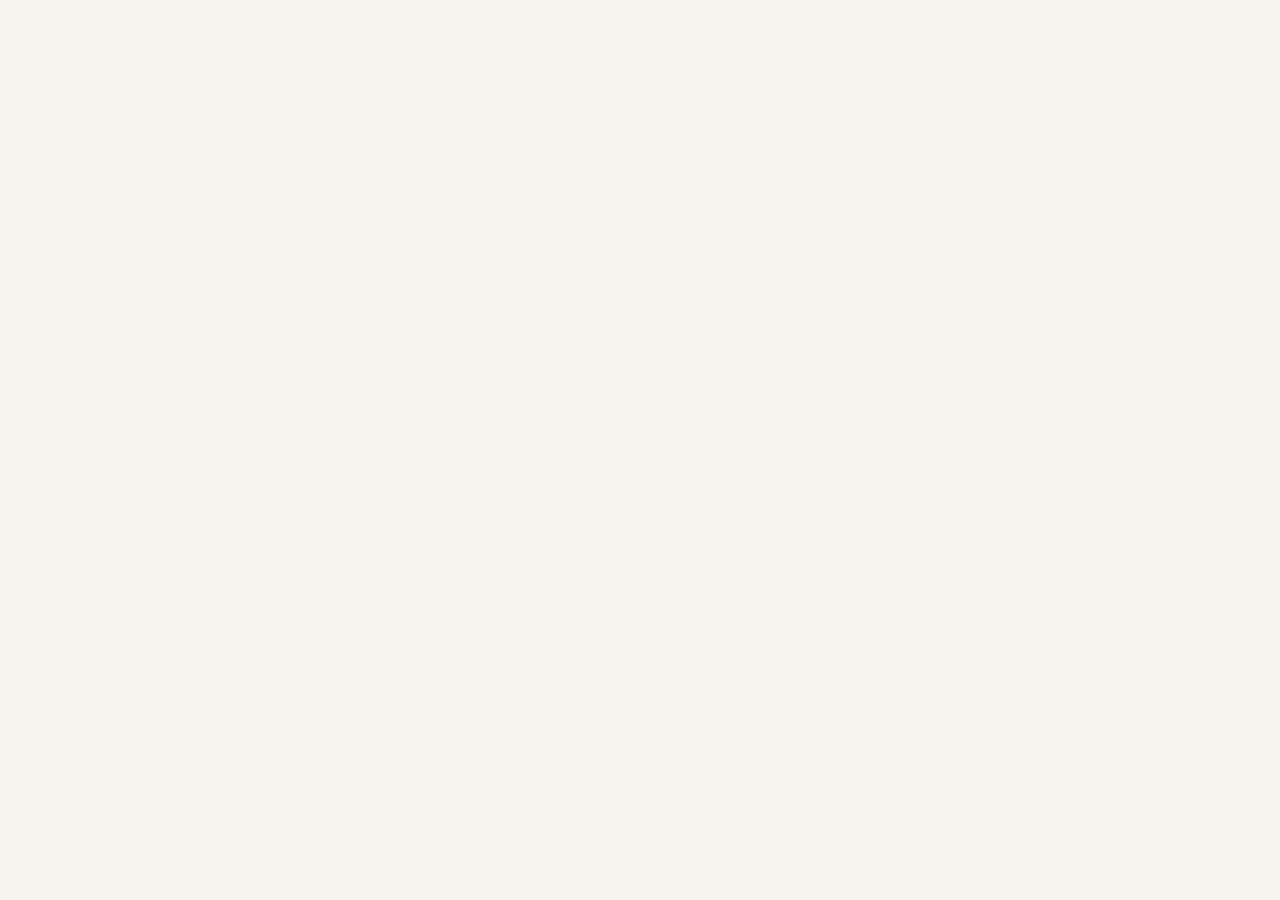
==== index.html @ 13afc823 "pertama" ====
<!DOCTYPE html>
<html lang="id">

<head>
    <meta charset="UTF-8" />
    <meta name="viewport" content="width=device-width, initial-scale=1.0" />
    <title>Cetak Baliho — Sistem Manajemen Percetakan</title>

    <!-- Tailwind CSS -->
    <script src="https://cdn.tailwindcss.com"></script>
    <script>
        tailwind.config = {
            theme: {
                extend: {
                    colors: {
                        navy: { DEFAULT: '#0F2038', 800: '#132A47', 700: '#1B3A5F', 600: '#234B78' },
                        amber: { DEFAULT: '#F2994A', 600: '#DB7F2E', 700: '#B8661F' },
                        paper: '#F6F4EE',
                        ink: '#1C1F26',
                    },
                    fontFamily: {
                        display: ['"Oswald"', 'sans-serif'],
                        body: ['"Plus Jakarta Sans"', 'sans-serif'],
                    }
                }
            }
        }
    </script>

    <!-- Fonts -->
    <link rel="preconnect" href="https://fonts.googleapis.com">
    <link
        href="https://fonts.googleapis.com/css2?family=Oswald:wght@500;600;700&family=Plus+Jakarta+Sans:wght@400;500;600;700;800&display=swap"
        rel="stylesheet">

    <!-- Bootstrap Icons -->
    <link rel="stylesheet" href="https://cdn.jsdelivr.net/npm/bootstrap-icons@1.11.3/font/bootstrap-icons.css">

    <!-- Bootstrap (components: buttons, badges, tables, cards, forms) -->
    <link rel="stylesheet" href="https://cdn.jsdelivr.net/npm/bootstrap@5.3.3/dist/css/bootstrap.min.css">

    <!-- Chart.js -->
    <script src="https://cdn.jsdelivr.net/npm/chart.js@4.4.4/dist/chart.umd.min.js"></script>

    <!-- Alpine.js -->
    <script defer src="https://cdn.jsdelivr.net/npm/alpinejs@3.14.1/dist/cdn.min.js"></script>

    <style>
        :root {
            --navy: #0F2038;
            --amber: #F2994A;
        }

        html,
        body {
            font-family: 'Plus Jakarta Sans', sans-serif;
            background: #F6F4EE;
        }

        .font-display {
            font-family: 'Oswald', sans-serif;
            letter-spacing: .02em;
        }

        ::-webkit-scrollbar {
            width: 8px;
            height: 8px;
        }

        ::-webkit-scrollbar-thumb {
            background: #c9c2b2;
            border-radius: 8px;
        }

        ::-webkit-scrollbar-track {
            background: transparent;
        }

        /* Override bootstrap primary tones to match ink-shop palette while keeping bootstrap components */
        .btn-primary {
            --bs-btn-bg: #0F2038;
            --bs-btn-border-color: #0F2038;
            --bs-btn-hover-bg: #1B3A5F;
            --bs-btn-hover-border-color: #1B3A5F;
            --bs-btn-active-bg: #1B3A5F;
        }

        .btn-amber {
            --bs-btn-color: #fff;
            --bs-btn-bg: #F2994A;
            --bs-btn-border-color: #F2994A;
            --bs-btn-hover-color: #fff;
            --bs-btn-hover-bg: #DB7F2E;
            --bs-btn-hover-border-color: #DB7F2E;
            background: #F2994A;
            border-color: #F2994A;
            color: #fff;
        }

        .btn-amber:hover {
            background: #DB7F2E;
            border-color: #DB7F2E;
            color: #fff;
        }

        .badge-status {
            font-weight: 600;
            letter-spacing: .02em;
        }

        .table> :not(caption)>*>* {
            padding: .65rem .75rem;
        }

        .form-control:focus,
        .form-select:focus {
            border-color: #F2994A;
            box-shadow: 0 0 0 .2rem rgba(242, 153, 74, .25);
        }

        .nav-link-app {
            display: flex;
            align-items: center;
            gap: .65rem;
            padding: .6rem .9rem;
            border-radius: .6rem;
            color: #C9D2E0;
            font-weight: 500;
            font-size: .925rem;
            transition: .15s;
        }

        .nav-link-app:hover {
            background: rgba(255, 255, 255, .06);
            color: #fff;
        }

        .nav-link-app.active {
            background: var(--amber);
            color: #1C1F26;
            font-weight: 700;
        }

        .nav-link-app.active i {
            color: #1C1F26;
        }

        .kanban-col {
            background: #fff;
            border-radius: .85rem;
            min-height: 200px;
        }

        .kanban-card {
            background: #fff;
            border: 1px solid #E7E2D6;
            border-left: 4px solid var(--amber);
            border-radius: .6rem;
        }

        .stat-card {
            border-radius: 1rem;
        }

        .modal-backdrop-custom {
            background: rgba(15, 32, 56, .55);
        }

        @media print {
            .no-print {
                display: none !important;
            }

            .print-area {
                display: block !important;
                position: absolute;
                inset: 0;
                padding: 0;
                margin: 0;
            }

            body {
                background: #fff;
            }
        }

        .print-area {
            display: none;
        }

        [x-cloak] {
            display: none !important;
        }
    </style>
</head>

<body class="text-ink" x-data="printShopApp()" x-init="init()" x-cloak>

    <div class="flex h-screen overflow-hidden">

        <!-- ===================== SIDEBAR ===================== -->
        <aside class="w-72 bg-navy text-white flex flex-col shrink-0 no-print">
            <div class="px-5 py-6 border-b border-white/10">
                <div class="flex items-center gap-3">
                    <div class="w-10 h-10 rounded-lg bg-amber flex items-center justify-center text-navy text-xl">
                        <i class="bi bi-printer-fill"></i>
                    </div>
                    <div>
                        <p class="font-display text-lg leading-none tracking-wide">CETAK BALIHO</p>
                        <p class="text-[11px] text-white/50 mt-1">Sistem Manajemen Percetakan</p>
                    </div>
                </div>
            </div>

            <!-- Role switcher (demo hak akses) -->
            <div class="px-5 py-4 border-b border-white/10">
                <label class="text-[11px] uppercase tracking-wider text-white/40 font-semibold">Masuk sebagai</label>
                <select x-model="currentRole"
                    class="form-select form-select-sm mt-1.5 bg-white/10 border-white/20 text-white">
                    <template x-for="r in roles" :key="r">
                        <option :value="r" class="text-ink" x-text="r"></option>
                    </template>
                </select>

                <!-- Saat login sebagai Pelanggan, pilih akun pelanggan mana yang sedang "login" (demo) -->
                <div x-show="currentRole==='Pelanggan'" x-cloak class="mt-2">
                    <label class="text-[11px] uppercase tracking-wider text-white/40 font-semibold">Login
                        sebagai</label>
                    <select x-model.number="pelangganLoginId"
                        class="form-select form-select-sm mt-1.5 bg-white/10 border-white/20 text-white">
                        <template x-for="p in pelanggan" :key="'login'+p.id">
                            <option :value="p.id" class="text-ink" x-text="p.nama"></option>
                        </template>
                    </select>
                </div>
            </div>

            <nav class="flex-1 overflow-y-auto px-3 py-4 space-y-1">
                <template x-for="item in menuItems.filter(m => permissions[currentRole].includes(m.key))"
                    :key="item.key">
                    <a href="#" @click.prevent="activeTab = item.key" class="nav-link-app"
                        :class="activeTab === item.key ? 'active' : ''">
                        <i :class="item.icon"></i>
                        <span x-text="item.label"></span>
                    </a>
                </template>
            </nav>

            <div class="px-5 py-4 border-t border-white/10">
                <div class="flex items-center gap-3">
                    <div class="w-9 h-9 rounded-full bg-white/10 flex items-center justify-center">
                        <i class="bi bi-person-fill"></i>
                    </div>
                    <div class="text-sm">
                        <p class="font-semibold leading-none" x-text="currentRole"></p>
                        <p class="text-[11px] text-white/50 mt-1">Sesi demo</p>
                    </div>
                </div>
            </div>
        </aside>

        <!-- ===================== MAIN ===================== -->
        <div class="flex-1 flex flex-col overflow-hidden">

            <!-- Top bar -->
            <header class="no-print bg-white border-b border-black/5 px-6 py-4 flex items-center justify-between">
                <div>
                    <h1 class="font-display text-2xl text-navy tracking-wide" x-text="pageTitles[activeTab]"></h1>
                    <p class="text-xs text-slate-500 mt-0.5" x-text="todayLabel"></p>
                </div>
                <div class="flex items-center gap-3">
                    <template x-if="currentRole!=='Pelanggan'">
                        <div class="hidden md:flex items-center gap-2 bg-paper px-3 py-2 rounded-lg text-sm">
                            <i class="bi bi-cash-coin text-amber-700"></i>
                            <span class="text-slate-500">Piutang:</span>
                            <span class="font-semibold text-navy" x-text="formatRupiah(totalPiutang)"></span>
                        </div>
                    </template>
                    <template x-if="currentRole==='Pelanggan'">
                        <div class="hidden md:flex items-center gap-2 bg-paper px-3 py-2 rounded-lg text-sm">
                            <i class="bi bi-wallet2 text-amber-700"></i>
                            <span class="text-slate-500">Tagihan Anda:</span>
                            <span class="font-semibold text-navy" x-text="formatRupiah(tagihanSaya)"></span>
                        </div>
                    </template>

                    <button x-show="currentRole!=='Pelanggan'" class="btn btn-amber btn-sm"
                        @click="activeTab='pemesanan'; openOrderForm()">
                        <i class="bi bi-plus-lg"></i> Order Baru
                    </button>
                    <button x-show="currentRole==='Pelanggan'" class="btn btn-amber btn-sm"
                        @click="activeTab='portal-order'; resetPortalOrderForm()">
                        <i class="bi bi-plus-lg"></i> Pesan Sekarang
                    </button>
                </div>
            </header>

            <main class="flex-1 overflow-y-auto p-6">

                <!-- ============ 1. DASHBOARD ============ -->
                <template x-if="activeTab==='dashboard'">
                    <div class="space-y-6">
                        <div class="grid grid-cols-2 md:grid-cols-4 gap-4">
                            <div class="stat-card bg-navy text-white p-5">
                                <p class="text-xs text-white/60 uppercase tracking-wider">Total Pesanan</p>
                                <p class="font-display text-3xl mt-1" x-text="orders.length"></p>
                            </div>
                            <div class="stat-card bg-white border border-black/5 p-5">
                                <p class="text-xs text-slate-500 uppercase tracking-wider">Pesanan Masuk</p>
                                <p class="font-display text-3xl mt-1 text-navy" x-text="countStatus('Pesanan Baru')">
                                </p>
                            </div>
                            <div class="stat-card bg-white border border-black/5 p-5">
                                <p class="text-xs text-slate-500 uppercase tracking-wider">Sedang Desain</p>
                                <p class="font-display text-3xl mt-1 text-navy"
                                    x-text="countStatus(['Menunggu Desain','Menunggu Persetujuan'])"></p>
                            </div>
                            <div class="stat-card bg-white border border-black/5 p-5">
                                <p class="text-xs text-slate-500 uppercase tracking-wider">Sedang Dicetak</p>
                                <p class="font-display text-3xl mt-1 text-navy"
                                    x-text="countStatus(['Siap Cetak','Sedang Dicetak','Finishing'])"></p>
                            </div>
                        </div>

                        <div class="grid grid-cols-1 md:grid-cols-3 gap-4">
                            <div class="stat-card bg-white border border-black/5 p-5">
                                <p class="text-xs text-slate-500 uppercase tracking-wider">Selesai</p>
                                <p class="font-display text-3xl mt-1 text-navy" x-text="countStatus('Selesai')"></p>
                            </div>
                            <div class="stat-card bg-amber text-white p-5">
                                <p class="text-xs text-white/80 uppercase tracking-wider">Pendapatan (Terbayar)</p>
                                <p class="font-display text-2xl mt-1" x-text="formatRupiah(totalPendapatan)"></p>
                            </div>
                            <div class="stat-card bg-white border border-black/5 p-5">
                                <p class="text-xs text-slate-500 uppercase tracking-wider">Piutang Pelanggan</p>
                                <p class="font-display text-2xl mt-1 text-navy" x-text="formatRupiah(totalPiutang)"></p>
                            </div>
                        </div>

                        <div class="grid grid-cols-1 lg:grid-cols-3 gap-4">
                            <div class="lg:col-span-2 bg-white border border-black/5 rounded-xl p-5">
                                <p class="font-display text-lg text-navy mb-3">Pendapatan 7 Hari Terakhir</p>
                                <canvas id="chartDashRevenue" height="110"></canvas>
                            </div>
                            <div class="bg-white border border-black/5 rounded-xl p-5">
                                <p class="font-display text-lg text-navy mb-3">Status Produksi</p>
                                <canvas id="chartDashStatus" height="180"></canvas>
                            </div>
                        </div>

                        <div class="bg-white border border-black/5 rounded-xl p-5">
                            <p class="font-display text-lg text-navy mb-3">Pesanan Terbaru</p>
                            <div class="table-responsive">
                                <table class="table table-hover align-middle mb-0">
                                    <thead>
                                        <tr class="text-xs uppercase text-slate-500">
                                            <th>No. Order</th>
                                            <th>Pelanggan</th>
                                            <th>Jenis</th>
                                            <th>Status</th>
                                            <th>Deadline</th>
                                            <th>Total</th>
                                        </tr>
                                    </thead>
                                    <tbody>
                                        <template x-for="o in [...orders].slice(-5).reverse()" :key="o.id">
                                            <tr>
                                                <td class="font-semibold" x-text="o.nomor"></td>
                                                <td x-text="customerName(o.pelangganId)"></td>
                                                <td x-text="o.jenis"></td>
                                                <td><span class="badge badge-status" :class="statusBadge(o.status)"
                                                        x-text="o.status"></span></td>
                                                <td x-text="o.deadline"></td>
                                                <td x-text="formatRupiah(o.total)"></td>
                                            </tr>
                                        </template>
                                    </tbody>
                                </table>
                            </div>
                        </div>
                    </div>
                </template>

                <!-- ============ 2. DATA PELANGGAN ============ -->
                <template x-if="activeTab==='pelanggan'">
                    <div class="space-y-4">
                        <div class="flex justify-between items-center">
                            <div class="relative">
                                <i class="bi bi-search absolute left-3 top-1/2 -translate-y-1/2 text-slate-400"></i>
                                <input type="text" x-model="searchPelanggan" placeholder="Cari nama / HP / instansi..."
                                    class="form-control ps-5" style="padding-left:2.2rem; min-width:280px;">
                            </div>
                            <button class="btn btn-primary btn-sm" @click="openPelangganForm()"><i
                                    class="bi bi-plus-lg"></i> Tambah Pelanggan</button>
                        </div>

                        <div class="bg-white border border-black/5 rounded-xl overflow-hidden">
                            <table class="table table-hover mb-0 align-middle">
                                <thead class="table-light">
                                    <tr class="text-xs uppercase text-slate-500">
                                        <th>Nama</th>
                                        <th>No. HP</th>
                                        <th>Instansi</th>
                                        <th>Alamat</th>
                                        <th>Total Order</th>
                                        <th class="text-end">Aksi</th>
                                    </tr>
                                </thead>
                                <tbody>
                                    <template x-for="p in filteredPelanggan" :key="p.id">
                                        <tr>
                                            <td class="fw-semibold" x-text="p.nama"></td>
                                            <td x-text="p.hp"></td>
                                            <td x-text="p.instansi || '-'"></td>
                                            <td class="text-slate-500 small" x-text="p.alamat"></td>
                                            <td>
                                                <span class="badge bg-navy"
                                                    x-text="orders.filter(o=>o.pelangganId===p.id).length + ' order'"></span>
                                            </td>
                                            <td class="text-end">
                                                <button class="btn btn-sm btn-outline-secondary me-1"
                                                    @click="viewRiwayat(p)"><i class="bi bi-clock-history"></i></button>
                                                <button class="btn btn-sm btn-outline-primary me-1"
                                                    @click="openPelangganForm(p)"><i class="bi bi-pencil"></i></button>
                                                <button class="btn btn-sm btn-outline-danger"
                                                    @click="deletePelanggan(p.id)"><i class="bi bi-trash"></i></button>
                                            </td>
                                        </tr>
                                    </template>
                                    <tr x-show="filteredPelanggan.length===0">
                                        <td colspan="6" class="text-center text-slate-400 py-4">Belum ada data
                                            pelanggan.</td>
                                    </tr>
                                </tbody>
                            </table>
                        </div>
                    </div>
                </template>

                <!-- ============ 3. PEMESANAN / ORDER ============ -->
                <template x-if="activeTab==='pemesanan'">
                    <div class="space-y-4">
                        <div class="flex justify-between items-center">
                            <div class="flex items-center gap-2">
                                <select class="form-select form-select-sm" x-model="filterOrderStatus">
                                    <option value="">Semua Status</option>
                                    <template x-for="s in statusList" :key="s">
                                        <option :value="s" x-text="s"></option>
                                    </template>
                                </select>
                            </div>
                            <button class="btn btn-primary btn-sm" @click="openOrderForm()"><i
                                    class="bi bi-plus-lg"></i> Buat Order</button>
                        </div>

                        <div class="bg-white border border-black/5 rounded-xl overflow-hidden">
                            <table class="table table-hover mb-0 align-middle">
                                <thead class="table-light">
                                    <tr class="text-xs uppercase text-slate-500">
                                        <th>No. Order</th>
                                        <th>Pelanggan</th>
                                        <th>Jenis / Ukuran</th>
                                        <th>Total</th>
                                        <th>DP</th>
                                        <th>Sisa</th>
                                        <th>Deadline</th>
                                        <th>Status</th>
                                        <th class="text-end">Aksi</th>
                                    </tr>
                                </thead>
                                <tbody>
                                    <template
                                        x-for="o in orders.filter(o => !filterOrderStatus || o.status===filterOrderStatus)"
                                        :key="o.id">
                                        <tr>
                                            <td class="fw-semibold" x-text="o.nomor"></td>
                                            <td x-text="customerName(o.pelangganId)"></td>
                                            <td>
                                                <div x-text="o.jenis"></div>
                                                <div class="small text-slate-500"
                                                    x-text="o.panjang+' x '+o.lebar+' m · qty '+o.jumlah"></div>
                                            </td>
                                            <td x-text="formatRupiah(o.total)"></td>
                                            <td x-text="formatRupiah(o.dp)"></td>
                                            <td :class="o.total-o.dp>0 ? 'text-danger fw-semibold' : 'text-success'"
                                                x-text="formatRupiah(o.total-o.dp)"></td>
                                            <td x-text="o.deadline"></td>
                                            <td><span class="badge badge-status" :class="statusBadge(o.status)"
                                                    x-text="o.status"></span></td>
                                            <td class="text-end">
                                                <button class="btn btn-sm btn-outline-secondary me-1"
                                                    @click="openOrderDetail(o)"><i class="bi bi-eye"></i></button>
                                                <button class="btn btn-sm btn-outline-primary me-1"
                                                    @click="openOrderForm(o)"><i class="bi bi-pencil"></i></button>
                                                <button class="btn btn-sm btn-outline-danger"
                                                    @click="deleteOrder(o.id)"><i class="bi bi-trash"></i></button>
                                            </td>
                                        </tr>
                                    </template>
                                </tbody>
                            </table>
                        </div>
                    </div>
                </template>

                <!-- ============ 4. MANAJEMEN DESAIN ============ -->
                <template x-if="activeTab==='desain'">
                    <div class="grid grid-cols-1 md:grid-cols-2 xl:grid-cols-3 gap-4">
                        <template x-for="o in orders" :key="'d'+o.id">
                            <div class="bg-white border border-black/5 rounded-xl p-4 flex flex-col gap-3">
                                <div class="flex justify-between items-start">
                                    <div>
                                        <p class="fw-semibold text-navy" x-text="o.nomor"></p>
                                        <p class="small text-slate-500"
                                            x-text="customerName(o.pelangganId)+' · '+o.jenis"></p>
                                    </div>
                                    <span class="badge"
                                        :class="o.desain.disetujui ? 'bg-success' : 'bg-warning text-dark'"
                                        x-text="o.desain.disetujui ? 'Disetujui' : 'Revisi v'+o.desain.versi"></span>
                                </div>

                                <!-- Referensi foto dari pelanggan (jika ada, saat order dibuat lewat portal) -->
                                <template x-if="o.desain.referensiPelanggan">
                                    <div class="bg-paper rounded-lg p-2 flex items-center gap-2">
                                        <img :src="o.desain.referensiPelanggan" class="rounded"
                                            style="width:48px;height:48px;object-fit:cover;">
                                        <div class="flex-1 min-w-0">
                                            <p class="small fw-semibold mb-0 text-navy"><i class="bi bi-paperclip"></i>
                                                Referensi dari pelanggan</p>
                                            <p class="small text-slate-500 mb-0 text-truncate"
                                                x-text="o.desain.referensiNama"></p>
                                        </div>
                                        <button type="button" class="btn btn-sm btn-outline-secondary"
                                            @click="lihatReferensi(o)"><i class="bi bi-zoom-in"></i></button>
                                    </div>
                                </template>

                                <div
                                    class="aspect-video bg-paper border border-dashed border-black/10 rounded-lg flex items-center justify-center overflow-hidden">
                                    <template x-if="o.desain.preview">
                                        <img :src="o.desain.preview" class="w-full h-full object-cover">
                                    </template>
                                    <template x-if="!o.desain.preview">
                                        <div class="text-center text-slate-400 text-sm"><i
                                                class="bi bi-image text-2xl block mb-1"></i>Belum ada file desain</div>
                                    </template>
                                </div>

                                <div class="flex items-center gap-2">
                                    <input type="file" accept="image/*" class="form-control form-control-sm"
                                        @change="uploadDesain(o, $event)">
                                </div>

                                <div class="flex justify-between items-center text-sm">
                                    <span class="text-slate-500">Versi ke- <b x-text="o.desain.versi"></b></span>
                                    <div class="flex gap-2">
                                        <button class="btn btn-sm btn-outline-secondary" @click="requestRevisi(o)"><i
                                                class="bi bi-arrow-repeat"></i> Revisi</button>
                                        <button class="btn btn-sm btn-success" :disabled="!o.desain.preview"
                                            @click="approveDesain(o)"><i class="bi bi-check2-circle"></i>
                                            Setuju</button>
                                    </div>
                                </div>
                            </div>
                        </template>
                    </div>
                </template>

                <!-- ============ 5. PRODUKSI (Kanban) ============ -->
                <template x-if="activeTab==='produksi'">
                    <div class="flex gap-4 overflow-x-auto pb-2">
                        <template x-for="(stage, idx) in productionStages" :key="stage">
                            <div class="kanban-col p-3 shrink-0" style="width:260px;">
                                <p
                                    class="font-display text-sm text-navy uppercase tracking-wide mb-3 flex justify-between">
                                    <span x-text="stage"></span>
                                    <span class="badge bg-navy"
                                        x-text="orders.filter(o=>o.status===stage).length"></span>
                                </p>
                                <div class="space-y-2">
                                    <template x-for="o in orders.filter(o=>o.status===stage)" :key="o.id">
                                        <div class="kanban-card p-3">
                                            <p class="fw-semibold small mb-1" x-text="o.nomor"></p>
                                            <p class="small text-slate-500 mb-2" x-text="customerName(o.pelangganId)">
                                            </p>
                                            <p class="small text-slate-500 mb-2"><i class="bi bi-calendar-event"></i>
                                                <span x-text="o.deadline"></span></p>
                                            <div class="flex justify-between gap-1">
                                                <button class="btn btn-sm btn-outline-secondary flex-1"
                                                    :disabled="idx===0" @click="moveStage(o,-1)"><i
                                                        class="bi bi-chevron-left"></i></button>
                                                <button class="btn btn-sm btn-amber flex-1"
                                                    :disabled="idx===productionStages.length-1"
                                                    @click="moveStage(o,1)"><i class="bi bi-chevron-right"></i></button>
                                            </div>
                                        </div>
                                    </template>
                                </div>
                            </div>
                        </template>
                    </div>
                </template>

                <!-- ============ 6. PEMBAYARAN ============ -->
                <template x-if="activeTab==='pembayaran'">
                    <div class="space-y-4">
                        <div class="bg-white border border-black/5 rounded-xl overflow-hidden">
                            <table class="table table-hover mb-0 align-middle">
                                <thead class="table-light">
                                    <tr class="text-xs uppercase text-slate-500">
                                        <th>No. Order</th>
                                        <th>Pelanggan</th>
                                        <th>Total</th>
                                        <th>Terbayar</th>
                                        <th>Sisa</th>
                                        <th>Status</th>
                                        <th class="text-end">Aksi</th>
                                    </tr>
                                </thead>
                                <tbody>
                                    <template x-for="o in orders" :key="'pay'+o.id">
                                        <tr>
                                            <td class="fw-semibold" x-text="o.nomor"></td>
                                            <td x-text="customerName(o.pelangganId)"></td>
                                            <td x-text="formatRupiah(o.total)"></td>
                                            <td x-text="formatRupiah(o.dp)"></td>
                                            <td :class="o.total-o.dp>0 ? 'text-danger fw-semibold' : 'text-success'"
                                                x-text="formatRupiah(o.total-o.dp)"></td>
                                            <td><span class="badge"
                                                    :class="o.total-o.dp<=0 ? 'bg-success' : 'bg-warning text-dark'"
                                                    x-text="o.total-o.dp<=0 ? 'Lunas' : 'Belum Lunas'"></span></td>
                                            <td class="text-end">
                                                <button class="btn btn-sm btn-outline-primary me-1"
                                                    :disabled="o.total-o.dp<=0" @click="openPaymentForm(o)"><i
                                                        class="bi bi-cash"></i> Bayar</button>
                                                <button class="btn btn-sm btn-outline-secondary"
                                                    @click="printNota(o)"><i class="bi bi-printer"></i> Nota</button>
                                            </td>
                                        </tr>
                                    </template>
                                </tbody>
                            </table>
                        </div>

                        <div class="bg-white border border-black/5 rounded-xl p-5">
                            <p class="font-display text-lg text-navy mb-3">Riwayat Transaksi</p>
                            <table class="table table-sm mb-0 align-middle">
                                <thead>
                                    <tr class="text-xs uppercase text-slate-500">
                                        <th>Tanggal</th>
                                        <th>No. Order</th>
                                        <th>Jumlah</th>
                                        <th>Metode</th>
                                    </tr>
                                </thead>
                                <tbody>
                                    <template x-for="t in [...riwayatTransaksi].reverse()" :key="t.id">
                                        <tr>
                                            <td x-text="t.tanggal"></td>
                                            <td x-text="t.nomorOrder"></td>
                                            <td x-text="formatRupiah(t.jumlah)"></td>
                                            <td><span class="badge bg-navy" x-text="t.metode"></span></td>
                                        </tr>
                                    </template>
                                    <tr x-show="riwayatTransaksi.length===0">
                                        <td colspan="4" class="text-center text-slate-400 py-3">Belum ada transaksi.
                                        </td>
                                    </tr>
                                </tbody>
                            </table>
                        </div>
                    </div>
                </template>

                <!-- ============ 7. STOK / BAHAN ============ -->
                <template x-if="activeTab==='stok'">
                    <div class="space-y-4">
                        <div class="flex justify-end">
                            <button class="btn btn-primary btn-sm" @click="openStokForm()"><i class="bi bi-plus-lg"></i>
                                Tambah Bahan</button>
                        </div>
                        <div class="grid grid-cols-1 md:grid-cols-2 xl:grid-cols-3 gap-4">
                            <template x-for="b in bahan" :key="b.id">
                                <div class="bg-white border border-black/5 rounded-xl p-4">
                                    <div class="flex justify-between items-start mb-2">
                                        <div>
                                            <p class="fw-semibold text-navy" x-text="b.nama"></p>
                                            <p class="small text-slate-500" x-text="b.satuan"></p>
                                        </div>
                                        <span class="badge" :class="b.stok <= b.minStok ? 'bg-danger' : 'bg-success'"
                                            x-text="b.stok <= b.minStok ? 'Stok Menipis' : 'Stok Aman'"></span>
                                    </div>
                                    <p class="font-display text-2xl text-navy" x-text="b.stok + ' ' + b.satuan"></p>
                                    <div class="flex gap-2 mt-3">
                                        <input type="number" min="0" x-model.number="b.jumlahInput"
                                            class="form-control form-control-sm" placeholder="Jumlah">
                                        <button class="btn btn-sm btn-outline-success" @click="stokMasuk(b)"><i
                                                class="bi bi-box-arrow-in-down"></i></button>
                                        <button class="btn btn-sm btn-outline-danger" @click="stokKeluar(b)"><i
                                                class="bi bi-box-arrow-up"></i></button>
                                    </div>
                                </div>
                            </template>
                        </div>
                    </div>
                </template>

                <!-- ============ 8. LAPORAN ============ -->
                <template x-if="activeTab==='laporan'">
                    <div class="space-y-4">
                        <div class="flex gap-2">
                            <template x-for="p in ['harian','mingguan','bulanan','tahunan']" :key="p">
                                <button class="btn btn-sm"
                                    :class="periodeLaporan===p ? 'btn-amber' : 'btn-outline-secondary'"
                                    @click="periodeLaporan=p; $nextTick(()=>renderReportCharts())"
                                    x-text="p.charAt(0).toUpperCase()+p.slice(1)"></button>
                            </template>
                        </div>

                        <div class="grid grid-cols-1 lg:grid-cols-2 gap-4">
                            <div class="bg-white border border-black/5 rounded-xl p-5">
                                <p class="font-display text-lg text-navy mb-3">Pendapatan (<span
                                        x-text="periodeLaporan"></span>)</p>
                                <canvas id="chartLaporanRevenue" height="150"></canvas>
                            </div>
                            <div class="bg-white border border-black/5 rounded-xl p-5">
                                <p class="font-display text-lg text-navy mb-3">Produk Paling Banyak Dipesan</p>
                                <canvas id="chartLaporanProduk" height="150"></canvas>
                            </div>
                            <div class="bg-white border border-black/5 rounded-xl p-5">
                                <p class="font-display text-lg text-navy mb-3">Piutang per Pelanggan</p>
                                <canvas id="chartLaporanPiutang" height="150"></canvas>
                            </div>
                            <div class="bg-white border border-black/5 rounded-xl p-5">
                                <p class="font-display text-lg text-navy mb-3">Penggunaan Bahan</p>
                                <canvas id="chartLaporanBahan" height="150"></canvas>
                            </div>
                        </div>
                    </div>
                </template>

                <!-- ============ 9. USER & HAK AKSES ============ -->
                <template x-if="activeTab==='user'">
                    <div class="space-y-4">
                        <div class="flex justify-between items-center">
                            <p class="text-slate-500 text-sm">Kelola akun pengguna sistem dan hak akses per peran.</p>
                            <button class="btn btn-primary btn-sm" @click="openUserForm()"><i class="bi bi-plus-lg"></i>
                                Tambah User</button>
                        </div>

                        <div class="bg-white border border-black/5 rounded-xl overflow-hidden">
                            <table class="table table-hover mb-0 align-middle">
                                <thead class="table-light">
                                    <tr class="text-xs uppercase text-slate-500">
                                        <th>Nama</th>
                                        <th>Username</th>
                                        <th>Peran</th>
                                        <th class="text-end">Aksi</th>
                                    </tr>
                                </thead>
                                <tbody>
                                    <template x-for="u in users" :key="u.id">
                                        <tr>
                                            <td class="fw-semibold" x-text="u.nama"></td>
                                            <td x-text="u.username"></td>
                                            <td><span class="badge bg-navy" x-text="u.role"></span></td>
                                            <td class="text-end">
                                                <button class="btn btn-sm btn-outline-primary me-1"
                                                    @click="openUserForm(u)"><i class="bi bi-pencil"></i></button>
                                                <button class="btn btn-sm btn-outline-danger"
                                                    @click="deleteUser(u.id)"><i class="bi bi-trash"></i></button>
                                            </td>
                                        </tr>
                                    </template>
                                </tbody>
                            </table>
                        </div>

                        <div class="bg-white border border-black/5 rounded-xl p-5">
                            <p class="font-display text-lg text-navy mb-3">Matriks Hak Akses</p>
                            <div class="table-responsive">
                                <table class="table table-bordered table-sm text-center align-middle mb-0">
                                    <thead class="table-light">
                                        <tr>
                                            <th class="text-start">Modul</th>
                                            <template x-for="r in roles" :key="'h'+r">
                                                <th x-text="r"></th>
                                            </template>
                                        </tr>
                                    </thead>
                                    <tbody>
                                        <template x-for="item in menuItems" :key="'perm'+item.key">
                                            <tr>
                                                <td class="text-start" x-text="item.label"></td>
                                                <template x-for="r in roles" :key="r+item.key">
                                                    <td>
                                                        <i class="bi"
                                                            :class="permissions[r].includes(item.key) ? 'bi-check-circle-fill text-success' : 'bi-dash-circle text-slate-300'"></i>
                                                    </td>
                                                </template>
                                            </tr>
                                        </template>
                                    </tbody>
                                </table>
                            </div>
                        </div>
                    </div>
                </template>

                <!-- ============ 10a. PORTAL: BUAT PESANAN (Pelanggan) ============ -->
                <template x-if="activeTab==='portal-order'">
                    <div class="max-w-2xl mx-auto space-y-4">
                        <div class="bg-white border border-black/5 rounded-xl p-6">
                            <p class="font-display text-xl text-navy mb-1">Buat Pesanan Baru</p>
                            <p class="text-slate-500 text-sm mb-5">Login sebagai <b x-text="pelangganAktif?.nama"></b>.
                                Harga mengikuti daftar harga resmi percetakan.</p>

                            <form @submit.prevent="submitPortalOrder()" class="grid grid-cols-2 gap-3">
                                <div class="col-span-2">
                                    <label class="form-label small">Jenis Cetakan</label>
                                    <select class="form-select" x-model="portalOrder.jenis"
                                        @change="portalOrder.hargaM2 = priceList[portalOrder.jenis]">
                                        <template x-for="j in Object.keys(priceList)" :key="j">
                                            <option :value="j" x-text="j+' — '+formatRupiah(priceList[j])+'/m²'">
                                            </option>
                                        </template>
                                    </select>
                                </div>
                                <div><label class="form-label small">Panjang (m)</label><input type="number" step="0.1"
                                        min="0.1" required class="form-control" x-model.number="portalOrder.panjang">
                                </div>
                                <div><label class="form-label small">Lebar (m)</label><input type="number" step="0.1"
                                        min="0.1" required class="form-control" x-model.number="portalOrder.lebar">
                                </div>
                                <div><label class="form-label small">Jumlah (pcs)</label><input type="number" min="1"
                                        required class="form-control" x-model.number="portalOrder.jumlah"></div>
                                <div><label class="form-label small">Kebutuhan</label><input type="date" required
                                        class="form-control" x-model="portalOrder.deadline"></div>

                                <div class="col-span-2 flex items-center gap-2 bg-paper rounded-lg p-3">
                                    <input type="checkbox" id="butuhDesain" class="form-check-input"
                                        x-model="portalOrder.butuhDesain">
                                    <label for="butuhDesain" class="form-check-label small mb-0">Saya butuh jasa desain
                                        dari percetakan (+<span x-text="formatRupiah(designFeeDefault)"></span>)</label>
                                </div>

                                <div class="col-span-2"><label class="form-label small">Catatan Pesanan</label><textarea
                                        class="form-control" rows="2"
                                        placeholder="Contoh: warna dominan merah, logo di kiri atas..."
                                        x-model="portalOrder.catatan"></textarea></div>

                                <div class="col-span-2">
                                    <label class="form-label small">Lampirkan Foto Contoh / Referensi Desain <span
                                            class="text-slate-400 fw-normal">(opsional)</span></label>
                                    <div class="border border-dashed border-black/15 rounded-lg p-4"
                                        :class="portalOrder.referensiPreview ? '' : 'text-center'">
                                        <template x-if="!portalOrder.referensiPreview">
                                            <label for="referensiUpload"
                                                class="d-block cursor-pointer text-slate-400 py-2"
                                                style="cursor:pointer;">
                                                <i class="bi bi-image text-3xl block mb-1"></i>
                                                <span class="small">Klik untuk unggah foto/gambar contoh desain (JPG,
                                                    PNG)</span>
                                            </label>
                                        </template>
                                        <template x-if="portalOrder.referensiPreview">
                                            <div class="flex items-center gap-3">
                                                <img :src="portalOrder.referensiPreview" class="rounded-lg object-cover"
                                                    style="width:96px;height:96px;">
                                                <div class="flex-1">
                                                    <p class="small fw-semibold mb-1"
                                                        x-text="portalOrder.referensiNama"></p>
                                                    <p class="small text-slate-400 mb-2">Referensi ini akan dilihat oleh
                                                        desainer kami.</p>
                                                    <button type="button" class="btn btn-sm btn-outline-danger"
                                                        @click="removePortalReferensi()"><i class="bi bi-trash"></i>
                                                        Hapus</button>
                                                </div>
                                            </div>
                                        </template>
                                        <input id="referensiUpload" type="file" accept="image/*" class="d-none"
                                            @change="uploadPortalReferensi($event)">
                                    </div>
                                </div>

                                <div class="col-span-2 bg-navy text-white rounded-lg p-4 space-y-1">
                                    <div class="flex justify-between text-sm text-white/70"><span>Luas total</span><span
                                            x-text="(portalOrder.panjang*portalOrder.lebar*portalOrder.jumlah).toFixed(2)+' m²'"></span>
                                    </div>
                                    <div class="flex justify-between text-sm text-white/70"><span>Biaya
                                            cetak</span><span
                                            x-text="formatRupiah(portalOrder.panjang*portalOrder.lebar*portalOrder.jumlah*portalOrder.hargaM2)"></span>
                                    </div>
                                    <div class="flex justify-between text-sm text-white/70"><span>Jasa
                                            desain</span><span
                                            x-text="portalOrder.butuhDesain ? formatRupiah(designFeeDefault) : 'Rp 0'"></span>
                                    </div>
                                    <div class="flex justify-between text-sm text-white/70"><span>Finishing</span><span
                                            x-text="formatRupiah(finishingDefault)"></span></div>
                                    <hr class="border-white/20 my-2">
                                    <div class="flex justify-between font-display text-xl"><span>Total
                                            Estimasi</span><span x-text="formatRupiah(computePortalTotal())"></span>
                                    </div>
                                </div>

                                <div class="col-span-2 flex justify-end pt-2">
                                    <button type="submit" class="btn btn-amber"><i class="bi bi-send-check"></i> Kirim
                                        Pesanan</button>
                                </div>
                            </form>
                        </div>
                    </div>
                </template>

                <!-- ============ 10b. PORTAL: PESANAN SAYA (Pelanggan) ============ -->
                <template x-if="activeTab==='portal-pesanan'">
                    <div class="max-w-3xl mx-auto space-y-4">
                        <template x-if="pesananSaya.length===0">
                            <div class="bg-white border border-black/5 rounded-xl p-10 text-center text-slate-400">
                                <i class="bi bi-inbox text-4xl block mb-2"></i>
                                Anda belum punya pesanan. Klik "Pesan Sekarang" untuk membuat pesanan pertama.
                            </div>
                        </template>
                        <template x-for="o in [...pesananSaya].reverse()" :key="'my'+o.id">
                            <div class="bg-white border border-black/5 rounded-xl p-5">
                                <div class="flex justify-between items-start mb-3">
                                    <div>
                                        <p class="fw-semibold text-navy" x-text="o.nomor"></p>
                                        <p class="small text-slate-500"
                                            x-text="o.jenis+' · '+o.panjang+'x'+o.lebar+'m · qty '+o.jumlah"></p>
                                        <p class="small text-amber-700 mb-0" x-show="o.desain.referensiPelanggan"><i
                                                class="bi bi-paperclip"></i> Foto referensi terlampir</p>
                                    </div>
                                    <span class="badge badge-status" :class="statusBadge(o.status)"
                                        x-text="o.status"></span>
                                </div>

                                <!-- progress timeline -->
                                <div class="flex items-center gap-1 mb-3">
                                    <template x-for="(s, idx) in productionStages" :key="'prog'+o.id+s">
                                        <div class="flex-1 h-1.5 rounded-full"
                                            :class="productionStages.indexOf(o.status) >= idx ? 'bg-amber' : 'bg-black/10'">
                                        </div>
                                    </template>
                                </div>

                                <div class="flex justify-between text-sm items-center">
                                    <div class="text-slate-500">Total <b class="text-navy"
                                            x-text="formatRupiah(o.total)"></b> · Sisa <b
                                            :class="o.total-o.dp>0?'text-danger':'text-success'"
                                            x-text="formatRupiah(o.total-o.dp)"></b></div>
                                    <div class="flex gap-2">
                                        <button class="btn btn-sm btn-outline-secondary" @click="printNota(o)"><i
                                                class="bi bi-receipt"></i> Nota</button>
                                        <button class="btn btn-sm btn-amber" :disabled="o.total-o.dp<=0"
                                            @click="activeTab='portal-bayar'; openPortalPay(o)">
                                            <i class="bi bi-wallet2"></i> <span
                                                x-text="o.total-o.dp<=0 ? 'Lunas' : 'Bayar'"></span>
                                        </button>
                                    </div>
                                </div>
                            </div>
                        </template>
                    </div>
                </template>

                <!-- ============ 10c. PORTAL: BAYAR TAGIHAN (Pelanggan) ============ -->
                <template x-if="activeTab==='portal-bayar'">
                    <div class="max-w-xl mx-auto space-y-4">
                        <div class="bg-white border border-black/5 rounded-xl p-6">
                            <p class="font-display text-xl text-navy mb-1">Bayar Tagihan</p>
                            <p class="text-slate-500 text-sm mb-5">Pilih pesanan yang ingin dibayar, lalu pilih metode
                                pembayaran.</p>

                            <label class="form-label small">Pesanan</label>
                            <select class="form-select mb-3" x-model.number="portalPay.orderId"
                                @change="setPortalPayDefault()">
                                <option value="" disabled>Pilih pesanan yang belum lunas</option>
                                <template x-for="o in pesananSaya.filter(o=>o.total-o.dp>0)" :key="'sel'+o.id">
                                    <option :value="o.id" x-text="o.nomor+' — Sisa '+formatRupiah(o.total-o.dp)">
                                    </option>
                                </template>
                            </select>

                            <template x-if="portalPay.orderId">
                                <div class="space-y-3">
                                    <div>
                                        <label class="form-label small">Jumlah Bayar (Rp)</label>
                                        <input type="number" min="1" class="form-control"
                                            x-model.number="portalPay.jumlah">
                                        <p class="small text-slate-400 mt-1">Boleh bayar sebagian (DP) atau lunas
                                            sekaligus.</p>
                                    </div>

                                    <div>
                                        <label class="form-label small">Metode Pembayaran</label>
                                        <div class="grid grid-cols-3 gap-2">
                                            <template x-for="m in ['QRIS','Transfer Bank','Kartu Debit/Kredit']"
                                                :key="m">
                                                <button type="button" class="btn btn-sm"
                                                    :class="portalPay.metode===m ? 'btn-amber' : 'btn-outline-secondary'"
                                                    @click="portalPay.metode=m" x-text="m"></button>
                                            </template>
                                        </div>
                                    </div>

                                    <div class="bg-paper rounded-lg p-4 text-center" x-show="portalPay.metode==='QRIS'">
                                        <i class="bi bi-qr-code text-5xl text-navy"></i>
                                        <p class="small text-slate-500 mt-2">Scan QRIS demo untuk membayar <b
                                                x-text="formatRupiah(portalPay.jumlah)"></b></p>
                                    </div>
                                    <div class="bg-paper rounded-lg p-4 text-sm"
                                        x-show="portalPay.metode==='Transfer Bank'">
                                        <p class="mb-1">Transfer ke:</p>
                                        <p class="fw-semibold">BCA 123-456-7890 a.n. Cetak Baliho Jaya</p>
                                    </div>
                                    <div class="bg-paper rounded-lg p-4 text-sm"
                                        x-show="portalPay.metode==='Kartu Debit/Kredit'">
                                        <p>Masukkan detail kartu pada halaman pembayaran (simulasi demo).</p>
                                    </div>

                                    <button class="btn btn-amber w-100" @click="confirmPortalPayment()"><i
                                            class="bi bi-check-circle"></i> Konfirmasi Pembayaran</button>
                                    <p class="text-center small text-slate-400">*Simulasi pembayaran untuk demo sistem.
                                    </p>
                                </div>
                            </template>
                        </div>
                    </div>
                </template>

            </main>
        </div>
    </div>

    <!-- Toast notifikasi -->
    <div x-show="notify.show" x-transition x-cloak class="fixed bottom-5 right-5 z-[9999] no-print">
        <div class="bg-navy text-white px-4 py-3 rounded-lg shadow-lg flex items-center gap-2 text-sm">
            <i class="bi"
                :class="notify.type==='success' ? 'bi-check-circle-fill text-amber' : 'bi-info-circle-fill'"></i>
            <span x-text="notify.message"></span>
        </div>
    </div>

    <!-- Lightbox: lihat referensi foto pelanggan ukuran penuh -->
    <div x-show="modal.referensi" x-cloak
        class="fixed inset-0 z-50 flex items-center justify-center modal-backdrop-custom no-print"
        @click.self="modal.referensi=false">
        <div class="bg-white rounded-xl p-3 max-w-2xl w-full mx-4" @click.stop>
            <div class="flex justify-between items-center mb-2 px-1">
                <p class="fw-semibold text-navy small mb-0"><i class="bi bi-paperclip"></i> Referensi Desain dari
                    Pelanggan</p>
                <button class="btn btn-sm btn-outline-secondary" @click="modal.referensi=false"><i
                        class="bi bi-x-lg"></i></button>
            </div>
            <img :src="referensiLihat" class="w-full rounded-lg" style="max-height:70vh;object-fit:contain;">
        </div>
    </div>

    <!-- ===================== MODAL: PELANGGAN ===================== -->
    <div x-show="modal.pelanggan" x-cloak
        class="fixed inset-0 z-50 flex items-center justify-center modal-backdrop-custom no-print"
        @click.self="modal.pelanggan=false">
        <div class="bg-white rounded-xl w-full max-w-lg p-6" @click.stop>
            <h3 class="font-display text-xl text-navy mb-4"
                x-text="form.pelanggan.id ? 'Edit Pelanggan' : 'Tambah Pelanggan'"></h3>
            <form @submit.prevent="savePelanggan()" class="space-y-3">
                <div><label class="form-label small">Nama</label><input required class="form-control"
                        x-model="form.pelanggan.nama"></div>
                <div><label class="form-label small">No. HP</label><input required class="form-control"
                        x-model="form.pelanggan.hp"></div>
                <div><label class="form-label small">Instansi / Organisasi</label><input class="form-control"
                        x-model="form.pelanggan.instansi"></div>
                <div><label class="form-label small">Alamat</label><textarea class="form-control"
                        x-model="form.pelanggan.alamat" rows="2"></textarea></div>
                <div class="flex justify-end gap-2 pt-2">
                    <button type="button" class="btn btn-outline-secondary"
                        @click="modal.pelanggan=false">Batal</button>
                    <button type="submit" class="btn btn-primary">Simpan</button>
                </div>
            </form>
        </div>
    </div>

    <!-- ===================== MODAL: RIWAYAT PELANGGAN ===================== -->
    <div x-show="modal.riwayat" x-cloak
        class="fixed inset-0 z-50 flex items-center justify-center modal-backdrop-custom no-print"
        @click.self="modal.riwayat=false">
        <div class="bg-white rounded-xl w-full max-w-2xl p-6" @click.stop>
            <h3 class="font-display text-xl text-navy mb-1">Riwayat Pesanan</h3>
            <p class="text-slate-500 text-sm mb-4" x-text="riwayatPelangganAktif?.nama"></p>
            <table class="table table-sm">
                <thead>
                    <tr class="text-xs uppercase text-slate-500">
                        <th>No. Order</th>
                        <th>Jenis</th>
                        <th>Total</th>
                        <th>Status</th>
                    </tr>
                </thead>
                <tbody>
                    <template x-for="o in orders.filter(o=>o.pelangganId===riwayatPelangganAktif?.id)" :key="o.id">
                        <tr>
                            <td x-text="o.nomor"></td>
                            <td x-text="o.jenis"></td>
                            <td x-text="formatRupiah(o.total)"></td>
                            <td><span class="badge badge-status" :class="statusBadge(o.status)"
                                    x-text="o.status"></span></td>
                        </tr>
                    </template>
                </tbody>
            </table>
            <div class="flex justify-end"><button class="btn btn-outline-secondary"
                    @click="modal.riwayat=false">Tutup</button></div>
        </div>
    </div>

    <!-- ===================== MODAL: ORDER FORM ===================== -->
    <div x-show="modal.order" x-cloak
        class="fixed inset-0 z-50 flex items-center justify-center modal-backdrop-custom no-print overflow-y-auto py-8"
        @click.self="modal.order=false">
        <div class="bg-white rounded-xl w-full max-w-2xl p-6" @click.stop>
            <h3 class="font-display text-xl text-navy mb-4" x-text="form.order.id ? 'Edit Order' : 'Buat Order Baru'">
            </h3>
            <form @submit.prevent="saveOrder()" class="grid grid-cols-2 gap-3">
                <div class="col-span-2">
                    <label class="form-label small">Pelanggan</label>
                    <select required class="form-select" x-model.number="form.order.pelangganId">
                        <option value="" disabled>Pilih pelanggan</option>
                        <template x-for="p in pelanggan" :key="p.id">
                            <option :value="p.id" x-text="p.nama"></option>
                        </template>
                    </select>
                </div>
                <div class="col-span-2">
                    <label class="form-label small">Jenis Cetakan</label>
                    <select class="form-select" x-model="form.order.jenis"
                        @change="form.order.hargaM2 = priceList[form.order.jenis] ?? form.order.hargaM2">
                        <template x-for="j in Object.keys(priceList)" :key="'staf-jenis'+j">
                            <option :value="j" x-text="j"></option>
                        </template>
                    </select>
                    <p class="small text-slate-400 mt-1">Harga otomatis mengikuti daftar harga resmi, bisa disesuaikan
                        manual di bawah bila perlu.</p>
                </div>
                <div><label class="form-label small">Panjang (m)</label><input type="number" step="0.1" min="0" required
                        class="form-control" x-model.number="form.order.panjang"></div>
                <div><label class="form-label small">Lebar (m)</label><input type="number" step="0.1" min="0" required
                        class="form-control" x-model.number="form.order.lebar"></div>
                <div><label class="form-label small">Jumlah (pcs)</label><input type="number" min="1" required
                        class="form-control" x-model.number="form.order.jumlah"></div>
                <div><label class="form-label small">Harga / m² (Rp)</label><input type="number" min="0" required
                        class="form-control" x-model.number="form.order.hargaM2"></div>
                <div><label class="form-label small">Biaya Desain (Rp)</label><input type="number" min="0"
                        class="form-control" x-model.number="form.order.biayaDesain"></div>
                <div><label class="form-label small">Biaya Finishing (Rp)</label><input type="number" min="0"
                        class="form-control" x-model.number="form.order.biayaFinishing"></div>
                <div><label class="form-label small">DP (Rp)</label><input type="number" min="0" class="form-control"
                        x-model.number="form.order.dp"></div>
                <div><label class="form-label small">Deadline</label><input type="date" required class="form-control"
                        x-model="form.order.deadline"></div>
                <div class="col-span-2"><label class="form-label small">Catatan</label><textarea class="form-control"
                        rows="2" x-model="form.order.catatan"></textarea></div>

                <div class="col-span-2 bg-paper rounded-lg p-3 flex justify-between items-center text-sm">
                    <span class="text-slate-500">Luas total: <b
                            x-text="(form.order.panjang*form.order.lebar*form.order.jumlah).toFixed(2)+' m²'"></b></span>
                    <span class="font-display text-lg text-navy">Total: <span
                            x-text="formatRupiah(computeOrderTotal(form.order))"></span></span>
                </div>

                <div class="col-span-2 flex justify-end gap-2 pt-2">
                    <button type="button" class="btn btn-outline-secondary" @click="modal.order=false">Batal</button>
                    <button type="submit" class="btn btn-primary">Simpan Order</button>
                </div>
            </form>
        </div>
    </div>

    <!-- ===================== MODAL: ORDER DETAIL ===================== -->
    <div x-show="modal.orderDetail" x-cloak
        class="fixed inset-0 z-50 flex items-center justify-center modal-backdrop-custom no-print"
        @click.self="modal.orderDetail=false">
        <div class="bg-white rounded-xl w-full max-w-lg p-6" @click.stop x-show="orderDetailAktif">
            <h3 class="font-display text-xl text-navy mb-1" x-text="orderDetailAktif?.nomor"></h3>
            <p class="text-slate-500 text-sm mb-4" x-text="customerName(orderDetailAktif?.pelangganId)"></p>
            <dl class="grid grid-cols-2 gap-y-2 text-sm">
                <dt class="text-slate-500">Jenis</dt>
                <dd x-text="orderDetailAktif?.jenis"></dd>
                <dt class="text-slate-500">Ukuran</dt>
                <dd
                    x-text="orderDetailAktif ? orderDetailAktif.panjang+' x '+orderDetailAktif.lebar+' m, qty '+orderDetailAktif.jumlah : ''">
                </dd>
                <dt class="text-slate-500">Harga / m²</dt>
                <dd x-text="formatRupiah(orderDetailAktif?.hargaM2)"></dd>
                <dt class="text-slate-500">Biaya Desain</dt>
                <dd x-text="formatRupiah(orderDetailAktif?.biayaDesain)"></dd>
                <dt class="text-slate-500">Biaya Finishing</dt>
                <dd x-text="formatRupiah(orderDetailAktif?.biayaFinishing)"></dd>
                <dt class="text-slate-500">Total</dt>
                <dd class="fw-semibold" x-text="formatRupiah(orderDetailAktif?.total)"></dd>
                <dt class="text-slate-500">DP</dt>
                <dd x-text="formatRupiah(orderDetailAktif?.dp)"></dd>
                <dt class="text-slate-500">Sisa</dt>
                <dd x-text="formatRupiah((orderDetailAktif?.total||0)-(orderDetailAktif?.dp||0))"></dd>
                <dt class="text-slate-500">Deadline</dt>
                <dd x-text="orderDetailAktif?.deadline"></dd>
                <dt class="text-slate-500">Status</dt>
                <dd><span class="badge badge-status" :class="statusBadge(orderDetailAktif?.status)"
                        x-text="orderDetailAktif?.status"></span></dd>
                <dt class="text-slate-500">Catatan</dt>
                <dd x-text="orderDetailAktif?.catatan || '-'"></dd>
            </dl>
            <div class="flex justify-end pt-4"><button class="btn btn-outline-secondary"
                    @click="modal.orderDetail=false">Tutup</button></div>
        </div>
    </div>

    <!-- ===================== MODAL: PAYMENT ===================== -->
    <div x-show="modal.payment" x-cloak
        class="fixed inset-0 z-50 flex items-center justify-center modal-backdrop-custom no-print"
        @click.self="modal.payment=false">
        <div class="bg-white rounded-xl w-full max-w-md p-6" @click.stop>
            <h3 class="font-display text-xl text-navy mb-1">Catat Pembayaran</h3>
            <p class="text-slate-500 text-sm mb-4"
                x-text="paymentOrderAktif?.nomor + ' · Sisa ' + formatRupiah((paymentOrderAktif?.total||0)-(paymentOrderAktif?.dp||0))">
            </p>
            <form @submit.prevent="savePayment()" class="space-y-3">
                <div><label class="form-label small">Jumlah Bayar (Rp)</label><input type="number" min="1" required
                        class="form-control" x-model.number="form.payment.jumlah"></div>
                <div>
                    <label class="form-label small">Metode Pembayaran</label>
                    <select class="form-select" x-model="form.payment.metode">
                        <option>Tunai</option>
                        <option>Transfer Bank</option>
                        <option>QRIS</option>
                        <option>Kartu Debit/Kredit</option>
                    </select>
                </div>
                <div class="flex justify-end gap-2 pt-2">
                    <button type="button" class="btn btn-outline-secondary" @click="modal.payment=false">Batal</button>
                    <button type="submit" class="btn btn-primary">Simpan Pembayaran</button>
                </div>
            </form>
        </div>
    </div>

    <!-- ===================== MODAL: STOK FORM ===================== -->
    <div x-show="modal.stok" x-cloak
        class="fixed inset-0 z-50 flex items-center justify-center modal-backdrop-custom no-print"
        @click.self="modal.stok=false">
        <div class="bg-white rounded-xl w-full max-w-md p-6" @click.stop>
            <h3 class="font-display text-xl text-navy mb-4">Tambah Bahan</h3>
            <form @submit.prevent="saveStok()" class="space-y-3">
                <div><label class="form-label small">Nama Bahan</label><input required class="form-control"
                        x-model="form.stok.nama"></div>
                <div><label class="form-label small">Satuan</label><input required class="form-control"
                        placeholder="m2, roll, liter, pcs" x-model="form.stok.satuan"></div>
                <div><label class="form-label small">Stok Awal</label><input type="number" min="0" class="form-control"
                        x-model.number="form.stok.stok"></div>
                <div><label class="form-label small">Stok Minimum (peringatan)</label><input type="number" min="0"
                        class="form-control" x-model.number="form.stok.minStok"></div>
                <div class="flex justify-end gap-2 pt-2">
                    <button type="button" class="btn btn-outline-secondary" @click="modal.stok=false">Batal</button>
                    <button type="submit" class="btn btn-primary">Simpan</button>
                </div>
            </form>
        </div>
    </div>

    <!-- ===================== MODAL: USER FORM ===================== -->
    <div x-show="modal.user" x-cloak
        class="fixed inset-0 z-50 flex items-center justify-center modal-backdrop-custom no-print"
        @click.self="modal.user=false">
        <div class="bg-white rounded-xl w-full max-w-md p-6" @click.stop>
            <h3 class="font-display text-xl text-navy mb-4" x-text="form.user.id ? 'Edit User' : 'Tambah User'"></h3>
            <form @submit.prevent="saveUser()" class="space-y-3">
                <div><label class="form-label small">Nama</label><input required class="form-control"
                        x-model="form.user.nama"></div>
                <div><label class="form-label small">Username</label><input required class="form-control"
                        x-model="form.user.username"></div>
                <div>
                    <label class="form-label small">Peran</label>
                    <select class="form-select" x-model="form.user.role">
                        <template x-for="r in roles" :key="r">
                            <option x-text="r"></option>
                        </template>
                    </select>
                </div>
                <div class="flex justify-end gap-2 pt-2">
                    <button type="button" class="btn btn-outline-secondary" @click="modal.user=false">Batal</button>
                    <button type="submit" class="btn btn-primary">Simpan</button>
                </div>
            </form>
        </div>
    </div>

    <!-- ===================== PRINT: NOTA ===================== -->
    <div x-show="modal.nota" x-cloak
        class="fixed inset-0 z-50 flex items-center justify-center modal-backdrop-custom no-print"
        @click.self="modal.nota=false">
        <div class="bg-white rounded-xl w-full max-w-md p-6" @click.stop>
            <div class="print-area" id="notaPrint">
                <div class="text-center mb-3">
                    <p class="font-display text-xl">CETAK BALIHO</p>
                    <p class="small text-slate-500">Nota Pembayaran</p>
                </div>
                <hr>
                <p class="small">No. Order: <b x-text="notaOrder?.nomor"></b></p>
                <p class="small">Pelanggan: <b x-text="customerName(notaOrder?.pelangganId)"></b></p>
                <p class="small">Tanggal: <b x-text="todayLabel"></b></p>
                <hr>
                <div class="flex justify-between small"><span>Jenis</span><span x-text="notaOrder?.jenis"></span></div>
                <div class="flex justify-between small"><span>Ukuran</span><span
                        x-text="notaOrder ? notaOrder.panjang+'x'+notaOrder.lebar+'m x'+notaOrder.jumlah : ''"></span>
                </div>
                <div class="flex justify-between small"><span>Total</span><span
                        x-text="formatRupiah(notaOrder?.total)"></span></div>
                <div class="flex justify-between small"><span>DP/Terbayar</span><span
                        x-text="formatRupiah(notaOrder?.dp)"></span></div>
                <div class="flex justify-between small fw-semibold"><span>Sisa</span><span
                        x-text="formatRupiah((notaOrder?.total||0)-(notaOrder?.dp||0))"></span></div>
                <hr>
                <p class="text-center small text-slate-500">Terima kasih atas pesanan Anda 🙏</p>
            </div>

            <div class="no-print">
                <h3 class="font-display text-xl text-navy mb-3">Preview Nota</h3>
                <p class="small text-slate-500 mb-3">Klik cetak untuk mencetak / simpan sebagai PDF.</p>
                <div class="flex justify-end gap-2">
                    <button class="btn btn-outline-secondary" @click="modal.nota=false">Tutup</button>
                    <button class="btn btn-primary" @click="window.print()"><i class="bi bi-printer"></i> Cetak</button>
                </div>
            </div>
        </div>
    </div>

    <!-- Bootstrap bundle (interactive components) -->
    <script src="https://cdn.jsdelivr.net/npm/bootstrap@5.3.3/dist/js/bootstrap.bundle.min.js"></script>

    <script>
        function printShopApp() {
            return {
                // ---------- NAV / ROLE ----------
                activeTab: 'dashboard',
                currentRole: 'Owner',
                roles: ['Owner', 'Admin', 'Designer', 'Operator Produksi', 'Kasir', 'Pelanggan'],
                menuItems: [
                    { key: 'dashboard', label: 'Dashboard', icon: 'bi bi-speedometer2' },
                    { key: 'pelanggan', label: 'Data Pelanggan', icon: 'bi bi-people' },
                    { key: 'pemesanan', label: 'Pemesanan / Order', icon: 'bi bi-receipt' },
                    { key: 'desain', label: 'Manajemen Desain', icon: 'bi bi-palette' },
                    { key: 'produksi', label: 'Produksi', icon: 'bi bi-gear-wide-connected' },
                    { key: 'pembayaran', label: 'Pembayaran', icon: 'bi bi-cash-stack' },
                    { key: 'stok', label: 'Stok / Bahan', icon: 'bi bi-box-seam' },
                    { key: 'laporan', label: 'Laporan', icon: 'bi bi-bar-chart-line' },
                    { key: 'user', label: 'User & Hak Akses', icon: 'bi bi-shield-lock' },
                    { key: 'portal-order', label: 'Buat Pesanan', icon: 'bi bi-plus-square' },
                    { key: 'portal-pesanan', label: 'Pesanan Saya', icon: 'bi bi-list-check' },
                    { key: 'portal-bayar', label: 'Bayar Tagihan', icon: 'bi bi-wallet2' },
                ],
                pageTitles: {
                    dashboard: 'Dashboard', pelanggan: 'Data Pelanggan', pemesanan: 'Pemesanan / Order', desain: 'Manajemen Desain',
                    produksi: 'Produksi', pembayaran: 'Pembayaran', stok: 'Stok / Bahan', laporan: 'Laporan', user: 'User & Hak Akses',
                    'portal-order': 'Buat Pesanan', 'portal-pesanan': 'Pesanan Saya', 'portal-bayar': 'Bayar Tagihan'
                },
                permissions: {
                    'Owner': ['dashboard', 'pelanggan', 'pemesanan', 'desain', 'produksi', 'pembayaran', 'stok', 'laporan', 'user'],
                    'Admin': ['dashboard', 'pelanggan', 'pemesanan', 'desain', 'produksi', 'pembayaran', 'stok', 'laporan'],
                    'Designer': ['dashboard', 'desain', 'pemesanan'],
                    'Operator Produksi': ['dashboard', 'produksi', 'stok'],
                    'Kasir': ['dashboard', 'pembayaran', 'pemesanan'],
                    'Pelanggan': ['portal-pesanan', 'portal-order', 'portal-bayar'],
                },
                todayLabel: new Date().toLocaleDateString('id-ID', { weekday: 'long', year: 'numeric', month: 'long', day: 'numeric' }),

                // ---------- MASTER DATA ----------
                statusList: ['Pesanan Baru', 'Menunggu Desain', 'Menunggu Persetujuan', 'Siap Cetak', 'Sedang Dicetak', 'Finishing', 'Selesai'],
                productionStages: ['Menunggu Desain', 'Menunggu Persetujuan', 'Siap Cetak', 'Sedang Dicetak', 'Finishing', 'Selesai'],
                filterOrderStatus: '',
                searchPelanggan: '',
                periodeLaporan: 'harian',

                // Daftar harga resmi — dipakai konsisten oleh form order staf maupun portal pelanggan
                priceList: { 'Baliho': 35000, 'Spanduk': 25000, 'Banner Standing': 45000, 'Stiker': 20000, 'Neon Box': 450000 },
                finishingDefault: 25000,
                designFeeDefault: 50000,

                // Portal pelanggan (login demo & form pesan/bayar mandiri)
                pelangganLoginId: 1,
                portalOrder: {},
                portalPay: { orderId: '', jumlah: 0, metode: 'QRIS' },
                notify: { show: false, message: '', type: 'success' },

                pelanggan: [
                    { id: 1, nama: 'Budi Santoso', hp: '0812-3456-7890', instansi: 'Toko Makmur Jaya', alamat: 'Jl. Ahmad Yani No. 12, Jayapura' },
                    { id: 2, nama: 'Siti Aminah', hp: '0821-9988-1122', instansi: 'Panitia HUT RI Kelurahan', alamat: 'Jl. Percetakan No. 5' },
                    { id: 3, nama: 'PT Nusantara Sejahtera', hp: '0813-2211-4455', instansi: 'PT Nusantara Sejahtera', alamat: 'Ruko Sentosa Blok C2' },
                    { id: 4, nama: 'Andi Wijaya', hp: '0857-1122-3344', instansi: '', alamat: 'Jl. Kelapa Dua No. 8' },
                ],

                orders: [],
                riwayatTransaksi: [],
                bahan: [
                    { id: 1, nama: 'Flexi China', satuan: 'm²', stok: 340, minStok: 50, jumlahInput: null },
                    { id: 2, nama: 'Flexi Korea', satuan: 'm²', stok: 120, minStok: 40, jumlahInput: null },
                    { id: 3, nama: 'Vinyl Sticker', satuan: 'roll', stok: 8, minStok: 5, jumlahInput: null },
                    { id: 4, nama: 'Tinta Solvent', satuan: 'liter', stok: 14, minStok: 6, jumlahInput: null },
                    { id: 5, nama: 'Mata Ayam', satuan: 'pcs', stok: 900, minStok: 200, jumlahInput: null },
                    { id: 6, nama: 'Bahan Finishing (Lipat+Lem)', satuan: 'paket', stok: 35, minStok: 10, jumlahInput: null },
                ],
                users: [
                    { id: 1, nama: 'Yohanes Pattiasina', username: 'yohanes', role: 'Owner' },
                    { id: 2, nama: 'Maria Kando', username: 'maria', role: 'Admin' },
                    { id: 3, nama: 'Dedi Kurniawan', username: 'dedi', role: 'Designer' },
                    { id: 4, nama: 'Rudi Hartono', username: 'rudi', role: 'Operator Produksi' },
                    { id: 5, nama: 'Lestari Putri', username: 'lestari', role: 'Kasir' },
                ],

                // ---------- MODAL / FORM STATE ----------
                modal: { pelanggan: false, riwayat: false, order: false, orderDetail: false, payment: false, stok: false, user: false, nota: false, referensi: false },
                form: {
                    pelanggan: {}, order: {}, payment: {}, stok: {}, user: {}
                },
                riwayatPelangganAktif: null,
                orderDetailAktif: null,
                paymentOrderAktif: null,
                notaOrder: null,
                referensiLihat: null,
                orderCounter: 0,

                // ---------- INIT ----------
                init() {
                    this.seedOrders();
                    this.resetPortalOrderForm();
                    this.$nextTick(() => {
                        this.renderDashboardCharts();
                        this.renderReportCharts();
                    });
                    this.$watch('activeTab', (val) => {
                        this.$nextTick(() => {
                            if (val === 'dashboard') this.renderDashboardCharts();
                            if (val === 'laporan') this.renderReportCharts();
                        });
                    });
                    // Konsisten: begitu ganti peran, langsung diarahkan ke menu yang relevan untuk peran itu
                    this.$watch('currentRole', (val) => {
                        if (val === 'Pelanggan') {
                            this.activeTab = 'portal-pesanan';
                        } else if (!this.permissions[val].includes(this.activeTab)) {
                            this.activeTab = 'dashboard';
                        }
                    });
                },

                seedOrders() {
                    const base = [
                        { pelangganId: 1, jenis: 'Baliho', panjang: 2, lebar: 1, jumlah: 2, hargaM2: 35000, biayaDesain: 50000, biayaFinishing: 30000, dp: 200000, deadline: this.plusDays(2), status: 'Sedang Dicetak', catatan: 'Warna dominan merah-putih' },
                        { pelangganId: 2, jenis: 'Spanduk', panjang: 3, lebar: 1, jumlah: 5, hargaM2: 25000, biayaDesain: 0, biayaFinishing: 20000, dp: 150000, deadline: this.plusDays(1), status: 'Menunggu Desain', catatan: 'Untuk acara 17 Agustus' },
                        { pelangganId: 3, jenis: 'Neon Box', panjang: 1.2, lebar: 0.6, jumlah: 1, hargaM2: 450000, biayaDesain: 100000, biayaFinishing: 150000, dp: 500000, deadline: this.plusDays(7), status: 'Menunggu Persetujuan', catatan: '' },
                        { pelangganId: 4, jenis: 'Banner Standing', panjang: 0.6, lebar: 1.6, jumlah: 3, hargaM2: 45000, biayaDesain: 0, biayaFinishing: 15000, dp: 100000, deadline: this.plusDays(4), status: 'Siap Cetak', catatan: '' },
                        { pelangganId: 1, jenis: 'Stiker', panjang: 1, lebar: 1, jumlah: 10, hargaM2: 20000, biayaDesain: 0, biayaFinishing: 0, dp: 250000, deadline: this.plusDays(-1), status: 'Selesai', catatan: 'Sudah diambil' },
                        { pelangganId: 2, jenis: 'Baliho', panjang: 4, lebar: 2, jumlah: 1, hargaM2: 35000, biayaDesain: 75000, biayaFinishing: 40000, dp: 0, deadline: this.plusDays(3), status: 'Pesanan Baru', catatan: '' },
                        { pelangganId: 3, jenis: 'Spanduk', panjang: 2, lebar: 1, jumlah: 8, hargaM2: 25000, biayaDesain: 0, biayaFinishing: 30000, dp: 400000, deadline: this.plusDays(-2), status: 'Finishing', catatan: '' },
                    ];
                    base.forEach(o => this.orders.push(this.buildOrder(o)));
                    // seed a bit of payment history matching DP amounts
                    this.orders.forEach(o => {
                        if (o.dp > 0) {
                            this.riwayatTransaksi.push({ id: this.uid(), tanggal: this.plusDays(-3), nomorOrder: o.nomor, jumlah: o.dp, metode: 'Transfer Bank' });
                        }
                    });
                },

                // ---------- HELPERS ----------
                uid() { return Date.now() + Math.floor(Math.random() * 1000); },
                plusDays(n) { const d = new Date(); d.setDate(d.getDate() + n); return d.toISOString().slice(0, 10); },
                formatRupiah(v) { v = Number(v) || 0; return 'Rp ' + v.toLocaleString('id-ID'); },
                customerName(id) { const p = this.pelanggan.find(p => p.id === id); return p ? p.nama : '-'; },
                countStatus(s) {
                    if (Array.isArray(s)) return this.orders.filter(o => s.includes(o.status)).length;
                    return this.orders.filter(o => o.status === s).length;
                },
                statusBadge(status) {
                    const map = {
                        'Pesanan Baru': 'bg-secondary', 'Menunggu Desain': 'bg-warning text-dark', 'Menunggu Persetujuan': 'bg-info text-dark',
                        'Siap Cetak': 'bg-primary', 'Sedang Dicetak': 'bg-amber text-white', 'Finishing': 'bg-purple text-white', 'Selesai': 'bg-success'
                    };
                    return map[status] || 'bg-secondary';
                },
                computeOrderTotal(o) {
                    const luas = (Number(o.panjang) || 0) * (Number(o.lebar) || 0) * (Number(o.jumlah) || 0);
                    return Math.round(luas * (Number(o.hargaM2) || 0) + (Number(o.biayaDesain) || 0) + (Number(o.biayaFinishing) || 0));
                },
                buildOrder(data) {
                    this.orderCounter++;
                    const total = this.computeOrderTotal(data);
                    return {
                        id: this.uid(),
                        nomor: 'ORD-' + new Date().getFullYear() + '-' + String(this.orderCounter).padStart(4, '0'),
                        pelangganId: data.pelangganId,
                        jenis: data.jenis,
                        panjang: data.panjang, lebar: data.lebar, jumlah: data.jumlah,
                        hargaM2: data.hargaM2, biayaDesain: data.biayaDesain || 0, biayaFinishing: data.biayaFinishing || 0,
                        total, dp: data.dp || 0, deadline: data.deadline, catatan: data.catatan || '', status: data.status || 'Pesanan Baru',
                        desain: {
                            preview: null, versi: 1,
                            disetujui: data.status === 'Selesai' || this.productionStages.slice(2).includes(data.status),
                            referensiPelanggan: data.referensiPelanggan || null,
                            referensiNama: data.referensiNama || ''
                        }
                    };
                },

                get totalPendapatan() { return this.riwayatTransaksi.reduce((a, t) => a + t.jumlah, 0); },
                get totalPiutang() { return this.orders.reduce((a, o) => a + Math.max(o.total - o.dp, 0), 0); },
                get pelangganAktif() { return this.pelanggan.find(p => p.id === this.pelangganLoginId); },
                get pesananSaya() { return this.orders.filter(o => o.pelangganId === this.pelangganLoginId); },
                get tagihanSaya() { return this.pesananSaya.reduce((a, o) => a + Math.max(o.total - o.dp, 0), 0); },
                get filteredPelanggan() {
                    const q = this.searchPelanggan.toLowerCase().trim();
                    if (!q) return this.pelanggan;
                    return this.pelanggan.filter(p => (p.nama + p.hp + p.instansi).toLowerCase().includes(q));
                },

                // ---------- PELANGGAN ----------
                openPelangganForm(p = null) { this.form.pelanggan = p ? { ...p } : { nama: '', hp: '', instansi: '', alamat: '' }; this.modal.pelanggan = true; },
                savePelanggan() {
                    if (this.form.pelanggan.id) {
                        const i = this.pelanggan.findIndex(p => p.id === this.form.pelanggan.id);
                        this.pelanggan[i] = { ...this.form.pelanggan };
                    } else {
                        this.pelanggan.push({ ...this.form.pelanggan, id: this.uid() });
                    }
                    this.modal.pelanggan = false;
                    this.showToast('Data pelanggan berhasil disimpan.');
                },
                deletePelanggan(id) { if (confirm('Hapus data pelanggan ini?')) this.pelanggan = this.pelanggan.filter(p => p.id !== id); },
                viewRiwayat(p) { this.riwayatPelangganAktif = p; this.modal.riwayat = true; },

                // ---------- ORDER ----------
                openOrderForm(o = null) {
                    this.form.order = o ? { ...o } : { pelangganId: '', jenis: 'Baliho', panjang: 1, lebar: 1, jumlah: 1, hargaM2: 30000, biayaDesain: 0, biayaFinishing: 0, dp: 0, deadline: this.plusDays(3), catatan: '', status: 'Pesanan Baru' };
                    this.modal.order = true;
                },
                saveOrder() {
                    const total = this.computeOrderTotal(this.form.order);
                    if (this.form.order.id) {
                        const i = this.orders.findIndex(o => o.id === this.form.order.id);
                        this.orders[i] = { ...this.orders[i], ...this.form.order, total };
                    } else {
                        this.orders.push(this.buildOrder(this.form.order));
                    }
                    this.modal.order = false;
                    this.showToast('Order berhasil disimpan.');
                    this.$nextTick(() => { this.renderDashboardCharts(); this.renderReportCharts(); });
                },
                deleteOrder(id) { if (confirm('Hapus order ini?')) this.orders = this.orders.filter(o => o.id !== id); },
                openOrderDetail(o) { this.orderDetailAktif = o; this.modal.orderDetail = true; },

                // ---------- DESAIN ----------
                uploadDesain(o, evt) {
                    const file = evt.target.files[0];
                    if (!file) return;
                    const url = URL.createObjectURL(file);
                    o.desain.preview = url;
                    o.desain.disetujui = false;
                    if (o.status === 'Menunggu Desain') o.status = 'Menunggu Persetujuan';
                },
                requestRevisi(o) { o.desain.versi++; o.desain.disetujui = false; o.status = 'Menunggu Desain'; },
                approveDesain(o) { o.desain.disetujui = true; if (o.status !== 'Selesai') o.status = 'Siap Cetak'; },
                lihatReferensi(o) { this.referensiLihat = o.desain.referensiPelanggan; this.modal.referensi = true; },

                // ---------- PRODUKSI ----------
                moveStage(o, dir) {
                    const idx = this.productionStages.indexOf(o.status);
                    const next = idx + dir;
                    if (next >= 0 && next < this.productionStages.length) o.status = this.productionStages[next];
                    this.$nextTick(() => { this.renderDashboardCharts(); this.renderReportCharts(); });
                },

                // ---------- PEMBAYARAN ----------
                openPaymentForm(o) { this.paymentOrderAktif = o; this.form.payment = { jumlah: o.total - o.dp, metode: 'Tunai' }; this.modal.payment = true; },
                savePayment() {
                    const o = this.paymentOrderAktif;
                    const jumlah = Math.min(Number(this.form.payment.jumlah) || 0, o.total - o.dp);
                    o.dp += jumlah;
                    this.riwayatTransaksi.push({ id: this.uid(), tanggal: this.plusDays(0), nomorOrder: o.nomor, jumlah, metode: this.form.payment.metode });
                    this.modal.payment = false;
                    this.showToast('Pembayaran berhasil dicatat.');
                    this.$nextTick(() => { this.renderDashboardCharts(); this.renderReportCharts(); });
                },
                printNota(o) { this.notaOrder = o; this.modal.nota = true; },

                // ---------- NOTIFIKASI ----------
                showToast(message, type = 'success') {
                    this.notify = { show: true, message, type };
                    clearTimeout(this._toastTimer);
                    this._toastTimer = setTimeout(() => { this.notify.show = false; }, 3000);
                },

                // ---------- PORTAL PELANGGAN: PESAN MANDIRI ----------
                resetPortalOrderForm() {
                    const jenisAwal = Object.keys(this.priceList)[0];
                    this.portalOrder = { jenis: jenisAwal, hargaM2: this.priceList[jenisAwal], panjang: 1, lebar: 1, jumlah: 1, butuhDesain: false, catatan: '', deadline: this.plusDays(3), referensiPreview: null, referensiNama: '' };
                },
                uploadPortalReferensi(evt) {
                    const file = evt.target.files[0];
                    if (!file) return;
                    this.portalOrder.referensiPreview = URL.createObjectURL(file);
                    this.portalOrder.referensiNama = file.name;
                },
                removePortalReferensi() {
                    this.portalOrder.referensiPreview = null;
                    this.portalOrder.referensiNama = '';
                },
                computePortalTotal() {
                    const luas = (Number(this.portalOrder.panjang) || 0) * (Number(this.portalOrder.lebar) || 0) * (Number(this.portalOrder.jumlah) || 0);
                    const biayaCetak = luas * (this.portalOrder.hargaM2 || 0);
                    const biayaDesain = this.portalOrder.butuhDesain ? this.designFeeDefault : 0;
                    return Math.round(biayaCetak + biayaDesain + this.finishingDefault);
                },
                submitPortalOrder() {
                    const o = this.buildOrder({
                        pelangganId: this.pelangganLoginId,
                        jenis: this.portalOrder.jenis,
                        panjang: this.portalOrder.panjang,
                        lebar: this.portalOrder.lebar,
                        jumlah: this.portalOrder.jumlah,
                        hargaM2: this.portalOrder.hargaM2,
                        biayaDesain: this.portalOrder.butuhDesain ? this.designFeeDefault : 0,
                        biayaFinishing: this.finishingDefault,
                        dp: 0,
                        deadline: this.portalOrder.deadline,
                        catatan: this.portalOrder.catatan,
                        status: 'Pesanan Baru',
                        referensiPelanggan: this.portalOrder.referensiPreview,
                        referensiNama: this.portalOrder.referensiNama,
                    });
                    this.orders.push(o);
                    this.showToast('Pesanan ' + o.nomor + ' berhasil dikirim. Silakan lakukan pembayaran.');
                    this.resetPortalOrderForm();
                    this.activeTab = 'portal-pesanan';
                    this.$nextTick(() => { this.renderDashboardCharts(); this.renderReportCharts(); });
                },

                // ---------- PORTAL PELANGGAN: BAYAR MANDIRI ----------
                openPortalPay(o) {
                    this.portalPay = { orderId: o.id, jumlah: o.total - o.dp, metode: 'QRIS' };
                },
                setPortalPayDefault() {
                    const o = this.orders.find(o => o.id === this.portalPay.orderId);
                    if (o) this.portalPay.jumlah = o.total - o.dp;
                },
                confirmPortalPayment() {
                    const o = this.orders.find(o => o.id === this.portalPay.orderId);
                    if (!o) return;
                    const jumlah = Math.max(0, Math.min(Number(this.portalPay.jumlah) || 0, o.total - o.dp));
                    if (jumlah <= 0) return;
                    o.dp += jumlah;
                    this.riwayatTransaksi.push({ id: this.uid(), tanggal: this.plusDays(0), nomorOrder: o.nomor, jumlah, metode: this.portalPay.metode });
                    this.showToast('Pembayaran ' + this.formatRupiah(jumlah) + ' untuk ' + o.nomor + ' berhasil dikonfirmasi.');
                    this.portalPay = { orderId: '', jumlah: 0, metode: 'QRIS' };
                    this.activeTab = 'portal-pesanan';
                    this.$nextTick(() => { this.renderDashboardCharts(); this.renderReportCharts(); });
                },

                // ---------- STOK ----------
                openStokForm() { this.form.stok = { nama: '', satuan: '', stok: 0, minStok: 0 }; this.modal.stok = true; },
                saveStok() { this.bahan.push({ ...this.form.stok, id: this.uid(), jumlahInput: null }); this.modal.stok = false; },
                stokMasuk(b) { const j = Number(b.jumlahInput) || 0; if (j <= 0) return; b.stok += j; b.jumlahInput = null; },
                stokKeluar(b) { const j = Number(b.jumlahInput) || 0; if (j <= 0) return; b.stok = Math.max(0, b.stok - j); b.jumlahInput = null; this.$nextTick(() => this.renderReportCharts()); },

                // ---------- USER ----------
                openUserForm(u = null) { this.form.user = u ? { ...u } : { nama: '', username: '', role: 'Kasir' }; this.modal.user = true; },
                saveUser() {
                    if (this.form.user.id) {
                        const i = this.users.findIndex(u => u.id === this.form.user.id);
                        this.users[i] = { ...this.form.user };
                    } else {
                        this.users.push({ ...this.form.user, id: this.uid() });
                    }
                    this.modal.user = false;
                },
                deleteUser(id) { if (confirm('Hapus user ini?')) this.users = this.users.filter(u => u.id !== id); },

                // ---------- CHARTS ----------
                charts: {},
                renderDashboardCharts() {
                    const revCanvas = document.getElementById('chartDashRevenue');
                    const statusCanvas = document.getElementById('chartDashStatus');
                    if (!revCanvas || !statusCanvas) return;

                    const days = [...Array(7)].map((_, i) => this.plusDays(i - 6));
                    const revByDay = days.map(d => this.riwayatTransaksi.filter(t => t.tanggal === d).reduce((a, t) => a + t.jumlah, 0));

                    if (this.charts.dashRevenue) this.charts.dashRevenue.destroy();
                    this.charts.dashRevenue = new Chart(revCanvas, {
                        type: 'line',
                        data: { labels: days.map(d => d.slice(5)), datasets: [{ label: 'Pendapatan', data: revByDay, borderColor: '#F2994A', backgroundColor: 'rgba(242,153,74,.15)', fill: true, tension: .35 }] },
                        options: { plugins: { legend: { display: false } }, scales: { y: { ticks: { callback: v => 'Rp' + (v / 1000) + 'rb' } } } }
                    });

                    if (this.charts.dashStatus) this.charts.dashStatus.destroy();
                    const statusCounts = this.statusList.map(s => this.countStatus(s));
                    this.charts.dashStatus = new Chart(statusCanvas, {
                        type: 'doughnut',
                        data: { labels: this.statusList, datasets: [{ data: statusCounts, backgroundColor: ['#94a3b8', '#f6c453', '#38bdf8', '#0F2038', '#F2994A', '#a78bfa', '#22c55e'] }] },
                        options: { plugins: { legend: { position: 'bottom', labels: { boxWidth: 10, font: { size: 10 } } } } }
                    });
                },

                renderReportCharts() {
                    const revCanvas = document.getElementById('chartLaporanRevenue');
                    const produkCanvas = document.getElementById('chartLaporanProduk');
                    const piutangCanvas = document.getElementById('chartLaporanPiutang');
                    const bahanCanvas = document.getElementById('chartLaporanBahan');
                    if (!revCanvas) return;

                    let labels = [], data = [];
                    if (this.periodeLaporan === 'harian') {
                        labels = [...Array(7)].map((_, i) => this.plusDays(i - 6).slice(5));
                        data = [...Array(7)].map((_, i) => {
                            const d = this.plusDays(i - 6);
                            return this.riwayatTransaksi.filter(t => t.tanggal === d).reduce((a, t) => a + t.jumlah, 0);
                        });
                    } else if (this.periodeLaporan === 'mingguan') {
                        labels = ['Minggu -3', 'Minggu -2', 'Minggu -1', 'Minggu Ini'];
                        data = labels.map((_, i) => this.totalPendapatan / 4 * (i + 1) / 4); // demo distribution
                    } else if (this.periodeLaporan === 'bulanan') {
                        labels = ['Mei', 'Jun', 'Jul', 'Agu'];
                        data = labels.map((_, i) => Math.round(this.totalPendapatan * (0.15 + i * 0.1)));
                    } else {
                        labels = ['2023', '2024', '2025', '2026'];
                        data = labels.map((_, i) => Math.round(this.totalPendapatan * (0.5 + i * 0.4)));
                    }

                    if (this.charts.laporanRevenue) this.charts.laporanRevenue.destroy();
                    this.charts.laporanRevenue = new Chart(revCanvas, {
                        type: 'bar',
                        data: { labels, datasets: [{ label: 'Pendapatan', data, backgroundColor: '#0F2038', borderRadius: 6 }] },
                        options: { plugins: { legend: { display: false } } }
                    });

                    const produkCount = {};
                    this.orders.forEach(o => produkCount[o.jenis] = (produkCount[o.jenis] || 0) + o.jumlah);
                    if (this.charts.laporanProduk) this.charts.laporanProduk.destroy();
                    this.charts.laporanProduk = new Chart(produkCanvas, {
                        type: 'bar',
                        data: { labels: Object.keys(produkCount), datasets: [{ label: 'Qty Dipesan', data: Object.values(produkCount), backgroundColor: '#F2994A', borderRadius: 6 }] },
                        options: { indexAxis: 'y', plugins: { legend: { display: false } } }
                    });

                    const piutangByCustomer = {};
                    this.orders.forEach(o => {
                        const sisa = o.total - o.dp;
                        if (sisa > 0) {
                            const nm = this.customerName(o.pelangganId);
                            piutangByCustomer[nm] = (piutangByCustomer[nm] || 0) + sisa;
                        }
                    });
                    if (this.charts.laporanPiutang) this.charts.laporanPiutang.destroy();
                    this.charts.laporanPiutang = new Chart(piutangCanvas, {
                        type: 'pie',
                        data: { labels: Object.keys(piutangByCustomer), datasets: [{ data: Object.values(piutangByCustomer), backgroundColor: ['#F2994A', '#0F2038', '#38bdf8', '#a78bfa', '#f6c453'] }] },
                        options: { plugins: { legend: { position: 'bottom', labels: { boxWidth: 10, font: { size: 10 } } } } }
                    });

                    if (this.charts.laporanBahan) this.charts.laporanBahan.destroy();
                    this.charts.laporanBahan = new Chart(bahanCanvas, {
                        type: 'polarArea',
                        data: { labels: this.bahan.map(b => b.nama), datasets: [{ data: this.bahan.map(b => b.stok), backgroundColor: ['#0F2038', '#1B3A5F', '#F2994A', '#DB7F2E', '#94a3b8', '#a78bfa'] }] },
                        options: { plugins: { legend: { position: 'bottom', labels: { boxWidth: 10, font: { size: 9 } } } } }
                    });
                },
            }
        }
    </script>
</body>

</html>
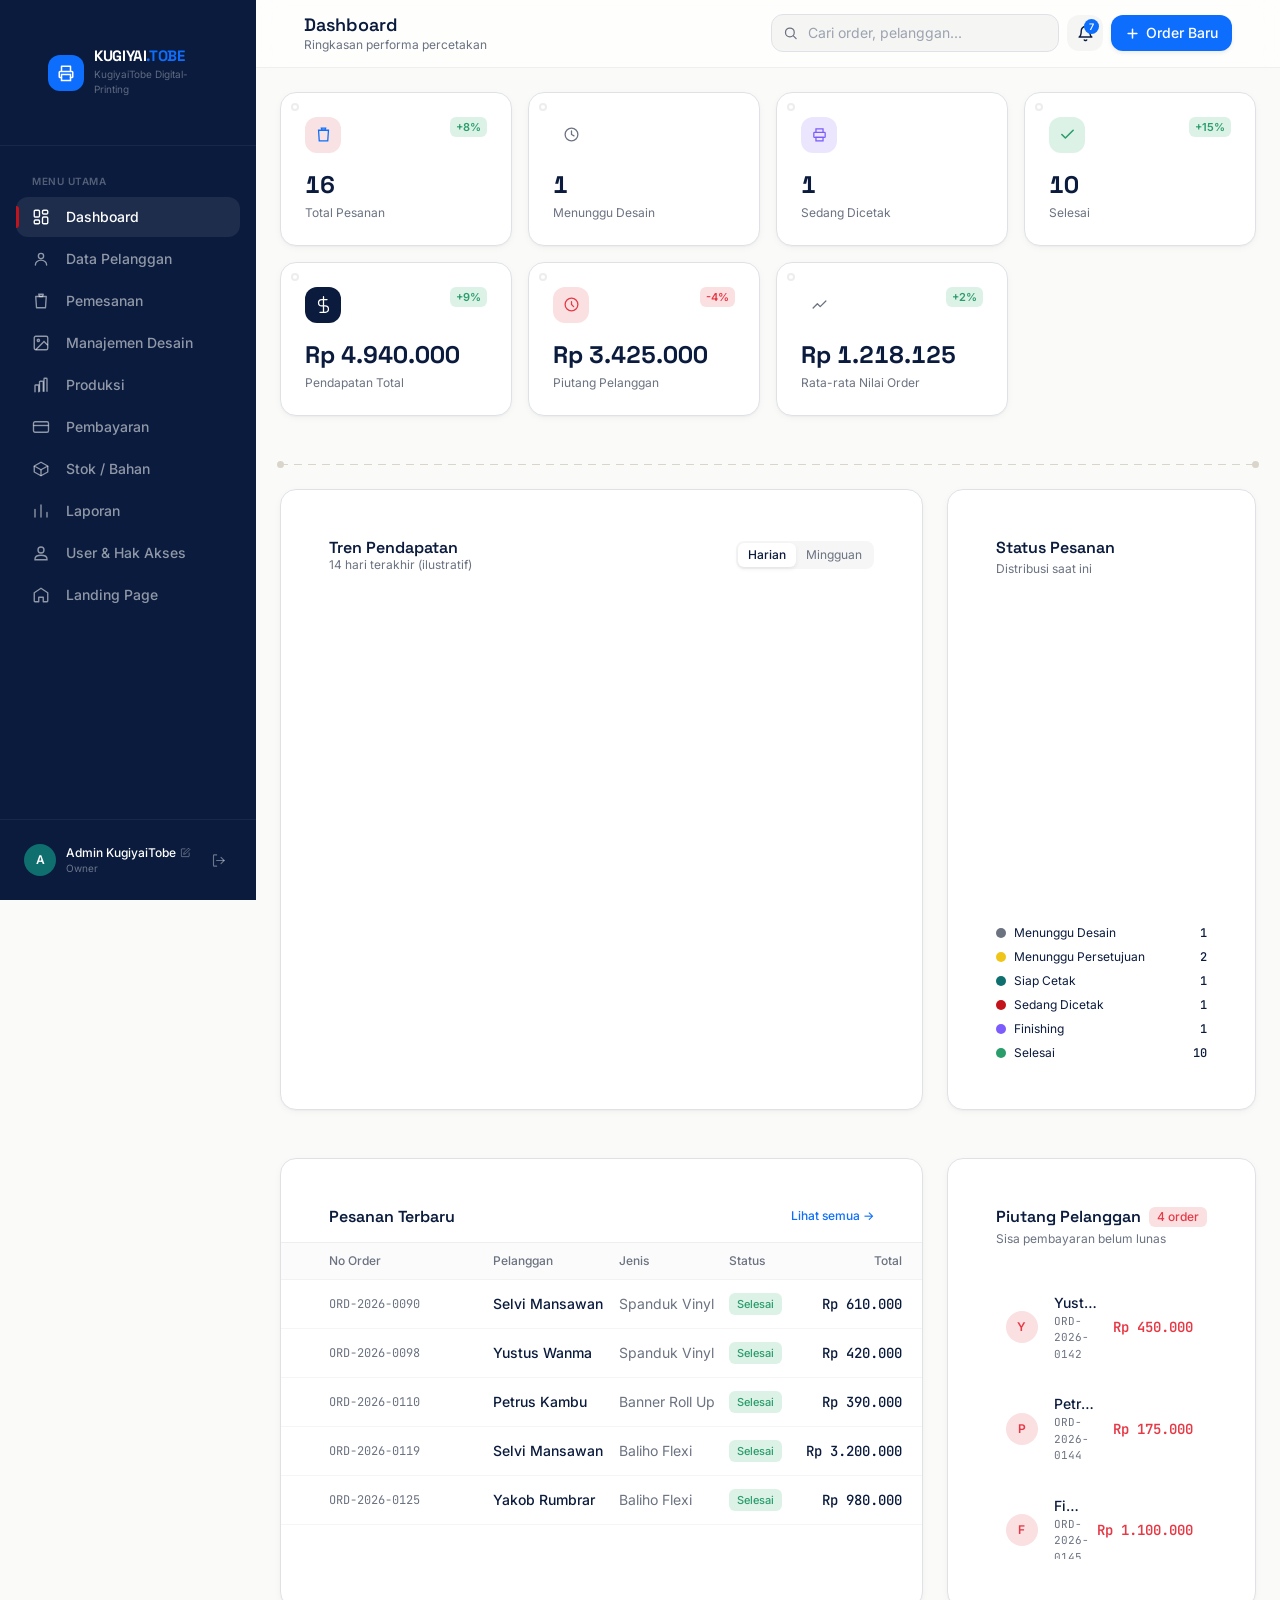
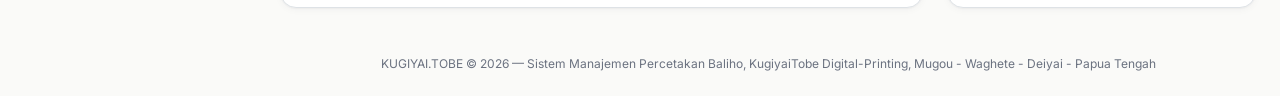
==== commit 4c4a59de: "KugiyaiTobe Digital Printing" ====
--- a/index.html
+++ b/index.html
@@ -2,1780 +2,3271 @@
 <html lang="id">
 
 <head>
-    <meta charset="UTF-8" />
-    <meta name="viewport" content="width=device-width, initial-scale=1.0" />
-    <title>Cetak Baliho — Sistem Manajemen Percetakan</title>
-
-    <!-- Tailwind CSS -->
-    <script src="https://cdn.tailwindcss.com"></script>
-    <script>
-        tailwind.config = {
-            theme: {
-                extend: {
-                    colors: {
-                        navy: { DEFAULT: '#0F2038', 800: '#132A47', 700: '#1B3A5F', 600: '#234B78' },
-                        amber: { DEFAULT: '#F2994A', 600: '#DB7F2E', 700: '#B8661F' },
-                        paper: '#F6F4EE',
-                        ink: '#1C1F26',
-                    },
-                    fontFamily: {
-                        display: ['"Oswald"', 'sans-serif'],
-                        body: ['"Plus Jakarta Sans"', 'sans-serif'],
-                    }
-                }
-            }
-        }
-    </script>
-
-    <!-- Fonts -->
+    <meta charset="UTF-8">
+    <meta name="viewport" content="width=device-width, initial-scale=1.0">
+    <title>CETAK.OS — KugiyaiTobe Digital-Printing</title>
+
     <link rel="preconnect" href="https://fonts.googleapis.com">
     <link
-        href="https://fonts.googleapis.com/css2?family=Oswald:wght@500;600;700&family=Plus+Jakarta+Sans:wght@400;500;600;700;800&display=swap"
+        href="https://fonts.googleapis.com/css2?family=Space+Grotesk:wght@400;500;600;700&family=Inter:wght@400;500;600;700;800&family=JetBrains+Mono:wght@400;500;600&display=swap"
         rel="stylesheet">
 
-    <!-- Bootstrap Icons -->
-    <link rel="stylesheet" href="https://cdn.jsdelivr.net/npm/bootstrap-icons@1.11.3/font/bootstrap-icons.css">
-
-    <!-- Bootstrap (components: buttons, badges, tables, cards, forms) -->
-    <link rel="stylesheet" href="https://cdn.jsdelivr.net/npm/bootstrap@5.3.3/dist/css/bootstrap.min.css">
-
-    <!-- Chart.js -->
-    <script src="https://cdn.jsdelivr.net/npm/chart.js@4.4.4/dist/chart.umd.min.js"></script>
-
-    <!-- Alpine.js -->
-    <script defer src="https://cdn.jsdelivr.net/npm/alpinejs@3.14.1/dist/cdn.min.js"></script>
-
-    <style>
-        :root {
-            --navy: #0F2038;
-            --amber: #F2994A;
-        }
-
-        html,
-        body {
-            font-family: 'Plus Jakarta Sans', sans-serif;
-            background: #F6F4EE;
-        }
-
-        .font-display {
-            font-family: 'Oswald', sans-serif;
-            letter-spacing: .02em;
-        }
-
-        ::-webkit-scrollbar {
-            width: 8px;
-            height: 8px;
-        }
-
-        ::-webkit-scrollbar-thumb {
-            background: #c9c2b2;
-            border-radius: 8px;
-        }
-
-        ::-webkit-scrollbar-track {
-            background: transparent;
-        }
-
-        /* Override bootstrap primary tones to match ink-shop palette while keeping bootstrap components */
-        .btn-primary {
-            --bs-btn-bg: #0F2038;
-            --bs-btn-border-color: #0F2038;
-            --bs-btn-hover-bg: #1B3A5F;
-            --bs-btn-hover-border-color: #1B3A5F;
-            --bs-btn-active-bg: #1B3A5F;
-        }
-
-        .btn-amber {
-            --bs-btn-color: #fff;
-            --bs-btn-bg: #F2994A;
-            --bs-btn-border-color: #F2994A;
-            --bs-btn-hover-color: #fff;
-            --bs-btn-hover-bg: #DB7F2E;
-            --bs-btn-hover-border-color: #DB7F2E;
-            background: #F2994A;
-            border-color: #F2994A;
-            color: #fff;
-        }
-
-        .btn-amber:hover {
-            background: #DB7F2E;
-            border-color: #DB7F2E;
-            color: #fff;
-        }
-
-        .badge-status {
-            font-weight: 600;
-            letter-spacing: .02em;
-        }
-
-        .table> :not(caption)>*>* {
-            padding: .65rem .75rem;
-        }
-
-        .form-control:focus,
-        .form-select:focus {
-            border-color: #F2994A;
-            box-shadow: 0 0 0 .2rem rgba(242, 153, 74, .25);
-        }
-
-        .nav-link-app {
-            display: flex;
-            align-items: center;
-            gap: .65rem;
-            padding: .6rem .9rem;
-            border-radius: .6rem;
-            color: #C9D2E0;
-            font-weight: 500;
-            font-size: .925rem;
-            transition: .15s;
-        }
-
-        .nav-link-app:hover {
-            background: rgba(255, 255, 255, .06);
-            color: #fff;
-        }
-
-        .nav-link-app.active {
-            background: var(--amber);
-            color: #1C1F26;
-            font-weight: 700;
-        }
-
-        .nav-link-app.active i {
-            color: #1C1F26;
-        }
-
-        .kanban-col {
-            background: #fff;
-            border-radius: .85rem;
-            min-height: 200px;
-        }
-
-        .kanban-card {
-            background: #fff;
-            border: 1px solid #E7E2D6;
-            border-left: 4px solid var(--amber);
-            border-radius: .6rem;
-        }
-
-        .stat-card {
-            border-radius: 1rem;
-        }
-
-        .modal-backdrop-custom {
-            background: rgba(15, 32, 56, .55);
-        }
-
-        @media print {
-            .no-print {
-                display: none !important;
-            }
-
-            .print-area {
-                display: block !important;
-                position: absolute;
-                inset: 0;
-                padding: 0;
-                margin: 0;
-            }
-
-            body {
-                background: #fff;
-            }
-        }
-
-        .print-area {
-            display: none;
-        }
-
-        [x-cloak] {
-            display: none !important;
-        }
-    </style>
+    <link href="asset/css/bootstrap.min.css" rel="stylesheet">
+    <script src="asset/js/chart.min.js"></script>
+    <link rel="stylesheet" href="asset/css/style.css">
+    <link rel="stylesheet" href="asset/css/tailwind.built.css">
+
 </head>
 
-<body class="text-ink" x-data="printShopApp()" x-init="init()" x-cloak>
-
-    <div class="flex h-screen overflow-hidden">
-
-        <!-- ===================== SIDEBAR ===================== -->
-        <aside class="w-72 bg-navy text-white flex flex-col shrink-0 no-print">
-            <div class="px-5 py-6 border-b border-white/10">
-                <div class="flex items-center gap-3">
-                    <div class="w-10 h-10 rounded-lg bg-amber flex items-center justify-center text-navy text-xl">
-                        <i class="bi bi-printer-fill"></i>
-                    </div>
-                    <div>
-                        <p class="font-display text-lg leading-none tracking-wide">CETAK BALIHO</p>
-                        <p class="text-[11px] text-white/50 mt-1">Sistem Manajemen Percetakan</p>
-                    </div>
+<body class="bg-canvas text-ink font-body antialiased" x-data="app()" x-init="init()">
+
+    <!-- ================= APP SHELL ================= -->
+    <div class="min-h-screen flex">
+
+        <!-- ============ SIDEBAR ============ -->
+        <aside class="hidden lg:flex flex-col w-64 shrink-0 bg-ink text-white h-screen sticky top-0">
+            <div class="px-5 py-5 flex items-center gap-2.5 border-b border-white/[0.06]">
+                <div class="w-9 h-9 rounded-xl bg-primary flex items-center justify-center shrink-0">
+                    <svg width="18" height="18" viewBox="0 0 24 24" fill="none">
+                        <path d="M6 9V3H18V9" stroke="white" stroke-width="2" stroke-linecap="round"
+                            stroke-linejoin="round" />
+                        <path
+                            d="M6 18H4C3.44772 18 3 17.5523 3 17V11C3 10.4477 3.44772 10 4 10H20C20.5523 10 21 10.4477 21 11V17C21 17.5523 20.5523 18 20 18H18"
+                            stroke="white" stroke-width="2" stroke-linecap="round" stroke-linejoin="round" />
+                        <rect x="6" y="14" width="12" height="8" stroke="white" stroke-width="2" />
+                    </svg>
+                </div>
+                <div>
+                    <div class="font-display font-bold text-[15px] leading-none tracking-tight">KUGIYAI<span
+                            class="text-primary">.TOBE</span></div>
+                    <div class="text-[10px] text-white/35 mt-1">KugiyaiTobe Digital-Printing</div>
                 </div>
             </div>
 
-            <!-- Role switcher (demo hak akses) -->
-            <div class="px-5 py-4 border-b border-white/10">
-                <label class="text-[11px] uppercase tracking-wider text-white/40 font-semibold">Masuk sebagai</label>
-                <select x-model="currentRole"
-                    class="form-select form-select-sm mt-1.5 bg-white/10 border-white/20 text-white">
-                    <template x-for="r in roles" :key="r">
-                        <option :value="r" class="text-ink" x-text="r"></option>
-                    </template>
-                </select>
-
-                <!-- Saat login sebagai Pelanggan, pilih akun pelanggan mana yang sedang "login" (demo) -->
-                <div x-show="currentRole==='Pelanggan'" x-cloak class="mt-2">
-                    <label class="text-[11px] uppercase tracking-wider text-white/40 font-semibold">Login
-                        sebagai</label>
-                    <select x-model.number="pelangganLoginId"
-                        class="form-select form-select-sm mt-1.5 bg-white/10 border-white/20 text-white">
-                        <template x-for="p in pelanggan" :key="'login'+p.id">
-                            <option :value="p.id" class="text-ink" x-text="p.nama"></option>
-                        </template>
-                    </select>
-                </div>
-            </div>
-
-            <nav class="flex-1 overflow-y-auto px-3 py-4 space-y-1">
-                <template x-for="item in menuItems.filter(m => permissions[currentRole].includes(m.key))"
-                    :key="item.key">
-                    <a href="#" @click.prevent="activeTab = item.key" class="nav-link-app"
-                        :class="activeTab === item.key ? 'active' : ''">
-                        <i :class="item.icon"></i>
+            <nav class="flex-1 overflow-y-auto py-4 px-3 space-y-0.5">
+                <div class="text-[10px] uppercase tracking-wider text-white/30 font-semibold px-3 mb-2 mt-1"
+                    x-text="loginRole==='Pelanggan' ? 'Menu Pelanggan' : 'Menu Utama'"></div>
+                <template x-for="item in navItems" :key="item.key">
+                    <button @click="page=item.key"
+                        :class="page===item.key ? 'active bg-white/[0.08] text-white' : 'text-white/55'"
+                        class="nav-link-item w-full flex items-center gap-3 px-3 py-2.5 rounded-xl text-sm font-medium">
+                        <span x-html="item.icon" class="shrink-0 w-4.5 h-4.5"></span>
                         <span x-text="item.label"></span>
-                    </a>
+                    </button>
                 </template>
             </nav>
 
-            <div class="px-5 py-4 border-t border-white/10">
-                <div class="flex items-center gap-3">
-                    <div class="w-9 h-9 rounded-full bg-white/10 flex items-center justify-center">
-                        <i class="bi bi-person-fill"></i>
-                    </div>
-                    <div class="text-sm">
-                        <p class="font-semibold leading-none" x-text="currentRole"></p>
-                        <p class="text-[11px] text-white/50 mt-1">Sesi demo</p>
-                    </div>
+            <div class="p-3 border-t border-white/[0.06]">
+                <div class="flex items-center gap-2.5 px-2 py-2 rounded-xl hover:bg-white/[0.06] transition-colors cursor-pointer group"
+                    @click="openModalProfil()" title="Klik untuk kelola Profil & Peran">
+                    <div
+                        class="w-8 h-8 rounded-full bg-teal flex items-center justify-center text-xs font-semibold shrink-0 group-hover:ring-2 group-hover:ring-primary transition-all overflow-hidden text-white">
+                        <template x-if="loginUserAvatar">
+                            <img :src="loginUserAvatar" class="w-full h-full object-cover" alt="User Avatar">
+                        </template>
+                        <template x-if="!loginUserAvatar">
+                            <span
+                                x-text="loginRole==='Pelanggan' && myCustomer ? myCustomer.nama.charAt(0) : (loginUserName ? loginUserName.charAt(0).toUpperCase() : 'AC')"></span>
+                        </template>
+                    </div>
+                    <div class="min-w-0 flex-1">
+                        <div class="text-xs font-medium truncate flex items-center gap-1">
+                            <span
+                                x-text="loginRole==='Pelanggan' && myCustomer ? myCustomer.nama : (loginUserName || 'Admin KugiyaiTobe')"></span>
+                            <svg width="11" height="11" viewBox="0 0 24 24" fill="none"
+                                class="text-white/40 group-hover:text-primary shrink-0 transition-colors">
+                                <path
+                                    d="M11 4H4C3.44772 4 3 4.44772 3 5V20C3 20.5523 3.44772 21 4 21H19C19.5523 21 20 20.5523 20 20V13"
+                                    stroke="currentColor" stroke-width="1.8" stroke-linecap="round" />
+                                <path d="M18.5 2.5L21.5 5.5L12 15L8 16L9 12L18.5 2.5Z" stroke="currentColor"
+                                    stroke-width="1.8" stroke-linejoin="round" />
+                            </svg>
+                        </div>
+                        <div class="text-[10px] text-white/40" x-text="loginRole"></div>
+                    </div>
+                    <button @click.stop="logout()" title="Keluar"
+                        class="shrink-0 w-7 h-7 rounded-lg flex items-center justify-center text-white/40 hover:text-white hover:bg-white/[0.08] transition-colors">
+                        <svg width="15" height="15" viewBox="0 0 24 24" fill="none">
+                            <path d="M9 21H5C4.44772 21 4 20.5523 4 20V4C4 3.44772 4.44772 3 5 3H9"
+                                stroke="currentColor" stroke-width="1.8" stroke-linecap="round"
+                                stroke-linejoin="round" />
+                            <path d="M16 17L21 12L16 7" stroke="currentColor" stroke-width="1.8" stroke-linecap="round"
+                                stroke-linejoin="round" />
+                            <path d="M21 12H9" stroke="currentColor" stroke-width="1.8" stroke-linecap="round" />
+                        </svg>
+                    </button>
                 </div>
             </div>
         </aside>
 
-        <!-- ===================== MAIN ===================== -->
-        <div class="flex-1 flex flex-col overflow-hidden">
-
-            <!-- Top bar -->
-            <header class="no-print bg-white border-b border-black/5 px-6 py-4 flex items-center justify-between">
-                <div>
-                    <h1 class="font-display text-2xl text-navy tracking-wide" x-text="pageTitles[activeTab]"></h1>
-                    <p class="text-xs text-slate-500 mt-0.5" x-text="todayLabel"></p>
-                </div>
-                <div class="flex items-center gap-3">
-                    <template x-if="currentRole!=='Pelanggan'">
-                        <div class="hidden md:flex items-center gap-2 bg-paper px-3 py-2 rounded-lg text-sm">
-                            <i class="bi bi-cash-coin text-amber-700"></i>
-                            <span class="text-slate-500">Piutang:</span>
-                            <span class="font-semibold text-navy" x-text="formatRupiah(totalPiutang)"></span>
-                        </div>
-                    </template>
-                    <template x-if="currentRole==='Pelanggan'">
-                        <div class="hidden md:flex items-center gap-2 bg-paper px-3 py-2 rounded-lg text-sm">
-                            <i class="bi bi-wallet2 text-amber-700"></i>
-                            <span class="text-slate-500">Tagihan Anda:</span>
-                            <span class="font-semibold text-navy" x-text="formatRupiah(tagihanSaya)"></span>
-                        </div>
-                    </template>
-
-                    <button x-show="currentRole!=='Pelanggan'" class="btn btn-amber btn-sm"
-                        @click="activeTab='pemesanan'; openOrderForm()">
-                        <i class="bi bi-plus-lg"></i> Order Baru
+        <!-- ============ MOBILE OFFCANVAS SIDEBAR (bootstrap) ============ -->
+        <div class="offcanvas offcanvas-start bg-ink text-white lg:hidden" tabindex="-1" id="mobileSidebar"
+            style="width:270px;">
+            <div class="offcanvas-header border-b border-white/10">
+                <span class="inline-flex items-center gap-2">
+                    <span class="w-7 h-7 rounded-lg bg-primary flex items-center justify-center shrink-0">
+                        <svg width="14" height="14" viewBox="0 0 24 24" fill="none">
+                            <path d="M6 9V3H18V9" stroke="white" stroke-width="2" stroke-linecap="round"
+                                stroke-linejoin="round" />
+                            <path
+                                d="M6 18H4C3.44772 18 3 17.5523 3 17V11C3 10.4477 3.44772 10 4 10H20C20.5523 10 21 10.4477 21 11V17C21 17.5523 20.5523 18 20 18H18"
+                                stroke="white" stroke-width="2" stroke-linecap="round" stroke-linejoin="round" />
+                            <rect x="6" y="14" width="12" height="8" stroke="white" stroke-width="2" />
+                        </svg>
+                    </span>
+                    <span class="font-display font-bold text-white">KUGIYAI<span
+                            class="text-primary">.TOBE</span></span>
+                </span>
+                <button type="button" class="btn-close btn-close-white" data-bs-dismiss="offcanvas"></button>
+            </div>
+            <div class="offcanvas-body p-3 flex flex-col">
+                <template x-for="item in navItems" :key="'m-'+item.key">
+                    <button @click="page=item.key" data-bs-dismiss="offcanvas"
+                        :class="page===item.key ? 'bg-white/10 text-white' : 'text-white/60'"
+                        class="w-full flex items-center gap-3 px-3 py-2.5 rounded-xl text-sm font-medium mb-1">
+                        <span x-html="item.icon" class="w-4.5 h-4.5"></span>
+                        <span x-text="item.label"></span>
                     </button>
-                    <button x-show="currentRole==='Pelanggan'" class="btn btn-amber btn-sm"
-                        @click="activeTab='portal-order'; resetPortalOrderForm()">
-                        <i class="bi bi-plus-lg"></i> Pesan Sekarang
+                </template>
+                <div class="mt-auto border-t border-white/[0.06] pt-3">
+                    <button @click="openModalProfil()" data-bs-dismiss="offcanvas"
+                        class="w-full flex items-center gap-2.5 px-3 py-2 rounded-xl text-xs font-medium text-white/80 hover:bg-white/[0.06] mb-1">
+                        <div
+                            class="w-6 h-6 rounded-full bg-teal flex items-center justify-center text-[10px] font-semibold overflow-hidden text-white shrink-0">
+                            <template x-if="loginUserAvatar">
+                                <img :src="loginUserAvatar" class="w-full h-full object-cover" alt="User Avatar">
+                            </template>
+                            <template x-if="!loginUserAvatar">
+                                <span
+                                    x-text="loginRole==='Pelanggan' && myCustomer ? myCustomer.nama.charAt(0) : (loginUserName ? loginUserName.charAt(0).toUpperCase() : 'AC')"></span>
+                            </template>
+                        </div>
+                        <span class="truncate flex-1 text-left" x-text="loginUserName || 'Profil Akun'"></span>
+                        <span class="text-[10px] bg-white/10 px-1.5 py-0.5 rounded text-white/60"
+                            x-text="loginRole"></span>
+                    </button>
+                    <button @click="logout()" data-bs-dismiss="offcanvas"
+                        class="w-full flex items-center gap-3 px-3 py-2 rounded-xl text-sm font-medium text-white/50 hover:text-white hover:bg-white/[0.06]">
+                        <svg width="17" height="17" viewBox="0 0 24 24" fill="none" class="w-4.5 h-4.5">
+                            <path d="M9 21H5C4.44772 21 4 20.5523 4 20V4C4 3.44772 4.44772 3 5 3H9"
+                                stroke="currentColor" stroke-width="1.8" stroke-linecap="round"
+                                stroke-linejoin="round" />
+                            <path d="M16 17L21 12L16 7" stroke="currentColor" stroke-width="1.8" stroke-linecap="round"
+                                stroke-linejoin="round" />
+                            <path d="M21 12H9" stroke="currentColor" stroke-width="1.8" stroke-linecap="round" />
+                        </svg>
+                        <span>Keluar</span>
                     </button>
                 </div>
+            </div>
+        </div>
+
+        <!-- ============ MAIN ============ -->
+        <div class="flex-1 min-w-0 flex flex-col">
+
+            <!-- Topbar -->
+            <header class="sticky top-0 z-30 glass border-b border-black/[0.06]">
+                <div class="flex items-center gap-4 px-5 py-3.5">
+                    <button class="lg:hidden text-ink/70" data-bs-toggle="offcanvas" data-bs-target="#mobileSidebar">
+                        <svg width="22" height="22" viewBox="0 0 24 24" fill="none">
+                            <path d="M4 6H20M4 12H20M4 18H20" stroke="currentColor" stroke-width="2"
+                                stroke-linecap="round" />
+                        </svg>
+                    </button>
+
+                    <div>
+                        <h1 class="font-display font-semibold text-lg leading-tight" x-text="currentNav.label"></h1>
+                        <p class="text-xs text-steel hidden sm:block" x-text="currentNav.desc"></p>
+                    </div>
+
+                    <div class="ml-auto flex items-center gap-2 sm:gap-3">
+                        <div class="relative hidden md:block">
+                            <svg class="absolute left-3 top-1/2 -translate-y-1/2 text-steel" width="15" height="15"
+                                viewBox="0 0 24 24" fill="none">
+                                <circle cx="11" cy="11" r="7" stroke="currentColor" stroke-width="2" />
+                                <path d="M21 21L16.65 16.65" stroke="currentColor" stroke-width="2"
+                                    stroke-linecap="round" />
+                            </svg>
+                            <input x-model="globalSearch" @keyup.enter="runGlobalSearch()" type="text"
+                                placeholder="Cari order, pelanggan..."
+                                class="w-56 xl:w-72 bg-black/[0.035] border border-black/[0.06] rounded-xl pl-9 pr-3 py-2 text-sm outline-none focus:border-primary/50 focus:bg-white transition-all">
+                        </div>
+
+                        <div class="relative">
+                            <button @click="notifOpen=!notifOpen" @click.outside="notifOpen=false"
+                                class="relative w-9 h-9 rounded-xl bg-black/[0.035] hover:bg-black/[0.06] flex items-center justify-center transition-colors">
+                                <svg width="17" height="17" viewBox="0 0 24 24" fill="none">
+                                    <path
+                                        d="M18 8C18 6.4087 17.3679 4.88258 16.2426 3.75736C15.1174 2.63214 13.5913 2 12 2C10.4087 2 8.88258 2.63214 7.75736 3.75736C6.63214 4.88258 6 6.4087 6 8C6 15 3 17 3 17H21C21 17 18 15 18 8Z"
+                                        stroke="currentColor" stroke-width="2" stroke-linecap="round"
+                                        stroke-linejoin="round" />
+                                    <path
+                                        d="M13.73 21C13.5542 21.3031 13.3018 21.5547 12.9982 21.7295C12.6946 21.9044 12.3504 21.9965 12 21.9965C11.6496 21.9965 11.3054 21.9044 11.0018 21.7295C10.6982 21.5547 10.4458 21.3031 10.27 21"
+                                        stroke="currentColor" stroke-width="2" stroke-linecap="round"
+                                        stroke-linejoin="round" />
+                                </svg>
+                                <span x-show="notifications.length>0"
+                                    class="absolute top-1 right-1 min-w-[15px] h-[15px] px-0.5 bg-primary rounded-full text-[9px] text-white flex items-center justify-center font-semibold"
+                                    x-text="notifications.length"></span>
+                            </button>
+                            <div x-show="notifOpen" x-cloak x-transition
+                                class="absolute right-0 top-full mt-2 w-72 bg-white rounded-2xl shadow-pop border border-black/[0.06] p-3 z-40 max-h-80 overflow-y-auto">
+                                <div class="text-xs font-semibold px-1 mb-2">Notifikasi</div>
+                                <template x-for="(n,ni) in notifications" :key="ni">
+                                    <div
+                                        class="flex items-start gap-2 px-1 py-2 rounded-lg hover:bg-black/[0.02] text-xs">
+                                        <span x-text="n.icon"></span>
+                                        <span class="text-ink/80" x-text="n.text"></span>
+                                    </div>
+                                </template>
+                                <div x-show="notifications.length===0" class="text-xs text-steel px-1 py-2">Tidak ada
+                                    notifikasi saat ini.</div>
+                            </div>
+                        </div>
+
+                        <button
+                            class="btn-press bg-primary hover:bg-primary-dark text-white text-sm font-medium px-3.5 py-2 rounded-xl flex items-center gap-1.5 transition-colors shadow-sm shadow-primary/20"
+                            @click="resetFormOrder()" data-bs-toggle="modal" data-bs-target="#modalOrderBaru">
+                            <svg width="15" height="15" viewBox="0 0 24 24" fill="none">
+                                <path d="M12 5V19M5 12H19" stroke="currentColor" stroke-width="2.4"
+                                    stroke-linecap="round" />
+                            </svg>
+                            <span class="hidden sm:inline"
+                                x-text="loginRole==='Pelanggan' ? 'Pesan Sekarang' : 'Order Baru'"></span>
+                        </button>
+                    </div>
+                </div>
             </header>
 
-            <main class="flex-1 overflow-y-auto p-6">
-
-                <!-- ============ 1. DASHBOARD ============ -->
-                <template x-if="activeTab==='dashboard'">
-                    <div class="space-y-6">
-                        <div class="grid grid-cols-2 md:grid-cols-4 gap-4">
-                            <div class="stat-card bg-navy text-white p-5">
-                                <p class="text-xs text-white/60 uppercase tracking-wider">Total Pesanan</p>
-                                <p class="font-display text-3xl mt-1" x-text="orders.length"></p>
-                            </div>
-                            <div class="stat-card bg-white border border-black/5 p-5">
-                                <p class="text-xs text-slate-500 uppercase tracking-wider">Pesanan Masuk</p>
-                                <p class="font-display text-3xl mt-1 text-navy" x-text="countStatus('Pesanan Baru')">
-                                </p>
-                            </div>
-                            <div class="stat-card bg-white border border-black/5 p-5">
-                                <p class="text-xs text-slate-500 uppercase tracking-wider">Sedang Desain</p>
-                                <p class="font-display text-3xl mt-1 text-navy"
-                                    x-text="countStatus(['Menunggu Desain','Menunggu Persetujuan'])"></p>
-                            </div>
-                            <div class="stat-card bg-white border border-black/5 p-5">
-                                <p class="text-xs text-slate-500 uppercase tracking-wider">Sedang Dicetak</p>
-                                <p class="font-display text-3xl mt-1 text-navy"
-                                    x-text="countStatus(['Siap Cetak','Sedang Dicetak','Finishing'])"></p>
-                            </div>
-                        </div>
-
-                        <div class="grid grid-cols-1 md:grid-cols-3 gap-4">
-                            <div class="stat-card bg-white border border-black/5 p-5">
-                                <p class="text-xs text-slate-500 uppercase tracking-wider">Selesai</p>
-                                <p class="font-display text-3xl mt-1 text-navy" x-text="countStatus('Selesai')"></p>
-                            </div>
-                            <div class="stat-card bg-amber text-white p-5">
-                                <p class="text-xs text-white/80 uppercase tracking-wider">Pendapatan (Terbayar)</p>
-                                <p class="font-display text-2xl mt-1" x-text="formatRupiah(totalPendapatan)"></p>
-                            </div>
-                            <div class="stat-card bg-white border border-black/5 p-5">
-                                <p class="text-xs text-slate-500 uppercase tracking-wider">Piutang Pelanggan</p>
-                                <p class="font-display text-2xl mt-1 text-navy" x-text="formatRupiah(totalPiutang)"></p>
-                            </div>
-                        </div>
-
-                        <div class="grid grid-cols-1 lg:grid-cols-3 gap-4">
-                            <div class="lg:col-span-2 bg-white border border-black/5 rounded-xl p-5">
-                                <p class="font-display text-lg text-navy mb-3">Pendapatan 7 Hari Terakhir</p>
-                                <canvas id="chartDashRevenue" height="110"></canvas>
-                            </div>
-                            <div class="bg-white border border-black/5 rounded-xl p-5">
-                                <p class="font-display text-lg text-navy mb-3">Status Produksi</p>
-                                <canvas id="chartDashStatus" height="180"></canvas>
-                            </div>
-                        </div>
-
-                        <div class="bg-white border border-black/5 rounded-xl p-5">
-                            <p class="font-display text-lg text-navy mb-3">Pesanan Terbaru</p>
-                            <div class="table-responsive">
-                                <table class="table table-hover align-middle mb-0">
+            <main class="flex-1 p-4 sm:p-6 max-w-[1400px] w-full mx-auto">
+
+                <!-- =======================================================
+     SECTION 1 — DASHBOARD
+======================================================= -->
+                <section x-show="page==='dashboard'" x-cloak x-transition:enter="transition ease-out duration-300"
+                    x-transition:enter-start="opacity-0 translate-y-2"
+                    x-transition:enter-end="opacity-100 translate-y-0">
+
+                    <!-- Customer welcome banner -->
+                    <div x-show="loginRole==='Pelanggan'"
+                        class="rise bg-ink text-white rounded-2xl p-5 sm:p-6 mb-5 relative overflow-hidden">
+                        <div class="absolute -right-10 -top-10 w-40 h-40 rounded-full bg-primary/20 blur-3xl floaty">
+                        </div>
+                        <div class="relative flex flex-col sm:flex-row sm:items-center gap-4">
+                            <div>
+                                <div class="text-xs text-white/50 mb-1">Selamat datang kembali,</div>
+                                <div class="font-display font-bold text-xl"
+                                    x-text="myCustomer ? myCustomer.nama : 'Pelanggan'"></div>
+                                <div class="text-xs text-white/40 mt-0.5"
+                                    x-text="myCustomer ? (myCustomer.instansi || myCustomer.hp) : ''"></div>
+                            </div>
+                            <button
+                                class="btn-press ml-0 sm:ml-auto bg-primary hover:bg-primary-dark text-white text-sm font-medium px-4 py-2.5 rounded-xl flex items-center gap-2 shrink-0"
+                                @click="resetFormOrder()" data-bs-toggle="modal" data-bs-target="#modalOrderBaru">
+                                <svg width="15" height="15" viewBox="0 0 24 24" fill="none">
+                                    <path d="M12 5V19M5 12H19" stroke="currentColor" stroke-width="2.4"
+                                        stroke-linecap="round" />
+                                </svg>
+                                Buat Pesanan Baru
+                            </button>
+                        </div>
+                    </div>
+
+                    <!-- KPI Row -->
+                    <div class="grid grid-cols-2 lg:grid-cols-4 gap-3 sm:gap-4 mb-5">
+                        <template x-for="(kpi,i) in kpis" :key="kpi.label">
+                            <div class="rise grommet card-hover bg-white rounded-2xl p-4 sm:p-5 shadow-soft border border-black/[0.04]"
+                                :class="'d'+(i+1)">
+                                <div class="flex items-start justify-between mb-3">
+                                    <div :class="kpi.iconBg" class="w-9 h-9 rounded-xl flex items-center justify-center"
+                                        x-html="kpi.icon"></div>
+                                    <span x-show="kpi.trend!==0"
+                                        :class="kpi.trend>=0 ? 'text-green bg-green-light' : 'text-crimson bg-crimson-light'"
+                                        class="text-[11px] font-semibold px-1.5 py-0.5 rounded-md flex items-center gap-0.5">
+                                        <span x-text="(kpi.trend>=0?'+':'')+kpi.trend+'%'"></span>
+                                    </span>
+                                </div>
+                                <div class="font-display font-bold text-2xl tabular-nums" x-text="kpi.value"></div>
+                                <div class="text-xs text-steel mt-1" x-text="kpi.label"></div>
+                            </div>
+                        </template>
+                    </div>
+
+                    <div class="cut-divider my-6"></div>
+
+                    <div class="grid grid-cols-1 xl:grid-cols-3 gap-4 sm:gap-5">
+                        <!-- revenue chart (staff only) -->
+                        <div x-show="loginRole!=='Pelanggan'"
+                            class="xl:col-span-2 rise d2 bg-white rounded-2xl p-5 shadow-soft border border-black/[0.04]">
+                            <div class="flex items-center justify-between mb-4">
+                                <div>
+                                    <h3 class="font-display font-semibold">Tren Pendapatan</h3>
+                                    <p class="text-xs text-steel"
+                                        x-text="(revenueRange==='harian' ? '14 hari terakhir' : '8 minggu terakhir') + ' (ilustratif)'">
+                                    </p>
+                                </div>
+                                <div class="flex bg-black/[0.035] rounded-lg p-0.5 text-xs">
+                                    <button @click="revenueRange='harian'"
+                                        :class="revenueRange==='harian' ? 'bg-white shadow-sm font-medium' : 'text-steel'"
+                                        class="btn-press px-2.5 py-1 rounded-md transition-colors">Harian</button>
+                                    <button @click="revenueRange='mingguan'"
+                                        :class="revenueRange==='mingguan' ? 'bg-white shadow-sm font-medium' : 'text-steel'"
+                                        class="btn-press px-2.5 py-1 rounded-md transition-colors">Mingguan</button>
+                                </div>
+                            </div>
+                            <div class="h-64"><canvas id="chartRevenue"></canvas></div>
+                        </div>
+
+                        <!-- customer summary card (customer only) -->
+                        <div x-show="loginRole==='Pelanggan'"
+                            class="xl:col-span-2 rise d2 bg-white rounded-2xl p-5 shadow-soft border border-black/[0.04]">
+                            <h3 class="font-display font-semibold mb-1">Ringkasan Akun Saya</h3>
+                            <p class="text-xs text-steel mb-4">Detail kontak &amp; kontak untuk pesanan Anda</p>
+                            <div class="grid grid-cols-1 sm:grid-cols-2 gap-3 text-sm">
+                                <div class="bg-black/[0.03] rounded-xl p-3.5">
+                                    <div class="text-[11px] text-steel mb-0.5">Nomor HP</div>
+                                    <div class="font-medium" x-text="myCustomer ? myCustomer.hp : '—'"></div>
+                                </div>
+                                <div class="bg-black/[0.03] rounded-xl p-3.5">
+                                    <div class="text-[11px] text-steel mb-0.5">Instansi</div>
+                                    <div class="font-medium"
+                                        x-text="myCustomer && myCustomer.instansi ? myCustomer.instansi : 'Perorangan'">
+                                    </div>
+                                </div>
+                                <div class="bg-black/[0.03] rounded-xl p-3.5 sm:col-span-2">
+                                    <div class="text-[11px] text-steel mb-0.5">Alamat</div>
+                                    <div class="font-medium" x-text="myCustomer ? myCustomer.alamat : '—'"></div>
+                                </div>
+                            </div>
+                            <div class="cut-divider my-4"></div>
+                            <div class="flex items-center justify-between text-sm">
+                                <span class="text-steel">Desain menunggu persetujuan Anda</span>
+                                <button @click="page='desain'" class="font-semibold text-primary hover:underline"
+                                    x-text="myDesigns.filter(d=>d.status==='menunggu').length+' desain →'"></button>
+                            </div>
+                        </div>
+
+                        <!-- status doughnut -->
+                        <div
+                            class="rise d3 bg-white rounded-2xl p-5 shadow-soft border border-black/[0.04] flex flex-col">
+                            <h3 class="font-display font-semibold mb-1"
+                                x-text="loginRole==='Pelanggan' ? 'Status Pesanan Saya' : 'Status Pesanan'"></h3>
+                            <p class="text-xs text-steel mb-4">Distribusi saat ini</p>
+                            <div class="h-44 flex-1"><canvas id="chartStatus"></canvas></div>
+                            <div class="space-y-2 mt-3">
+                                <template x-for="s in statusDist" :key="s.label">
+                                    <div class="flex items-center justify-between text-xs">
+                                        <div class="flex items-center gap-2"><span class="w-2.5 h-2.5 rounded-full"
+                                                :style="'background:'+s.color"></span><span x-text="s.label"></span>
+                                        </div>
+                                        <span class="font-mono font-medium" x-text="s.value"></span>
+                                    </div>
+                                </template>
+                            </div>
+                        </div>
+                    </div>
+
+                    <div class="grid grid-cols-1 lg:grid-cols-3 gap-4 sm:gap-5 mt-5">
+                        <!-- Pesanan terbaru -->
+                        <div
+                            class="lg:col-span-2 rise d4 bg-white rounded-2xl shadow-soft border border-black/[0.04] overflow-hidden">
+                            <div class="flex items-center justify-between p-5 pb-3">
+                                <h3 class="font-display font-semibold"
+                                    x-text="loginRole==='Pelanggan' ? 'Pesanan Saya Terbaru' : 'Pesanan Terbaru'"></h3>
+                                <button @click="page='order'"
+                                    class="text-xs text-primary font-medium hover:underline">Lihat semua →</button>
+                            </div>
+                            <div class="overflow-x-auto">
+                                <table class="w-full text-sm">
                                     <thead>
-                                        <tr class="text-xs uppercase text-slate-500">
-                                            <th>No. Order</th>
-                                            <th>Pelanggan</th>
-                                            <th>Jenis</th>
-                                            <th>Status</th>
-                                            <th>Deadline</th>
-                                            <th>Total</th>
+                                        <tr
+                                            class="text-left text-steel text-xs border-y border-black/[0.05] bg-black/[0.015]">
+                                            <th class="py-2.5 px-5 font-medium">No Order</th>
+                                            <th class="font-medium">Pelanggan</th>
+                                            <th class="font-medium">Jenis</th>
+                                            <th class="font-medium">Status</th>
+                                            <th class="font-medium text-right pr-5">Total</th>
                                         </tr>
                                     </thead>
                                     <tbody>
-                                        <template x-for="o in [...orders].slice(-5).reverse()" :key="o.id">
-                                            <tr>
-                                                <td class="font-semibold" x-text="o.nomor"></td>
-                                                <td x-text="customerName(o.pelangganId)"></td>
-                                                <td x-text="o.jenis"></td>
-                                                <td><span class="badge badge-status" :class="statusBadge(o.status)"
-                                                        x-text="o.status"></span></td>
-                                                <td x-text="o.deadline"></td>
-                                                <td x-text="formatRupiah(o.total)"></td>
+                                        <template x-for="o in dashboardOrders.slice(0,5)" :key="o.no">
+                                            <tr class="border-b border-black/[0.04] hover:bg-black/[0.015] transition-colors cursor-pointer"
+                                                @click="viewOrder(o)" data-bs-toggle="modal"
+                                                data-bs-target="#modalDetailOrder">
+                                                <td class="py-3 px-5 font-mono text-xs text-steel" x-text="o.no"></td>
+                                                <td class="font-medium" x-text="o.pelanggan"></td>
+                                                <td class="text-steel" x-text="o.jenis"></td>
+                                                <td><span :class="statusBadge(o.statusProduksi).cls"
+                                                        class="text-[11px] font-medium px-2 py-1 rounded-md"
+                                                        x-text="statusBadge(o.statusProduksi).label"></span></td>
+                                                <td class="text-right pr-5 font-mono font-medium"
+                                                    x-text="rupiah(o.total)"></td>
+                                            </tr>
+                                        </template>
+                                        <tr x-show="dashboardOrders.length===0">
+                                            <td colspan="5" class="text-center text-steel text-xs py-8">Belum ada
+                                                pesanan.</td>
+                                        </tr>
+                                    </tbody>
+                                </table>
+                            </div>
+                        </div>
+
+                        <!-- Piutang -->
+                        <div class="rise d5 bg-white rounded-2xl shadow-soft border border-black/[0.04] p-5">
+                            <div class="flex items-center justify-between mb-1">
+                                <h3 class="font-display font-semibold"
+                                    x-text="loginRole==='Pelanggan' ? 'Tagihan Saya' : 'Piutang Pelanggan'"></h3>
+                                <span class="text-crimson text-xs bg-crimson-light px-2 py-0.5 rounded-md font-medium"
+                                    x-text="dashboardOrders.filter(o=>o.sisa>0).length+' order'"></span>
+                            </div>
+                            <p class="text-xs text-steel mb-4">Sisa pembayaran belum lunas</p>
+                            <div class="space-y-3 max-h-72 overflow-y-auto pr-1">
+                                <template x-for="o in dashboardOrders.filter(o=>o.sisa>0)" :key="'p'+o.no">
+                                    <div
+                                        class="flex items-center gap-3 p-2.5 rounded-xl hover:bg-black/[0.02] transition-colors">
+                                        <div class="w-8 h-8 rounded-full bg-crimson-light text-crimson flex items-center justify-center text-xs font-semibold shrink-0"
+                                            x-text="o.pelanggan.charAt(0)"></div>
+                                        <div class="min-w-0 flex-1">
+                                            <div class="text-sm font-medium truncate" x-text="o.pelanggan"></div>
+                                            <div class="text-[11px] text-steel font-mono" x-text="o.no"></div>
+                                        </div>
+                                        <div class="text-sm font-mono font-semibold text-crimson"
+                                            x-text="rupiah(o.sisa)"></div>
+                                    </div>
+                                </template>
+                                <div x-show="dashboardOrders.filter(o=>o.sisa>0).length===0"
+                                    class="text-center text-xs text-steel py-6">Tidak ada tagihan tertunda 🎉</div>
+                            </div>
+                        </div>
+                    </div>
+                </section>
+
+                <!-- =======================================================
+     SECTION 2 — DATA PELANGGAN (staff only)
+======================================================= -->
+                <section x-show="page==='pelanggan' && loginRole!=='Pelanggan'" x-cloak
+                    x-transition:enter="transition ease-out duration-300"
+                    x-transition:enter-start="opacity-0 translate-y-2"
+                    x-transition:enter-end="opacity-100 translate-y-0">
+                    <div class="flex flex-col sm:flex-row sm:items-center gap-3 justify-between mb-5">
+                        <div class="relative w-full sm:w-72">
+                            <svg class="absolute left-3 top-1/2 -translate-y-1/2 text-steel" width="15" height="15"
+                                viewBox="0 0 24 24" fill="none">
+                                <circle cx="11" cy="11" r="7" stroke="currentColor" stroke-width="2" />
+                                <path d="M21 21L16.65 16.65" stroke="currentColor" stroke-width="2"
+                                    stroke-linecap="round" />
+                            </svg>
+                            <input x-model="custSearch" type="text" placeholder="Cari nama / instansi..."
+                                class="w-full bg-white border border-black/[0.07] rounded-xl pl-9 pr-3 py-2.5 text-sm outline-none focus:border-primary/50 transition-colors">
+                        </div>
+                        <button @click="resetFormPelanggan()" data-bs-toggle="modal" data-bs-target="#modalPelanggan"
+                            class="btn-press bg-ink hover:bg-inksoft text-white text-sm font-medium px-4 py-2.5 rounded-xl flex items-center gap-2 transition-colors">
+                            <svg width="15" height="15" viewBox="0 0 24 24" fill="none">
+                                <path d="M12 5V19M5 12H19" stroke="currentColor" stroke-width="2.4"
+                                    stroke-linecap="round" />
+                            </svg>
+                            Tambah Pelanggan
+                        </button>
+                    </div>
+
+                    <div class="grid grid-cols-1 md:grid-cols-2 xl:grid-cols-3 gap-4">
+                        <template x-for="(c,i) in filteredCustomers" :key="c.id">
+                            <div class="rise grommet card-hover bg-white rounded-2xl p-5 shadow-soft border border-black/[0.04]"
+                                :class="'d'+((i%4)+1)">
+                                <div class="flex items-start gap-3 mb-4">
+                                    <div class="w-11 h-11 rounded-2xl bg-teal-light text-teal flex items-center justify-center font-display font-bold shrink-0"
+                                        x-text="c.nama.charAt(0)"></div>
+                                    <div class="min-w-0">
+                                        <div class="font-semibold truncate" x-text="c.nama"></div>
+                                        <div class="text-xs text-steel truncate" x-text="c.instansi || 'Perorangan'">
+                                        </div>
+                                    </div>
+                                    <button class="ml-auto text-steel hover:text-ink" @click="viewCustomer(c)"
+                                        data-bs-toggle="modal" data-bs-target="#modalDetailPelanggan">
+                                        <svg width="16" height="16" viewBox="0 0 24 24" fill="none">
+                                            <path d="M9 18L15 12L9 6" stroke="currentColor" stroke-width="2"
+                                                stroke-linecap="round" stroke-linejoin="round" />
+                                        </svg>
+                                    </button>
+                                </div>
+                                <div class="space-y-1.5 text-xs text-steel mb-4">
+                                    <div class="flex items-center gap-2"><svg width="13" height="13" viewBox="0 0 24 24"
+                                            fill="none" class="shrink-0">
+                                            <path
+                                                d="M22 16.92V19.92C22 20.47 21.55 20.92 21 20.92C10.4 20.92 2 12.52 2 1.92C2 1.37 2.45 0.92 3 0.92H6C6.55 0.92 7 1.37 7 1.92C7 3.42 7.25 4.87 7.72 6.22C7.86 6.62 7.76 7.07 7.44 7.36L5.9 8.9C7.07 11.62 9.28 13.83 12 15L13.54 13.46C13.83 13.14 14.28 13.04 14.68 13.18C16.03 13.65 17.48 13.9 18.98 13.9C19.53 13.9 19.98 14.35 19.98 14.9L22 16.92Z"
+                                                stroke="currentColor" stroke-width="1.6" />
+                                        </svg><span x-text="c.hp"></span></div>
+                                    <div class="flex items-start gap-2"><svg width="13" height="13" viewBox="0 0 24 24"
+                                            fill="none" class="shrink-0 mt-0.5">
+                                            <path
+                                                d="M21 10C21 17 12 23 12 23C12 23 3 17 3 10C3 5.02944 7.02944 1 12 1C16.9706 1 21 5.02944 21 10Z"
+                                                stroke="currentColor" stroke-width="1.6" />
+                                            <circle cx="12" cy="10" r="3" stroke="currentColor" stroke-width="1.6" />
+                                        </svg><span x-text="c.alamat" class="line-clamp-1"></span></div>
+                                </div>
+                                <div class="cut-divider mb-3"></div>
+                                <div class="flex items-center justify-between text-xs">
+                                    <span class="text-steel">Riwayat pesanan</span>
+                                    <span class="font-mono font-semibold"
+                                        x-text="customerRiwayat(c).length+' order'"></span>
+                                </div>
+                                <div class="flex items-center justify-between text-xs mt-1">
+                                    <span class="text-steel">Total belanja</span>
+                                    <span class="font-mono font-semibold text-green"
+                                        x-text="rupiah(customerRiwayat(c).reduce((a,b)=>a+b.total,0))"></span>
+                                </div>
+                            </div>
+                        </template>
+                        <div x-show="filteredCustomers.length===0"
+                            class="col-span-full text-center text-steel text-sm py-12">Tidak ada pelanggan yang cocok.
+                        </div>
+                    </div>
+                </section>
+
+                <!-- =======================================================
+     SECTION 3 — PEMESANAN / ORDER
+======================================================= -->
+                <section x-show="page==='order'" x-cloak x-transition:enter="transition ease-out duration-300"
+                    x-transition:enter-start="opacity-0 translate-y-2"
+                    x-transition:enter-end="opacity-100 translate-y-0">
+                    <div class="flex flex-col sm:flex-row sm:items-center gap-3 justify-between mb-5">
+                        <div class="flex gap-2 overflow-x-auto pb-1">
+                            <template x-for="f in ['Semua','Menunggu Desain','Sedang Dicetak','Selesai']" :key="f">
+                                <button @click="orderFilter=f"
+                                    :class="orderFilter===f ? 'bg-ink text-white' : 'bg-white text-steel border border-black/[0.07]'"
+                                    class="btn-press text-xs font-medium px-3.5 py-2 rounded-xl whitespace-nowrap transition-colors"
+                                    x-text="f"></button>
+                            </template>
+                        </div>
+                        <button @click="resetFormOrder()" data-bs-toggle="modal" data-bs-target="#modalOrderBaru"
+                            class="btn-press bg-primary hover:bg-primary-dark text-white text-sm font-medium px-4 py-2.5 rounded-xl flex items-center gap-2 transition-colors shadow-sm shadow-primary/20">
+                            <svg width="15" height="15" viewBox="0 0 24 24" fill="none">
+                                <path d="M12 5V19M5 12H19" stroke="currentColor" stroke-width="2.4"
+                                    stroke-linecap="round" />
+                            </svg>
+                            <span x-text="loginRole==='Pelanggan' ? 'Pesan Sekarang' : 'Buat Order'"></span>
+                        </button>
+                    </div>
+
+                    <div class="bg-white rounded-2xl shadow-soft border border-black/[0.04] overflow-hidden">
+                        <div class="overflow-x-auto">
+                            <table class="w-full text-sm min-w-[900px]">
+                                <thead>
+                                    <tr
+                                        class="text-left text-steel text-xs border-b border-black/[0.06] bg-black/[0.015]">
+                                        <th class="py-3 px-5 font-medium">No Order</th>
+                                        <th class="font-medium">Pelanggan</th>
+                                        <th class="font-medium">Jenis / Ukuran</th>
+                                        <th class="font-medium">Jumlah</th>
+                                        <th class="font-medium">Total</th>
+                                        <th class="font-medium">DP</th>
+                                        <th class="font-medium">Sisa</th>
+                                        <th class="font-medium">Deadline</th>
+                                        <th class="font-medium">Status</th>
+                                        <th class="font-medium text-right pr-5">Aksi</th>
+                                    </tr>
+                                </thead>
+                                <tbody>
+                                    <template x-for="o in filteredOrders" :key="o.no">
+                                        <tr
+                                            class="border-b border-black/[0.04] hover:bg-black/[0.015] transition-colors">
+                                            <td class="py-3 px-5 font-mono text-xs text-primary font-semibold"
+                                                x-text="o.no"></td>
+                                            <td class="font-medium" x-text="o.pelanggan"></td>
+                                            <td>
+                                                <div x-text="o.jenis"></div>
+                                                <div class="text-[11px] text-steel font-mono" x-text="o.ukuran"></div>
+                                            </td>
+                                            <td class="font-mono" x-text="o.jumlah"></td>
+                                            <td class="font-mono font-medium" x-text="rupiah(o.total)"></td>
+                                            <td class="font-mono text-green" x-text="rupiah(o.dp)"></td>
+                                            <td class="font-mono"
+                                                :class="o.sisa>0?'text-crimson font-semibold':'text-steel'"
+                                                x-text="rupiah(o.sisa)"></td>
+                                            <td class="text-xs" x-text="o.deadline"></td>
+                                            <td><span :class="statusBadge(o.statusProduksi).cls"
+                                                    class="text-[11px] font-medium px-2 py-1 rounded-md whitespace-nowrap"
+                                                    x-text="statusBadge(o.statusProduksi).label"></span></td>
+                                            <td class="text-right pr-5">
+                                                <button @click="viewOrder(o)" data-bs-toggle="modal"
+                                                    data-bs-target="#modalDetailOrder"
+                                                    class="p-1 rounded-lg text-steel hover:text-ink hover:bg-black/[0.05] transition-colors"
+                                                    title="Lihat Detail Pesanan"><svg width="17" height="17"
+                                                        viewBox="0 0 24 24" fill="none">
+                                                        <circle cx="12" cy="12" r="1.5" fill="currentColor" />
+                                                        <circle cx="19" cy="12" r="1.5" fill="currentColor" />
+                                                        <circle cx="5" cy="12" r="1.5" fill="currentColor" />
+                                                    </svg></button>
+                                            </td>
+                                        </tr>
+                                    </template>
+                                    <tr x-show="filteredOrders.length===0">
+                                        <td colspan="10" class="text-center text-steel text-xs py-10">Tidak ada order
+                                            yang cocok dengan filter/pencarian.</td>
+                                    </tr>
+                                </tbody>
+                            </table>
+                        </div>
+                    </div>
+                </section>
+
+                <!-- =======================================================
+     SECTION 4 — MANAJEMEN DESAIN
+======================================================= -->
+                <section x-show="page==='desain'" x-cloak x-transition:enter="transition ease-out duration-300"
+                    x-transition:enter-start="opacity-0 translate-y-2"
+                    x-transition:enter-end="opacity-100 translate-y-0" class="space-y-4">
+
+                    <!-- Toolbar: Search, Filter Tabs & Upload Button -->
+                    <div
+                        class="flex flex-col md:flex-row md:items-center justify-between gap-3 bg-white p-4 rounded-2xl shadow-soft border border-black/[0.04]">
+                        <div class="flex flex-col sm:flex-row sm:items-center gap-3">
+                            <div class="relative w-full sm:w-64">
+                                <svg width="14" height="14" viewBox="0 0 24 24" fill="none"
+                                    class="absolute left-3 top-1/2 -translate-y-1/2 text-steel">
+                                    <circle cx="11" cy="11" r="7" stroke="currentColor" stroke-width="2" />
+                                    <path d="M20 20L16 16" stroke="currentColor" stroke-width="2"
+                                        stroke-linecap="round" />
+                                </svg>
+                                <input type="text" x-model="desainSearch" placeholder="Cari order, klien, file..."
+                                    class="w-full pl-9 pr-3 py-1.5 text-xs bg-paper rounded-xl border border-black/10 focus:outline-none focus:border-primary">
+                            </div>
+
+                            <div class="flex items-center gap-1.5 overflow-x-auto pb-0.5">
+                                <template x-for="f in ['Semua','Menunggu','Revisi','Disetujui']" :key="f">
+                                    <button type="button" @click="desainFilter=f"
+                                        :class="desainFilter===f ? 'bg-ink text-white font-semibold' : 'bg-paper text-steel hover:text-ink border border-black/5'"
+                                        class="px-3 py-1.5 rounded-xl text-xs whitespace-nowrap transition-all"
+                                        x-text="f"></button>
+                                </template>
+                            </div>
+                        </div>
+
+                        <div class="flex items-center gap-2 justify-between sm:justify-end">
+                            <span class="text-xs text-steel font-mono"
+                                x-text="visibleDesigns.length + ' Desain'"></span>
+                            <button x-show="loginRole!=='Pelanggan'" @click="resetFormDesain()" data-bs-toggle="modal"
+                                data-bs-target="#modalUploadDesain"
+                                class="btn-press bg-primary text-white text-xs font-semibold px-4 py-2 rounded-xl flex items-center gap-1.5 shadow-sm shadow-primary/20 hover:bg-primary-dark">
+                                <svg width="13" height="13" viewBox="0 0 24 24" fill="none">
+                                    <path d="M12 16V4M12 4L7 9M12 4L17 9" stroke="currentColor" stroke-width="2.2"
+                                        stroke-linecap="round" stroke-linejoin="round" />
+                                    <path d="M4 16V18C4 19.1046 4.89543 20 6 20H18C19.1046 20 20 19.1046 20 18V16"
+                                        stroke="currentColor" stroke-width="2.2" stroke-linecap="round" />
+                                </svg>
+                                Upload Desain Baru
+                            </button>
+                        </div>
+                    </div>
+
+                    <!-- Design Cards Grid -->
+                    <div class="grid grid-cols-1 sm:grid-cols-2 lg:grid-cols-3 gap-4">
+                        <template x-for="(d,i) in visibleDesigns" :key="d.orderNo">
+                            <div
+                                class="group bg-white rounded-2xl shadow-soft border border-black/[0.05] overflow-hidden hover:shadow-md transition-all flex flex-col">
+                                <!-- Card Image Artwork Container -->
+                                <div class="relative aspect-[16/10] w-full bg-slate-900 overflow-hidden flex items-center justify-center cursor-pointer"
+                                    @click="viewDesign(d)" data-bs-toggle="modal" data-bs-target="#modalDetailDesain">
+                                    <template x-if="d.gambar">
+                                        <img :src="d.gambar"
+                                            class="w-full h-full object-cover group-hover:scale-105 transition-transform duration-300"
+                                            :alt="d.orderNo" loading="lazy">
+                                    </template>
+                                    <template x-if="!d.gambar">
+                                        <div class="w-full h-full flex flex-col items-center justify-center bg-gradient-to-br"
+                                            :class="d.thumbBg || 'from-ink to-steel'">
+                                            <svg width="36" height="36" viewBox="0 0 24 24" fill="none"
+                                                class="text-white/60 mb-1">
+                                                <rect x="3" y="3" width="18" height="18" rx="2" stroke="currentColor"
+                                                    stroke-width="1.6" />
+                                                <circle cx="8.5" cy="8.5" r="1.5" stroke="currentColor"
+                                                    stroke-width="1.6" />
+                                                <path d="M21 15L16 10L5 21" stroke="currentColor" stroke-width="1.6" />
+                                            </svg>
+                                            <span class="text-white/70 text-[10px] font-mono">Format Vektor
+                                                (AI/CDR)</span>
+                                        </div>
+                                    </template>
+
+                                    <!-- Version Badge -->
+                                    <div class="absolute top-2.5 left-2.5 flex items-center gap-1">
+                                        <span
+                                            class="px-2 py-0.5 rounded-md text-[10px] font-mono font-bold bg-black/70 text-white backdrop-blur-sm shadow-xs"
+                                            x-text="'v' + d.versi"></span>
+                                        <span
+                                            class="px-1.5 py-0.5 rounded-md text-[9px] font-mono font-medium bg-black/50 text-white/90 backdrop-blur-sm">CMYK</span>
+                                    </div>
+
+                                    <!-- Status Badge -->
+                                    <span :class="desainStatusBadge(d.status).cls"
+                                        class="absolute top-2.5 right-2.5 text-[10px] font-semibold px-2 py-0.5 rounded-md shadow-xs"
+                                        x-text="desainStatusBadge(d.status).label"></span>
+
+                                    <!-- Hover Preview Overlay Hint -->
+                                    <div
+                                        class="absolute inset-0 bg-black/30 opacity-0 group-hover:opacity-100 transition-opacity flex items-center justify-center">
+                                        <span
+                                            class="px-3 py-1.5 rounded-xl bg-white/90 text-ink text-xs font-semibold backdrop-blur-sm shadow-md flex items-center gap-1.5">
+                                            <svg width="12" height="12" viewBox="0 0 24 24" fill="none">
+                                                <circle cx="11" cy="11" r="7" stroke="currentColor" stroke-width="2" />
+                                                <path d="M20 20L16 16" stroke="currentColor" stroke-width="2"
+                                                    stroke-linecap="round" />
+                                                <path d="M11 8V14M8 11H14" stroke="currentColor" stroke-width="2"
+                                                    stroke-linecap="round" />
+                                            </svg>
+                                            Perbesar Desain
+                                        </span>
+                                    </div>
+                                </div>
+
+                                <!-- Card Content Body -->
+                                <div class="p-4 flex-1 flex flex-col justify-between">
+                                    <div>
+                                        <div class="flex items-center justify-between gap-2 mb-1">
+                                            <span class="font-mono text-xs font-bold text-primary"
+                                                x-text="d.orderNo"></span>
+                                            <span class="text-[11px] text-steel font-mono truncate"
+                                                x-text="d.log && d.log.length ? d.log[d.log.length-1].tanggal : ''"></span>
+                                        </div>
+                                        <div class="font-semibold text-sm text-ink truncate mb-0.5"
+                                            x-text="d.pelanggan"></div>
+                                        <div class="flex items-center gap-1 text-xs text-steel font-mono truncate mb-2">
+                                            <svg width="11" height="11" viewBox="0 0 24 24" fill="none"
+                                                class="shrink-0 text-steel">
+                                                <path
+                                                    d="M14 2H6C4.89543 2 4 2.89543 4 4V20C4 21.1046 4.89543 22 6 22H18C19.1046 22 20 21.1046 20 20V8L14 2Z"
+                                                    stroke="currentColor" stroke-width="1.8" />
+                                                <path d="M14 2V8H20" stroke="currentColor" stroke-width="1.8" />
+                                            </svg>
+                                            <span x-text="d.file" class="truncate"></span>
+                                        </div>
+
+                                        <!-- Notes / Revision message if any -->
+                                        <template x-if="d.catatan">
+                                            <div class="p-2 rounded-lg bg-black/[0.03] border border-black/[0.04] text-[11px] text-steel line-clamp-2 mb-3"
+                                                :title="d.catatan">
+                                                <span class="font-semibold text-ink">Catatan:</span> <span
+                                                    x-text="d.catatan"></span>
+                                            </div>
+                                        </template>
+                                    </div>
+
+                                    <!-- Action Buttons Toolbar -->
+                                    <div class="pt-2 border-t border-black/[0.04] flex items-center gap-1.5 mt-2">
+                                        <button type="button" @click="viewDesign(d)" data-bs-toggle="modal"
+                                            data-bs-target="#modalDetailDesain"
+                                            class="flex-1 text-xs font-semibold border border-black/[0.1] rounded-xl py-1.5 hover:bg-black/[0.03] text-steel hover:text-ink transition-colors text-center">
+                                            Detail & Log
+                                        </button>
+                                        <button type="button" x-show="d.status==='menunggu'" @click="setujuiDesain(d)"
+                                            class="btn-press px-3 py-1.5 text-xs font-semibold bg-green text-white rounded-xl hover:bg-green/90 shadow-sm transition-colors flex items-center gap-1">
+                                            <svg width="11" height="11" viewBox="0 0 24 24" fill="none">
+                                                <path d="M20 6L9 17L4 12" stroke="currentColor" stroke-width="2.5"
+                                                    stroke-linecap="round" stroke-linejoin="round" />
+                                            </svg>
+                                            Setujui
+                                        </button>
+                                        <button type="button" x-show="d.status==='menunggu'"
+                                            @click="mintaRevisiDesain(d)"
+                                            class="btn-press px-2.5 py-1.5 text-xs font-semibold bg-crimson/10 text-crimson rounded-xl hover:bg-crimson hover:text-white transition-colors">
+                                            Revisi
+                                        </button>
+                                        <button type="button" x-show="d.status==='revisi' && loginRole!=='Pelanggan'"
+                                            @click="formDesain.orderNo=d.orderNo; formDesain.catatan=d.catatan;"
+                                            data-bs-toggle="modal" data-bs-target="#modalUploadDesain"
+                                            class="btn-press px-3 py-1.5 text-xs font-semibold bg-amber text-white rounded-xl hover:bg-amber/90 shadow-sm transition-colors">
+                                            Upload Revisi
+                                        </button>
+                                    </div>
+                                </div>
+                            </div>
+                        </template>
+
+                        <!-- Empty State -->
+                        <div x-show="visibleDesigns.length===0"
+                            class="col-span-full text-center py-12 bg-white rounded-2xl border border-dashed border-black/10">
+                            <p class="text-sm font-medium text-steel m-0">Tidak ada data desain yang sesuai dengan
+                                pencarian / filter.</p>
+                            <button type="button" @click="desainSearch=''; desainFilter='Semua';"
+                                class="mt-2 text-xs font-semibold text-primary hover:underline">Reset Filter</button>
+                        </div>
+                    </div>
+                </section>
+
+                <!-- =======================================================
+     SECTION 5 — PRODUKSI (KANBAN, staff only)
+======================================================= -->
+                <section x-show="page==='produksi' && loginRole!=='Pelanggan'" x-cloak
+                    x-transition:enter="transition ease-out duration-300"
+                    x-transition:enter-start="opacity-0 translate-y-2"
+                    x-transition:enter-end="opacity-100 translate-y-0">
+                    <p class="text-sm text-steel mb-5">Papan status produksi — gunakan panah untuk memindahkan tahap
+                        pesanan.</p>
+                    <div class="flex gap-4 overflow-x-auto pb-4 -mx-1 px-1">
+                        <template x-for="(col,ci) in produksiCols" :key="col.key">
+                            <div
+                                class="kanban-col shrink-0 w-72 bg-black/[0.02] rounded-2xl p-3 border border-black/[0.04]">
+                                <div class="flex items-center justify-between px-2 py-1.5 mb-2">
+                                    <div class="flex items-center gap-2">
+                                        <span class="w-2 h-2 rounded-full" :style="'background:'+col.color"></span>
+                                        <span class="text-xs font-semibold" x-text="col.label"></span>
+                                    </div>
+                                    <span class="text-[11px] font-mono text-steel bg-white px-1.5 py-0.5 rounded-md"
+                                        x-text="orders.filter(o=>o.statusProduksi===col.key).length"></span>
+                                </div>
+                                <div class="space-y-2 max-h-[65vh] overflow-y-auto pr-0.5">
+                                    <template x-for="o in orders.filter(o=>o.statusProduksi===col.key)" :key="o.no">
+                                        <div class="rise bg-white rounded-xl p-3.5 shadow-soft border border-black/[0.05] card-hover cursor-pointer"
+                                            :class="col.key==='cetak' ? 'pulse-print' : ''" @click="viewOrder(o)"
+                                            data-bs-toggle="modal" data-bs-target="#modalDetailOrder">
+                                            <div class="flex items-center justify-between mb-2">
+                                                <span class="font-mono text-[11px] text-primary font-semibold"
+                                                    x-text="o.no"></span>
+                                                <span class="text-[10px] text-steel" x-text="o.deadline"></span>
+                                            </div>
+                                            <div class="text-sm font-medium mb-0.5" x-text="o.pelanggan"></div>
+                                            <div class="text-xs text-steel mb-2" x-text="o.jenis+' · '+o.ukuran"></div>
+                                            <div class="flex items-center justify-between">
+                                                <span
+                                                    class="text-[10px] bg-black/[0.04] px-1.5 py-0.5 rounded font-mono"
+                                                    x-text="'x'+o.jumlah"></span>
+                                                <div class="flex gap-1" @click.stop>
+                                                    <button x-show="ci>0" @click="moveStage(o,-1)"
+                                                        class="w-6 h-6 rounded-md bg-black/[0.04] hover:bg-black/[0.08] flex items-center justify-center"><svg
+                                                            width="11" height="11" viewBox="0 0 24 24" fill="none">
+                                                            <path d="M15 18L9 12L15 6" stroke="currentColor"
+                                                                stroke-width="2.4" stroke-linecap="round" />
+                                                        </svg></button>
+                                                    <button x-show="ci<produksiCols.length-1" @click="moveStage(o,1)"
+                                                        class="w-6 h-6 rounded-md bg-primary/10 text-primary hover:bg-primary/20 flex items-center justify-center"><svg
+                                                            width="11" height="11" viewBox="0 0 24 24" fill="none">
+                                                            <path d="M9 18L15 12L9 6" stroke="currentColor"
+                                                                stroke-width="2.4" stroke-linecap="round" />
+                                                        </svg></button>
+                                                </div>
+                                            </div>
+                                        </div>
+                                    </template>
+                                    <div x-show="orders.filter(o=>o.statusProduksi===col.key).length===0"
+                                        class="text-center text-xs text-steel py-6">Tidak ada pesanan</div>
+                                </div>
+                            </div>
+                        </template>
+                    </div>
+                </section>
+
+                <!-- =======================================================
+     SECTION 6 — PEMBAYARAN
+======================================================= -->
+                <section x-show="page==='pembayaran'" x-cloak x-transition:enter="transition ease-out duration-300"
+                    x-transition:enter-start="opacity-0 translate-y-2"
+                    x-transition:enter-end="opacity-100 translate-y-0">
+                    <div class="grid grid-cols-1 lg:grid-cols-3 gap-4 mb-5">
+                        <div class="rise d1 bg-ink text-white rounded-2xl p-5 shadow-soft relative overflow-hidden">
+                            <div class="absolute -right-6 -bottom-6 w-28 h-28 rounded-full bg-primary/20 blur-2xl">
+                            </div>
+                            <div class="text-xs text-white/50 mb-2"
+                                x-text="loginRole==='Pelanggan' ? 'Total Sudah Saya Bayar' : 'Total Diterima'"></div>
+                            <div class="font-display font-bold text-2xl"
+                                x-text="rupiah(visiblePayments.reduce((a,b)=>a+b.jumlah,0))"></div>
+                        </div>
+                        <div class="rise d2 bg-white rounded-2xl p-5 shadow-soft border border-black/[0.04]">
+                            <div class="text-xs text-steel mb-2">Total DP</div>
+                            <div class="font-display font-bold text-2xl text-teal"
+                                x-text="rupiah(visiblePayments.filter(p=>p.jenis==='DP').reduce((a,b)=>a+b.jumlah,0))">
+                            </div>
+                        </div>
+                        <div class="rise d3 bg-white rounded-2xl p-5 shadow-soft border border-black/[0.04]">
+                            <div class="text-xs text-steel mb-2"
+                                x-text="loginRole==='Pelanggan' ? 'Sisa Tagihan Saya' : 'Piutang Belum Lunas'"></div>
+                            <div class="font-display font-bold text-2xl text-crimson"
+                                x-text="rupiah(dashboardOrders.reduce((a,b)=>a+b.sisa,0))"></div>
+                        </div>
+                    </div>
+
+                    <div class="bg-white rounded-2xl shadow-soft border border-black/[0.04] overflow-hidden">
+                        <div class="flex items-center justify-between p-5 pb-3">
+                            <h3 class="font-display font-semibold">Riwayat Transaksi</h3>
+                            <button x-show="loginRole!=='Pelanggan'" @click="resetFormBayar()" data-bs-toggle="modal"
+                                data-bs-target="#modalBayar"
+                                class="btn-press bg-primary text-white text-xs font-medium px-3.5 py-2 rounded-xl">+
+                                Catat Pembayaran</button>
+                        </div>
+                        <div class="overflow-x-auto">
+                            <table class="w-full text-sm min-w-[720px]">
+                                <thead>
+                                    <tr
+                                        class="text-left text-steel text-xs border-y border-black/[0.06] bg-black/[0.015]">
+                                        <th class="py-2.5 px-5 font-medium">No Transaksi</th>
+                                        <th class="font-medium">Order</th>
+                                        <th class="font-medium">Pelanggan</th>
+                                        <th class="font-medium">Jenis</th>
+                                        <th class="font-medium">Metode</th>
+                                        <th class="font-medium">Tanggal</th>
+                                        <th class="font-medium text-right pr-5">Jumlah</th>
+                                        <th class="text-right pr-5 font-medium">Nota</th>
+                                    </tr>
+                                </thead>
+                                <tbody>
+                                    <template x-for="p in visiblePayments" :key="p.no">
+                                        <tr class="border-b border-black/[0.04] hover:bg-black/[0.015]">
+                                            <td class="py-3 px-5 font-mono text-xs text-steel" x-text="p.no"></td>
+                                            <td class="font-mono text-xs text-primary" x-text="p.order"></td>
+                                            <td class="font-medium" x-text="p.pelanggan"></td>
+                                            <td><span
+                                                    :class="p.jenis==='DP' ? 'bg-amber-light text-amber' : 'bg-green-light text-green'"
+                                                    class="text-[11px] font-medium px-2 py-1 rounded-md"
+                                                    x-text="p.jenis"></span></td>
+                                            <td class="text-steel text-xs" x-text="p.metode"></td>
+                                            <td class="text-xs" x-text="p.tanggal"></td>
+                                            <td class="text-right pr-5 font-mono font-semibold"
+                                                x-text="rupiah(p.jumlah)"></td>
+                                            <td class="text-right pr-5"><button
+                                                    @click="cetakNota(orders.find(o=>o.no===p.order), p)"
+                                                    class="text-primary text-xs font-medium hover:underline">Cetak</button>
+                                            </td>
+                                        </tr>
+                                    </template>
+                                    <tr x-show="visiblePayments.length===0">
+                                        <td colspan="8" class="text-center text-steel text-xs py-10">Belum ada
+                                            transaksi.</td>
+                                    </tr>
+                                </tbody>
+                            </table>
+                        </div>
+                    </div>
+                </section>
+
+                <!-- =======================================================
+     SECTION 7 — STOK / BAHAN (staff only)
+======================================================= -->
+                <section x-show="page==='stok' && loginRole!=='Pelanggan'" x-cloak
+                    x-transition:enter="transition ease-out duration-300"
+                    x-transition:enter-start="opacity-0 translate-y-2"
+                    x-transition:enter-end="opacity-100 translate-y-0">
+                    <div class="flex items-center justify-between mb-5">
+                        <p class="text-sm text-steel">Pantau stok bahan baku &amp; tinta.</p>
+                        <button @click="resetFormStok()" data-bs-toggle="modal" data-bs-target="#modalStok"
+                            class="btn-press bg-ink text-white text-sm font-medium px-4 py-2.5 rounded-xl flex items-center gap-2">
+                            <svg width="15" height="15" viewBox="0 0 24 24" fill="none">
+                                <path d="M12 5V19M5 12H19" stroke="currentColor" stroke-width="2.4"
+                                    stroke-linecap="round" />
+                            </svg>
+                            Catat Mutasi
+                        </button>
+                    </div>
+                    <div class="grid grid-cols-1 sm:grid-cols-2 xl:grid-cols-3 gap-4">
+                        <template x-for="(s,i) in stok" :key="s.nama">
+                            <div class="rise bg-white rounded-2xl p-5 shadow-soft border border-black/[0.04]"
+                                :class="'d'+((i%4)+1)">
+                                <div class="flex items-start justify-between mb-3">
+                                    <div>
+                                        <div class="font-semibold" x-text="s.nama"></div>
+                                        <div class="text-[11px] text-steel" x-text="s.kategori"></div>
+                                    </div>
+                                    <span
+                                        :class="s.sisa <= s.minStok ? 'bg-crimson-light text-crimson' : 'bg-green-light text-green'"
+                                        class="text-[11px] font-medium px-2 py-1 rounded-md"
+                                        x-text="s.sisa <= s.minStok ? 'Stok Menipis' : 'Aman'"></span>
+                                </div>
+                                <div class="flex items-end justify-between mb-2">
+                                    <div class="font-display font-bold text-2xl tabular-nums" x-text="s.sisa"></div>
+                                    <div class="text-xs text-steel" x-text="s.satuan"></div>
+                                </div>
+                                <div class="w-full h-2 rounded-full progress-track overflow-hidden mb-3">
+                                    <div class="h-full rounded-full transition-all duration-700"
+                                        :class="s.sisa <= s.minStok ? 'bg-crimson' : 'bg-teal'"
+                                        :style="'width:'+Math.min(100,(s.sisa/s.kapasitas*100))+'%'"></div>
+                                </div>
+                                <div class="flex justify-between text-xs text-steel">
+                                    <span>Masuk: <span class="font-mono text-green" x-text="'+'+s.masuk"></span></span>
+                                    <span>Keluar: <span class="font-mono text-crimson"
+                                            x-text="'-'+s.keluar"></span></span>
+                                </div>
+                            </div>
+                        </template>
+                    </div>
+                </section>
+
+                <!-- =======================================================
+     SECTION 8 — LAPORAN (staff only)
+======================================================= -->
+                <section x-show="page==='laporan' && loginRole!=='Pelanggan'" x-cloak
+                    x-transition:enter="transition ease-out duration-300"
+                    x-transition:enter-start="opacity-0 translate-y-2"
+                    x-transition:enter-end="opacity-100 translate-y-0">
+                    <div class="flex flex-wrap items-center gap-2 mb-5">
+                        <template x-for="p in ['Harian','Mingguan','Bulanan','Tahunan']" :key="p">
+                            <button @click="reportPeriod=p"
+                                :class="reportPeriod===p ? 'bg-ink text-white' : 'bg-white text-steel border border-black/[0.07]'"
+                                class="btn-press text-xs font-medium px-3.5 py-2 rounded-xl transition-colors"
+                                x-text="p"></button>
+                        </template>
+                        <div class="ml-auto flex items-center gap-2">
+                            <button @click="eksporLaporan()"
+                                class="btn-press bg-white border border-black/[0.07] text-xs font-medium px-3.5 py-2 rounded-xl flex items-center gap-1.5 hover:bg-black/[0.02] transition-colors">
+                                <svg width="13" height="13" viewBox="0 0 24 24" fill="none">
+                                    <path d="M12 16V4M12 4L7 9M12 4L17 9" stroke="currentColor" stroke-width="2"
+                                        stroke-linecap="round" stroke-linejoin="round" />
+                                    <path d="M4 16V18C4 19.1046 4.89543 20 6 20H18C19.1046 20 20 19.1046 20 18V16"
+                                        stroke="currentColor" stroke-width="2" stroke-linecap="round" />
+                                </svg>
+                                Ekspor CSV
+                            </button>
+                            <button @click="eksporPDF()"
+                                class="btn-press bg-primary text-white text-xs font-semibold px-3.5 py-2 rounded-xl flex items-center gap-1.5 hover:bg-primary-dark transition-colors shadow-sm shadow-primary/20">
+                                <svg width="13" height="13" viewBox="0 0 24 24" fill="none">
+                                    <path d="M6 9V2H18V9" stroke="currentColor" stroke-width="2" stroke-linecap="round"
+                                        stroke-linejoin="round" />
+                                    <path
+                                        d="M6 18H4C2.89543 18 2 17.1046 2 16V11C2 9.89543 2.89543 9 4 9H20C21.1046 9 22 9.89543 22 11V16C22 17.1046 21.1046 18 20 18H18"
+                                        stroke="currentColor" stroke-width="2" stroke-linecap="round"
+                                        stroke-linejoin="round" />
+                                    <rect x="6" y="14" width="12" height="8" rx="1" stroke="currentColor"
+                                        stroke-width="2" />
+                                </svg>
+                                Ekspor PDF Resmi
+                            </button>
+                        </div>
+                    </div>
+
+                    <div class="grid grid-cols-2 lg:grid-cols-4 gap-3 sm:gap-4 mb-5">
+                        <div class="rise d1 bg-white rounded-2xl p-4 shadow-soft border border-black/[0.04]">
+                            <div class="text-xs text-steel mb-1">Pendapatan (Total)</div>
+                            <div class="font-display font-bold text-xl text-green" x-text="rupiah(totalPendapatan)">
+                            </div>
+                        </div>
+                        <div class="rise d2 bg-white rounded-2xl p-4 shadow-soft border border-black/[0.04]">
+                            <div class="text-xs text-steel mb-1">Piutang</div>
+                            <div class="font-display font-bold text-xl text-crimson"
+                                x-text="rupiah(orders.reduce((a,b)=>a+b.sisa,0))"></div>
+                        </div>
+                        <div class="rise d3 bg-white rounded-2xl p-4 shadow-soft border border-black/[0.04]">
+                            <div class="text-xs text-steel mb-1">Total Order</div>
+                            <div class="font-display font-bold text-xl" x-text="orders.length"></div>
+                        </div>
+                        <div class="rise d4 bg-white rounded-2xl p-4 shadow-soft border border-black/[0.04]">
+                            <div class="text-xs text-steel mb-1">Produk Terlaris</div>
+                            <div class="font-display font-bold text-xl" x-text="produkTerlaris"></div>
+                        </div>
+                    </div>
+
+                    <div class="grid grid-cols-1 xl:grid-cols-2 gap-4 sm:gap-5">
+                        <div class="rise d5 bg-white rounded-2xl p-5 shadow-soft border border-black/[0.04]">
+                            <h3 class="font-display font-semibold mb-4">Penjualan per Periode (ilustratif)</h3>
+                            <div class="h-64"><canvas id="chartSales"></canvas></div>
+                        </div>
+                        <div class="rise d6 bg-white rounded-2xl p-5 shadow-soft border border-black/[0.04]">
+                            <h3 class="font-display font-semibold mb-4">Produk Paling Banyak Dipesan</h3>
+                            <div class="h-64"><canvas id="chartProduk"></canvas></div>
+                        </div>
+                        <div
+                            class="rise d7 bg-white rounded-2xl p-5 shadow-soft border border-black/[0.04] xl:col-span-2">
+                            <h3 class="font-display font-semibold mb-4">Penggunaan Bahan</h3>
+                            <div class="h-56"><canvas id="chartBahan"></canvas></div>
+                        </div>
+                    </div>
+                </section>
+
+                <!-- =======================================================
+     SECTION 9 — USER & HAK AKSES (staff only)
+======================================================= -->
+                <section x-show="page==='users' && loginRole!=='Pelanggan'" x-cloak
+                    x-transition:enter="transition ease-out duration-300"
+                    x-transition:enter-start="opacity-0 translate-y-2"
+                    x-transition:enter-end="opacity-100 translate-y-0">
+                    <div class="flex items-center justify-between mb-5">
+                        <p class="text-sm text-steel">Kelola pengguna sistem dan hak akses per peran.</p>
+                        <button @click="resetFormUser()" data-bs-toggle="modal" data-bs-target="#modalUser"
+                            class="btn-press bg-ink text-white text-sm font-medium px-4 py-2.5 rounded-xl flex items-center gap-2">
+                            <svg width="15" height="15" viewBox="0 0 24 24" fill="none">
+                                <path d="M12 5V19M5 12H19" stroke="currentColor" stroke-width="2.4"
+                                    stroke-linecap="round" />
+                            </svg>
+                            Tambah Pengguna
+                        </button>
+                    </div>
+
+                    <div class="grid grid-cols-1 sm:grid-cols-2 lg:grid-cols-3 xl:grid-cols-6 gap-4 mb-6">
+                        <template x-for="role in roleAccess" :key="role.name">
+                            <div class="rise bg-white rounded-2xl p-4 shadow-soft border border-black/[0.04]">
+                                <div class="w-9 h-9 rounded-xl flex items-center justify-center mb-3" :class="role.bg"
+                                    x-html="role.icon"></div>
+                                <div class="font-semibold text-sm mb-2" x-text="role.name"></div>
+                                <ul class="space-y-1">
+                                    <template x-for="perm in role.perms" :key="perm">
+                                        <li class="text-[11px] text-steel flex items-center gap-1.5"><svg width="10"
+                                                height="10" viewBox="0 0 24 24" fill="none" class="text-green shrink-0">
+                                                <path d="M20 6L9 17L4 12" stroke="currentColor" stroke-width="3"
+                                                    stroke-linecap="round" stroke-linejoin="round" />
+                                            </svg><span x-text="perm"></span></li>
+                                    </template>
+                                </ul>
+                            </div>
+                        </template>
+                    </div>
+
+                    <div class="bg-white rounded-2xl shadow-soft border border-black/[0.04] overflow-hidden">
+                        <table class="w-full text-sm">
+                            <thead>
+                                <tr class="text-left text-steel text-xs border-b border-black/[0.06] bg-black/[0.015]">
+                                    <th class="py-3 px-5 font-medium">Nama</th>
+                                    <th class="font-medium">Email</th>
+                                    <th class="font-medium">Peran</th>
+                                    <th class="font-medium">Status</th>
+                                    <th class="text-right pr-5 font-medium">Aksi</th>
+                                </tr>
+                            </thead>
+                            <tbody>
+                                <template x-for="u in users" :key="u.email">
+                                    <tr class="border-b border-black/[0.04] hover:bg-black/[0.015]">
+                                        <td class="py-3 px-5 flex items-center gap-2.5">
+                                            <div class="w-7 h-7 rounded-full bg-violet-light text-violet flex items-center justify-center text-[11px] font-semibold"
+                                                x-text="u.nama.charAt(0)"></div>
+                                            <span class="font-medium" x-text="u.nama"></span>
+                                        </td>
+                                        <td class="text-steel text-xs" x-text="u.email"></td>
+                                        <td><span class="text-[11px] font-medium px-2 py-1 rounded-md bg-black/[0.05]"
+                                                x-text="u.role"></span></td>
+                                        <td><span
+                                                :class="u.aktif ? 'bg-green-light text-green' : 'bg-black/[0.05] text-steel'"
+                                                class="text-[11px] font-medium px-2 py-1 rounded-md"
+                                                x-text="u.aktif ? 'Aktif' : 'Nonaktif'"></span></td>
+                                        <td class="text-right pr-5">
+                                            <button @click="u.aktif=!u.aktif"
+                                                class="text-xs text-primary font-medium hover:underline"
+                                                x-text="u.aktif ? 'Nonaktifkan' : 'Aktifkan'"></button>
+                                        </td>
+                                    </tr>
+                                </template>
+                            </tbody>
+                        </table>
+                    </div>
+                </section>
+
+                <!-- =======================================================
+     SECTION 10 — LANDING PAGE CMS (Owner & Admin only)
+======================================================= -->
+                <section x-show="page==='landing' && (loginRole==='Owner' || loginRole==='Admin')" x-cloak
+                    x-transition:enter="transition ease-out duration-300"
+                    x-transition:enter-start="opacity-0 translate-y-2"
+                    x-transition:enter-end="opacity-100 translate-y-0">
+
+                    <!-- TOPBAR ACTIONS -->
+                    <div class="flex flex-wrap items-center justify-between gap-3 mb-5">
+                        <p class="text-sm text-steel">Kelola konten <strong>landing.html</strong> dari dashboard. Klik
+                            <strong>Simpan & Terapkan</strong> lalu refresh landing.html.
+                        </p>
+                        <div class="flex gap-2 flex-wrap">
+                            <a href="landing.html" target="_blank"
+                                class="btn-press border border-black/10 text-sm font-medium px-4 py-2 rounded-xl flex items-center gap-2 hover:bg-black/[0.03]">
+                                <svg width="13" height="13" viewBox="0 0 24 24" fill="none">
+                                    <path
+                                        d="M18 13V19C18 19.5523 17.5523 20 17 20H5C4.44772 20 4 19.5523 4 19V7C4 6.44772 4.44772 6 5 6H11M15 3H21M21 3V9M21 3L10 14"
+                                        stroke="currentColor" stroke-width="2" stroke-linecap="round"
+                                        stroke-linejoin="round" />
+                                </svg>
+                                Lihat Landing Page
+                            </a>
+                            <button @click="resetLandingSettings()"
+                                class="btn-press border border-black/10 text-sm text-steel font-medium px-4 py-2 rounded-xl flex items-center gap-2 hover:bg-black/[0.03]">
+                                <svg width="13" height="13" viewBox="0 0 24 24" fill="none">
+                                    <path d="M3 12A9 9 0 1 1 6 5.3M3 3v5h5" stroke="currentColor" stroke-width="2"
+                                        stroke-linecap="round" stroke-linejoin="round" />
+                                </svg>
+                                Reset Default
+                            </button>
+                            <button @click="saveLandingSettings()"
+                                class="btn-press bg-primary text-white text-sm font-semibold px-5 py-2 rounded-xl flex items-center gap-2">
+                                <svg width="13" height="13" viewBox="0 0 24 24" fill="none">
+                                    <path
+                                        d="M19 21H5C3.89543 21 3 20.1046 3 19V5C3 3.89543 3.89543 3 5 3H16L21 8V19C21 20.1046 20.1046 21 19 21Z"
+                                        stroke="currentColor" stroke-width="2" />
+                                    <path d="M17 21V13H7V21" stroke="currentColor" stroke-width="2" />
+                                    <path d="M7 3V8H15" stroke="currentColor" stroke-width="2" />
+                                </svg>
+                                Simpan & Terapkan
+                            </button>
+                        </div>
+                    </div>
+
+                    <!-- TAB NAV -->
+                    <div class="flex gap-1 mb-5 bg-black/[0.03] p-1 rounded-xl w-fit">
+                        <template
+                            x-for="tab in [{k:'umum',l:'⚙️ Umum'},{k:'galeri',l:'🖼️ Galeri'},{k:'testimoni',l:'💬 Testimoni'},{k:'layanan',l:'📋 Layanan'}]"
+                            :key="tab.k">
+                            <button @click="landingTab=tab.k"
+                                :class="landingTab===tab.k ? 'bg-white shadow-soft text-ink font-semibold' : 'text-steel hover:text-ink'"
+                                class="text-sm px-4 py-2 rounded-lg transition-all duration-150"
+                                x-text="tab.l"></button>
+                        </template>
+                    </div>
+
+                    <!-- ===== TAB: UMUM ===== -->
+                    <div x-show="landingTab==='umum'" x-cloak>
+                        <div class="grid grid-cols-1 lg:grid-cols-2 gap-5">
+
+                            <!-- PROMO BANNER -->
+                            <div class="bg-white rounded-2xl shadow-soft border border-black/[0.04] p-5">
+                                <div class="flex items-center gap-2 mb-4">
+                                    <div
+                                        class="w-8 h-8 rounded-xl bg-primary-light text-primary flex items-center justify-center">
+                                        <svg width="16" height="16" viewBox="0 0 24 24" fill="none">
+                                            <path d="M12 2L2 7L12 12L22 7L12 2Z" stroke="currentColor"
+                                                stroke-width="1.8" stroke-linejoin="round" />
+                                            <path d="M2 17L12 22L22 17" stroke="currentColor" stroke-width="1.8"
+                                                stroke-linejoin="round" />
+                                            <path d="M2 12L12 17L22 12" stroke="currentColor" stroke-width="1.8"
+                                                stroke-linejoin="round" />
+                                        </svg>
+                                    </div>
+                                    <div>
+                                        <div class="font-semibold text-sm">Banner Promo</div>
+                                        <div class="text-xs text-steel">Strip pesan di bagian paling atas halaman</div>
+                                    </div>
+                                </div>
+                                <div class="flex items-center justify-between mb-3">
+                                    <label class="text-xs font-medium text-steel">Status Banner</label>
+                                    <button @click="landingSettings.promoAktif = !landingSettings.promoAktif"
+                                        :class="landingSettings.promoAktif ? 'bg-primary' : 'bg-steel/20'"
+                                        class="relative w-11 h-6 rounded-full transition-colors duration-200 cursor-pointer">
+                                        <span :class="landingSettings.promoAktif ? 'translate-x-5' : 'translate-x-1'"
+                                            class="absolute top-1 w-4 h-4 bg-white rounded-full shadow transition-transform duration-200 inline-block"></span>
+                                    </button>
+                                </div>
+                                <label class="field-label">Isi Pesan Promo</label>
+                                <textarea x-model="landingSettings.promoPesan" rows="3"
+                                    class="input-field resize-none text-sm"
+                                    placeholder="Tulis pesan promo..."></textarea>
+                                <div x-show="landingSettings && landingSettings.promoPesan"
+                                    :class="landingSettings.promoAktif ? 'opacity-100' : 'opacity-30'"
+                                    class="mt-3 rounded-lg py-2 px-3 text-white text-xs font-medium text-center transition-opacity"
+                                    style="background:linear-gradient(90deg,#C2141A,#971014)">
+                                    <span x-text="landingSettings.promoPesan"></span>
+                                </div>
+                            </div>
+
+                            <!-- HERO -->
+                            <div class="bg-white rounded-2xl shadow-soft border border-black/[0.04] p-5">
+                                <div class="flex items-center gap-2 mb-4">
+                                    <div
+                                        class="w-8 h-8 rounded-xl bg-violet-light text-violet flex items-center justify-center">
+                                        <svg width="16" height="16" viewBox="0 0 24 24" fill="none">
+                                            <path
+                                                d="M11 4H4C3.44772 4 3 4.44772 3 5V20C3 20.5523 3.44772 21 4 21H19C19.5523 21 20 20.5523 20 20V13"
+                                                stroke="currentColor" stroke-width="1.8" stroke-linecap="round" />
+                                            <path d="M18.5 2.5L21.5 5.5L12 15L8 16L9 12L18.5 2.5Z" stroke="currentColor"
+                                                stroke-width="1.8" stroke-linejoin="round" />
+                                        </svg>
+                                    </div>
+                                    <div>
+                                        <div class="font-semibold text-sm">Hero Section</div>
+                                        <div class="text-xs text-steel">Judul & paragraf pembuka halaman utama</div>
+                                    </div>
+                                </div>
+                                <label class="field-label">Eyebrow (sub-judul kecil)</label>
+                                <input x-model="landingSettings.heroEyebrow" class="input-field text-sm mb-3"
+                                    type="text">
+                                <label class="field-label">Judul Utama (H1)</label>
+                                <input x-model="landingSettings.heroJudul" class="input-field text-sm mb-3" type="text">
+                                <label class="field-label">Paragraf Lead</label>
+                                <textarea x-model="landingSettings.heroLead" rows="3"
+                                    class="input-field resize-none text-sm"></textarea>
+                            </div>
+
+                            <!-- HERO BANNER TICKET PREVIEW -->
+                            <div class="bg-white rounded-2xl shadow-soft border border-black/[0.04] p-5">
+                                <div class="flex items-center gap-2 mb-4">
+                                    <div
+                                        class="w-8 h-8 rounded-xl bg-teal-light text-teal flex items-center justify-center">
+                                        <svg width="16" height="16" viewBox="0 0 24 24" fill="none">
+                                            <rect x="3" y="6" width="18" height="12" rx="2" stroke="currentColor"
+                                                stroke-width="1.8" />
+                                            <path d="M3 10H21" stroke="currentColor" stroke-width="1.8" />
+                                            <circle cx="7" cy="14" r="1" fill="currentColor" />
+                                        </svg>
+                                    </div>
+                                    <div>
+                                        <div class="font-semibold text-sm">Banner Preview (Kartu Ticket)</div>
+                                        <div class="text-xs text-steel">Visual "sedang dicetak" di sisi kanan hero
+                                        </div>
+                                    </div>
+                                </div>
+
+                                <label class="field-label">Foto Banner</label>
+                                <div class="flex items-center gap-3 mb-3">
+                                    <div
+                                        class="w-20 h-20 rounded-xl shrink-0 bg-black/[0.04] border border-black/10 overflow-hidden">
+                                        <img :src="landingSettings.heroBannerGambar" class="w-full h-full object-cover">
+                                    </div>
+                                    <div class="flex-1 space-y-1.5">
+                                        <div class="flex gap-1.5">
+                                            <button type="button" @click="$refs.heroBannerFileInput.click()"
+                                                class="btn-press text-xs px-3 py-1.5 border border-black/10 rounded-lg hover:bg-black/[0.03] text-steel">Unggah
+                                                Foto</button>
+                                        </div>
+                                        <input type="file" x-ref="heroBannerFileInput" accept="image/*" class="hidden"
+                                            @change="handleHeroBannerUpload($event)">
+                                        <div class="text-[10px] text-steel">JPG/PNG, maks. 2.5MB</div>
+                                    </div>
+                                </div>
+                                <div class="mb-4">
+                                    <div class="text-[10px] text-steel mb-1">atau pilih dari preset</div>
+                                    <div class="flex gap-1.5 flex-wrap">
+                                        <template x-for="p in heroBannerPresets" :key="p.url">
+                                            <button type="button" @click="landingSettings.heroBannerGambar = p.url"
+                                                :title="p.label" class="w-9 h-9 rounded-lg overflow-hidden border-2"
+                                                :class="landingSettings.heroBannerGambar === p.url ? 'border-primary' : 'border-transparent'">
+                                                <img :src="p.url" class="w-full h-full object-cover">
+                                            </button>
+                                        </template>
+                                    </div>
+                                </div>
+
+                                <div class="grid grid-cols-2 gap-3 mb-3">
+                                    <div class="col-span-2">
+                                        <label class="field-label">Tag Status (mis. JOB #0150 · IN PRODUCTION)</label>
+                                        <input x-model="landingSettings.heroBannerTag" class="input-field text-sm"
+                                            type="text">
+                                    </div>
+                                    <div class="col-span-2">
+                                        <label class="field-label">Judul di Kartu</label>
+                                        <input x-model="landingSettings.heroBannerJudul" class="input-field text-sm"
+                                            type="text">
+                                    </div>
+                                    <div class="col-span-2">
+                                        <label class="field-label">Sub-judul di Kartu</label>
+                                        <input x-model="landingSettings.heroBannerSub" class="input-field text-sm"
+                                            type="text">
+                                    </div>
+                                    <div>
+                                        <label class="field-label">Ukuran</label>
+                                        <input x-model="landingSettings.heroMetaUkuran" class="input-field text-sm"
+                                            type="text">
+                                    </div>
+                                    <div>
+                                        <label class="field-label">Bahan</label>
+                                        <input x-model="landingSettings.heroMetaBahan" class="input-field text-sm"
+                                            type="text">
+                                    </div>
+                                    <div>
+                                        <label class="field-label">Finishing</label>
+                                        <input x-model="landingSettings.heroMetaFinishing" class="input-field text-sm"
+                                            type="text">
+                                    </div>
+                                    <div>
+                                        <label class="field-label">Estimasi</label>
+                                        <input x-model="landingSettings.heroMetaEstimasi" class="input-field text-sm"
+                                            type="text">
+                                    </div>
+                                </div>
+                            </div>
+
+                            <!-- CTA SECTION -->
+                            <div class="bg-white rounded-2xl shadow-soft border border-black/[0.04] p-5">
+                                <div class="flex items-center gap-2 mb-4">
+                                    <div
+                                        class="w-8 h-8 rounded-xl bg-amber-light text-amber flex items-center justify-center">
+                                        <svg width="16" height="16" viewBox="0 0 24 24" fill="none">
+                                            <path
+                                                d="M22 16.92v3a2 2 0 0 1-2.18 2 19.79 19.79 0 0 1-8.63-3.07 19.5 19.5 0 0 1-6-6 19.79 19.79 0 0 1-3.07-8.67A2 2 0 0 1 4.11 2h3a2 2 0 0 1 2 1.72c.12.9.34 1.79.65 2.65a2 2 0 0 1-.45 2.11L8.09 9.91a16 16 0 0 0 6 6l1.43-1.27a2 2 0 0 1 2.11-.45c.86.31 1.75.53 2.65.65A2 2 0 0 1 22 16.92z"
+                                                stroke="currentColor" stroke-width="1.8" />
+                                        </svg>
+                                    </div>
+                                    <div>
+                                        <div class="font-semibold text-sm">CTA & WhatsApp</div>
+                                        <div class="text-xs text-steel">Bagian ajakan order dan kontak akhir halaman
+                                        </div>
+                                    </div>
+                                </div>
+                                <label class="field-label">Judul CTA</label>
+                                <input x-model="landingSettings.ctaJudul" class="input-field text-sm mb-3" type="text">
+                                <label class="field-label">Teks CTA</label>
+                                <textarea x-model="landingSettings.ctaLead" rows="2"
+                                    class="input-field resize-none text-sm mb-3"></textarea>
+                                <label class="field-label">Nomor WhatsApp (tanpa +)</label>
+                                <input x-model="landingSettings.waNumber" class="input-field text-sm mb-3" type="text"
+                                    placeholder="6281240902277">
+                                <label class="field-label">Template Pesan WhatsApp</label>
+                                <input x-model="landingSettings.whatsappPesan" class="input-field text-sm" type="text">
+                            </div>
+
+                            <!-- HARGA & STATISTIK -->
+                            <div class="bg-white rounded-2xl shadow-soft border border-black/[0.04] p-5">
+                                <div class="flex items-center gap-2 mb-4">
+                                    <div
+                                        class="w-8 h-8 rounded-xl bg-green-light text-green flex items-center justify-center">
+                                        <svg width="16" height="16" viewBox="0 0 24 24" fill="none">
+                                            <path
+                                                d="M12 1V23M17 5H9.5C7.01 5 5 7.01 5 9.5C5 11.99 7.01 14 9.5 14H14.5C16.99 14 19 16.01 19 18.5C19 20.99 16.99 23 14.5 23H7"
+                                                stroke="currentColor" stroke-width="1.8" stroke-linecap="round" />
+                                        </svg>
+                                    </div>
+                                    <div>
+                                        <div class="font-semibold text-sm">Harga & Statistik Hero</div>
+                                        <div class="text-xs text-steel">Harga estimasi & angka pencapaian</div>
+                                    </div>
+                                </div>
+                                <div class="grid grid-cols-2 gap-3 mb-4">
+                                    <div>
+                                        <label class="field-label">Baliho Flexi (/ m²)</label>
+                                        <input x-model.number="landingSettings.hargaBaliho" class="input-field text-sm"
+                                            type="number" step="1000" min="0">
+                                    </div>
+                                    <div>
+                                        <label class="field-label">Spanduk Vinyl (/ m²)</label>
+                                        <input x-model.number="landingSettings.hargaSpanduk" class="input-field text-sm"
+                                            type="number" step="1000" min="0">
+                                    </div>
+                                    <div>
+                                        <label class="field-label">Stiker Custom (/ lbr)</label>
+                                        <input x-model.number="landingSettings.hargaStiker" class="input-field text-sm"
+                                            type="number" step="1000" min="0">
+                                    </div>
+                                    <div>
+                                        <label class="field-label">Roll Up (/ unit)</label>
+                                        <input x-model.number="landingSettings.hargaRollup" class="input-field text-sm"
+                                            type="number" step="10000" min="0">
+                                    </div>
+                                </div>
+                                <div class="border-t border-black/[0.05] pt-4">
+                                    <div class="text-xs font-semibold text-steel mb-3">Angka Statistik (Hero Bar)</div>
+                                    <div class="grid grid-cols-2 gap-3">
+                                        <div>
+                                            <label class="field-label">Baliho Tercetak (+)</label>
+                                            <input x-model.number="landingSettings.statBaliho"
+                                                class="input-field text-sm" type="number" min="0">
+                                        </div>
+                                        <div>
+                                            <label class="field-label">Instansi & Usaha (+)</label>
+                                            <input x-model.number="landingSettings.statInstansi"
+                                                class="input-field text-sm" type="number" min="0">
+                                        </div>
+                                        <div>
+                                            <label class="field-label">Waktu Produksi (hari)</label>
+                                            <input x-model.number="landingSettings.statHariProduksi"
+                                                class="input-field text-sm" type="number" min="1">
+                                        </div>
+                                        <div>
+                                            <label class="field-label">Tahun Melayani</label>
+                                            <input x-model.number="landingSettings.statTahun"
+                                                class="input-field text-sm" type="number" min="1">
+                                        </div>
+                                    </div>
+                                </div>
+                            </div>
+
+                        </div>
+                    </div><!-- /tab umum -->
+
+                    <!-- ===== TAB: GALERI ===== -->
+                    <div x-show="landingTab==='galeri'" x-cloak class="space-y-4">
+                        <div class="bg-white rounded-2xl shadow-soft border border-black/[0.04] p-5">
+                            <!-- Header & Action Toolbar -->
+                            <div class="flex flex-col md:flex-row md:items-center justify-between gap-3 mb-5">
+                                <div>
+                                    <div class="flex items-center gap-2">
+                                        <h3 class="font-display font-bold text-base text-ink m-0">Galeri & Portofolio
+                                            Pekerjaan</h3>
+                                        <span
+                                            class="px-2 py-0.5 rounded-full text-xs font-semibold bg-primary/10 text-primary"
+                                            x-text="(landingSettings && landingSettings.galeri ? landingSettings.galeri.length : 0) + ' Item'"></span>
+                                    </div>
+                                    <p class="text-xs text-steel mt-0.5 mb-0">Kelola dan atur urutan kartu portofolio
+                                        yang ditampilkan secara dinamis pada Landing Page.</p>
+                                </div>
+                                <div class="flex items-center gap-2 shrink-0">
+                                    <!-- View Mode Toggle -->
+                                    <div class="inline-flex p-1 bg-black/[0.04] rounded-xl text-xs">
+                                        <button type="button" @click="galeriViewMode='grid'"
+                                            :class="galeriViewMode==='grid' ? 'bg-white text-ink font-semibold shadow-xs' : 'text-steel hover:text-ink'"
+                                            class="px-2.5 py-1 rounded-lg transition-all flex items-center gap-1.5"
+                                            title="Tampilan Grid Kartu">
+                                            <svg width="13" height="13" viewBox="0 0 24 24" fill="none">
+                                                <rect x="3" y="3" width="7" height="7" rx="1.5" stroke="currentColor"
+                                                    stroke-width="2" />
+                                                <rect x="14" y="3" width="7" height="7" rx="1.5" stroke="currentColor"
+                                                    stroke-width="2" />
+                                                <rect x="14" y="14" width="7" height="7" rx="1.5" stroke="currentColor"
+                                                    stroke-width="2" />
+                                                <rect x="3" y="14" width="7" height="7" rx="1.5" stroke="currentColor"
+                                                    stroke-width="2" />
+                                            </svg>
+                                            Grid
+                                        </button>
+                                        <button type="button" @click="galeriViewMode='table'"
+                                            :class="galeriViewMode==='table' ? 'bg-white text-ink font-semibold shadow-xs' : 'text-steel hover:text-ink'"
+                                            class="px-2.5 py-1 rounded-lg transition-all flex items-center gap-1.5"
+                                            title="Tampilan Tabel Rinci">
+                                            <svg width="13" height="13" viewBox="0 0 24 24" fill="none">
+                                                <path d="M4 6H20M4 12H20M4 18H20" stroke="currentColor" stroke-width="2"
+                                                    stroke-linecap="round" />
+                                            </svg>
+                                            Tabel
+                                        </button>
+                                    </div>
+
+                                    <button type="button" @click="openAddGaleri()"
+                                        class="btn-press bg-primary text-white text-xs font-semibold px-4 py-2 rounded-xl flex items-center gap-1.5 shadow-sm shadow-primary/20 hover:bg-primary-dark">
+                                        <svg width="13" height="13" viewBox="0 0 24 24" fill="none">
+                                            <path d="M12 5V19M5 12H19" stroke="currentColor" stroke-width="2.5"
+                                                stroke-linecap="round" />
+                                        </svg>
+                                        Tambah Portofolio
+                                    </button>
+                                </div>
+                            </div>
+
+                            <!-- Filter & Search Bar -->
+                            <div
+                                class="flex flex-col sm:flex-row items-center justify-between gap-3 p-3 bg-paper rounded-xl border border-black/[0.04] mb-5">
+                                <div class="relative w-full sm:w-72">
+                                    <svg width="14" height="14" viewBox="0 0 24 24" fill="none"
+                                        class="absolute left-3 top-1/2 -translate-y-1/2 text-steel">
+                                        <circle cx="11" cy="11" r="7" stroke="currentColor" stroke-width="2" />
+                                        <path d="M20 20L16 16" stroke="currentColor" stroke-width="2"
+                                            stroke-linecap="round" />
+                                    </svg>
+                                    <input type="text" x-model="galeriSearch"
+                                        placeholder="Cari nama klien / jenis cetak..."
+                                        class="w-full pl-9 pr-3 py-1.5 text-xs bg-white rounded-lg border border-black/10 focus:outline-none focus:border-primary">
+                                </div>
+                                <div class="flex items-center gap-1.5 flex-wrap w-full sm:w-auto">
+                                    <span class="text-[11px] text-steel font-medium mr-1">Kategori:</span>
+                                    <template x-for="cat in ['Semua', 'Baliho', 'Spanduk', 'Banner', 'Stiker']"
+                                        :key="cat">
+                                        <button type="button" @click="galeriCategoryFilter=cat"
+                                            :class="galeriCategoryFilter===cat ? 'bg-ink text-white font-semibold' : 'bg-white text-steel hover:text-ink border border-black/5'"
+                                            class="px-2.5 py-1 rounded-lg text-xs transition-all" x-text="cat"></button>
+                                    </template>
+                                </div>
+                            </div>
+
+                            <!-- VIEW 1: GRID CARDS (Interactive Visual) -->
+                            <div x-show="galeriViewMode==='grid'">
+                                <div class="grid grid-cols-1 sm:grid-cols-2 lg:grid-cols-3 gap-4">
+                                    <template x-for="(g, i) in filteredGaleri" :key="g.id">
+                                        <div
+                                            class="group border border-black/[0.08] rounded-2xl overflow-hidden bg-white shadow-xs hover:shadow-md transition-all flex flex-col">
+                                            <!-- Card Thumbnail & Visual Preview -->
+                                            <div class="relative aspect-video w-full overflow-hidden flex items-center justify-center"
+                                                :style="g.warna ? 'background:' + g.warna : 'background:linear-gradient(155deg,#C2141A,#971014)'">
+                                                <template x-if="g.gambar">
+                                                    <img :src="g.gambar"
+                                                        class="w-full h-full object-cover group-hover:scale-105 transition-transform duration-300"
+                                                        :alt="g.nama" loading="lazy">
+                                                </template>
+                                                <template x-if="!g.gambar">
+                                                    <span class="text-white/60 text-xs font-mono">Tanpa Foto (Hanya
+                                                        Gradien)</span>
+                                                </template>
+
+                                                <!-- Badge Urutan & Kategori -->
+                                                <div class="absolute top-2.5 left-2.5 flex items-center gap-1.5">
+                                                    <span
+                                                        class="px-2 py-0.5 rounded-md text-[10px] font-bold bg-black/60 text-white backdrop-blur-sm"
+                                                        x-text="'#' + (i + 1)"></span>
+                                                </div>
+
+                                                <!-- Reorder Arrows floating -->
+                                                <div
+                                                    class="absolute top-2.5 right-2.5 flex items-center gap-1 opacity-0 group-hover:opacity-100 transition-opacity bg-black/50 p-1 rounded-lg backdrop-blur-sm">
+                                                    <button type="button" @click="moveGaleri(g, -1)" :disabled="i===0"
+                                                        class="w-5 h-5 rounded bg-white/20 hover:bg-white/40 text-white flex items-center justify-center text-[10px] disabled:opacity-30 disabled:pointer-events-none"
+                                                        title="Pindah ke atas">▲</button>
+                                                    <button type="button" @click="moveGaleri(g, 1)"
+                                                        :disabled="i===landingSettings.galeri.length-1"
+                                                        class="w-5 h-5 rounded bg-white/20 hover:bg-white/40 text-white flex items-center justify-center text-[10px] disabled:opacity-30 disabled:pointer-events-none"
+                                                        title="Pindah ke bawah">▼</button>
+                                                </div>
+
+                                                <!-- Overlay Label Bottom -->
+                                                <div
+                                                    class="absolute inset-x-0 bottom-0 p-3 bg-gradient-to-t from-black/80 via-black/40 to-transparent text-white">
+                                                    <div class="font-display font-bold text-sm truncate"
+                                                        x-text="g.nama"></div>
+                                                    <div class="text-[11px] font-mono text-white/80 uppercase tracking-wide truncate"
+                                                        x-text="g.jenis"></div>
+                                                </div>
+                                            </div>
+
+                                            <!-- Card Footer & Action Buttons -->
+                                            <div
+                                                class="p-3 bg-white flex items-center justify-between border-t border-black/[0.05] mt-auto">
+                                                <div class="flex items-center gap-1.5">
+                                                    <div class="w-4 h-4 rounded-full border border-black/10 shadow-xs"
+                                                        :style="'background:' + g.warna" title="Warna Gradien"></div>
+                                                    <span class="text-[11px] text-steel truncate max-w-[110px]"
+                                                        x-text="g.jenis"></span>
+                                                </div>
+                                                <div class="flex items-center gap-1">
+                                                    <button type="button" @click="duplicateGaleri(g)"
+                                                        title="Duplikat Item"
+                                                        class="p-1.5 rounded-lg text-steel hover:text-ink hover:bg-black/[0.04] transition-colors">
+                                                        <svg width="13" height="13" viewBox="0 0 24 24" fill="none">
+                                                            <rect x="9" y="9" width="13" height="13" rx="2"
+                                                                stroke="currentColor" stroke-width="2" />
+                                                            <path
+                                                                d="M5 15H4C2.89543 15 2 14.1046 2 13V4C2 2.89543 2.89543 2 4 2H13C14.1046 2 15 2.89543 15 4V5"
+                                                                stroke="currentColor" stroke-width="2" />
+                                                        </svg>
+                                                    </button>
+                                                    <button type="button" @click="openEditGaleri(g)" title="Edit Item"
+                                                        class="px-2.5 py-1 rounded-lg text-xs font-semibold bg-black/[0.04] hover:bg-black/[0.08] text-ink transition-colors flex items-center gap-1">
+                                                        <svg width="12" height="12" viewBox="0 0 24 24" fill="none">
+                                                            <path
+                                                                d="M11 4H4C3.44772 4 3 4.44772 3 5V20C3 20.5523 3.44772 21 4 21H19C19.5523 21 20 20.5523 20 20V13"
+                                                                stroke="currentColor" stroke-width="2"
+                                                                stroke-linecap="round" />
+                                                            <path d="M18.5 2.5L21.5 5.5L12 15L8 16L9 12L18.5 2.5Z"
+                                                                stroke="currentColor" stroke-width="2" />
+                                                        </svg>
+                                                        Edit
+                                                    </button>
+                                                    <button type="button" @click="deleteGaleri(g)" title="Hapus Item"
+                                                        class="p-1.5 rounded-lg text-crimson hover:bg-crimson/10 transition-colors">
+                                                        <svg width="13" height="13" viewBox="0 0 24 24" fill="none">
+                                                            <path
+                                                                d="M3 6H21M19 6V20C19 21.1046 18.1046 22 17 22H7C5.89543 22 5 21.1046 5 20V6M8 6V4C8 2.89543 8.89543 2 10 2H14C15.1046 2 16 2.89543 16 4V6"
+                                                                stroke="currentColor" stroke-width="2"
+                                                                stroke-linecap="round" />
+                                                        </svg>
+                                                    </button>
+                                                </div>
+                                            </div>
+                                        </div>
+                                    </template>
+                                </div>
+                            </div>
+
+                            <!-- VIEW 2: TABLE LIST -->
+                            <div x-show="galeriViewMode==='table'" class="overflow-x-auto">
+                                <table class="w-full text-sm">
+                                    <thead class="bg-black/[0.03] text-xs text-steel">
+                                        <tr>
+                                            <th class="text-left font-semibold px-3 py-2.5 rounded-tl-lg w-16">Urutan
+                                            </th>
+                                            <th class="text-left font-semibold px-3 py-2.5">Foto & Nama Klien</th>
+                                            <th class="text-left font-semibold px-3 py-2.5">Jenis & Ukuran</th>
+                                            <th class="text-left font-semibold px-3 py-2.5">Gradien Latar</th>
+                                            <th class="text-right font-semibold px-3 py-2.5 rounded-tr-lg">Aksi</th>
+                                        </tr>
+                                    </thead>
+                                    <tbody class="divide-y divide-black/[0.04]">
+                                        <template x-for="(g, i) in filteredGaleri" :key="g.id">
+                                            <tr class="hover:bg-black/[0.02] transition-colors">
+                                                <td class="px-3 py-2.5">
+                                                    <div class="flex items-center gap-1">
+                                                        <span class="text-xs font-mono font-bold text-steel w-5"
+                                                            x-text="i+1"></span>
+                                                        <div class="flex flex-col gap-0.5">
+                                                            <button type="button" @click="moveGaleri(g, -1)"
+                                                                :disabled="i===0"
+                                                                class="w-4 h-4 rounded flex items-center justify-center text-[9px] text-steel hover:text-ink disabled:opacity-20">▲</button>
+                                                            <button type="button" @click="moveGaleri(g, 1)"
+                                                                :disabled="i===landingSettings.galeri.length-1"
+                                                                class="w-4 h-4 rounded flex items-center justify-center text-[9px] text-steel hover:text-ink disabled:opacity-20">▼</button>
+                                                        </div>
+                                                    </div>
+                                                </td>
+                                                <td class="px-3 py-2.5">
+                                                    <div class="flex items-center gap-3">
+                                                        <div class="w-12 h-9 rounded-lg overflow-hidden shrink-0 border border-black/10"
+                                                            :style="g.warna ? 'background:' + g.warna : 'background:#C2141A'">
+                                                            <template x-if="g.gambar">
+                                                                <img :src="g.gambar" class="w-full h-full object-cover"
+                                                                    :alt="g.nama">
+                                                            </template>
+                                                        </div>
+                                                        <div class="font-medium text-ink truncate max-w-[200px]"
+                                                            x-text="g.nama"></div>
+                                                    </div>
+                                                </td>
+                                                <td class="px-3 py-2.5 font-mono text-xs text-steel" x-text="g.jenis">
+                                                </td>
+                                                <td class="px-3 py-2.5">
+                                                    <div class="flex items-center gap-2">
+                                                        <div class="w-20 h-6 rounded-md shadow-xs border border-black/10"
+                                                            :style="'background:' + g.warna"></div>
+                                                    </div>
+                                                </td>
+                                                <td class="px-3 py-2.5 text-right">
+                                                    <div class="flex gap-1.5 justify-end">
+                                                        <button type="button" @click="duplicateGaleri(g)"
+                                                            title="Duplikat"
+                                                            class="text-xs px-2.5 py-1.5 border border-black/10 rounded-lg hover:bg-black/[0.03] text-steel">Duplikat</button>
+                                                        <button type="button" @click="openEditGaleri(g)"
+                                                            class="text-xs px-3 py-1.5 bg-black/[0.04] font-semibold rounded-lg hover:bg-black/[0.08] text-ink">Edit</button>
+                                                        <button type="button" @click="deleteGaleri(g)"
+                                                            class="text-xs px-2.5 py-1.5 bg-crimson/10 text-crimson rounded-lg hover:bg-crimson hover:text-white transition-colors">Hapus</button>
+                                                    </div>
+                                                </td>
                                             </tr>
                                         </template>
                                     </tbody>
                                 </table>
                             </div>
-                        </div>
-                    </div>
-                </template>
-
-                <!-- ============ 2. DATA PELANGGAN ============ -->
-                <template x-if="activeTab==='pelanggan'">
-                    <div class="space-y-4">
-                        <div class="flex justify-between items-center">
-                            <div class="relative">
-                                <i class="bi bi-search absolute left-3 top-1/2 -translate-y-1/2 text-slate-400"></i>
-                                <input type="text" x-model="searchPelanggan" placeholder="Cari nama / HP / instansi..."
-                                    class="form-control ps-5" style="padding-left:2.2rem; min-width:280px;">
-                            </div>
-                            <button class="btn btn-primary btn-sm" @click="openPelangganForm()"><i
-                                    class="bi bi-plus-lg"></i> Tambah Pelanggan</button>
-                        </div>
-
-                        <div class="bg-white border border-black/5 rounded-xl overflow-hidden">
-                            <table class="table table-hover mb-0 align-middle">
-                                <thead class="table-light">
-                                    <tr class="text-xs uppercase text-slate-500">
-                                        <th>Nama</th>
-                                        <th>No. HP</th>
-                                        <th>Instansi</th>
-                                        <th>Alamat</th>
-                                        <th>Total Order</th>
-                                        <th class="text-end">Aksi</th>
-                                    </tr>
-                                </thead>
-                                <tbody>
-                                    <template x-for="p in filteredPelanggan" :key="p.id">
-                                        <tr>
-                                            <td class="fw-semibold" x-text="p.nama"></td>
-                                            <td x-text="p.hp"></td>
-                                            <td x-text="p.instansi || '-'"></td>
-                                            <td class="text-slate-500 small" x-text="p.alamat"></td>
-                                            <td>
-                                                <span class="badge bg-navy"
-                                                    x-text="orders.filter(o=>o.pelangganId===p.id).length + ' order'"></span>
-                                            </td>
-                                            <td class="text-end">
-                                                <button class="btn btn-sm btn-outline-secondary me-1"
-                                                    @click="viewRiwayat(p)"><i class="bi bi-clock-history"></i></button>
-                                                <button class="btn btn-sm btn-outline-primary me-1"
-                                                    @click="openPelangganForm(p)"><i class="bi bi-pencil"></i></button>
-                                                <button class="btn btn-sm btn-outline-danger"
-                                                    @click="deletePelanggan(p.id)"><i class="bi bi-trash"></i></button>
-                                            </td>
-                                        </tr>
-                                    </template>
-                                    <tr x-show="filteredPelanggan.length===0">
-                                        <td colspan="6" class="text-center text-slate-400 py-4">Belum ada data
-                                            pelanggan.</td>
-                                    </tr>
-                                </tbody>
-                            </table>
-                        </div>
-                    </div>
-                </template>
-
-                <!-- ============ 3. PEMESANAN / ORDER ============ -->
-                <template x-if="activeTab==='pemesanan'">
-                    <div class="space-y-4">
-                        <div class="flex justify-between items-center">
-                            <div class="flex items-center gap-2">
-                                <select class="form-select form-select-sm" x-model="filterOrderStatus">
-                                    <option value="">Semua Status</option>
-                                    <template x-for="s in statusList" :key="s">
-                                        <option :value="s" x-text="s"></option>
-                                    </template>
-                                </select>
-                            </div>
-                            <button class="btn btn-primary btn-sm" @click="openOrderForm()"><i
-                                    class="bi bi-plus-lg"></i> Buat Order</button>
-                        </div>
-
-                        <div class="bg-white border border-black/5 rounded-xl overflow-hidden">
-                            <table class="table table-hover mb-0 align-middle">
-                                <thead class="table-light">
-                                    <tr class="text-xs uppercase text-slate-500">
-                                        <th>No. Order</th>
-                                        <th>Pelanggan</th>
-                                        <th>Jenis / Ukuran</th>
-                                        <th>Total</th>
-                                        <th>DP</th>
-                                        <th>Sisa</th>
-                                        <th>Deadline</th>
-                                        <th>Status</th>
-                                        <th class="text-end">Aksi</th>
-                                    </tr>
-                                </thead>
-                                <tbody>
-                                    <template
-                                        x-for="o in orders.filter(o => !filterOrderStatus || o.status===filterOrderStatus)"
-                                        :key="o.id">
-                                        <tr>
-                                            <td class="fw-semibold" x-text="o.nomor"></td>
-                                            <td x-text="customerName(o.pelangganId)"></td>
-                                            <td>
-                                                <div x-text="o.jenis"></div>
-                                                <div class="small text-slate-500"
-                                                    x-text="o.panjang+' x '+o.lebar+' m · qty '+o.jumlah"></div>
-                                            </td>
-                                            <td x-text="formatRupiah(o.total)"></td>
-                                            <td x-text="formatRupiah(o.dp)"></td>
-                                            <td :class="o.total-o.dp>0 ? 'text-danger fw-semibold' : 'text-success'"
-                                                x-text="formatRupiah(o.total-o.dp)"></td>
-                                            <td x-text="o.deadline"></td>
-                                            <td><span class="badge badge-status" :class="statusBadge(o.status)"
-                                                    x-text="o.status"></span></td>
-                                            <td class="text-end">
-                                                <button class="btn btn-sm btn-outline-secondary me-1"
-                                                    @click="openOrderDetail(o)"><i class="bi bi-eye"></i></button>
-                                                <button class="btn btn-sm btn-outline-primary me-1"
-                                                    @click="openOrderForm(o)"><i class="bi bi-pencil"></i></button>
-                                                <button class="btn btn-sm btn-outline-danger"
-                                                    @click="deleteOrder(o.id)"><i class="bi bi-trash"></i></button>
-                                            </td>
-                                        </tr>
-                                    </template>
-                                </tbody>
-                            </table>
-                        </div>
-                    </div>
-                </template>
-
-                <!-- ============ 4. MANAJEMEN DESAIN ============ -->
-                <template x-if="activeTab==='desain'">
-                    <div class="grid grid-cols-1 md:grid-cols-2 xl:grid-cols-3 gap-4">
-                        <template x-for="o in orders" :key="'d'+o.id">
-                            <div class="bg-white border border-black/5 rounded-xl p-4 flex flex-col gap-3">
-                                <div class="flex justify-between items-start">
-                                    <div>
-                                        <p class="fw-semibold text-navy" x-text="o.nomor"></p>
-                                        <p class="small text-slate-500"
-                                            x-text="customerName(o.pelangganId)+' · '+o.jenis"></p>
-                                    </div>
-                                    <span class="badge"
-                                        :class="o.desain.disetujui ? 'bg-success' : 'bg-warning text-dark'"
-                                        x-text="o.desain.disetujui ? 'Disetujui' : 'Revisi v'+o.desain.versi"></span>
-                                </div>
-
-                                <!-- Referensi foto dari pelanggan (jika ada, saat order dibuat lewat portal) -->
-                                <template x-if="o.desain.referensiPelanggan">
-                                    <div class="bg-paper rounded-lg p-2 flex items-center gap-2">
-                                        <img :src="o.desain.referensiPelanggan" class="rounded"
-                                            style="width:48px;height:48px;object-fit:cover;">
-                                        <div class="flex-1 min-w-0">
-                                            <p class="small fw-semibold mb-0 text-navy"><i class="bi bi-paperclip"></i>
-                                                Referensi dari pelanggan</p>
-                                            <p class="small text-slate-500 mb-0 text-truncate"
-                                                x-text="o.desain.referensiNama"></p>
-                                        </div>
-                                        <button type="button" class="btn btn-sm btn-outline-secondary"
-                                            @click="lihatReferensi(o)"><i class="bi bi-zoom-in"></i></button>
-                                    </div>
-                                </template>
-
-                                <div
-                                    class="aspect-video bg-paper border border-dashed border-black/10 rounded-lg flex items-center justify-center overflow-hidden">
-                                    <template x-if="o.desain.preview">
-                                        <img :src="o.desain.preview" class="w-full h-full object-cover">
-                                    </template>
-                                    <template x-if="!o.desain.preview">
-                                        <div class="text-center text-slate-400 text-sm"><i
-                                                class="bi bi-image text-2xl block mb-1"></i>Belum ada file desain</div>
-                                    </template>
-                                </div>
-
-                                <div class="flex items-center gap-2">
-                                    <input type="file" accept="image/*" class="form-control form-control-sm"
-                                        @change="uploadDesain(o, $event)">
-                                </div>
-
-                                <div class="flex justify-between items-center text-sm">
-                                    <span class="text-slate-500">Versi ke- <b x-text="o.desain.versi"></b></span>
-                                    <div class="flex gap-2">
-                                        <button class="btn btn-sm btn-outline-secondary" @click="requestRevisi(o)"><i
-                                                class="bi bi-arrow-repeat"></i> Revisi</button>
-                                        <button class="btn btn-sm btn-success" :disabled="!o.desain.preview"
-                                            @click="approveDesain(o)"><i class="bi bi-check2-circle"></i>
-                                            Setuju</button>
-                                    </div>
-                                </div>
-                            </div>
-                        </template>
-                    </div>
-                </template>
-
-                <!-- ============ 5. PRODUKSI (Kanban) ============ -->
-                <template x-if="activeTab==='produksi'">
-                    <div class="flex gap-4 overflow-x-auto pb-2">
-                        <template x-for="(stage, idx) in productionStages" :key="stage">
-                            <div class="kanban-col p-3 shrink-0" style="width:260px;">
-                                <p
-                                    class="font-display text-sm text-navy uppercase tracking-wide mb-3 flex justify-between">
-                                    <span x-text="stage"></span>
-                                    <span class="badge bg-navy"
-                                        x-text="orders.filter(o=>o.status===stage).length"></span>
-                                </p>
-                                <div class="space-y-2">
-                                    <template x-for="o in orders.filter(o=>o.status===stage)" :key="o.id">
-                                        <div class="kanban-card p-3">
-                                            <p class="fw-semibold small mb-1" x-text="o.nomor"></p>
-                                            <p class="small text-slate-500 mb-2" x-text="customerName(o.pelangganId)">
-                                            </p>
-                                            <p class="small text-slate-500 mb-2"><i class="bi bi-calendar-event"></i>
-                                                <span x-text="o.deadline"></span></p>
-                                            <div class="flex justify-between gap-1">
-                                                <button class="btn btn-sm btn-outline-secondary flex-1"
-                                                    :disabled="idx===0" @click="moveStage(o,-1)"><i
-                                                        class="bi bi-chevron-left"></i></button>
-                                                <button class="btn btn-sm btn-amber flex-1"
-                                                    :disabled="idx===productionStages.length-1"
-                                                    @click="moveStage(o,1)"><i class="bi bi-chevron-right"></i></button>
+
+                            <!-- Empty state if filtered results empty -->
+                            <div x-show="filteredGaleri.length === 0"
+                                class="text-center py-10 bg-paper/50 rounded-xl border border-dashed border-black/10">
+                                <p class="text-sm font-medium text-steel m-0">Tidak ada item portofolio yang cocok
+                                    dengan kata kunci pencarian.</p>
+                                <button type="button" @click="galeriSearch=''; galeriCategoryFilter='Semua';"
+                                    class="mt-2 text-xs font-semibold text-primary hover:underline">Reset
+                                    Filter</button>
+                            </div>
+                        </div>
+                    </div><!-- /tab galeri -->
+
+                    <!-- ===== TAB: TESTIMONI ===== -->
+                    <div x-show="landingTab==='testimoni'" x-cloak>
+                        <div class="bg-white rounded-2xl shadow-soft border border-black/[0.04] p-5">
+                            <div class="flex items-center justify-between mb-4">
+                                <div>
+                                    <div class="font-semibold text-sm">Testimoni Pelanggan</div>
+                                    <div class="text-xs text-steel mt-0.5">Kutipan ulasan yang tampil di section
+                                        Testimoni</div>
+                                </div>
+                                <button @click="openAddTesti()"
+                                    class="btn-press bg-primary text-white text-xs font-semibold px-4 py-2 rounded-xl flex items-center gap-1.5">
+                                    <svg width="12" height="12" viewBox="0 0 24 24" fill="none">
+                                        <path d="M12 5V19M5 12H19" stroke="currentColor" stroke-width="2.5"
+                                            stroke-linecap="round" />
+                                    </svg>
+                                    Tambah Testimoni
+                                </button>
+                            </div>
+                            <div class="grid grid-cols-1 gap-3">
+                                <template x-if="landingSettings && landingSettings.testimoni">
+                                    <template x-for="t in landingSettings.testimoni" :key="t.id">
+                                        <div
+                                            class="border border-black/[0.06] rounded-xl p-4 flex items-start justify-between gap-4">
+                                            <div class="flex items-start gap-3">
+                                                <div class="w-9 h-9 rounded-full flex items-center justify-center text-white text-xs font-bold flex-shrink-0"
+                                                    :style="'background:' + t.warna" x-text="t.inisial"></div>
+                                                <div>
+                                                    <div class="text-xs font-semibold" x-text="t.nama"></div>
+                                                    <div class="text-xs text-steel mb-1" x-text="t.instansi"></div>
+                                                    <p class="text-sm text-ink/80 italic"
+                                                        x-text="'&quot;' + t.kutipan + '&quot;'"></p>
+                                                </div>
+                                            </div>
+                                            <div class="flex gap-1.5 flex-shrink-0">
+                                                <button @click="openEditTesti(t)"
+                                                    class="text-xs px-3 py-1.5 border border-black/10 rounded-lg hover:bg-black/[0.03] text-steel">Edit</button>
+                                                <button @click="deleteTesti(t)"
+                                                    class="text-xs px-3 py-1.5 bg-crimson text-white rounded-lg hover:opacity-90">Hapus</button>
                                             </div>
                                         </div>
                                     </template>
-                                </div>
-                            </div>
-                        </template>
-                    </div>
-                </template>
-
-                <!-- ============ 6. PEMBAYARAN ============ -->
-                <template x-if="activeTab==='pembayaran'">
-                    <div class="space-y-4">
-                        <div class="bg-white border border-black/5 rounded-xl overflow-hidden">
-                            <table class="table table-hover mb-0 align-middle">
-                                <thead class="table-light">
-                                    <tr class="text-xs uppercase text-slate-500">
-                                        <th>No. Order</th>
-                                        <th>Pelanggan</th>
-                                        <th>Total</th>
-                                        <th>Terbayar</th>
-                                        <th>Sisa</th>
-                                        <th>Status</th>
-                                        <th class="text-end">Aksi</th>
-                                    </tr>
-                                </thead>
-                                <tbody>
-                                    <template x-for="o in orders" :key="'pay'+o.id">
+                                </template>
+                            </div>
+                        </div>
+                    </div><!-- /tab testimoni -->
+
+                    <!-- ===== TAB: LAYANAN ===== -->
+                    <div x-show="landingTab==='layanan'" x-cloak>
+                        <div class="bg-white rounded-2xl shadow-soft border border-black/[0.04] p-5">
+                            <div class="flex items-center justify-between mb-4">
+                                <div>
+                                    <div class="font-semibold text-sm">Daftar Layanan</div>
+                                    <div class="text-xs text-steel mt-0.5">Kartu layanan yang tampil di section Layanan
+                                        landing page</div>
+                                </div>
+                                <button @click="openAddLayanan()"
+                                    class="btn-press bg-primary text-white text-xs font-semibold px-4 py-2 rounded-xl flex items-center gap-1.5">
+                                    <svg width="12" height="12" viewBox="0 0 24 24" fill="none">
+                                        <path d="M12 5V19M5 12H19" stroke="currentColor" stroke-width="2.5"
+                                            stroke-linecap="round" />
+                                    </svg>
+                                    Tambah Layanan
+                                </button>
+                            </div>
+                            <div class="overflow-x-auto">
+                                <table class="w-full text-sm">
+                                    <thead class="bg-black/[0.03] text-xs text-steel">
                                         <tr>
-                                            <td class="fw-semibold" x-text="o.nomor"></td>
-                                            <td x-text="customerName(o.pelangganId)"></td>
-                                            <td x-text="formatRupiah(o.total)"></td>
-                                            <td x-text="formatRupiah(o.dp)"></td>
-                                            <td :class="o.total-o.dp>0 ? 'text-danger fw-semibold' : 'text-success'"
-                                                x-text="formatRupiah(o.total-o.dp)"></td>
-                                            <td><span class="badge"
-                                                    :class="o.total-o.dp<=0 ? 'bg-success' : 'bg-warning text-dark'"
-                                                    x-text="o.total-o.dp<=0 ? 'Lunas' : 'Belum Lunas'"></span></td>
-                                            <td class="text-end">
-                                                <button class="btn btn-sm btn-outline-primary me-1"
-                                                    :disabled="o.total-o.dp<=0" @click="openPaymentForm(o)"><i
-                                                        class="bi bi-cash"></i> Bayar</button>
-                                                <button class="btn btn-sm btn-outline-secondary"
-                                                    @click="printNota(o)"><i class="bi bi-printer"></i> Nota</button>
-                                            </td>
-                                        </tr>
-                                    </template>
-                                </tbody>
-                            </table>
-                        </div>
-
-                        <div class="bg-white border border-black/5 rounded-xl p-5">
-                            <p class="font-display text-lg text-navy mb-3">Riwayat Transaksi</p>
-                            <table class="table table-sm mb-0 align-middle">
-                                <thead>
-                                    <tr class="text-xs uppercase text-slate-500">
-                                        <th>Tanggal</th>
-                                        <th>No. Order</th>
-                                        <th>Jumlah</th>
-                                        <th>Metode</th>
-                                    </tr>
-                                </thead>
-                                <tbody>
-                                    <template x-for="t in [...riwayatTransaksi].reverse()" :key="t.id">
-                                        <tr>
-                                            <td x-text="t.tanggal"></td>
-                                            <td x-text="t.nomorOrder"></td>
-                                            <td x-text="formatRupiah(t.jumlah)"></td>
-                                            <td><span class="badge bg-navy" x-text="t.metode"></span></td>
-                                        </tr>
-                                    </template>
-                                    <tr x-show="riwayatTransaksi.length===0">
-                                        <td colspan="4" class="text-center text-slate-400 py-3">Belum ada transaksi.
-                                        </td>
-                                    </tr>
-                                </tbody>
-                            </table>
-                        </div>
-                    </div>
-                </template>
-
-                <!-- ============ 7. STOK / BAHAN ============ -->
-                <template x-if="activeTab==='stok'">
-                    <div class="space-y-4">
-                        <div class="flex justify-end">
-                            <button class="btn btn-primary btn-sm" @click="openStokForm()"><i class="bi bi-plus-lg"></i>
-                                Tambah Bahan</button>
-                        </div>
-                        <div class="grid grid-cols-1 md:grid-cols-2 xl:grid-cols-3 gap-4">
-                            <template x-for="b in bahan" :key="b.id">
-                                <div class="bg-white border border-black/5 rounded-xl p-4">
-                                    <div class="flex justify-between items-start mb-2">
-                                        <div>
-                                            <p class="fw-semibold text-navy" x-text="b.nama"></p>
-                                            <p class="small text-slate-500" x-text="b.satuan"></p>
-                                        </div>
-                                        <span class="badge" :class="b.stok <= b.minStok ? 'bg-danger' : 'bg-success'"
-                                            x-text="b.stok <= b.minStok ? 'Stok Menipis' : 'Stok Aman'"></span>
-                                    </div>
-                                    <p class="font-display text-2xl text-navy" x-text="b.stok + ' ' + b.satuan"></p>
-                                    <div class="flex gap-2 mt-3">
-                                        <input type="number" min="0" x-model.number="b.jumlahInput"
-                                            class="form-control form-control-sm" placeholder="Jumlah">
-                                        <button class="btn btn-sm btn-outline-success" @click="stokMasuk(b)"><i
-                                                class="bi bi-box-arrow-in-down"></i></button>
-                                        <button class="btn btn-sm btn-outline-danger" @click="stokKeluar(b)"><i
-                                                class="bi bi-box-arrow-up"></i></button>
-                                    </div>
-                                </div>
-                            </template>
-                        </div>
-                    </div>
-                </template>
-
-                <!-- ============ 8. LAPORAN ============ -->
-                <template x-if="activeTab==='laporan'">
-                    <div class="space-y-4">
-                        <div class="flex gap-2">
-                            <template x-for="p in ['harian','mingguan','bulanan','tahunan']" :key="p">
-                                <button class="btn btn-sm"
-                                    :class="periodeLaporan===p ? 'btn-amber' : 'btn-outline-secondary'"
-                                    @click="periodeLaporan=p; $nextTick(()=>renderReportCharts())"
-                                    x-text="p.charAt(0).toUpperCase()+p.slice(1)"></button>
-                            </template>
-                        </div>
-
-                        <div class="grid grid-cols-1 lg:grid-cols-2 gap-4">
-                            <div class="bg-white border border-black/5 rounded-xl p-5">
-                                <p class="font-display text-lg text-navy mb-3">Pendapatan (<span
-                                        x-text="periodeLaporan"></span>)</p>
-                                <canvas id="chartLaporanRevenue" height="150"></canvas>
-                            </div>
-                            <div class="bg-white border border-black/5 rounded-xl p-5">
-                                <p class="font-display text-lg text-navy mb-3">Produk Paling Banyak Dipesan</p>
-                                <canvas id="chartLaporanProduk" height="150"></canvas>
-                            </div>
-                            <div class="bg-white border border-black/5 rounded-xl p-5">
-                                <p class="font-display text-lg text-navy mb-3">Piutang per Pelanggan</p>
-                                <canvas id="chartLaporanPiutang" height="150"></canvas>
-                            </div>
-                            <div class="bg-white border border-black/5 rounded-xl p-5">
-                                <p class="font-display text-lg text-navy mb-3">Penggunaan Bahan</p>
-                                <canvas id="chartLaporanBahan" height="150"></canvas>
-                            </div>
-                        </div>
-                    </div>
-                </template>
-
-                <!-- ============ 9. USER & HAK AKSES ============ -->
-                <template x-if="activeTab==='user'">
-                    <div class="space-y-4">
-                        <div class="flex justify-between items-center">
-                            <p class="text-slate-500 text-sm">Kelola akun pengguna sistem dan hak akses per peran.</p>
-                            <button class="btn btn-primary btn-sm" @click="openUserForm()"><i class="bi bi-plus-lg"></i>
-                                Tambah User</button>
-                        </div>
-
-                        <div class="bg-white border border-black/5 rounded-xl overflow-hidden">
-                            <table class="table table-hover mb-0 align-middle">
-                                <thead class="table-light">
-                                    <tr class="text-xs uppercase text-slate-500">
-                                        <th>Nama</th>
-                                        <th>Username</th>
-                                        <th>Peran</th>
-                                        <th class="text-end">Aksi</th>
-                                    </tr>
-                                </thead>
-                                <tbody>
-                                    <template x-for="u in users" :key="u.id">
-                                        <tr>
-                                            <td class="fw-semibold" x-text="u.nama"></td>
-                                            <td x-text="u.username"></td>
-                                            <td><span class="badge bg-navy" x-text="u.role"></span></td>
-                                            <td class="text-end">
-                                                <button class="btn btn-sm btn-outline-primary me-1"
-                                                    @click="openUserForm(u)"><i class="bi bi-pencil"></i></button>
-                                                <button class="btn btn-sm btn-outline-danger"
-                                                    @click="deleteUser(u.id)"><i class="bi bi-trash"></i></button>
-                                            </td>
-                                        </tr>
-                                    </template>
-                                </tbody>
-                            </table>
-                        </div>
-
-                        <div class="bg-white border border-black/5 rounded-xl p-5">
-                            <p class="font-display text-lg text-navy mb-3">Matriks Hak Akses</p>
-                            <div class="table-responsive">
-                                <table class="table table-bordered table-sm text-center align-middle mb-0">
-                                    <thead class="table-light">
-                                        <tr>
-                                            <th class="text-start">Modul</th>
-                                            <template x-for="r in roles" :key="'h'+r">
-                                                <th x-text="r"></th>
-                                            </template>
+                                            <th class="text-left font-semibold px-3 py-2 rounded-tl-lg">Urutan</th>
+                                            <th class="text-left font-semibold px-3 py-2">Nama Layanan</th>
+                                            <th class="text-left font-semibold px-3 py-2">Harga / Label</th>
+                                            <th class="text-left font-semibold px-3 py-2">Deskripsi</th>
+                                            <th class="text-right font-semibold px-3 py-2 rounded-tr-lg">Aksi</th>
                                         </tr>
                                     </thead>
-                                    <tbody>
-                                        <template x-for="item in menuItems" :key="'perm'+item.key">
-                                            <tr>
-                                                <td class="text-start" x-text="item.label"></td>
-                                                <template x-for="r in roles" :key="r+item.key">
-                                                    <td>
-                                                        <i class="bi"
-                                                            :class="permissions[r].includes(item.key) ? 'bi-check-circle-fill text-success' : 'bi-dash-circle text-slate-300'"></i>
+                                    <tbody class="divide-y divide-black/[0.04]">
+                                        <template x-if="landingSettings && landingSettings.layanan">
+                                            <template x-for="(l, i) in landingSettings.layanan" :key="l.id">
+                                                <tr class="hover:bg-black/[0.02]">
+                                                    <td class="px-3 py-2.5">
+                                                        <div class="flex gap-1">
+                                                            <button @click="moveLayanan(l, -1)" :disabled="i===0"
+                                                                class="w-6 h-6 rounded flex items-center justify-center text-steel hover:text-ink disabled:opacity-30">▲</button>
+                                                            <button @click="moveLayanan(l, 1)"
+                                                                :disabled="i===landingSettings.layanan.length-1"
+                                                                class="w-6 h-6 rounded flex items-center justify-center text-steel hover:text-ink disabled:opacity-30">▼</button>
+                                                        </div>
                                                     </td>
-                                                </template>
-                                            </tr>
+                                                    <td class="px-3 py-2.5">
+                                                        <div class="flex items-center gap-2">
+                                                            <div class="w-7 h-7 rounded-lg flex-shrink-0"
+                                                                :style="'background:' + l.iconBg"></div>
+                                                            <span class="font-medium" x-text="l.nama"></span>
+                                                        </div>
+                                                    </td>
+                                                    <td class="px-3 py-2.5"><span class="text-xs font-mono"
+                                                            x-text="l.hargaLabel"></span></td>
+                                                    <td class="px-3 py-2.5 text-steel text-xs max-w-xs truncate"
+                                                        x-text="l.deskripsi"></td>
+                                                    <td class="px-3 py-2.5 text-right">
+                                                        <div class="flex gap-1.5 justify-end">
+                                                            <button @click="openEditLayanan(l)"
+                                                                class="text-xs px-3 py-1.5 border border-black/10 rounded-lg hover:bg-black/[0.03] text-steel">Edit</button>
+                                                            <button @click="deleteLayanan(l)"
+                                                                class="text-xs px-3 py-1.5 bg-crimson text-white rounded-lg hover:opacity-90">Hapus</button>
+                                                        </div>
+                                                    </td>
+                                                </tr>
+                                            </template>
                                         </template>
                                     </tbody>
                                 </table>
                             </div>
                         </div>
-                    </div>
-                </template>
-
-                <!-- ============ 10a. PORTAL: BUAT PESANAN (Pelanggan) ============ -->
-                <template x-if="activeTab==='portal-order'">
-                    <div class="max-w-2xl mx-auto space-y-4">
-                        <div class="bg-white border border-black/5 rounded-xl p-6">
-                            <p class="font-display text-xl text-navy mb-1">Buat Pesanan Baru</p>
-                            <p class="text-slate-500 text-sm mb-5">Login sebagai <b x-text="pelangganAktif?.nama"></b>.
-                                Harga mengikuti daftar harga resmi percetakan.</p>
-
-                            <form @submit.prevent="submitPortalOrder()" class="grid grid-cols-2 gap-3">
-                                <div class="col-span-2">
-                                    <label class="form-label small">Jenis Cetakan</label>
-                                    <select class="form-select" x-model="portalOrder.jenis"
-                                        @change="portalOrder.hargaM2 = priceList[portalOrder.jenis]">
-                                        <template x-for="j in Object.keys(priceList)" :key="j">
-                                            <option :value="j" x-text="j+' — '+formatRupiah(priceList[j])+'/m²'">
-                                            </option>
-                                        </template>
-                                    </select>
-                                </div>
-                                <div><label class="form-label small">Panjang (m)</label><input type="number" step="0.1"
-                                        min="0.1" required class="form-control" x-model.number="portalOrder.panjang">
-                                </div>
-                                <div><label class="form-label small">Lebar (m)</label><input type="number" step="0.1"
-                                        min="0.1" required class="form-control" x-model.number="portalOrder.lebar">
-                                </div>
-                                <div><label class="form-label small">Jumlah (pcs)</label><input type="number" min="1"
-                                        required class="form-control" x-model.number="portalOrder.jumlah"></div>
-                                <div><label class="form-label small">Kebutuhan</label><input type="date" required
-                                        class="form-control" x-model="portalOrder.deadline"></div>
-
-                                <div class="col-span-2 flex items-center gap-2 bg-paper rounded-lg p-3">
-                                    <input type="checkbox" id="butuhDesain" class="form-check-input"
-                                        x-model="portalOrder.butuhDesain">
-                                    <label for="butuhDesain" class="form-check-label small mb-0">Saya butuh jasa desain
-                                        dari percetakan (+<span x-text="formatRupiah(designFeeDefault)"></span>)</label>
-                                </div>
-
-                                <div class="col-span-2"><label class="form-label small">Catatan Pesanan</label><textarea
-                                        class="form-control" rows="2"
-                                        placeholder="Contoh: warna dominan merah, logo di kiri atas..."
-                                        x-model="portalOrder.catatan"></textarea></div>
-
-                                <div class="col-span-2">
-                                    <label class="form-label small">Lampirkan Foto Contoh / Referensi Desain <span
-                                            class="text-slate-400 fw-normal">(opsional)</span></label>
-                                    <div class="border border-dashed border-black/15 rounded-lg p-4"
-                                        :class="portalOrder.referensiPreview ? '' : 'text-center'">
-                                        <template x-if="!portalOrder.referensiPreview">
-                                            <label for="referensiUpload"
-                                                class="d-block cursor-pointer text-slate-400 py-2"
-                                                style="cursor:pointer;">
-                                                <i class="bi bi-image text-3xl block mb-1"></i>
-                                                <span class="small">Klik untuk unggah foto/gambar contoh desain (JPG,
-                                                    PNG)</span>
-                                            </label>
-                                        </template>
-                                        <template x-if="portalOrder.referensiPreview">
-                                            <div class="flex items-center gap-3">
-                                                <img :src="portalOrder.referensiPreview" class="rounded-lg object-cover"
-                                                    style="width:96px;height:96px;">
-                                                <div class="flex-1">
-                                                    <p class="small fw-semibold mb-1"
-                                                        x-text="portalOrder.referensiNama"></p>
-                                                    <p class="small text-slate-400 mb-2">Referensi ini akan dilihat oleh
-                                                        desainer kami.</p>
-                                                    <button type="button" class="btn btn-sm btn-outline-danger"
-                                                        @click="removePortalReferensi()"><i class="bi bi-trash"></i>
-                                                        Hapus</button>
-                                                </div>
-                                            </div>
-                                        </template>
-                                        <input id="referensiUpload" type="file" accept="image/*" class="d-none"
-                                            @change="uploadPortalReferensi($event)">
-                                    </div>
-                                </div>
-
-                                <div class="col-span-2 bg-navy text-white rounded-lg p-4 space-y-1">
-                                    <div class="flex justify-between text-sm text-white/70"><span>Luas total</span><span
-                                            x-text="(portalOrder.panjang*portalOrder.lebar*portalOrder.jumlah).toFixed(2)+' m²'"></span>
-                                    </div>
-                                    <div class="flex justify-between text-sm text-white/70"><span>Biaya
-                                            cetak</span><span
-                                            x-text="formatRupiah(portalOrder.panjang*portalOrder.lebar*portalOrder.jumlah*portalOrder.hargaM2)"></span>
-                                    </div>
-                                    <div class="flex justify-between text-sm text-white/70"><span>Jasa
-                                            desain</span><span
-                                            x-text="portalOrder.butuhDesain ? formatRupiah(designFeeDefault) : 'Rp 0'"></span>
-                                    </div>
-                                    <div class="flex justify-between text-sm text-white/70"><span>Finishing</span><span
-                                            x-text="formatRupiah(finishingDefault)"></span></div>
-                                    <hr class="border-white/20 my-2">
-                                    <div class="flex justify-between font-display text-xl"><span>Total
-                                            Estimasi</span><span x-text="formatRupiah(computePortalTotal())"></span>
-                                    </div>
-                                </div>
-
-                                <div class="col-span-2 flex justify-end pt-2">
-                                    <button type="submit" class="btn btn-amber"><i class="bi bi-send-check"></i> Kirim
-                                        Pesanan</button>
-                                </div>
-                            </form>
-                        </div>
-                    </div>
-                </template>
-
-                <!-- ============ 10b. PORTAL: PESANAN SAYA (Pelanggan) ============ -->
-                <template x-if="activeTab==='portal-pesanan'">
-                    <div class="max-w-3xl mx-auto space-y-4">
-                        <template x-if="pesananSaya.length===0">
-                            <div class="bg-white border border-black/5 rounded-xl p-10 text-center text-slate-400">
-                                <i class="bi bi-inbox text-4xl block mb-2"></i>
-                                Anda belum punya pesanan. Klik "Pesan Sekarang" untuk membuat pesanan pertama.
-                            </div>
-                        </template>
-                        <template x-for="o in [...pesananSaya].reverse()" :key="'my'+o.id">
-                            <div class="bg-white border border-black/5 rounded-xl p-5">
-                                <div class="flex justify-between items-start mb-3">
-                                    <div>
-                                        <p class="fw-semibold text-navy" x-text="o.nomor"></p>
-                                        <p class="small text-slate-500"
-                                            x-text="o.jenis+' · '+o.panjang+'x'+o.lebar+'m · qty '+o.jumlah"></p>
-                                        <p class="small text-amber-700 mb-0" x-show="o.desain.referensiPelanggan"><i
-                                                class="bi bi-paperclip"></i> Foto referensi terlampir</p>
-                                    </div>
-                                    <span class="badge badge-status" :class="statusBadge(o.status)"
-                                        x-text="o.status"></span>
-                                </div>
-
-                                <!-- progress timeline -->
-                                <div class="flex items-center gap-1 mb-3">
-                                    <template x-for="(s, idx) in productionStages" :key="'prog'+o.id+s">
-                                        <div class="flex-1 h-1.5 rounded-full"
-                                            :class="productionStages.indexOf(o.status) >= idx ? 'bg-amber' : 'bg-black/10'">
-                                        </div>
-                                    </template>
-                                </div>
-
-                                <div class="flex justify-between text-sm items-center">
-                                    <div class="text-slate-500">Total <b class="text-navy"
-                                            x-text="formatRupiah(o.total)"></b> · Sisa <b
-                                            :class="o.total-o.dp>0?'text-danger':'text-success'"
-                                            x-text="formatRupiah(o.total-o.dp)"></b></div>
-                                    <div class="flex gap-2">
-                                        <button class="btn btn-sm btn-outline-secondary" @click="printNota(o)"><i
-                                                class="bi bi-receipt"></i> Nota</button>
-                                        <button class="btn btn-sm btn-amber" :disabled="o.total-o.dp<=0"
-                                            @click="activeTab='portal-bayar'; openPortalPay(o)">
-                                            <i class="bi bi-wallet2"></i> <span
-                                                x-text="o.total-o.dp<=0 ? 'Lunas' : 'Bayar'"></span>
-                                        </button>
-                                    </div>
-                                </div>
-                            </div>
-                        </template>
-                    </div>
-                </template>
-
-                <!-- ============ 10c. PORTAL: BAYAR TAGIHAN (Pelanggan) ============ -->
-                <template x-if="activeTab==='portal-bayar'">
-                    <div class="max-w-xl mx-auto space-y-4">
-                        <div class="bg-white border border-black/5 rounded-xl p-6">
-                            <p class="font-display text-xl text-navy mb-1">Bayar Tagihan</p>
-                            <p class="text-slate-500 text-sm mb-5">Pilih pesanan yang ingin dibayar, lalu pilih metode
-                                pembayaran.</p>
-
-                            <label class="form-label small">Pesanan</label>
-                            <select class="form-select mb-3" x-model.number="portalPay.orderId"
-                                @change="setPortalPayDefault()">
-                                <option value="" disabled>Pilih pesanan yang belum lunas</option>
-                                <template x-for="o in pesananSaya.filter(o=>o.total-o.dp>0)" :key="'sel'+o.id">
-                                    <option :value="o.id" x-text="o.nomor+' — Sisa '+formatRupiah(o.total-o.dp)">
-                                    </option>
-                                </template>
-                            </select>
-
-                            <template x-if="portalPay.orderId">
-                                <div class="space-y-3">
-                                    <div>
-                                        <label class="form-label small">Jumlah Bayar (Rp)</label>
-                                        <input type="number" min="1" class="form-control"
-                                            x-model.number="portalPay.jumlah">
-                                        <p class="small text-slate-400 mt-1">Boleh bayar sebagian (DP) atau lunas
-                                            sekaligus.</p>
-                                    </div>
-
-                                    <div>
-                                        <label class="form-label small">Metode Pembayaran</label>
-                                        <div class="grid grid-cols-3 gap-2">
-                                            <template x-for="m in ['QRIS','Transfer Bank','Kartu Debit/Kredit']"
-                                                :key="m">
-                                                <button type="button" class="btn btn-sm"
-                                                    :class="portalPay.metode===m ? 'btn-amber' : 'btn-outline-secondary'"
-                                                    @click="portalPay.metode=m" x-text="m"></button>
-                                            </template>
-                                        </div>
-                                    </div>
-
-                                    <div class="bg-paper rounded-lg p-4 text-center" x-show="portalPay.metode==='QRIS'">
-                                        <i class="bi bi-qr-code text-5xl text-navy"></i>
-                                        <p class="small text-slate-500 mt-2">Scan QRIS demo untuk membayar <b
-                                                x-text="formatRupiah(portalPay.jumlah)"></b></p>
-                                    </div>
-                                    <div class="bg-paper rounded-lg p-4 text-sm"
-                                        x-show="portalPay.metode==='Transfer Bank'">
-                                        <p class="mb-1">Transfer ke:</p>
-                                        <p class="fw-semibold">BCA 123-456-7890 a.n. Cetak Baliho Jaya</p>
-                                    </div>
-                                    <div class="bg-paper rounded-lg p-4 text-sm"
-                                        x-show="portalPay.metode==='Kartu Debit/Kredit'">
-                                        <p>Masukkan detail kartu pada halaman pembayaran (simulasi demo).</p>
-                                    </div>
-
-                                    <button class="btn btn-amber w-100" @click="confirmPortalPayment()"><i
-                                            class="bi bi-check-circle"></i> Konfirmasi Pembayaran</button>
-                                    <p class="text-center small text-slate-400">*Simulasi pembayaran untuk demo sistem.
-                                    </p>
-                                </div>
-                            </template>
-                        </div>
-                    </div>
-                </template>
+                    </div><!-- /tab layanan -->
+
+                    <!-- INFO BAR -->
+                    <div
+                        class="mt-4 text-xs text-steel leading-relaxed flex items-center gap-2 bg-white rounded-xl border border-black/[0.04] px-4 py-3">
+                        💡 <span>Semua perubahan disimpan ke <code
+                                class="bg-black/[0.05] px-1 rounded">localStorage</code> browser dan langsung berlaku
+                            saat <a href="landing.html" target="_blank"
+                                class="text-primary hover:underline">landing.html</a> di-refresh. Tidak butuh
+                            server.</span>
+                    </div>
+                </section>
+
+
 
             </main>
+
+
+            <footer class="text-center text-xs text-steel py-6">KUGIYAI.TOBE © 2026 — Sistem Manajemen Percetakan
+                Baliho,
+                KugiyaiTobe Digital-Printing, Mugou - Waghete - Deiyai - Papua Tengah</footer>
         </div>
     </div>
 
-    <!-- Toast notifikasi -->
-    <div x-show="notify.show" x-transition x-cloak class="fixed bottom-5 right-5 z-[9999] no-print">
-        <div class="bg-navy text-white px-4 py-3 rounded-lg shadow-lg flex items-center gap-2 text-sm">
-            <i class="bi"
-                :class="notify.type==='success' ? 'bi-check-circle-fill text-amber' : 'bi-info-circle-fill'"></i>
-            <span x-text="notify.message"></span>
+
+    <!-- ================= MODALS (Bootstrap 5) ================= -->
+
+    <!-- Modal: Galeri CMS -->
+    <div class="modal fade" id="mdlGaleri" tabindex="-1" aria-labelledby="mdlGaleriTitle" aria-hidden="true">
+        <div class="modal-dialog modal-dialog-centered modal-lg">
+            <div class="modal-content rounded-3xl border-0 shadow-pop overflow-hidden">
+                <form @submit.prevent="saveGaleriItem()" class="m-0 p-0">
+                    <div class="modal-header border-0 px-6 pt-6 pb-2">
+                        <div class="flex items-center gap-2">
+                            <span
+                                class="w-8 h-8 rounded-xl bg-primary/10 text-primary flex items-center justify-center font-bold">🖼️</span>
+                            <div>
+                                <h5 id="mdlGaleriTitle" class="font-display font-bold text-lg text-ink m-0"
+                                    x-text="_galeriEdit ? 'Edit Item Portofolio Galeri' : 'Tambah Portofolio Galeri Baru'">
+                                </h5>
+                                <p class="text-xs text-steel m-0">Pengaturan data dan visual kartu portofolio landing
+                                    page</p>
+                            </div>
+                        </div>
+                        <button type="button" class="btn-close" data-bs-dismiss="modal" aria-label="Tutup"></button>
+                    </div>
+
+                    <div class="modal-body px-6 py-4 space-y-4">
+                        <!-- Live Interactive Card Preview -->
+                        <div>
+                            <label class="field-label flex items-center justify-between">
+                                <span>Pratinjau Langsung (Live Landing Card Preview)</span>
+                                <span class="text-[10px] text-steel font-mono">16:9 Aspect Ratio</span>
+                            </label>
+                            <div class="relative w-full max-w-md mx-auto aspect-video rounded-2xl overflow-hidden shadow-md flex items-center justify-center border border-black/10"
+                                :style="_galeriForm.warna ? 'background:' + _galeriForm.warna : 'background:linear-gradient(155deg,#C2141A,#971014)'">
+                                <template x-if="_galeriForm.gambar">
+                                    <img :src="_galeriForm.gambar" class="w-full h-full object-cover"
+                                        :alt="_galeriForm.nama || 'Preview'" onerror="this.style.display='none'">
+                                </template>
+                                <template x-if="!_galeriForm.gambar">
+                                    <span class="text-white/70 text-xs font-mono text-center px-4">Kartu Berwarna
+                                        Gradien (Tanpa Foto)</span>
+                                </template>
+
+                                <!-- Crop registration marks corners -->
+                                <div class="absolute top-2 left-2 text-white/50 text-[10px] font-mono">+</div>
+                                <div class="absolute bottom-2 right-2 text-white/50 text-[10px] font-mono">+</div>
+
+                                <!-- Card Overlay Label -->
+                                <div
+                                    class="absolute inset-x-0 bottom-0 p-3 bg-gradient-to-t from-black/85 via-black/50 to-transparent text-white">
+                                    <div class="font-display font-bold text-sm truncate"
+                                        x-text="_galeriForm.nama || 'Nama Klien / Proyek'"></div>
+                                    <div class="text-[11px] font-mono text-white/80 uppercase tracking-wide truncate"
+                                        x-text="_galeriForm.jenis || 'JENIS · UKURAN'"></div>
+                                </div>
+                            </div>
+                        </div>
+
+                        <!-- Form Input Fields -->
+                        <div class="grid grid-cols-1 sm:grid-cols-2 gap-4">
+                            <div>
+                                <label class="field-label" for="galeriNamaInput">Nama Klien / Proyek *</label>
+                                <input id="galeriNamaInput" x-model="_galeriForm.nama" class="input-field" type="text"
+                                    placeholder="mis. Toko Sinar Baliho Waghete" required>
+                            </div>
+                            <div>
+                                <label class="field-label" for="galeriJenisInput">Jenis & Ukuran Cetak *</label>
+                                <input id="galeriJenisInput" x-model="_galeriForm.jenis" class="input-field" type="text"
+                                    placeholder="mis. BALIHO FLEXI · 3×4M" required>
+                            </div>
+                        </div>
+
+                        <!-- Foto & Gambar Control Card -->
+                        <div class="p-3.5 bg-black/[0.02] border border-black/[0.06] rounded-2xl space-y-3">
+                            <div class="flex items-center justify-between">
+                                <label class="field-label m-0">Gambar / Foto Portofolio</label>
+                                <button type="button" x-show="_galeriForm.gambar" @click="_galeriForm.gambar=''"
+                                    class="text-[11px] font-medium text-crimson hover:underline">Hapus Foto (Gunakan
+                                    Gradien Saja)</button>
+                            </div>
+
+                            <div class="flex flex-wrap items-center gap-2">
+                                <button type="button" @click="$refs.galeriFileInput.click()"
+                                    class="btn-press text-xs font-semibold px-3 py-2 rounded-xl bg-ink text-white hover:bg-ink/90 flex items-center gap-1.5 shadow-sm">
+                                    <svg width="13" height="13" viewBox="0 0 24 24" fill="none">
+                                        <path d="M21 15V19C21 20.1046 20.1046 21 19 21H5C3.89543 21 3 20.1046 3 19V15"
+                                            stroke="currentColor" stroke-width="2" stroke-linecap="round" />
+                                        <path d="M17 8L12 3L7 8" stroke="currentColor" stroke-width="2"
+                                            stroke-linecap="round" />
+                                        <path d="M12 3V15" stroke="currentColor" stroke-width="2"
+                                            stroke-linecap="round" />
+                                    </svg>
+                                    Unggah File Foto (IMG)
+                                </button>
+                                <input type="file" x-ref="galeriFileInput" id="galeriFileInput" accept="image/*"
+                                    class="hidden" @change="handleGaleriImageUpload($event)">
+                                <span class="text-[11px] text-steel">JPG, PNG, WebP (maks. 3MB)</span>
+                            </div>
+
+                            <div>
+                                <label class="text-[11px] font-semibold text-steel block mb-1">Atau Masukkan URL Gambar
+                                    Langsung:</label>
+                                <input type="url" x-model="_galeriForm.gambar" class="input-field text-xs font-mono"
+                                    placeholder="https://images.unsplash.com/...">
+                            </div>
+
+                            <div>
+                                <div class="text-[11px] font-semibold text-steel mb-1.5">Pilihan Foto Preset Populer:
+                                </div>
+                                <div class="flex gap-2 flex-wrap">
+                                    <template x-for="p in galeriPresets" :key="p.label">
+                                        <button type="button" @click="_galeriForm.gambar = p.url" :title="p.label"
+                                            class="w-10 h-10 rounded-xl overflow-hidden border-2 transition-all shrink-0 cursor-pointer"
+                                            :class="_galeriForm.gambar === p.url ? 'ring-2 ring-primary border-primary scale-105' : 'border-black/15 hover:scale-105 opacity-80 hover:opacity-100'">
+                                            <img :src="p.url" class="w-full h-full object-cover" :alt="p.label">
+                                        </button>
+                                    </template>
+                                </div>
+                            </div>
+                        </div>
+
+                        <!-- Warna Latar & Gradien -->
+                        <div>
+                            <label class="field-label">Warna Latar Kartu (CSS Gradient)</label>
+                            <input x-model="_galeriForm.warna" class="input-field font-mono text-xs" type="text"
+                                placeholder="linear-gradient(155deg,#C2141A,#971014)">
+                            <div class="flex gap-2 flex-wrap mt-2">
+                                <template
+                                    x-for="c in ['linear-gradient(155deg,#C2141A,#971014)','linear-gradient(155deg,#0F6E6E,#0B5555)','linear-gradient(155deg,#7C5CFC,#5B3FE0)','linear-gradient(155deg,#F0C51A,#C97F00)','linear-gradient(155deg,#2A9D6B,#1F7A53)','linear-gradient(155deg,#E63946,#B91C2B)','linear-gradient(155deg,#0B1B3D,#283654)','linear-gradient(155deg,#FF6B2C,#E5551A)']">
+                                    <button type="button" @click="_galeriForm.warna=c"
+                                        class="w-8 h-8 rounded-xl border-2 shadow-xs transition-transform hover:scale-110 cursor-pointer"
+                                        :class="_galeriForm.warna===c ? 'border-primary ring-2 ring-primary/30 scale-105' : 'border-white'"
+                                        :style="'background:'+c" :title="c"></button>
+                                </template>
+                            </div>
+                        </div>
+
+                        <p x-show="_galeriError" x-text="_galeriError" class="field-error mt-2"></p>
+                    </div>
+
+                    <div class="modal-footer border-0 px-6 pb-6 pt-0 flex justify-between">
+                        <button type="button"
+                            class="btn-press border border-black/10 text-sm font-medium px-5 py-2.5 rounded-xl text-steel hover:bg-black/[0.03]"
+                            data-bs-dismiss="modal">Batal</button>
+                        <button type="submit"
+                            class="btn-press bg-primary text-white text-sm font-semibold px-6 py-2.5 rounded-xl shadow-sm shadow-primary/20 hover:bg-primary-dark"
+                            x-text="_galeriEdit ? 'Simpan Perubahan' : 'Tambah Portofolio'"></button>
+                    </div>
+                </form>
+            </div>
         </div>
     </div>
 
-    <!-- Lightbox: lihat referensi foto pelanggan ukuran penuh -->
-    <div x-show="modal.referensi" x-cloak
-        class="fixed inset-0 z-50 flex items-center justify-center modal-backdrop-custom no-print"
-        @click.self="modal.referensi=false">
-        <div class="bg-white rounded-xl p-3 max-w-2xl w-full mx-4" @click.stop>
-            <div class="flex justify-between items-center mb-2 px-1">
-                <p class="fw-semibold text-navy small mb-0"><i class="bi bi-paperclip"></i> Referensi Desain dari
-                    Pelanggan</p>
-                <button class="btn btn-sm btn-outline-secondary" @click="modal.referensi=false"><i
-                        class="bi bi-x-lg"></i></button>
-            </div>
-            <img :src="referensiLihat" class="w-full rounded-lg" style="max-height:70vh;object-fit:contain;">
-        </div>
-    </div>
-
-    <!-- ===================== MODAL: PELANGGAN ===================== -->
-    <div x-show="modal.pelanggan" x-cloak
-        class="fixed inset-0 z-50 flex items-center justify-center modal-backdrop-custom no-print"
-        @click.self="modal.pelanggan=false">
-        <div class="bg-white rounded-xl w-full max-w-lg p-6" @click.stop>
-            <h3 class="font-display text-xl text-navy mb-4"
-                x-text="form.pelanggan.id ? 'Edit Pelanggan' : 'Tambah Pelanggan'"></h3>
-            <form @submit.prevent="savePelanggan()" class="space-y-3">
-                <div><label class="form-label small">Nama</label><input required class="form-control"
-                        x-model="form.pelanggan.nama"></div>
-                <div><label class="form-label small">No. HP</label><input required class="form-control"
-                        x-model="form.pelanggan.hp"></div>
-                <div><label class="form-label small">Instansi / Organisasi</label><input class="form-control"
-                        x-model="form.pelanggan.instansi"></div>
-                <div><label class="form-label small">Alamat</label><textarea class="form-control"
-                        x-model="form.pelanggan.alamat" rows="2"></textarea></div>
-                <div class="flex justify-end gap-2 pt-2">
-                    <button type="button" class="btn btn-outline-secondary"
-                        @click="modal.pelanggan=false">Batal</button>
-                    <button type="submit" class="btn btn-primary">Simpan</button>
+    <!-- Modal: Testimoni CMS -->
+    <div class="modal fade" id="mdlTesti" tabindex="-1">
+        <div class="modal-dialog modal-dialog-centered">
+            <div class="modal-content rounded-3xl border-0 shadow-pop overflow-hidden">
+                <div class="modal-header border-0 px-6 pt-6 pb-2">
+                    <h5 class="font-display font-bold text-lg"
+                        x-text="_testiEdit ? 'Edit Testimoni' : 'Tambah Testimoni'"></h5>
+                    <button type="button" class="btn-close" data-bs-dismiss="modal"></button>
                 </div>
-            </form>
-        </div>
-    </div>
-
-    <!-- ===================== MODAL: RIWAYAT PELANGGAN ===================== -->
-    <div x-show="modal.riwayat" x-cloak
-        class="fixed inset-0 z-50 flex items-center justify-center modal-backdrop-custom no-print"
-        @click.self="modal.riwayat=false">
-        <div class="bg-white rounded-xl w-full max-w-2xl p-6" @click.stop>
-            <h3 class="font-display text-xl text-navy mb-1">Riwayat Pesanan</h3>
-            <p class="text-slate-500 text-sm mb-4" x-text="riwayatPelangganAktif?.nama"></p>
-            <table class="table table-sm">
-                <thead>
-                    <tr class="text-xs uppercase text-slate-500">
-                        <th>No. Order</th>
-                        <th>Jenis</th>
-                        <th>Total</th>
-                        <th>Status</th>
-                    </tr>
-                </thead>
-                <tbody>
-                    <template x-for="o in orders.filter(o=>o.pelangganId===riwayatPelangganAktif?.id)" :key="o.id">
-                        <tr>
-                            <td x-text="o.nomor"></td>
-                            <td x-text="o.jenis"></td>
-                            <td x-text="formatRupiah(o.total)"></td>
-                            <td><span class="badge badge-status" :class="statusBadge(o.status)"
-                                    x-text="o.status"></span></td>
-                        </tr>
-                    </template>
-                </tbody>
-            </table>
-            <div class="flex justify-end"><button class="btn btn-outline-secondary"
-                    @click="modal.riwayat=false">Tutup</button></div>
-        </div>
-    </div>
-
-    <!-- ===================== MODAL: ORDER FORM ===================== -->
-    <div x-show="modal.order" x-cloak
-        class="fixed inset-0 z-50 flex items-center justify-center modal-backdrop-custom no-print overflow-y-auto py-8"
-        @click.self="modal.order=false">
-        <div class="bg-white rounded-xl w-full max-w-2xl p-6" @click.stop>
-            <h3 class="font-display text-xl text-navy mb-4" x-text="form.order.id ? 'Edit Order' : 'Buat Order Baru'">
-            </h3>
-            <form @submit.prevent="saveOrder()" class="grid grid-cols-2 gap-3">
-                <div class="col-span-2">
-                    <label class="form-label small">Pelanggan</label>
-                    <select required class="form-select" x-model.number="form.order.pelangganId">
-                        <option value="" disabled>Pilih pelanggan</option>
-                        <template x-for="p in pelanggan" :key="p.id">
-                            <option :value="p.id" x-text="p.nama"></option>
-                        </template>
-                    </select>
+                <div class="modal-body px-6 py-4 space-y-4">
+                    <div class="grid grid-cols-2 gap-3">
+                        <div>
+                            <label class="field-label">Nama Pelanggan</label>
+                            <input x-model="_testiForm.nama" class="input-field" type="text"
+                                placeholder="mis. Yustus Wanma">
+                        </div>
+                        <div>
+                            <label class="field-label">Inisial (2 huruf)</label>
+                            <input x-model="_testiForm.inisial" class="input-field" type="text" maxlength="2"
+                                placeholder="YW">
+                        </div>
+                    </div>
+                    <div>
+                        <label class="field-label">Instansi / Usaha</label>
+                        <input x-model="_testiForm.instansi" class="input-field" type="text"
+                            placeholder="mis. Toko Sinar Baliho">
+                    </div>
+                    <div>
+                        <label class="field-label">Kutipan Testimoni</label>
+                        <textarea x-model="_testiForm.kutipan" rows="3" class="input-field resize-none"
+                            placeholder="Tulis kutipan..."></textarea>
+                    </div>
+                    <div>
+                        <label class="field-label">Warna Avatar</label>
+                        <div class="flex gap-2 flex-wrap mt-1">
+                            <template
+                                x-for="c in ['#C2141A','#0F6E6E','#7C5CFC','#F0C51A','#2A9D6B','#E63946','#0B1B3D','#3B82F6']">
+                                <button type="button" @click="_testiForm.warna=c"
+                                    :class="_testiForm.warna===c ? 'ring-2 ring-offset-1 ring-primary' : ''"
+                                    class="w-8 h-8 rounded-full border-2 border-white shadow"
+                                    :style="'background:'+c"></button>
+                            </template>
+                        </div>
+                        <div class="mt-2 w-10 h-10 rounded-full flex items-center justify-center text-white font-bold text-sm"
+                            :style="'background:'+_testiForm.warna" x-text="_testiForm.inisial || '??'"></div>
+                    </div>
                 </div>
-                <div class="col-span-2">
-                    <label class="form-label small">Jenis Cetakan</label>
-                    <select class="form-select" x-model="form.order.jenis"
-                        @change="form.order.hargaM2 = priceList[form.order.jenis] ?? form.order.hargaM2">
-                        <template x-for="j in Object.keys(priceList)" :key="'staf-jenis'+j">
-                            <option :value="j" x-text="j"></option>
-                        </template>
-                    </select>
-                    <p class="small text-slate-400 mt-1">Harga otomatis mengikuti daftar harga resmi, bisa disesuaikan
-                        manual di bawah bila perlu.</p>
-                </div>
-                <div><label class="form-label small">Panjang (m)</label><input type="number" step="0.1" min="0" required
-                        class="form-control" x-model.number="form.order.panjang"></div>
-                <div><label class="form-label small">Lebar (m)</label><input type="number" step="0.1" min="0" required
-                        class="form-control" x-model.number="form.order.lebar"></div>
-                <div><label class="form-label small">Jumlah (pcs)</label><input type="number" min="1" required
-                        class="form-control" x-model.number="form.order.jumlah"></div>
-                <div><label class="form-label small">Harga / m² (Rp)</label><input type="number" min="0" required
-                        class="form-control" x-model.number="form.order.hargaM2"></div>
-                <div><label class="form-label small">Biaya Desain (Rp)</label><input type="number" min="0"
-                        class="form-control" x-model.number="form.order.biayaDesain"></div>
-                <div><label class="form-label small">Biaya Finishing (Rp)</label><input type="number" min="0"
-                        class="form-control" x-model.number="form.order.biayaFinishing"></div>
-                <div><label class="form-label small">DP (Rp)</label><input type="number" min="0" class="form-control"
-                        x-model.number="form.order.dp"></div>
-                <div><label class="form-label small">Deadline</label><input type="date" required class="form-control"
-                        x-model="form.order.deadline"></div>
-                <div class="col-span-2"><label class="form-label small">Catatan</label><textarea class="form-control"
-                        rows="2" x-model="form.order.catatan"></textarea></div>
-
-                <div class="col-span-2 bg-paper rounded-lg p-3 flex justify-between items-center text-sm">
-                    <span class="text-slate-500">Luas total: <b
-                            x-text="(form.order.panjang*form.order.lebar*form.order.jumlah).toFixed(2)+' m²'"></b></span>
-                    <span class="font-display text-lg text-navy">Total: <span
-                            x-text="formatRupiah(computeOrderTotal(form.order))"></span></span>
-                </div>
-
-                <div class="col-span-2 flex justify-end gap-2 pt-2">
-                    <button type="button" class="btn btn-outline-secondary" @click="modal.order=false">Batal</button>
-                    <button type="submit" class="btn btn-primary">Simpan Order</button>
-                </div>
-            </form>
-        </div>
-    </div>
-
-    <!-- ===================== MODAL: ORDER DETAIL ===================== -->
-    <div x-show="modal.orderDetail" x-cloak
-        class="fixed inset-0 z-50 flex items-center justify-center modal-backdrop-custom no-print"
-        @click.self="modal.orderDetail=false">
-        <div class="bg-white rounded-xl w-full max-w-lg p-6" @click.stop x-show="orderDetailAktif">
-            <h3 class="font-display text-xl text-navy mb-1" x-text="orderDetailAktif?.nomor"></h3>
-            <p class="text-slate-500 text-sm mb-4" x-text="customerName(orderDetailAktif?.pelangganId)"></p>
-            <dl class="grid grid-cols-2 gap-y-2 text-sm">
-                <dt class="text-slate-500">Jenis</dt>
-                <dd x-text="orderDetailAktif?.jenis"></dd>
-                <dt class="text-slate-500">Ukuran</dt>
-                <dd
-                    x-text="orderDetailAktif ? orderDetailAktif.panjang+' x '+orderDetailAktif.lebar+' m, qty '+orderDetailAktif.jumlah : ''">
-                </dd>
-                <dt class="text-slate-500">Harga / m²</dt>
-                <dd x-text="formatRupiah(orderDetailAktif?.hargaM2)"></dd>
-                <dt class="text-slate-500">Biaya Desain</dt>
-                <dd x-text="formatRupiah(orderDetailAktif?.biayaDesain)"></dd>
-                <dt class="text-slate-500">Biaya Finishing</dt>
-                <dd x-text="formatRupiah(orderDetailAktif?.biayaFinishing)"></dd>
-                <dt class="text-slate-500">Total</dt>
-                <dd class="fw-semibold" x-text="formatRupiah(orderDetailAktif?.total)"></dd>
-                <dt class="text-slate-500">DP</dt>
-                <dd x-text="formatRupiah(orderDetailAktif?.dp)"></dd>
-                <dt class="text-slate-500">Sisa</dt>
-                <dd x-text="formatRupiah((orderDetailAktif?.total||0)-(orderDetailAktif?.dp||0))"></dd>
-                <dt class="text-slate-500">Deadline</dt>
-                <dd x-text="orderDetailAktif?.deadline"></dd>
-                <dt class="text-slate-500">Status</dt>
-                <dd><span class="badge badge-status" :class="statusBadge(orderDetailAktif?.status)"
-                        x-text="orderDetailAktif?.status"></span></dd>
-                <dt class="text-slate-500">Catatan</dt>
-                <dd x-text="orderDetailAktif?.catatan || '-'"></dd>
-            </dl>
-            <div class="flex justify-end pt-4"><button class="btn btn-outline-secondary"
-                    @click="modal.orderDetail=false">Tutup</button></div>
-        </div>
-    </div>
-
-    <!-- ===================== MODAL: PAYMENT ===================== -->
-    <div x-show="modal.payment" x-cloak
-        class="fixed inset-0 z-50 flex items-center justify-center modal-backdrop-custom no-print"
-        @click.self="modal.payment=false">
-        <div class="bg-white rounded-xl w-full max-w-md p-6" @click.stop>
-            <h3 class="font-display text-xl text-navy mb-1">Catat Pembayaran</h3>
-            <p class="text-slate-500 text-sm mb-4"
-                x-text="paymentOrderAktif?.nomor + ' · Sisa ' + formatRupiah((paymentOrderAktif?.total||0)-(paymentOrderAktif?.dp||0))">
-            </p>
-            <form @submit.prevent="savePayment()" class="space-y-3">
-                <div><label class="form-label small">Jumlah Bayar (Rp)</label><input type="number" min="1" required
-                        class="form-control" x-model.number="form.payment.jumlah"></div>
-                <div>
-                    <label class="form-label small">Metode Pembayaran</label>
-                    <select class="form-select" x-model="form.payment.metode">
-                        <option>Tunai</option>
-                        <option>Transfer Bank</option>
-                        <option>QRIS</option>
-                        <option>Kartu Debit/Kredit</option>
-                    </select>
-                </div>
-                <div class="flex justify-end gap-2 pt-2">
-                    <button type="button" class="btn btn-outline-secondary" @click="modal.payment=false">Batal</button>
-                    <button type="submit" class="btn btn-primary">Simpan Pembayaran</button>
-                </div>
-            </form>
-        </div>
-    </div>
-
-    <!-- ===================== MODAL: STOK FORM ===================== -->
-    <div x-show="modal.stok" x-cloak
-        class="fixed inset-0 z-50 flex items-center justify-center modal-backdrop-custom no-print"
-        @click.self="modal.stok=false">
-        <div class="bg-white rounded-xl w-full max-w-md p-6" @click.stop>
-            <h3 class="font-display text-xl text-navy mb-4">Tambah Bahan</h3>
-            <form @submit.prevent="saveStok()" class="space-y-3">
-                <div><label class="form-label small">Nama Bahan</label><input required class="form-control"
-                        x-model="form.stok.nama"></div>
-                <div><label class="form-label small">Satuan</label><input required class="form-control"
-                        placeholder="m2, roll, liter, pcs" x-model="form.stok.satuan"></div>
-                <div><label class="form-label small">Stok Awal</label><input type="number" min="0" class="form-control"
-                        x-model.number="form.stok.stok"></div>
-                <div><label class="form-label small">Stok Minimum (peringatan)</label><input type="number" min="0"
-                        class="form-control" x-model.number="form.stok.minStok"></div>
-                <div class="flex justify-end gap-2 pt-2">
-                    <button type="button" class="btn btn-outline-secondary" @click="modal.stok=false">Batal</button>
-                    <button type="submit" class="btn btn-primary">Simpan</button>
-                </div>
-            </form>
-        </div>
-    </div>
-
-    <!-- ===================== MODAL: USER FORM ===================== -->
-    <div x-show="modal.user" x-cloak
-        class="fixed inset-0 z-50 flex items-center justify-center modal-backdrop-custom no-print"
-        @click.self="modal.user=false">
-        <div class="bg-white rounded-xl w-full max-w-md p-6" @click.stop>
-            <h3 class="font-display text-xl text-navy mb-4" x-text="form.user.id ? 'Edit User' : 'Tambah User'"></h3>
-            <form @submit.prevent="saveUser()" class="space-y-3">
-                <div><label class="form-label small">Nama</label><input required class="form-control"
-                        x-model="form.user.nama"></div>
-                <div><label class="form-label small">Username</label><input required class="form-control"
-                        x-model="form.user.username"></div>
-                <div>
-                    <label class="form-label small">Peran</label>
-                    <select class="form-select" x-model="form.user.role">
-                        <template x-for="r in roles" :key="r">
-                            <option x-text="r"></option>
-                        </template>
-                    </select>
-                </div>
-                <div class="flex justify-end gap-2 pt-2">
-                    <button type="button" class="btn btn-outline-secondary" @click="modal.user=false">Batal</button>
-                    <button type="submit" class="btn btn-primary">Simpan</button>
-                </div>
-            </form>
-        </div>
-    </div>
-
-    <!-- ===================== PRINT: NOTA ===================== -->
-    <div x-show="modal.nota" x-cloak
-        class="fixed inset-0 z-50 flex items-center justify-center modal-backdrop-custom no-print"
-        @click.self="modal.nota=false">
-        <div class="bg-white rounded-xl w-full max-w-md p-6" @click.stop>
-            <div class="print-area" id="notaPrint">
-                <div class="text-center mb-3">
-                    <p class="font-display text-xl">CETAK BALIHO</p>
-                    <p class="small text-slate-500">Nota Pembayaran</p>
-                </div>
-                <hr>
-                <p class="small">No. Order: <b x-text="notaOrder?.nomor"></b></p>
-                <p class="small">Pelanggan: <b x-text="customerName(notaOrder?.pelangganId)"></b></p>
-                <p class="small">Tanggal: <b x-text="todayLabel"></b></p>
-                <hr>
-                <div class="flex justify-between small"><span>Jenis</span><span x-text="notaOrder?.jenis"></span></div>
-                <div class="flex justify-between small"><span>Ukuran</span><span
-                        x-text="notaOrder ? notaOrder.panjang+'x'+notaOrder.lebar+'m x'+notaOrder.jumlah : ''"></span>
-                </div>
-                <div class="flex justify-between small"><span>Total</span><span
-                        x-text="formatRupiah(notaOrder?.total)"></span></div>
-                <div class="flex justify-between small"><span>DP/Terbayar</span><span
-                        x-text="formatRupiah(notaOrder?.dp)"></span></div>
-                <div class="flex justify-between small fw-semibold"><span>Sisa</span><span
-                        x-text="formatRupiah((notaOrder?.total||0)-(notaOrder?.dp||0))"></span></div>
-                <hr>
-                <p class="text-center small text-slate-500">Terima kasih atas pesanan Anda 🙏</p>
-            </div>
-
-            <div class="no-print">
-                <h3 class="font-display text-xl text-navy mb-3">Preview Nota</h3>
-                <p class="small text-slate-500 mb-3">Klik cetak untuk mencetak / simpan sebagai PDF.</p>
-                <div class="flex justify-end gap-2">
-                    <button class="btn btn-outline-secondary" @click="modal.nota=false">Tutup</button>
-                    <button class="btn btn-primary" @click="window.print()"><i class="bi bi-printer"></i> Cetak</button>
+                <div class="modal-footer border-0 px-6 pb-6 pt-0 gap-2">
+                    <button type="button"
+                        class="btn-press border border-black/10 text-sm font-medium px-5 py-2.5 rounded-xl"
+                        data-bs-dismiss="modal">Batal</button>
+                    <button type="button" @click="saveTestiItem()"
+                        class="btn-press bg-primary text-white text-sm font-semibold px-5 py-2.5 rounded-xl"
+                        x-text="_testiEdit ? 'Simpan Perubahan' : 'Tambah'"></button>
                 </div>
             </div>
         </div>
     </div>
 
-    <!-- Bootstrap bundle (interactive components) -->
-    <script src="https://cdn.jsdelivr.net/npm/bootstrap@5.3.3/dist/js/bootstrap.bundle.min.js"></script>
-
-    <script>
-        function printShopApp() {
-            return {
-                // ---------- NAV / ROLE ----------
-                activeTab: 'dashboard',
-                currentRole: 'Owner',
-                roles: ['Owner', 'Admin', 'Designer', 'Operator Produksi', 'Kasir', 'Pelanggan'],
-                menuItems: [
-                    { key: 'dashboard', label: 'Dashboard', icon: 'bi bi-speedometer2' },
-                    { key: 'pelanggan', label: 'Data Pelanggan', icon: 'bi bi-people' },
-                    { key: 'pemesanan', label: 'Pemesanan / Order', icon: 'bi bi-receipt' },
-                    { key: 'desain', label: 'Manajemen Desain', icon: 'bi bi-palette' },
-                    { key: 'produksi', label: 'Produksi', icon: 'bi bi-gear-wide-connected' },
-                    { key: 'pembayaran', label: 'Pembayaran', icon: 'bi bi-cash-stack' },
-                    { key: 'stok', label: 'Stok / Bahan', icon: 'bi bi-box-seam' },
-                    { key: 'laporan', label: 'Laporan', icon: 'bi bi-bar-chart-line' },
-                    { key: 'user', label: 'User & Hak Akses', icon: 'bi bi-shield-lock' },
-                    { key: 'portal-order', label: 'Buat Pesanan', icon: 'bi bi-plus-square' },
-                    { key: 'portal-pesanan', label: 'Pesanan Saya', icon: 'bi bi-list-check' },
-                    { key: 'portal-bayar', label: 'Bayar Tagihan', icon: 'bi bi-wallet2' },
-                ],
-                pageTitles: {
-                    dashboard: 'Dashboard', pelanggan: 'Data Pelanggan', pemesanan: 'Pemesanan / Order', desain: 'Manajemen Desain',
-                    produksi: 'Produksi', pembayaran: 'Pembayaran', stok: 'Stok / Bahan', laporan: 'Laporan', user: 'User & Hak Akses',
-                    'portal-order': 'Buat Pesanan', 'portal-pesanan': 'Pesanan Saya', 'portal-bayar': 'Bayar Tagihan'
-                },
-                permissions: {
-                    'Owner': ['dashboard', 'pelanggan', 'pemesanan', 'desain', 'produksi', 'pembayaran', 'stok', 'laporan', 'user'],
-                    'Admin': ['dashboard', 'pelanggan', 'pemesanan', 'desain', 'produksi', 'pembayaran', 'stok', 'laporan'],
-                    'Designer': ['dashboard', 'desain', 'pemesanan'],
-                    'Operator Produksi': ['dashboard', 'produksi', 'stok'],
-                    'Kasir': ['dashboard', 'pembayaran', 'pemesanan'],
-                    'Pelanggan': ['portal-pesanan', 'portal-order', 'portal-bayar'],
-                },
-                todayLabel: new Date().toLocaleDateString('id-ID', { weekday: 'long', year: 'numeric', month: 'long', day: 'numeric' }),
-
-                // ---------- MASTER DATA ----------
-                statusList: ['Pesanan Baru', 'Menunggu Desain', 'Menunggu Persetujuan', 'Siap Cetak', 'Sedang Dicetak', 'Finishing', 'Selesai'],
-                productionStages: ['Menunggu Desain', 'Menunggu Persetujuan', 'Siap Cetak', 'Sedang Dicetak', 'Finishing', 'Selesai'],
-                filterOrderStatus: '',
-                searchPelanggan: '',
-                periodeLaporan: 'harian',
-
-                // Daftar harga resmi — dipakai konsisten oleh form order staf maupun portal pelanggan
-                priceList: { 'Baliho': 35000, 'Spanduk': 25000, 'Banner Standing': 45000, 'Stiker': 20000, 'Neon Box': 450000 },
-                finishingDefault: 25000,
-                designFeeDefault: 50000,
-
-                // Portal pelanggan (login demo & form pesan/bayar mandiri)
-                pelangganLoginId: 1,
-                portalOrder: {},
-                portalPay: { orderId: '', jumlah: 0, metode: 'QRIS' },
-                notify: { show: false, message: '', type: 'success' },
-
-                pelanggan: [
-                    { id: 1, nama: 'Budi Santoso', hp: '0812-3456-7890', instansi: 'Toko Makmur Jaya', alamat: 'Jl. Ahmad Yani No. 12, Jayapura' },
-                    { id: 2, nama: 'Siti Aminah', hp: '0821-9988-1122', instansi: 'Panitia HUT RI Kelurahan', alamat: 'Jl. Percetakan No. 5' },
-                    { id: 3, nama: 'PT Nusantara Sejahtera', hp: '0813-2211-4455', instansi: 'PT Nusantara Sejahtera', alamat: 'Ruko Sentosa Blok C2' },
-                    { id: 4, nama: 'Andi Wijaya', hp: '0857-1122-3344', instansi: '', alamat: 'Jl. Kelapa Dua No. 8' },
-                ],
-
-                orders: [],
-                riwayatTransaksi: [],
-                bahan: [
-                    { id: 1, nama: 'Flexi China', satuan: 'm²', stok: 340, minStok: 50, jumlahInput: null },
-                    { id: 2, nama: 'Flexi Korea', satuan: 'm²', stok: 120, minStok: 40, jumlahInput: null },
-                    { id: 3, nama: 'Vinyl Sticker', satuan: 'roll', stok: 8, minStok: 5, jumlahInput: null },
-                    { id: 4, nama: 'Tinta Solvent', satuan: 'liter', stok: 14, minStok: 6, jumlahInput: null },
-                    { id: 5, nama: 'Mata Ayam', satuan: 'pcs', stok: 900, minStok: 200, jumlahInput: null },
-                    { id: 6, nama: 'Bahan Finishing (Lipat+Lem)', satuan: 'paket', stok: 35, minStok: 10, jumlahInput: null },
-                ],
-                users: [
-                    { id: 1, nama: 'Yohanes Pattiasina', username: 'yohanes', role: 'Owner' },
-                    { id: 2, nama: 'Maria Kando', username: 'maria', role: 'Admin' },
-                    { id: 3, nama: 'Dedi Kurniawan', username: 'dedi', role: 'Designer' },
-                    { id: 4, nama: 'Rudi Hartono', username: 'rudi', role: 'Operator Produksi' },
-                    { id: 5, nama: 'Lestari Putri', username: 'lestari', role: 'Kasir' },
-                ],
-
-                // ---------- MODAL / FORM STATE ----------
-                modal: { pelanggan: false, riwayat: false, order: false, orderDetail: false, payment: false, stok: false, user: false, nota: false, referensi: false },
-                form: {
-                    pelanggan: {}, order: {}, payment: {}, stok: {}, user: {}
-                },
-                riwayatPelangganAktif: null,
-                orderDetailAktif: null,
-                paymentOrderAktif: null,
-                notaOrder: null,
-                referensiLihat: null,
-                orderCounter: 0,
-
-                // ---------- INIT ----------
-                init() {
-                    this.seedOrders();
-                    this.resetPortalOrderForm();
-                    this.$nextTick(() => {
-                        this.renderDashboardCharts();
-                        this.renderReportCharts();
-                    });
-                    this.$watch('activeTab', (val) => {
-                        this.$nextTick(() => {
-                            if (val === 'dashboard') this.renderDashboardCharts();
-                            if (val === 'laporan') this.renderReportCharts();
-                        });
-                    });
-                    // Konsisten: begitu ganti peran, langsung diarahkan ke menu yang relevan untuk peran itu
-                    this.$watch('currentRole', (val) => {
-                        if (val === 'Pelanggan') {
-                            this.activeTab = 'portal-pesanan';
-                        } else if (!this.permissions[val].includes(this.activeTab)) {
-                            this.activeTab = 'dashboard';
-                        }
-                    });
-                },
-
-                seedOrders() {
-                    const base = [
-                        { pelangganId: 1, jenis: 'Baliho', panjang: 2, lebar: 1, jumlah: 2, hargaM2: 35000, biayaDesain: 50000, biayaFinishing: 30000, dp: 200000, deadline: this.plusDays(2), status: 'Sedang Dicetak', catatan: 'Warna dominan merah-putih' },
-                        { pelangganId: 2, jenis: 'Spanduk', panjang: 3, lebar: 1, jumlah: 5, hargaM2: 25000, biayaDesain: 0, biayaFinishing: 20000, dp: 150000, deadline: this.plusDays(1), status: 'Menunggu Desain', catatan: 'Untuk acara 17 Agustus' },
-                        { pelangganId: 3, jenis: 'Neon Box', panjang: 1.2, lebar: 0.6, jumlah: 1, hargaM2: 450000, biayaDesain: 100000, biayaFinishing: 150000, dp: 500000, deadline: this.plusDays(7), status: 'Menunggu Persetujuan', catatan: '' },
-                        { pelangganId: 4, jenis: 'Banner Standing', panjang: 0.6, lebar: 1.6, jumlah: 3, hargaM2: 45000, biayaDesain: 0, biayaFinishing: 15000, dp: 100000, deadline: this.plusDays(4), status: 'Siap Cetak', catatan: '' },
-                        { pelangganId: 1, jenis: 'Stiker', panjang: 1, lebar: 1, jumlah: 10, hargaM2: 20000, biayaDesain: 0, biayaFinishing: 0, dp: 250000, deadline: this.plusDays(-1), status: 'Selesai', catatan: 'Sudah diambil' },
-                        { pelangganId: 2, jenis: 'Baliho', panjang: 4, lebar: 2, jumlah: 1, hargaM2: 35000, biayaDesain: 75000, biayaFinishing: 40000, dp: 0, deadline: this.plusDays(3), status: 'Pesanan Baru', catatan: '' },
-                        { pelangganId: 3, jenis: 'Spanduk', panjang: 2, lebar: 1, jumlah: 8, hargaM2: 25000, biayaDesain: 0, biayaFinishing: 30000, dp: 400000, deadline: this.plusDays(-2), status: 'Finishing', catatan: '' },
-                    ];
-                    base.forEach(o => this.orders.push(this.buildOrder(o)));
-                    // seed a bit of payment history matching DP amounts
-                    this.orders.forEach(o => {
-                        if (o.dp > 0) {
-                            this.riwayatTransaksi.push({ id: this.uid(), tanggal: this.plusDays(-3), nomorOrder: o.nomor, jumlah: o.dp, metode: 'Transfer Bank' });
-                        }
-                    });
-                },
-
-                // ---------- HELPERS ----------
-                uid() { return Date.now() + Math.floor(Math.random() * 1000); },
-                plusDays(n) { const d = new Date(); d.setDate(d.getDate() + n); return d.toISOString().slice(0, 10); },
-                formatRupiah(v) { v = Number(v) || 0; return 'Rp ' + v.toLocaleString('id-ID'); },
-                customerName(id) { const p = this.pelanggan.find(p => p.id === id); return p ? p.nama : '-'; },
-                countStatus(s) {
-                    if (Array.isArray(s)) return this.orders.filter(o => s.includes(o.status)).length;
-                    return this.orders.filter(o => o.status === s).length;
-                },
-                statusBadge(status) {
-                    const map = {
-                        'Pesanan Baru': 'bg-secondary', 'Menunggu Desain': 'bg-warning text-dark', 'Menunggu Persetujuan': 'bg-info text-dark',
-                        'Siap Cetak': 'bg-primary', 'Sedang Dicetak': 'bg-amber text-white', 'Finishing': 'bg-purple text-white', 'Selesai': 'bg-success'
-                    };
-                    return map[status] || 'bg-secondary';
-                },
-                computeOrderTotal(o) {
-                    const luas = (Number(o.panjang) || 0) * (Number(o.lebar) || 0) * (Number(o.jumlah) || 0);
-                    return Math.round(luas * (Number(o.hargaM2) || 0) + (Number(o.biayaDesain) || 0) + (Number(o.biayaFinishing) || 0));
-                },
-                buildOrder(data) {
-                    this.orderCounter++;
-                    const total = this.computeOrderTotal(data);
-                    return {
-                        id: this.uid(),
-                        nomor: 'ORD-' + new Date().getFullYear() + '-' + String(this.orderCounter).padStart(4, '0'),
-                        pelangganId: data.pelangganId,
-                        jenis: data.jenis,
-                        panjang: data.panjang, lebar: data.lebar, jumlah: data.jumlah,
-                        hargaM2: data.hargaM2, biayaDesain: data.biayaDesain || 0, biayaFinishing: data.biayaFinishing || 0,
-                        total, dp: data.dp || 0, deadline: data.deadline, catatan: data.catatan || '', status: data.status || 'Pesanan Baru',
-                        desain: {
-                            preview: null, versi: 1,
-                            disetujui: data.status === 'Selesai' || this.productionStages.slice(2).includes(data.status),
-                            referensiPelanggan: data.referensiPelanggan || null,
-                            referensiNama: data.referensiNama || ''
-                        }
-                    };
-                },
-
-                get totalPendapatan() { return this.riwayatTransaksi.reduce((a, t) => a + t.jumlah, 0); },
-                get totalPiutang() { return this.orders.reduce((a, o) => a + Math.max(o.total - o.dp, 0), 0); },
-                get pelangganAktif() { return this.pelanggan.find(p => p.id === this.pelangganLoginId); },
-                get pesananSaya() { return this.orders.filter(o => o.pelangganId === this.pelangganLoginId); },
-                get tagihanSaya() { return this.pesananSaya.reduce((a, o) => a + Math.max(o.total - o.dp, 0), 0); },
-                get filteredPelanggan() {
-                    const q = this.searchPelanggan.toLowerCase().trim();
-                    if (!q) return this.pelanggan;
-                    return this.pelanggan.filter(p => (p.nama + p.hp + p.instansi).toLowerCase().includes(q));
-                },
-
-                // ---------- PELANGGAN ----------
-                openPelangganForm(p = null) { this.form.pelanggan = p ? { ...p } : { nama: '', hp: '', instansi: '', alamat: '' }; this.modal.pelanggan = true; },
-                savePelanggan() {
-                    if (this.form.pelanggan.id) {
-                        const i = this.pelanggan.findIndex(p => p.id === this.form.pelanggan.id);
-                        this.pelanggan[i] = { ...this.form.pelanggan };
-                    } else {
-                        this.pelanggan.push({ ...this.form.pelanggan, id: this.uid() });
-                    }
-                    this.modal.pelanggan = false;
-                    this.showToast('Data pelanggan berhasil disimpan.');
-                },
-                deletePelanggan(id) { if (confirm('Hapus data pelanggan ini?')) this.pelanggan = this.pelanggan.filter(p => p.id !== id); },
-                viewRiwayat(p) { this.riwayatPelangganAktif = p; this.modal.riwayat = true; },
-
-                // ---------- ORDER ----------
-                openOrderForm(o = null) {
-                    this.form.order = o ? { ...o } : { pelangganId: '', jenis: 'Baliho', panjang: 1, lebar: 1, jumlah: 1, hargaM2: 30000, biayaDesain: 0, biayaFinishing: 0, dp: 0, deadline: this.plusDays(3), catatan: '', status: 'Pesanan Baru' };
-                    this.modal.order = true;
-                },
-                saveOrder() {
-                    const total = this.computeOrderTotal(this.form.order);
-                    if (this.form.order.id) {
-                        const i = this.orders.findIndex(o => o.id === this.form.order.id);
-                        this.orders[i] = { ...this.orders[i], ...this.form.order, total };
-                    } else {
-                        this.orders.push(this.buildOrder(this.form.order));
-                    }
-                    this.modal.order = false;
-                    this.showToast('Order berhasil disimpan.');
-                    this.$nextTick(() => { this.renderDashboardCharts(); this.renderReportCharts(); });
-                },
-                deleteOrder(id) { if (confirm('Hapus order ini?')) this.orders = this.orders.filter(o => o.id !== id); },
-                openOrderDetail(o) { this.orderDetailAktif = o; this.modal.orderDetail = true; },
-
-                // ---------- DESAIN ----------
-                uploadDesain(o, evt) {
-                    const file = evt.target.files[0];
-                    if (!file) return;
-                    const url = URL.createObjectURL(file);
-                    o.desain.preview = url;
-                    o.desain.disetujui = false;
-                    if (o.status === 'Menunggu Desain') o.status = 'Menunggu Persetujuan';
-                },
-                requestRevisi(o) { o.desain.versi++; o.desain.disetujui = false; o.status = 'Menunggu Desain'; },
-                approveDesain(o) { o.desain.disetujui = true; if (o.status !== 'Selesai') o.status = 'Siap Cetak'; },
-                lihatReferensi(o) { this.referensiLihat = o.desain.referensiPelanggan; this.modal.referensi = true; },
-
-                // ---------- PRODUKSI ----------
-                moveStage(o, dir) {
-                    const idx = this.productionStages.indexOf(o.status);
-                    const next = idx + dir;
-                    if (next >= 0 && next < this.productionStages.length) o.status = this.productionStages[next];
-                    this.$nextTick(() => { this.renderDashboardCharts(); this.renderReportCharts(); });
-                },
-
-                // ---------- PEMBAYARAN ----------
-                openPaymentForm(o) { this.paymentOrderAktif = o; this.form.payment = { jumlah: o.total - o.dp, metode: 'Tunai' }; this.modal.payment = true; },
-                savePayment() {
-                    const o = this.paymentOrderAktif;
-                    const jumlah = Math.min(Number(this.form.payment.jumlah) || 0, o.total - o.dp);
-                    o.dp += jumlah;
-                    this.riwayatTransaksi.push({ id: this.uid(), tanggal: this.plusDays(0), nomorOrder: o.nomor, jumlah, metode: this.form.payment.metode });
-                    this.modal.payment = false;
-                    this.showToast('Pembayaran berhasil dicatat.');
-                    this.$nextTick(() => { this.renderDashboardCharts(); this.renderReportCharts(); });
-                },
-                printNota(o) { this.notaOrder = o; this.modal.nota = true; },
-
-                // ---------- NOTIFIKASI ----------
-                showToast(message, type = 'success') {
-                    this.notify = { show: true, message, type };
-                    clearTimeout(this._toastTimer);
-                    this._toastTimer = setTimeout(() => { this.notify.show = false; }, 3000);
-                },
-
-                // ---------- PORTAL PELANGGAN: PESAN MANDIRI ----------
-                resetPortalOrderForm() {
-                    const jenisAwal = Object.keys(this.priceList)[0];
-                    this.portalOrder = { jenis: jenisAwal, hargaM2: this.priceList[jenisAwal], panjang: 1, lebar: 1, jumlah: 1, butuhDesain: false, catatan: '', deadline: this.plusDays(3), referensiPreview: null, referensiNama: '' };
-                },
-                uploadPortalReferensi(evt) {
-                    const file = evt.target.files[0];
-                    if (!file) return;
-                    this.portalOrder.referensiPreview = URL.createObjectURL(file);
-                    this.portalOrder.referensiNama = file.name;
-                },
-                removePortalReferensi() {
-                    this.portalOrder.referensiPreview = null;
-                    this.portalOrder.referensiNama = '';
-                },
-                computePortalTotal() {
-                    const luas = (Number(this.portalOrder.panjang) || 0) * (Number(this.portalOrder.lebar) || 0) * (Number(this.portalOrder.jumlah) || 0);
-                    const biayaCetak = luas * (this.portalOrder.hargaM2 || 0);
-                    const biayaDesain = this.portalOrder.butuhDesain ? this.designFeeDefault : 0;
-                    return Math.round(biayaCetak + biayaDesain + this.finishingDefault);
-                },
-                submitPortalOrder() {
-                    const o = this.buildOrder({
-                        pelangganId: this.pelangganLoginId,
-                        jenis: this.portalOrder.jenis,
-                        panjang: this.portalOrder.panjang,
-                        lebar: this.portalOrder.lebar,
-                        jumlah: this.portalOrder.jumlah,
-                        hargaM2: this.portalOrder.hargaM2,
-                        biayaDesain: this.portalOrder.butuhDesain ? this.designFeeDefault : 0,
-                        biayaFinishing: this.finishingDefault,
-                        dp: 0,
-                        deadline: this.portalOrder.deadline,
-                        catatan: this.portalOrder.catatan,
-                        status: 'Pesanan Baru',
-                        referensiPelanggan: this.portalOrder.referensiPreview,
-                        referensiNama: this.portalOrder.referensiNama,
-                    });
-                    this.orders.push(o);
-                    this.showToast('Pesanan ' + o.nomor + ' berhasil dikirim. Silakan lakukan pembayaran.');
-                    this.resetPortalOrderForm();
-                    this.activeTab = 'portal-pesanan';
-                    this.$nextTick(() => { this.renderDashboardCharts(); this.renderReportCharts(); });
-                },
-
-                // ---------- PORTAL PELANGGAN: BAYAR MANDIRI ----------
-                openPortalPay(o) {
-                    this.portalPay = { orderId: o.id, jumlah: o.total - o.dp, metode: 'QRIS' };
-                },
-                setPortalPayDefault() {
-                    const o = this.orders.find(o => o.id === this.portalPay.orderId);
-                    if (o) this.portalPay.jumlah = o.total - o.dp;
-                },
-                confirmPortalPayment() {
-                    const o = this.orders.find(o => o.id === this.portalPay.orderId);
-                    if (!o) return;
-                    const jumlah = Math.max(0, Math.min(Number(this.portalPay.jumlah) || 0, o.total - o.dp));
-                    if (jumlah <= 0) return;
-                    o.dp += jumlah;
-                    this.riwayatTransaksi.push({ id: this.uid(), tanggal: this.plusDays(0), nomorOrder: o.nomor, jumlah, metode: this.portalPay.metode });
-                    this.showToast('Pembayaran ' + this.formatRupiah(jumlah) + ' untuk ' + o.nomor + ' berhasil dikonfirmasi.');
-                    this.portalPay = { orderId: '', jumlah: 0, metode: 'QRIS' };
-                    this.activeTab = 'portal-pesanan';
-                    this.$nextTick(() => { this.renderDashboardCharts(); this.renderReportCharts(); });
-                },
-
-                // ---------- STOK ----------
-                openStokForm() { this.form.stok = { nama: '', satuan: '', stok: 0, minStok: 0 }; this.modal.stok = true; },
-                saveStok() { this.bahan.push({ ...this.form.stok, id: this.uid(), jumlahInput: null }); this.modal.stok = false; },
-                stokMasuk(b) { const j = Number(b.jumlahInput) || 0; if (j <= 0) return; b.stok += j; b.jumlahInput = null; },
-                stokKeluar(b) { const j = Number(b.jumlahInput) || 0; if (j <= 0) return; b.stok = Math.max(0, b.stok - j); b.jumlahInput = null; this.$nextTick(() => this.renderReportCharts()); },
-
-                // ---------- USER ----------
-                openUserForm(u = null) { this.form.user = u ? { ...u } : { nama: '', username: '', role: 'Kasir' }; this.modal.user = true; },
-                saveUser() {
-                    if (this.form.user.id) {
-                        const i = this.users.findIndex(u => u.id === this.form.user.id);
-                        this.users[i] = { ...this.form.user };
-                    } else {
-                        this.users.push({ ...this.form.user, id: this.uid() });
-                    }
-                    this.modal.user = false;
-                },
-                deleteUser(id) { if (confirm('Hapus user ini?')) this.users = this.users.filter(u => u.id !== id); },
-
-                // ---------- CHARTS ----------
-                charts: {},
-                renderDashboardCharts() {
-                    const revCanvas = document.getElementById('chartDashRevenue');
-                    const statusCanvas = document.getElementById('chartDashStatus');
-                    if (!revCanvas || !statusCanvas) return;
-
-                    const days = [...Array(7)].map((_, i) => this.plusDays(i - 6));
-                    const revByDay = days.map(d => this.riwayatTransaksi.filter(t => t.tanggal === d).reduce((a, t) => a + t.jumlah, 0));
-
-                    if (this.charts.dashRevenue) this.charts.dashRevenue.destroy();
-                    this.charts.dashRevenue = new Chart(revCanvas, {
-                        type: 'line',
-                        data: { labels: days.map(d => d.slice(5)), datasets: [{ label: 'Pendapatan', data: revByDay, borderColor: '#F2994A', backgroundColor: 'rgba(242,153,74,.15)', fill: true, tension: .35 }] },
-                        options: { plugins: { legend: { display: false } }, scales: { y: { ticks: { callback: v => 'Rp' + (v / 1000) + 'rb' } } } }
-                    });
-
-                    if (this.charts.dashStatus) this.charts.dashStatus.destroy();
-                    const statusCounts = this.statusList.map(s => this.countStatus(s));
-                    this.charts.dashStatus = new Chart(statusCanvas, {
-                        type: 'doughnut',
-                        data: { labels: this.statusList, datasets: [{ data: statusCounts, backgroundColor: ['#94a3b8', '#f6c453', '#38bdf8', '#0F2038', '#F2994A', '#a78bfa', '#22c55e'] }] },
-                        options: { plugins: { legend: { position: 'bottom', labels: { boxWidth: 10, font: { size: 10 } } } } }
-                    });
-                },
-
-                renderReportCharts() {
-                    const revCanvas = document.getElementById('chartLaporanRevenue');
-                    const produkCanvas = document.getElementById('chartLaporanProduk');
-                    const piutangCanvas = document.getElementById('chartLaporanPiutang');
-                    const bahanCanvas = document.getElementById('chartLaporanBahan');
-                    if (!revCanvas) return;
-
-                    let labels = [], data = [];
-                    if (this.periodeLaporan === 'harian') {
-                        labels = [...Array(7)].map((_, i) => this.plusDays(i - 6).slice(5));
-                        data = [...Array(7)].map((_, i) => {
-                            const d = this.plusDays(i - 6);
-                            return this.riwayatTransaksi.filter(t => t.tanggal === d).reduce((a, t) => a + t.jumlah, 0);
-                        });
-                    } else if (this.periodeLaporan === 'mingguan') {
-                        labels = ['Minggu -3', 'Minggu -2', 'Minggu -1', 'Minggu Ini'];
-                        data = labels.map((_, i) => this.totalPendapatan / 4 * (i + 1) / 4); // demo distribution
-                    } else if (this.periodeLaporan === 'bulanan') {
-                        labels = ['Mei', 'Jun', 'Jul', 'Agu'];
-                        data = labels.map((_, i) => Math.round(this.totalPendapatan * (0.15 + i * 0.1)));
-                    } else {
-                        labels = ['2023', '2024', '2025', '2026'];
-                        data = labels.map((_, i) => Math.round(this.totalPendapatan * (0.5 + i * 0.4)));
-                    }
-
-                    if (this.charts.laporanRevenue) this.charts.laporanRevenue.destroy();
-                    this.charts.laporanRevenue = new Chart(revCanvas, {
-                        type: 'bar',
-                        data: { labels, datasets: [{ label: 'Pendapatan', data, backgroundColor: '#0F2038', borderRadius: 6 }] },
-                        options: { plugins: { legend: { display: false } } }
-                    });
-
-                    const produkCount = {};
-                    this.orders.forEach(o => produkCount[o.jenis] = (produkCount[o.jenis] || 0) + o.jumlah);
-                    if (this.charts.laporanProduk) this.charts.laporanProduk.destroy();
-                    this.charts.laporanProduk = new Chart(produkCanvas, {
-                        type: 'bar',
-                        data: { labels: Object.keys(produkCount), datasets: [{ label: 'Qty Dipesan', data: Object.values(produkCount), backgroundColor: '#F2994A', borderRadius: 6 }] },
-                        options: { indexAxis: 'y', plugins: { legend: { display: false } } }
-                    });
-
-                    const piutangByCustomer = {};
-                    this.orders.forEach(o => {
-                        const sisa = o.total - o.dp;
-                        if (sisa > 0) {
-                            const nm = this.customerName(o.pelangganId);
-                            piutangByCustomer[nm] = (piutangByCustomer[nm] || 0) + sisa;
-                        }
-                    });
-                    if (this.charts.laporanPiutang) this.charts.laporanPiutang.destroy();
-                    this.charts.laporanPiutang = new Chart(piutangCanvas, {
-                        type: 'pie',
-                        data: { labels: Object.keys(piutangByCustomer), datasets: [{ data: Object.values(piutangByCustomer), backgroundColor: ['#F2994A', '#0F2038', '#38bdf8', '#a78bfa', '#f6c453'] }] },
-                        options: { plugins: { legend: { position: 'bottom', labels: { boxWidth: 10, font: { size: 10 } } } } }
-                    });
-
-                    if (this.charts.laporanBahan) this.charts.laporanBahan.destroy();
-                    this.charts.laporanBahan = new Chart(bahanCanvas, {
-                        type: 'polarArea',
-                        data: { labels: this.bahan.map(b => b.nama), datasets: [{ data: this.bahan.map(b => b.stok), backgroundColor: ['#0F2038', '#1B3A5F', '#F2994A', '#DB7F2E', '#94a3b8', '#a78bfa'] }] },
-                        options: { plugins: { legend: { position: 'bottom', labels: { boxWidth: 10, font: { size: 9 } } } } }
-                    });
-                },
-            }
-        }
-    </script>
+    <!-- Modal: Layanan CMS -->
+    <div class="modal fade" id="mdlLayanan" tabindex="-1">
+        <div class="modal-dialog modal-dialog-centered modal-lg">
+            <div class="modal-content rounded-3xl border-0 shadow-pop overflow-hidden">
+                <div class="modal-header border-0 px-6 pt-6 pb-2">
+                    <h5 class="font-display font-bold text-lg"
+                        x-text="_layananEdit ? 'Edit Layanan' : 'Tambah Layanan'"></h5>
+                    <button type="button" class="btn-close" data-bs-dismiss="modal"></button>
+                </div>
+                <div class="modal-body px-6 py-4 space-y-4">
+                    <div>
+                        <label class="field-label">Nama Layanan</label>
+                        <input x-model="_layananForm.nama" class="input-field" type="text"
+                            placeholder="mis. Baliho Flexi">
+                    </div>
+                    <div>
+                        <label class="field-label">Deskripsi Singkat</label>
+                        <textarea x-model="_layananForm.deskripsi" rows="3" class="input-field resize-none"
+                            placeholder="Tuliskan deskripsi layanan..."></textarea>
+                    </div>
+                    <div>
+                        <label class="field-label">Label Harga</label>
+                        <input x-model="_layananForm.hargaLabel" class="input-field" type="text"
+                            placeholder="mis. MULAI RP 25.000 / M²">
+                    </div>
+                    <div class="grid grid-cols-2 gap-3">
+                        <div>
+                            <label class="field-label">Warna Latar Icon</label>
+                            <input x-model="_layananForm.iconBg" class="input-field text-sm" type="text"
+                                placeholder="#F9E8E8">
+                            <div class="mt-2 flex gap-2 flex-wrap">
+                                <template x-for="c in ['#F9E8E8','#DFF3F1','#EBE6FE','#DDF2E7','#FDF7DF','#FBE0E2']">
+                                    <button type="button" @click="_layananForm.iconBg=c"
+                                        class="w-7 h-7 rounded-lg border border-black/10 shadow-sm"
+                                        :style="'background:'+c"></button>
+                                </template>
+                            </div>
+                        </div>
+                        <div>
+                            <label class="field-label">Warna Icon</label>
+                            <input x-model="_layananForm.iconColor" class="input-field text-sm" type="text"
+                                placeholder="#C2141A">
+                            <div class="mt-2 flex gap-2 flex-wrap">
+                                <template x-for="c in ['#C2141A','#0F6E6E','#7C5CFC','#2A9D6B','#F0C51A','#E63946']">
+                                    <button type="button" @click="_layananForm.iconColor=c"
+                                        class="w-7 h-7 rounded-full border-2 border-white shadow"
+                                        :style="'background:'+c"></button>
+                                </template>
+                            </div>
+                        </div>
+                    </div>
+                    <div class="flex items-center gap-3 p-3 rounded-xl border border-black/[0.06]">
+                        <div class="w-10 h-10 rounded-xl flex items-center justify-center"
+                            :style="'background:'+_layananForm.iconBg+';color:'+_layananForm.iconColor">
+                            <svg width="18" height="18" viewBox="0 0 24 24" fill="none">
+                                <path d="M21 8L12 3L3 8L12 13L21 8Z" stroke="currentColor" stroke-width="1.8"
+                                    stroke-linejoin="round" />
+                                <path d="M3 8V16L12 21L21 16V8" stroke="currentColor" stroke-width="1.8"
+                                    stroke-linejoin="round" />
+                            </svg>
+                        </div>
+                        <div>
+                            <div class="text-sm font-semibold" x-text="_layananForm.nama || 'Nama Layanan'"></div>
+                            <div class="text-xs font-mono text-steel" x-text="_layananForm.hargaLabel || 'Label Harga'">
+                            </div>
+                        </div>
+                    </div>
+                </div>
+                <div class="modal-footer border-0 px-6 pb-6 pt-0 gap-2">
+                    <button type="button"
+                        class="btn-press border border-black/10 text-sm font-medium px-5 py-2.5 rounded-xl"
+                        data-bs-dismiss="modal">Batal</button>
+                    <button type="button" @click="saveLayananItem()"
+                        class="btn-press bg-primary text-white text-sm font-semibold px-5 py-2.5 rounded-xl"
+                        x-text="_layananEdit ? 'Simpan Perubahan' : 'Tambah'"></button>
+                </div>
+            </div>
+        </div>
+    </div>
+
+    <!-- Modal: Order Baru -->
+
+    <div class="modal fade" id="modalOrderBaru" tabindex="-1">
+        <div class="modal-dialog modal-lg modal-dialog-scrollable">
+            <div class="modal-content rounded-3xl border-0 shadow-pop overflow-hidden">
+                <div class="modal-header border-0 px-6 pt-6 pb-2">
+                    <div>
+                        <h5 class="font-display font-bold text-lg">Buat Order Baru</h5>
+                        <p class="text-xs text-steel">Nomor order: <span class="font-mono text-primary font-semibold"
+                                x-text="nextOrderNo()"></span></p>
+                    </div>
+                    <button type="button" class="btn-close" data-bs-dismiss="modal" @click="resetFormOrder()"></button>
+                </div>
+                <div class="modal-body px-6 py-4">
+                    <div class="grid grid-cols-1 sm:grid-cols-2 gap-4">
+
+                        <div class="sm:col-span-2" x-show="loginRole!=='Pelanggan'">
+                            <label class="field-label">Nama Pelanggan</label>
+                            <select x-model.number="formOrder.pelangganId" class="input-field bg-white">
+                                <option value="">Pilih pelanggan...</option>
+                                <template x-for="c in customers" :key="c.id">
+                                    <option :value="c.id" x-text="c.nama"></option>
+                                </template>
+                            </select>
+                        </div>
+                        <div class="sm:col-span-2" x-show="loginRole==='Pelanggan'">
+                            <label class="field-label">Nama Pelanggan</label>
+                            <div class="bg-black/[0.03] rounded-xl px-3.5 py-2.5 text-sm font-medium"
+                                x-text="myCustomer ? myCustomer.nama : '—'"></div>
+                        </div>
+
+                        <div class="sm:col-span-2">
+                            <label class="field-label">Jenis Cetakan</label>
+                            <select x-model="formOrder.jenis" class="input-field bg-white">
+                                <option>Baliho Flexi</option>
+                                <option>Spanduk Vinyl</option>
+                                <option>Stiker</option>
+                                <option>Banner Roll Up</option>
+                            </select>
+                        </div>
+
+                        <div class="sm:col-span-2">
+                            <label class="field-label">Ukuran (isi sendiri)</label>
+                            <div class="grid grid-cols-3 gap-2">
+                                <input type="number" min="0" step="0.01" x-model.number="formOrder.panjang"
+                                    placeholder="Panjang" class="input-field">
+                                <input type="number" min="0" step="0.01" x-model.number="formOrder.lebar"
+                                    placeholder="Lebar" class="input-field">
+                                <select x-model="formOrder.satuan" class="input-field bg-white">
+                                    <option value="cm">cm</option>
+                                    <option value="m">m</option>
+                                    <option value="inch">inch</option>
+                                    <option value="kaki">kaki (ft)</option>
+                                </select>
+                            </div>
+                            <p class="text-[11px] text-steel mt-1.5">Luas per lembar: <span
+                                    class="font-mono font-medium text-ink" x-text="luasM2Text()"></span> m²</p>
+                        </div>
+
+                        <div>
+                            <label class="field-label">Jumlah (lembar/pcs)</label>
+                            <input type="number" min="1" x-model.number="formOrder.jumlah" class="input-field">
+                        </div>
+                        <div>
+                            <label class="field-label">Harga per m² (Rp)</label>
+                            <input type="number" min="0" step="1000" x-model.number="formOrder.hargaM2"
+                                placeholder="25000" class="input-field">
+                        </div>
+                        <div>
+                            <label class="field-label">Biaya Desain (Rp)</label>
+                            <input type="number" min="0" step="1000" x-model.number="formOrder.biayaDesain"
+                                class="input-field">
+                        </div>
+                        <div>
+                            <label class="field-label">Biaya Finishing (Rp)</label>
+                            <input type="number" min="0" step="1000" x-model.number="formOrder.biayaFinishing"
+                                class="input-field">
+                        </div>
+                        <div>
+                            <label class="field-label">DP / Uang Muka (Rp)</label>
+                            <input type="number" min="0" step="1000" x-model.number="formOrder.dp" class="input-field">
+                        </div>
+                        <div>
+                            <label class="field-label">Deadline</label>
+                            <input type="date" x-model="formOrder.deadline" class="input-field">
+                        </div>
+                        <div class="sm:col-span-2">
+                            <label class="field-label">Catatan</label>
+                            <textarea rows="2" x-model="formOrder.catatan"
+                                placeholder="Contoh: desain sesuai referensi terlampir"
+                                class="input-field resize-none"></textarea>
+                        </div>
+                    </div>
+
+                    <div class="cut-divider my-4"></div>
+                    <div class="bg-black/[0.03] rounded-xl p-4 space-y-1.5">
+                        <div class="flex justify-between text-sm"><span class="text-steel">Total Biaya</span><span
+                                class="font-mono font-semibold" x-text="rupiah(hitungTotalOrder())"></span></div>
+                        <div class="flex justify-between text-sm"><span class="text-steel">DP</span><span
+                                class="font-mono text-green" x-text="rupiah(formOrder.dp||0)"></span></div>
+                        <div
+                            class="flex justify-between text-sm font-semibold border-t border-black/[0.06] pt-1.5 mt-1.5">
+                            <span>Sisa Bayar</span><span class="font-mono text-crimson"
+                                x-text="rupiah(Math.max(hitungTotalOrder()-(formOrder.dp||0),0))"></span>
+                        </div>
+                    </div>
+                    <p x-show="orderError" x-text="orderError" class="field-error"></p>
+                </div>
+                <div class="modal-footer border-0 px-6 pb-6 pt-2">
+                    <button type="button" @click="resetFormOrder()" data-bs-dismiss="modal"
+                        class="btn-press text-sm font-medium px-4 py-2.5 rounded-xl text-steel hover:bg-black/[0.03]">Batal</button>
+                    <button type="button" @click="simpanOrder()"
+                        class="btn-press text-sm font-medium px-5 py-2.5 rounded-xl bg-primary text-white hover:bg-primary-dark">Simpan
+                        Order</button>
+                </div>
+            </div>
+        </div>
+    </div>
+
+    <!-- Modal: Detail Order -->
+    <div class="modal fade" id="modalDetailOrder" tabindex="-1">
+        <div class="modal-dialog modal-lg modal-dialog-scrollable">
+            <div class="modal-content rounded-3xl border-0 shadow-pop">
+                <template x-if="selectedOrder">
+                    <div>
+                        <div class="modal-header border-0 px-6 pt-6 pb-2">
+                            <div>
+                                <h5 class="font-display font-bold text-lg" x-text="selectedOrder.no"></h5>
+                                <p class="text-xs text-steel" x-text="selectedOrder.pelanggan"></p>
+                            </div>
+                            <button type="button" class="btn-close" data-bs-dismiss="modal"></button>
+                        </div>
+                        <div class="modal-body px-6 py-4">
+                            <div class="grid grid-cols-2 sm:grid-cols-3 gap-3 mb-4">
+                                <div class="bg-black/[0.03] rounded-xl p-3">
+                                    <div class="text-[11px] text-steel mb-0.5">Jenis</div>
+                                    <div class="text-sm font-medium" x-text="selectedOrder.jenis"></div>
+                                </div>
+                                <div class="bg-black/[0.03] rounded-xl p-3">
+                                    <div class="text-[11px] text-steel mb-0.5">Ukuran</div>
+                                    <div class="text-sm font-medium font-mono" x-text="selectedOrder.ukuran"></div>
+                                </div>
+                                <div class="bg-black/[0.03] rounded-xl p-3">
+                                    <div class="text-[11px] text-steel mb-0.5">Jumlah</div>
+                                    <div class="text-sm font-medium" x-text="selectedOrder.jumlah"></div>
+                                </div>
+                                <div class="bg-black/[0.03] rounded-xl p-3">
+                                    <div class="text-[11px] text-steel mb-0.5">Total</div>
+                                    <div class="text-sm font-medium font-mono" x-text="rupiah(selectedOrder.total)">
+                                    </div>
+                                </div>
+                                <div class="bg-black/[0.03] rounded-xl p-3">
+                                    <div class="text-[11px] text-steel mb-0.5">DP</div>
+                                    <div class="text-sm font-medium font-mono text-green"
+                                        x-text="rupiah(selectedOrder.dp)"></div>
+                                </div>
+                                <div class="bg-black/[0.03] rounded-xl p-3">
+                                    <div class="text-[11px] text-steel mb-0.5">Sisa</div>
+                                    <div class="text-sm font-medium font-mono text-crimson"
+                                        x-text="rupiah(selectedOrder.sisa)"></div>
+                                </div>
+                            </div>
+                            <div class="text-xs text-steel mb-1.5">Progres Produksi</div>
+                            <div class="flex items-center gap-1 mb-1">
+                                <template x-for="(col,ci) in produksiCols" :key="'prog'+col.key">
+                                    <div class="flex-1 h-2 rounded-full"
+                                        :class="produksiCols.findIndex(c=>c.key===selectedOrder.statusProduksi) >= ci ? 'bg-primary' : 'bg-black/[0.08]'">
+                                    </div>
+                                </template>
+                            </div>
+                            <div class="text-xs font-medium mb-4"
+                                x-text="statusBadge(selectedOrder.statusProduksi).label"></div>
+                            <div class="text-xs text-steel mb-1.5">Catatan</div>
+                            <p class="text-sm bg-black/[0.03] rounded-xl p-3"
+                                x-text="selectedOrder.catatan || '— Tidak ada catatan —'"></p>
+                        </div>
+                        <div
+                            class="modal-footer border-0 px-6 pb-6 pt-2 flex flex-wrap items-center justify-between gap-2">
+                            <button type="button"
+                                class="btn-press text-sm font-medium px-4 py-2.5 rounded-xl text-steel hover:bg-black/[0.03]"
+                                data-bs-dismiss="modal">Tutup</button>
+                            <div class="flex flex-wrap items-center gap-2">
+                                <button type="button" @click="cetakNota(selectedOrder)"
+                                    class="btn-press text-xs font-medium px-4 py-2.5 rounded-xl bg-ink text-white hover:bg-ink/90 flex items-center gap-1.5">
+                                    <svg width="14" height="14" viewBox="0 0 24 24" fill="none">
+                                        <rect x="4" y="9" width="16" height="7" rx="1" stroke="currentColor"
+                                            stroke-width="1.8" />
+                                        <path d="M7 9V4H17V9" stroke="currentColor" stroke-width="1.8" />
+                                        <rect x="7" y="16" width="10" height="5" stroke="currentColor"
+                                            stroke-width="1.8" />
+                                    </svg>
+                                    Cetak Nota
+                                </button>
+                                <button type="button" @click="cetakSPK(selectedOrder)"
+                                    class="btn-press text-xs font-medium px-4 py-2.5 rounded-xl bg-teal text-white hover:bg-teal-dark flex items-center gap-1.5">
+                                    <svg width="14" height="14" viewBox="0 0 24 24" fill="none">
+                                        <path d="M9 12L11 14L15 10" stroke="currentColor" stroke-width="2"
+                                            stroke-linecap="round" />
+                                        <path
+                                            d="M14 2H6C4.89543 2 4 2.89543 4 4V20C4 21.1046 4.89543 22 6 22H18C19.1046 22 20 21.1046 20 20V8L14 2Z"
+                                            stroke="currentColor" stroke-width="1.8" />
+                                    </svg>
+                                    SPK Produksi (PDF)
+                                </button>
+                                <button type="button" @click="cetakInvoice(selectedOrder)"
+                                    class="btn-press text-xs font-semibold px-4 py-2.5 rounded-xl bg-primary text-white hover:bg-primary-dark shadow-sm shadow-primary/20 flex items-center gap-1.5">
+                                    <svg width="14" height="14" viewBox="0 0 24 24" fill="none">
+                                        <path d="M6 9V2H18V9" stroke="currentColor" stroke-width="1.8" />
+                                        <path
+                                            d="M6 18H4C2.89543 18 2 17.1046 2 16V11C2 9.89543 2.89543 9 4 9H20C21.1046 9 22 9.89543 22 11V16C22 17.1046 21.1046 18 20 18H18"
+                                            stroke="currentColor" stroke-width="1.8" />
+                                        <rect x="6" y="14" width="12" height="8" rx="1" stroke="currentColor"
+                                            stroke-width="1.8" />
+                                    </svg>
+                                    Faktur / Invoice (PDF)
+                                </button>
+                            </div>
+                        </div>
+                    </div>
+                </template>
+            </div>
+        </div>
+    </div>
+
+    <!-- Modal: Tambah Pelanggan -->
+    <div class="modal fade" id="modalPelanggan" tabindex="-1">
+        <div class="modal-dialog modal-dialog-scrollable">
+            <div class="modal-content rounded-3xl border-0 shadow-pop">
+                <div class="modal-header border-0 px-6 pt-6 pb-2">
+                    <h5 class="font-display font-bold text-lg">Tambah Pelanggan</h5>
+                    <button type="button" class="btn-close" data-bs-dismiss="modal"
+                        @click="resetFormPelanggan()"></button>
+                </div>
+                <div class="modal-body px-6 py-4 space-y-4">
+                    <div><label class="field-label">Nama</label><input type="text" x-model="formPelanggan.nama"
+                            class="input-field"></div>
+                    <div><label class="field-label">Nomor HP</label><input type="text" x-model="formPelanggan.hp"
+                            class="input-field"></div>
+                    <div><label class="field-label">Alamat</label><textarea rows="2" x-model="formPelanggan.alamat"
+                            class="input-field resize-none"></textarea></div>
+                    <div><label class="field-label">Instansi / Organisasi</label><input type="text"
+                            x-model="formPelanggan.instansi" placeholder="Opsional" class="input-field"></div>
+                    <p x-show="pelangganError" x-text="pelangganError" class="field-error"></p>
+                </div>
+                <div class="modal-footer border-0 px-6 pb-6 pt-2">
+                    <button type="button"
+                        class="btn-press text-sm font-medium px-4 py-2.5 rounded-xl text-steel hover:bg-black/[0.03]"
+                        data-bs-dismiss="modal" @click="resetFormPelanggan()">Batal</button>
+                    <button type="button" @click="simpanPelanggan()"
+                        class="btn-press text-sm font-medium px-5 py-2.5 rounded-xl bg-primary text-white hover:bg-primary-dark">Simpan</button>
+                </div>
+            </div>
+        </div>
+    </div>
+
+    <!-- Modal: Detail Pelanggan -->
+    <div class="modal fade" id="modalDetailPelanggan" tabindex="-1">
+        <div class="modal-dialog modal-dialog-scrollable">
+            <div class="modal-content rounded-3xl border-0 shadow-pop">
+                <template x-if="selectedCustomer">
+                    <div>
+                        <div class="modal-header border-0 px-6 pt-6 pb-2">
+                            <div class="flex items-center gap-3">
+                                <div class="w-11 h-11 rounded-2xl bg-teal-light text-teal flex items-center justify-center font-display font-bold"
+                                    x-text="selectedCustomer.nama.charAt(0)"></div>
+                                <div>
+                                    <h5 class="font-display font-bold text-lg" x-text="selectedCustomer.nama"></h5>
+                                    <p class="text-xs text-steel" x-text="selectedCustomer.instansi || 'Perorangan'">
+                                    </p>
+                                </div>
+                            </div>
+                            <button type="button" class="btn-close" data-bs-dismiss="modal"></button>
+                        </div>
+                        <div class="modal-body px-6 py-4">
+                            <div class="grid grid-cols-1 sm:grid-cols-2 gap-3 mb-4 text-xs">
+                                <div class="bg-black/[0.03] rounded-xl p-3">
+                                    <div class="text-steel mb-0.5">HP</div>
+                                    <div class="font-medium text-sm" x-text="selectedCustomer.hp"></div>
+                                </div>
+                                <div class="bg-black/[0.03] rounded-xl p-3">
+                                    <div class="text-steel mb-0.5">Alamat</div>
+                                    <div class="font-medium text-sm" x-text="selectedCustomer.alamat"></div>
+                                </div>
+                            </div>
+                            <div class="text-xs text-steel mb-2">Riwayat Pesanan (<span
+                                    x-text="customerRiwayat(selectedCustomer).length"></span>)</div>
+                            <div class="space-y-2 max-h-64 overflow-y-auto pr-1">
+                                <template x-for="r in customerRiwayat(selectedCustomer)" :key="r.no">
+                                    <div
+                                        class="flex items-center justify-between bg-black/[0.03] rounded-xl px-3.5 py-2.5">
+                                        <div>
+                                            <div class="text-xs font-mono text-primary" x-text="r.no"></div>
+                                            <div class="text-sm" x-text="r.jenis"></div>
+                                        </div>
+                                        <div class="text-right">
+                                            <div class="text-sm font-mono font-semibold" x-text="rupiah(r.total)"></div>
+                                            <span :class="statusBadge(r.statusProduksi).cls"
+                                                class="text-[10px] font-medium px-1.5 py-0.5 rounded-md"
+                                                x-text="statusBadge(r.statusProduksi).label"></span>
+                                        </div>
+                                    </div>
+                                </template>
+                                <div x-show="customerRiwayat(selectedCustomer).length===0"
+                                    class="text-center text-xs text-steel py-6">Belum ada riwayat pesanan.</div>
+                            </div>
+                        </div>
+                        <div class="modal-footer border-0 px-6 pb-6 pt-2">
+                            <button type="button"
+                                class="btn-press text-sm font-medium px-5 py-2.5 rounded-xl bg-ink text-white w-full"
+                                data-bs-dismiss="modal">Tutup</button>
+                        </div>
+                    </div>
+                </template>
+            </div>
+        </div>
+    </div>
+
+    <!-- Modal: Upload Desain -->
+    <div class="modal fade" id="modalUploadDesain" tabindex="-1" aria-labelledby="modalUploadDesainTitle"
+        aria-hidden="true">
+        <div class="modal-dialog modal-dialog-centered modal-lg">
+            <div class="modal-content rounded-3xl border-0 shadow-pop overflow-hidden">
+                <form @submit.prevent="simpanDesain()" class="m-0 p-0">
+                    <div class="modal-header border-0 px-6 pt-6 pb-2">
+                        <div class="flex items-center gap-2">
+                            <span
+                                class="w-8 h-8 rounded-xl bg-violet/10 text-violet flex items-center justify-center font-bold">🎨</span>
+                            <div>
+                                <h5 id="modalUploadDesainTitle" class="font-display font-bold text-lg text-ink m-0">
+                                    Upload & Kelola Desain</h5>
+                                <p class="text-xs text-steel m-0">Unggah file master dan gambar hasil desain untuk
+                                    persetujuan klien</p>
+                            </div>
+                        </div>
+                        <button type="button" class="btn-close" data-bs-dismiss="modal" @click="resetFormDesain()"
+                            aria-label="Tutup"></button>
+                    </div>
+
+                    <div class="modal-body px-6 py-4 space-y-4">
+                        <!-- Order Selector -->
+                        <div>
+                            <label class="field-label" for="desainOrderSelect">Pilih Nomor Pesanan (Order) *</label>
+                            <select id="desainOrderSelect" x-model="formDesain.orderNo" class="input-field bg-white"
+                                required>
+                                <option value="">-- Pilih Pesanan --</option>
+                                <template x-for="o in (loginRole==='Pelanggan' ? myOrders : orders)" :key="'sel'+o.no">
+                                    <option :value="o.no"
+                                        x-text="o.no + ' — ' + o.pelanggan + ' (' + o.jenis + ' · ' + o.ukuran + ')'">
+                                    </option>
+                                </template>
+                            </select>
+                        </div>
+
+                        <!-- Live Artwork Preview & Upload Zone -->
+                        <div class="p-4 bg-black/[0.02] border border-black/[0.06] rounded-2xl space-y-3">
+                            <div class="flex items-center justify-between">
+                                <label class="field-label m-0">Gambar Pratinjau Desain (Artwork Preview)</label>
+                                <button type="button" x-show="formDesain.gambar" @click="formDesain.gambar=''"
+                                    class="text-[11px] font-medium text-crimson hover:underline">Hapus
+                                    Pratinjau</button>
+                            </div>
+
+                            <!-- Image Preview Box -->
+                            <div
+                                class="relative w-full max-w-sm mx-auto aspect-video rounded-xl overflow-hidden border border-black/10 shadow-xs flex items-center justify-center bg-slate-900">
+                                <template x-if="formDesain.gambar">
+                                    <img :src="formDesain.gambar" class="w-full h-full object-cover"
+                                        alt="Pratinjau Desain">
+                                </template>
+                                <template x-if="!formDesain.gambar">
+                                    <div class="text-center p-4">
+                                        <svg class="mx-auto mb-1 text-white/50" width="28" height="28"
+                                            viewBox="0 0 24 24" fill="none">
+                                            <rect x="3" y="3" width="18" height="18" rx="2" stroke="currentColor"
+                                                stroke-width="1.6" />
+                                            <circle 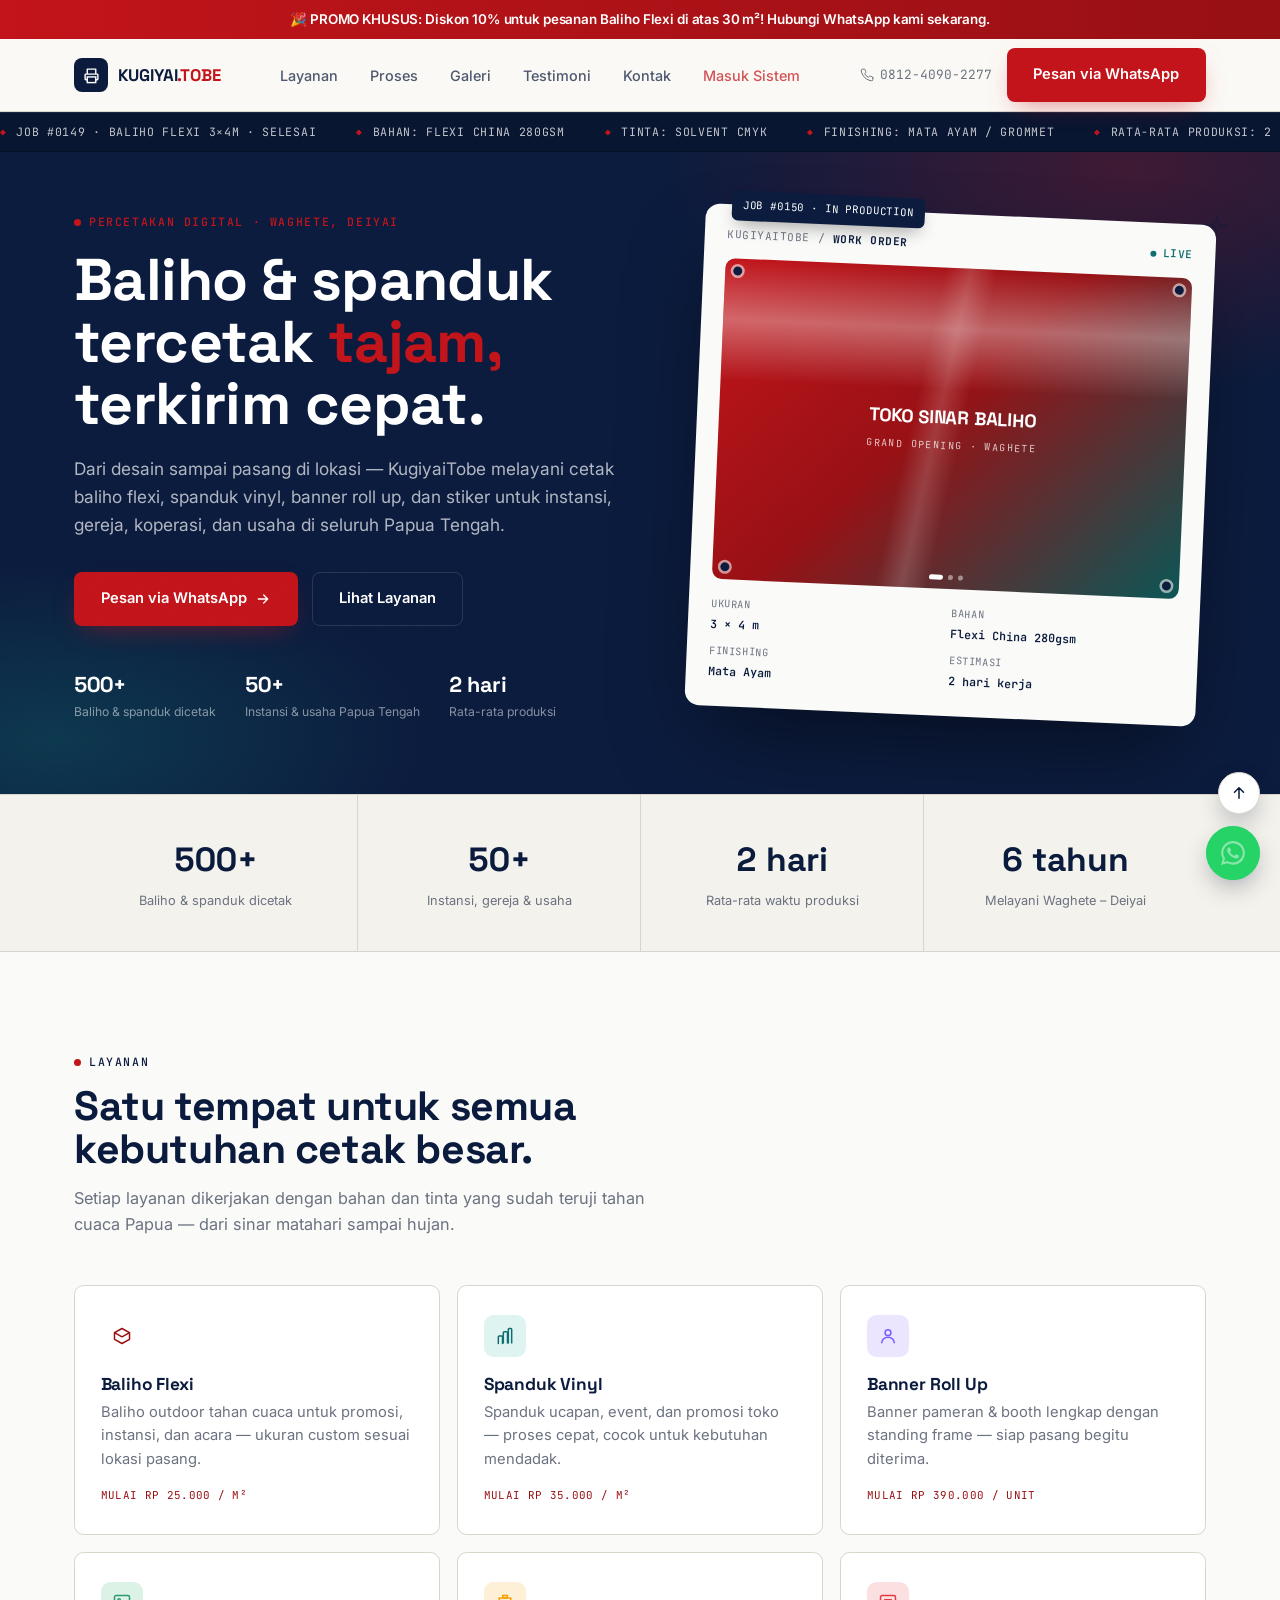
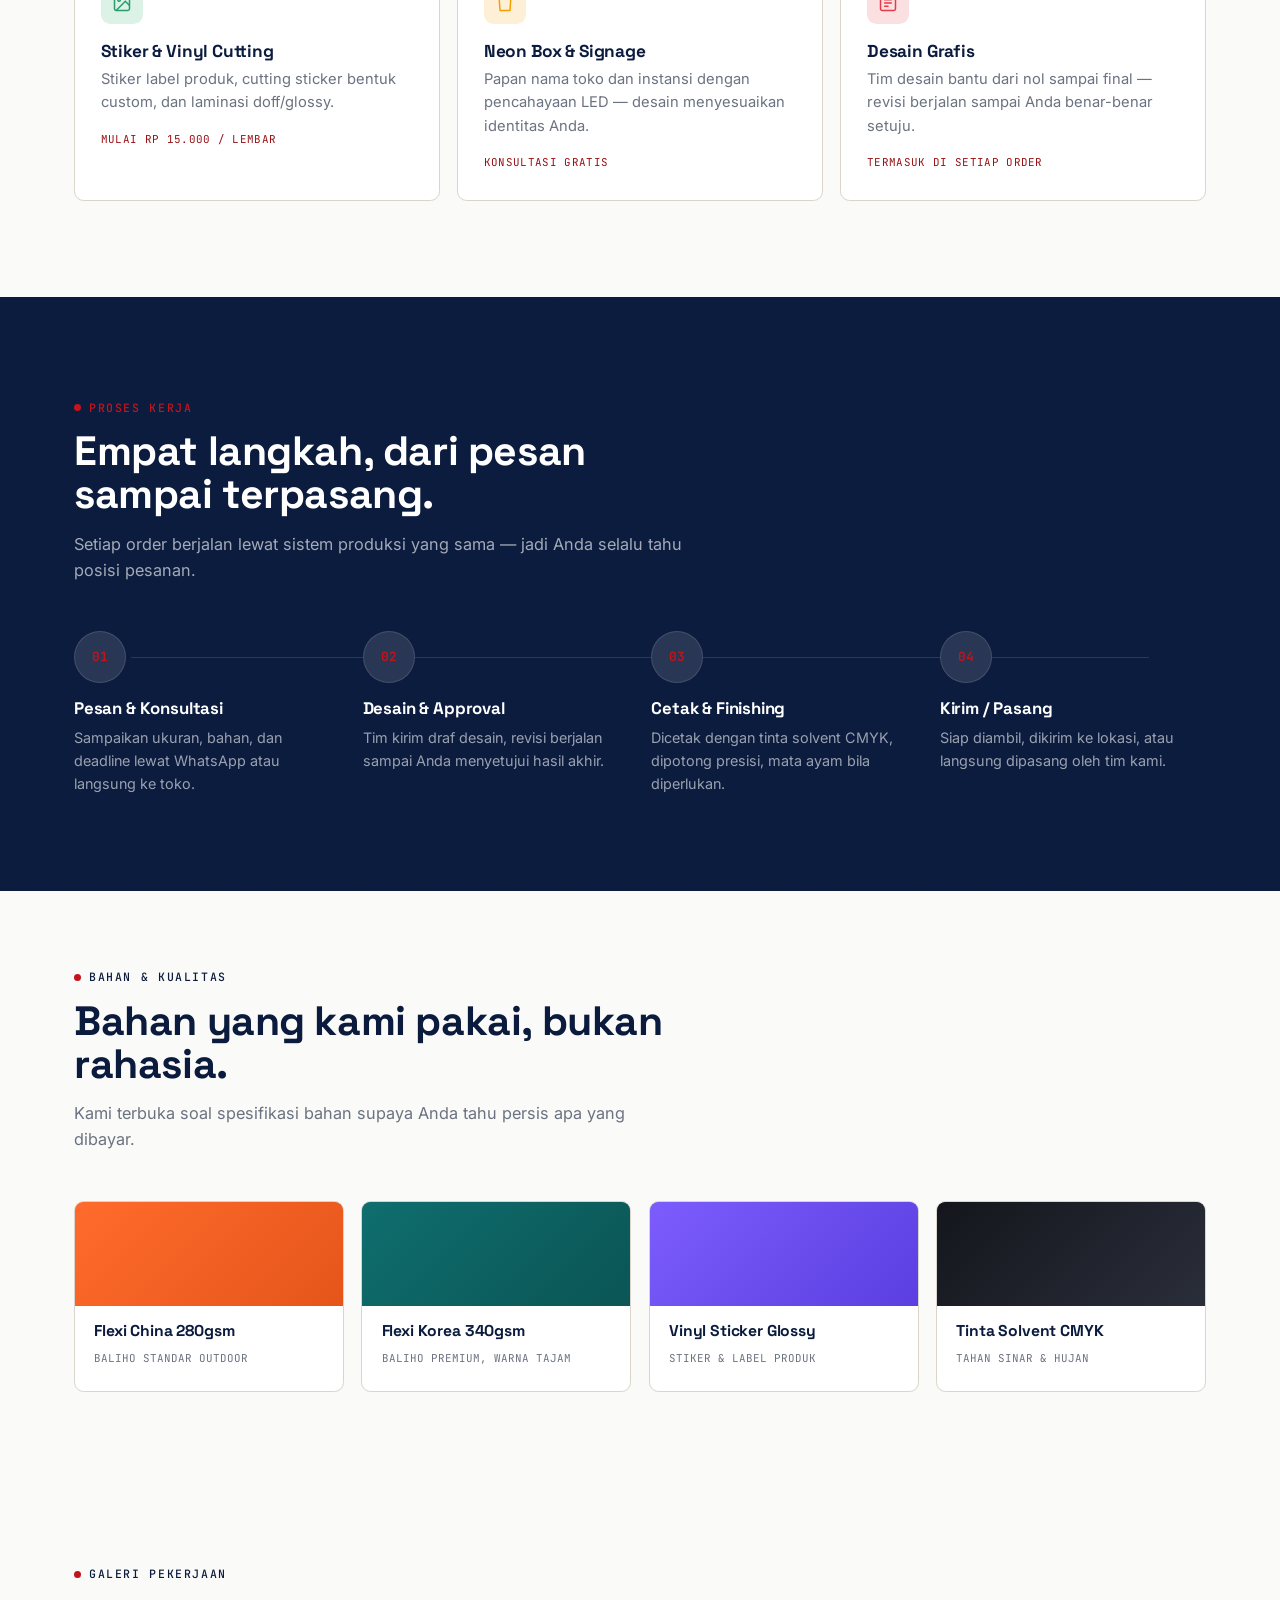
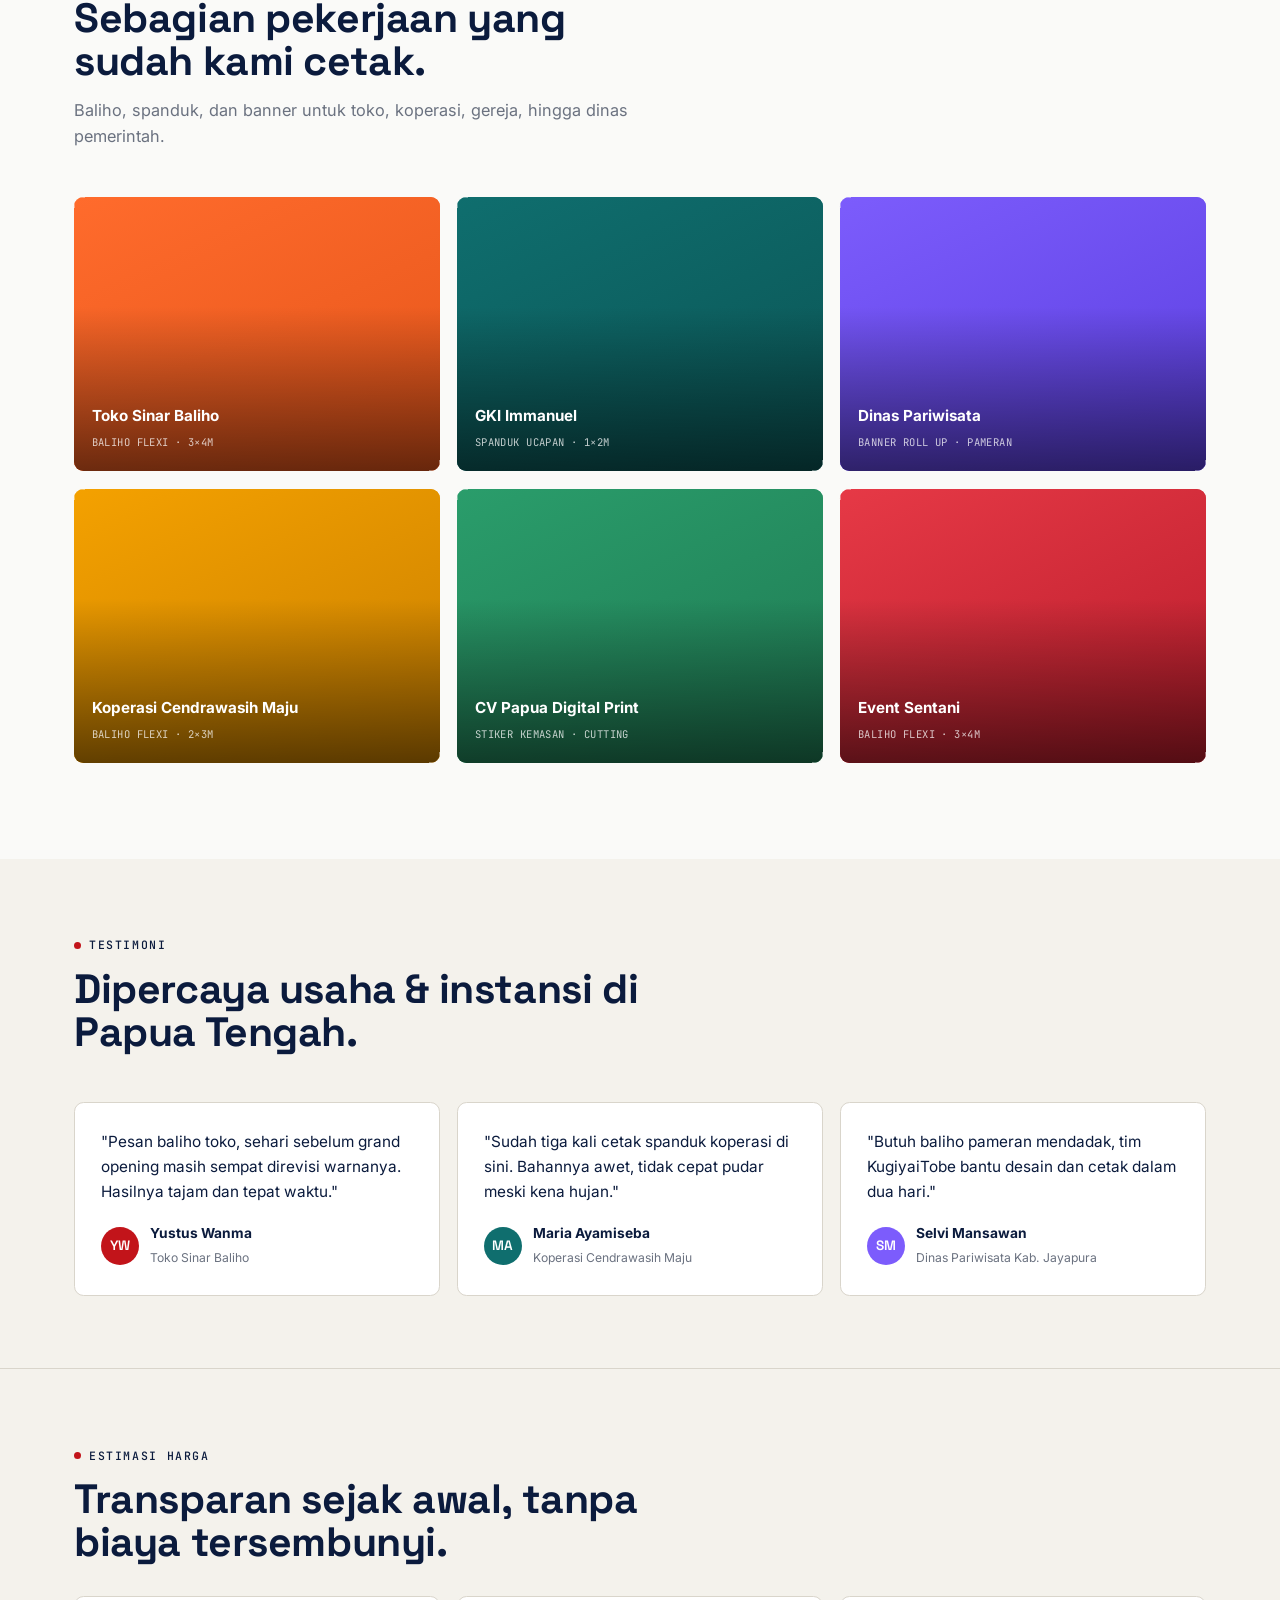
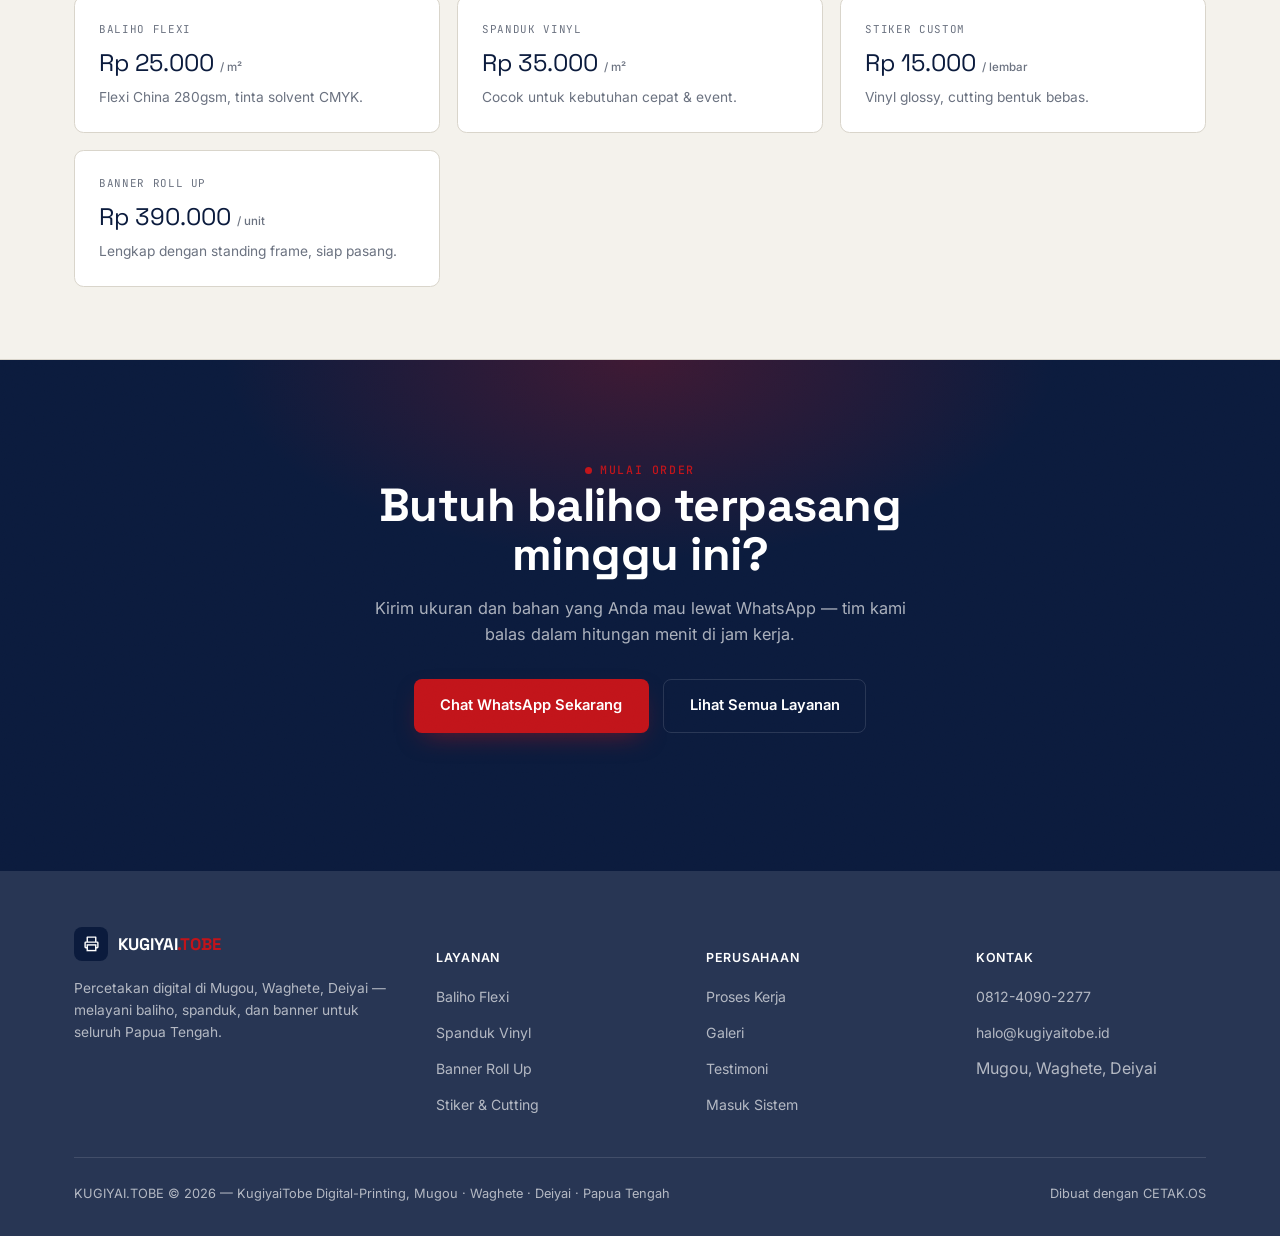
==== commit ce50e2b9: "Upgrade pertama setelah push ke repository" ====
--- a/index.html
+++ b/index.html
@@ -4,30 +4,41 @@
 <head>
     <meta charset="UTF-8">
     <meta name="viewport" content="width=device-width, initial-scale=1.0">
-    <title>CETAK.OS — KugiyaiTobe Digital-Printing</title>
+    <title>KUGIYAI.TOBE — Cetak Baliho, Spanduk &amp; Banner | Waghete, Deiyai</title>
+    <meta name="description"
+        content="KugiyaiTobe Digital-Printing — cetak baliho flexi, spanduk vinyl, banner roll up, dan stiker untuk instansi, gereja, koperasi, dan usaha di Papua Tengah. Cepat, tajam, tahan cuaca.">
 
     <link rel="preconnect" href="https://fonts.googleapis.com">
+    <link rel="preconnect" href="https://fonts.gstatic.com" crossorigin>
     <link
-        href="https://fonts.googleapis.com/css2?family=Space+Grotesk:wght@400;500;600;700&family=Inter:wght@400;500;600;700;800&family=JetBrains+Mono:wght@400;500;600&display=swap"
+        href="https://fonts.googleapis.com/css2?family=Space+Grotesk:wght@500;600;700&family=Inter:wght@400;500;600;700&family=JetBrains+Mono:wght@400;500;600&display=swap"
         rel="stylesheet">
 
-    <link href="asset/css/bootstrap.min.css" rel="stylesheet">
-    <script src="asset/js/chart.min.js"></script>
     <link rel="stylesheet" href="asset/css/style.css">
-    <link rel="stylesheet" href="asset/css/tailwind.built.css">
-
 </head>
 
-<body class="bg-canvas text-ink font-body antialiased" x-data="app()" x-init="init()">
-
-    <!-- ================= APP SHELL ================= -->
-    <div class="min-h-screen flex">
-
-        <!-- ============ SIDEBAR ============ -->
-        <aside class="hidden lg:flex flex-col w-64 shrink-0 bg-ink text-white h-screen sticky top-0">
-            <div class="px-5 py-5 flex items-center gap-2.5 border-b border-white/[0.06]">
-                <div class="w-9 h-9 rounded-xl bg-primary flex items-center justify-center shrink-0">
-                    <svg width="18" height="18" viewBox="0 0 24 24" fill="none">
+<body>
+
+    <!-- Top Promo Bar (controlled by CMS) -->
+    <div class="promo-bar" id="promoBanner">
+        <span id="promoBannerText">🎉 PROMO KHUSUS: Diskon 10% untuk pesanan Baliho Flexi di atas 30 m²! Hubungi
+            WhatsApp kami sekarang.</span>
+    </div>
+
+    <!-- reusable crop/registration mark -->
+    <svg width="0" height="0" style="position:absolute">
+        <symbol id="crop-mark" viewBox="0 0 20 20">
+            <path d="M10 0V6M10 14V20M0 10H6M14 10H20" stroke="currentColor" stroke-width="1.4" fill="none" />
+            <circle cx="10" cy="10" r="3" stroke="currentColor" stroke-width="1.4" fill="none" />
+        </symbol>
+    </svg>
+
+    <!-- ================= HEADER ================= -->
+    <header class="site">
+        <div class="wrap nav">
+            <a href="#" class="brand">
+                <span class="brand-mark">
+                    <svg width="17" height="17" viewBox="0 0 24 24" fill="none">
                         <path d="M6 9V3H18V9" stroke="white" stroke-width="2" stroke-linecap="round"
                             stroke-linejoin="round" />
                         <path
@@ -35,3237 +46,1417 @@
                             stroke="white" stroke-width="2" stroke-linecap="round" stroke-linejoin="round" />
                         <rect x="6" y="14" width="12" height="8" stroke="white" stroke-width="2" />
                     </svg>
-                </div>
+                </span>
+                <span class="brand-name">KUGIYAI<span>.TOBE</span></span>
+            </a>
+
+            <nav class="links" id="navLinks">
+                <a href="#layanan">Layanan</a>
+                <a href="#proses">Proses</a>
+                <a href="#galeri">Galeri</a>
+                <a href="#testimoni">Testimoni</a>
+                <a href="#kontak">Kontak</a>
+                <a href="dashboard.html" class="js-open-auth" data-view="login" style="color:var(--primary)">Masuk
+                    Sistem</a>
+            </nav>
+
+            <div class="nav-actions">
+                <span class="nav-tel">
+                    <svg width="14" height="14" viewBox="0 0 24 24" fill="none">
+                        <path
+                            d="M22 16.92v3a2 2 0 0 1-2.18 2 19.79 19.79 0 0 1-8.63-3.07 19.5 19.5 0 0 1-6-6 19.79 19.79 0 0 1-3.07-8.67A2 2 0 0 1 4.11 2h3a2 2 0 0 1 2 1.72c.12.9.34 1.79.65 2.65a2 2 0 0 1-.45 2.11L8.09 9.91a16 16 0 0 0 6 6l1.43-1.27a2 2 0 0 1 2.11-.45c.86.31 1.75.53 2.65.65A2 2 0 0 1 22 16.92z"
+                            stroke="currentColor" stroke-width="1.7" stroke-linecap="round" stroke-linejoin="round" />
+                    </svg>
+                    <span class="js-wa-phone">0812-4090-2277</span>
+                </span>
+                <a href="https://wa.me/6281240902277?text=Halo%20KugiyaiTobe%2C%20saya%20ingin%20tanya%20cetak%20baliho"
+                    class="btn btn-primary js-wa-btn" target="_blank" rel="noopener">Pesan via WhatsApp</a>
+                <button class="burger" id="burgerBtn" aria-label="Buka menu" aria-expanded="false">
+                    <span></span><span></span><span></span>
+                </button>
+            </div>
+        </div>
+    </header>
+
+    <!-- ================= HERO ================= -->
+    <section class="hero grain">
+        <!-- Running ticket strip khusus section hero (otomatis hilang saat discroll melewati section hero) -->
+        <div class="ticket-strip">
+            <div class="ticket-track">
+                <span>JOB #0149 · BALIHO FLEXI 3×4M · SELESAI</span>
+                <span>BAHAN: FLEXI CHINA 280GSM</span>
+                <span>TINTA: SOLVENT CMYK</span>
+                <span>FINISHING: MATA AYAM / GROMMET</span>
+                <span>RATA-RATA PRODUKSI: 2 HARI</span>
+                <span>500+ BALIHO &amp; SPANDUK TERCETAK</span>
+                <span>JOB #0149 · BALIHO FLEXI 3×4M · SELESAI</span>
+                <span>BAHAN: FLEXI CHINA 280GSM</span>
+                <span>TINTA: SOLVENT CMYK</span>
+                <span>FINISHING: MATA AYAM / GROMMET</span>
+                <span>RATA-RATA PRODUKSI: 2 HARI</span>
+                <span>500+ BALIHO &amp; SPANDUK TERCETAK</span>
+            </div>
+        </div>
+
+        <div class="wrap">
+            <div class="hero-inner">
+                <div data-reveal>
+                    <div class="eyebrow hero-eyebrow" id="heroEyebrow">Percetakan Digital · Waghete, Deiyai</div>
+                    <h1 id="heroTitle">Baliho &amp; spanduk<br>tercetak <em>tajam,</em><br>terkirim cepat.</h1>
+                    <p class="lead" id="heroLead">Dari desain sampai pasang di lokasi — KugiyaiTobe melayani cetak
+                        baliho flexi,
+                        spanduk vinyl, banner roll up, dan stiker untuk instansi, gereja, koperasi, dan usaha di seluruh
+                        Papua Tengah.</p>
+                    <div class="hero-ctas">
+                        <a href="https://wa.me/6281240902277?text=Halo%20KugiyaiTobe%2C%20saya%20ingin%20pesan%20cetak"
+                            class="btn btn-primary" target="_blank" rel="noopener">
+                            Pesan via WhatsApp
+                            <svg width="16" height="16" viewBox="0 0 24 24" fill="none">
+                                <path d="M5 12H19M19 12L13 6M19 12L13 18" stroke="currentColor" stroke-width="2"
+                                    stroke-linecap="round" stroke-linejoin="round" />
+                            </svg>
+                        </a>
+                        <a href="#layanan" class="btn btn-ghost-dark">Lihat Layanan</a>
+                    </div>
+                    <div class="hero-trust">
+                        <div><strong><span class="count-num" data-count-to="500">0</span>+</strong><span>Baliho &amp;
+                                spanduk dicetak</span></div>
+                        <div><strong><span class="count-num" data-count-to="50">0</span>+</strong><span>Instansi &amp;
+                                usaha Papua Tengah</span></div>
+                        <div><strong><span class="count-num" data-count-to="2">0</span> hari</strong><span>Rata-rata
+                                produksi</span></div>
+                    </div>
+                </div>
+
+                <div class="ticket-visual" data-reveal>
+                    <div class="job-card">
+                        <svg class="crop tl">
+                            <use href="#crop-mark" />
+                        </svg>
+                        <svg class="crop tr">
+                            <use href="#crop-mark" />
+                        </svg>
+                        <svg class="crop bl">
+                            <use href="#crop-mark" />
+                        </svg>
+                        <svg class="crop br">
+                            <use href="#crop-mark" />
+                        </svg>
+                        <span class="job-tag" id="heroJobTag">JOB #0150 · IN PRODUCTION</span>
+
+                        <div class="job-head">
+                            <span>KUGIYAITOBE / <b>WORK ORDER</b></span>
+                            <span class="dot-live">LIVE</span>
+                        </div>
+
+                        <div class="banner-preview" id="heroBannerPreview">
+                            <div class="banner-slides" id="heroBannerSlides">
+                                <img class="banner-slide-img is-active" id="heroBannerImg"
+                                    src="https://images.unsplash.com/photo-1542751371-adc38448a05e?auto=format&fit=crop&w=800&q=80"
+                                    alt="Hero Banner Preview" loading="lazy" onerror="this.style.display='none'">
+                            </div>
+                            <div class="fold"></div>
+                            <div class="scan"></div>
+                            <span class="grommet g1"></span><span class="grommet g2"></span>
+                            <span class="grommet g3"></span><span class="grommet g4"></span>
+                            <div class="banner-copy">
+                                <div class="b1" id="heroBannerTitle">TOKO SINAR BALIHO</div>
+                                <div class="b2" id="heroBannerSubtitle">Grand Opening · Waghete</div>
+                            </div>
+                            <div class="banner-dots" id="heroBannerDots"></div>
+                        </div>
+
+                        <div class="job-meta">
+                            <div><span class="k">Ukuran</span><span class="v" id="heroMetaUkuran">3 × 4 m</span></div>
+                            <div><span class="k">Bahan</span><span class="v" id="heroMetaBahan">Flexi China
+                                    280gsm</span></div>
+                            <div><span class="k">Finishing</span><span class="v" id="heroMetaFinishing">Mata Ayam</span>
+                            </div>
+                            <div><span class="k">Estimasi</span><span class="v" id="heroMetaEstimasi">2 hari
+                                    kerja</span></div>
+                        </div>
+                    </div>
+                </div>
+            </div>
+        </div>
+    </section>
+
+    <!-- ================= STATS ================= -->
+    <section class="stats-bar">
+        <div class="wrap stats-grid">
+            <div class="stat" data-reveal><strong><span class="count-num"
+                        data-count-to="500">0</span>+</strong><span>Baliho &amp; spanduk dicetak</span></div>
+            <div class="stat" data-reveal><strong><span class="count-num"
+                        data-count-to="50">0</span>+</strong><span>Instansi, gereja &amp; usaha</span></div>
+            <div class="stat" data-reveal><strong><span class="count-num" data-count-to="2">0</span>
+                    hari</strong><span>Rata-rata waktu produksi</span></div>
+            <div class="stat" data-reveal><strong><span class="count-num" data-count-to="6">0</span>
+                    tahun</strong><span>Melayani Waghete – Deiyai</span></div>
+        </div>
+    </section>
+
+    <!-- ================= LAYANAN ================= -->
+    <section class="section" id="layanan">
+        <div class="wrap">
+            <div class="section-head" data-reveal>
+                <div class="eyebrow">Layanan</div>
+                <h2>Satu tempat untuk semua kebutuhan cetak besar.</h2>
+                <p>Setiap layanan dikerjakan dengan bahan dan tinta yang sudah teruji tahan cuaca Papua — dari sinar
+                    matahari sampai hujan.</p>
+            </div>
+
+            <div class="service-grid" id="serviceGrid">
+                <div class="service-card" data-reveal>
+                    <div class="service-icon" style="background:var(--primary-light);color:var(--primary-dark)">
+                        <svg width="20" height="20" viewBox="0 0 24 24" fill="none">
+                            <path d="M21 8L12 3L3 8L12 13L21 8Z" stroke="currentColor" stroke-width="1.8"
+                                stroke-linejoin="round" />
+                            <path d="M3 8V16L12 21L21 16V8" stroke="currentColor" stroke-width="1.8"
+                                stroke-linejoin="round" />
+                        </svg>
+                    </div>
+                    <h3>Baliho Flexi</h3>
+                    <p>Baliho outdoor tahan cuaca untuk promosi, instansi, dan acara — ukuran custom sesuai lokasi
+                        pasang.</p>
+                    <div class="service-spec">MULAI RP 25.000 / M²</div>
+                </div>
+
+                <div class="service-card" data-reveal>
+                    <div class="service-icon" style="background:var(--teal-light,#DFF3F1);color:var(--teal)">
+                        <svg width="20" height="20" viewBox="0 0 24 24" fill="none">
+                            <path d="M4 21V13C4 12.4477 4.44772 12 5 12H9V21" stroke="currentColor" stroke-width="1.8"
+                                stroke-linecap="round" stroke-linejoin="round" />
+                            <path d="M10 21V8C10 7.44772 10.4477 7 11 7H14C14.5523 7 15 7.44772 15 8V21"
+                                stroke="currentColor" stroke-width="1.8" />
+                            <path d="M16 21V4C16 3.44772 16.4477 3 17 3H19C19.5523 3 20 3.44772 20 4V21"
+                                stroke="currentColor" stroke-width="1.8" />
+                        </svg>
+                    </div>
+                    <h3>Spanduk Vinyl</h3>
+                    <p>Spanduk ucapan, event, dan promosi toko — proses cepat, cocok untuk kebutuhan mendadak.</p>
+                    <div class="service-spec">MULAI RP 35.000 / M²</div>
+                </div>
+
+                <div class="service-card" data-reveal>
+                    <div class="service-icon" style="background:#EBE6FE;color:#7C5CFC">
+                        <svg width="20" height="20" viewBox="0 0 24 24" fill="none">
+                            <circle cx="12" cy="8" r="3.5" stroke="currentColor" stroke-width="1.8" />
+                            <path d="M4.5 20C4.5 16.4 7.85 13.5 12 13.5C16.15 13.5 19.5 16.4 19.5 20"
+                                stroke="currentColor" stroke-width="1.8" stroke-linecap="round" />
+                        </svg>
+                    </div>
+                    <h3>Banner Roll Up</h3>
+                    <p>Banner pameran &amp; booth lengkap dengan standing frame — siap pasang begitu diterima.</p>
+                    <div class="service-spec">MULAI RP 390.000 / UNIT</div>
+                </div>
+
+                <div class="service-card" data-reveal>
+                    <div class="service-icon" style="background:#DDF2E7;color:#2A9D6B">
+                        <svg width="20" height="20" viewBox="0 0 24 24" fill="none">
+                            <rect x="3" y="3" width="18" height="18" rx="2" stroke="currentColor" stroke-width="1.8" />
+                            <circle cx="8.5" cy="8.5" r="1.5" stroke="currentColor" stroke-width="1.8" />
+                            <path d="M21 15L16 10L5 21" stroke="currentColor" stroke-width="1.8" />
+                        </svg>
+                    </div>
+                    <h3>Stiker &amp; Vinyl Cutting</h3>
+                    <p>Stiker label produk, cutting sticker bentuk custom, dan laminasi doff/glossy.</p>
+                    <div class="service-spec">MULAI RP 15.000 / LEMBAR</div>
+                </div>
+
+                <div class="service-card" data-reveal>
+                    <div class="service-icon" style="background:#FDF0D6;color:#F4A100">
+                        <svg width="20" height="20" viewBox="0 0 24 24" fill="none">
+                            <path d="M9 3H15L14 6H10L9 3Z" stroke="currentColor" stroke-width="1.8"
+                                stroke-linejoin="round" />
+                            <path d="M5 6H19L18 21H6L5 6Z" stroke="currentColor" stroke-width="1.8"
+                                stroke-linejoin="round" />
+                        </svg>
+                    </div>
+                    <h3>Neon Box &amp; Signage</h3>
+                    <p>Papan nama toko dan instansi dengan pencahayaan LED — desain menyesuaikan identitas Anda.</p>
+                    <div class="service-spec">KONSULTASI GRATIS</div>
+                </div>
+
+                <div class="service-card" data-reveal>
+                    <div class="service-icon" style="background:#FBE0E2;color:#E63946">
+                        <svg width="20" height="20" viewBox="0 0 24 24" fill="none">
+                            <rect x="3" y="3" width="18" height="18" rx="2" stroke="currentColor" stroke-width="1.8" />
+                            <path d="M8 8H16M8 12H16M8 16H12" stroke="currentColor" stroke-width="1.8"
+                                stroke-linecap="round" />
+                        </svg>
+                    </div>
+                    <h3>Desain Grafis</h3>
+                    <p>Tim desain bantu dari nol sampai final — revisi berjalan sampai Anda benar-benar setuju.</p>
+                    <div class="service-spec">TERMASUK DI SETIAP ORDER</div>
+                </div>
+            </div>
+        </div>
+    </section>
+
+    <!-- ================= PROSES ================= -->
+    <section class="section process-wrap grain on-dark" id="proses">
+        <div class="wrap">
+            <div class="section-head" data-reveal>
+                <div class="eyebrow" style="color:var(--primary)">Proses Kerja</div>
+                <h2>Empat langkah, dari pesan sampai terpasang.</h2>
+                <p>Setiap order berjalan lewat sistem produksi yang sama — jadi Anda selalu tahu posisi pesanan.</p>
+            </div>
+
+            <div class="process-rail">
+                <div class="process-step" data-reveal>
+                    <div class="step-num">01</div>
+                    <h3>Pesan &amp; Konsultasi</h3>
+                    <p>Sampaikan ukuran, bahan, dan deadline lewat WhatsApp atau langsung ke toko.</p>
+                </div>
+                <div class="process-step" data-reveal>
+                    <div class="step-num">02</div>
+                    <h3>Desain &amp; Approval</h3>
+                    <p>Tim kirim draf desain, revisi berjalan sampai Anda menyetujui hasil akhir.</p>
+                </div>
+                <div class="process-step" data-reveal>
+                    <div class="step-num">03</div>
+                    <h3>Cetak &amp; Finishing</h3>
+                    <p>Dicetak dengan tinta solvent CMYK, dipotong presisi, mata ayam bila diperlukan.</p>
+                </div>
+                <div class="process-step" data-reveal>
+                    <div class="step-num">04</div>
+                    <h3>Kirim / Pasang</h3>
+                    <p>Siap diambil, dikirim ke lokasi, atau langsung dipasang oleh tim kami.</p>
+                </div>
+            </div>
+        </div>
+    </section>
+
+    <!-- ================= MATERIAL ================= -->
+    <section class="section tight" id="bahan">
+        <div class="wrap">
+            <div class="section-head" data-reveal>
+                <div class="eyebrow">Bahan &amp; Kualitas</div>
+                <h2>Bahan yang kami pakai, bukan rahasia.</h2>
+                <p>Kami terbuka soal spesifikasi bahan supaya Anda tahu persis apa yang dibayar.</p>
+            </div>
+
+            <div class="material-strip">
+                <div class="material-card" data-reveal>
+                    <div class="material-swatch" style="background:linear-gradient(135deg,#FF6B2C,#E5551A)"></div>
+                    <div class="material-body">
+                        <h4>Flexi China 280gsm</h4><span>BALIHO STANDAR OUTDOOR</span>
+                    </div>
+                </div>
+                <div class="material-card" data-reveal>
+                    <div class="material-swatch" style="background:linear-gradient(135deg,#0F6E6E,#0B5555)"></div>
+                    <div class="material-body">
+                        <h4>Flexi Korea 340gsm</h4><span>BALIHO PREMIUM, WARNA TAJAM</span>
+                    </div>
+                </div>
+                <div class="material-card" data-reveal>
+                    <div class="material-swatch" style="background:linear-gradient(135deg,#7C5CFC,#5B3FE0)"></div>
+                    <div class="material-body">
+                        <h4>Vinyl Sticker Glossy</h4><span>STIKER &amp; LABEL PRODUK</span>
+                    </div>
+                </div>
+                <div class="material-card" data-reveal>
+                    <div class="material-swatch" style="background:linear-gradient(135deg,#14161C,#2A2E3A)"></div>
+                    <div class="material-body">
+                        <h4>Tinta Solvent CMYK</h4><span>TAHAN SINAR &amp; HUJAN</span>
+                    </div>
+                </div>
+            </div>
+        </div>
+    </section>
+
+    <!-- ================= GALERI ================= -->
+    <section class="section" id="galeri">
+        <div class="wrap">
+            <div class="section-head" data-reveal>
+                <div class="eyebrow">Galeri Pekerjaan</div>
+                <h2>Sebagian pekerjaan yang sudah kami cetak.</h2>
+                <p>Baliho, spanduk, dan banner untuk toko, koperasi, gereja, hingga dinas pemerintah.</p>
+            </div>
+
+            <div class="portfolio-grid" id="portfolioGrid">
+                <div class="port-card" style="background:linear-gradient(155deg,#FF6B2C,#E5551A)" data-reveal>
+                    <img class="port-img"
+                        src="https://images.unsplash.com/photo-1542751371-adc38448a05e?auto=format&fit=crop&w=800&q=80"
+                        alt="Toko Sinar Baliho" loading="lazy" onerror="this.style.display='none'">
+                    <svg class="crop tl">
+                        <use href="#crop-mark" />
+                    </svg>
+                    <svg class="crop br">
+                        <use href="#crop-mark" />
+                    </svg>
+                    <div class="port-label"><b>Toko Sinar Baliho</b><span>BALIHO FLEXI · 3×4M</span></div>
+                </div>
+                <div class="port-card" style="background:linear-gradient(155deg,#0F6E6E,#0B5555)" data-reveal>
+                    <img class="port-img"
+                        src="https://images.unsplash.com/photo-1607604276583-eef5d076aa5f?auto=format&fit=crop&w=800&q=80"
+                        alt="GKI Immanuel" loading="lazy" onerror="this.style.display='none'">
+                    <svg class="crop tl">
+                        <use href="#crop-mark" />
+                    </svg>
+                    <svg class="crop br">
+                        <use href="#crop-mark" />
+                    </svg>
+                    <div class="port-label"><b>GKI Immanuel</b><span>SPANDUK UCAPAN · 1×2M</span></div>
+                </div>
+                <div class="port-card" style="background:linear-gradient(155deg,#7C5CFC,#5B3FE0)" data-reveal>
+                    <img class="port-img"
+                        src="https://images.unsplash.com/photo-1531482615713-2afd69097998?auto=format&fit=crop&w=800&q=80"
+                        alt="Dinas Pariwisata" loading="lazy" onerror="this.style.display='none'">
+                    <svg class="crop tl">
+                        <use href="#crop-mark" />
+                    </svg>
+                    <svg class="crop br">
+                        <use href="#crop-mark" />
+                    </svg>
+                    <div class="port-label"><b>Dinas Pariwisata</b><span>BANNER ROLL UP · PAMERAN</span></div>
+                </div>
+                <div class="port-card" style="background:linear-gradient(155deg,#F4A100,#C97F00)" data-reveal>
+                    <img class="port-img"
+                        src="https://images.unsplash.com/photo-1508873696983-2df57046475a?auto=format&fit=crop&w=800&q=80"
+                        alt="Koperasi Cendrawasih Maju" loading="lazy" onerror="this.style.display='none'">
+                    <svg class="crop tl">
+                        <use href="#crop-mark" />
+                    </svg>
+                    <svg class="crop br">
+                        <use href="#crop-mark" />
+                    </svg>
+                    <div class="port-label"><b>Koperasi Cendrawasih Maju</b><span>BALIHO FLEXI · 2×3M</span></div>
+                </div>
+                <div class="port-card" style="background:linear-gradient(155deg,#2A9D6B,#1F7A53)" data-reveal>
+                    <img class="port-img"
+                        src="https://images.unsplash.com/photo-1589939705384-5185137a7f0f?auto=format&fit=crop&w=800&q=80"
+                        alt="CV Papua Digital Print" loading="lazy" onerror="this.style.display='none'">
+                    <svg class="crop tl">
+                        <use href="#crop-mark" />
+                    </svg>
+                    <svg class="crop br">
+                        <use href="#crop-mark" />
+                    </svg>
+                    <div class="port-label"><b>CV Papua Digital Print</b><span>STIKER KEMASAN · CUTTING</span></div>
+                </div>
+                <div class="port-card" style="background:linear-gradient(155deg,#E63946,#B91C2B)" data-reveal>
+                    <img class="port-img"
+                        src="https://images.unsplash.com/photo-1511578314322-379afb476865?auto=format&fit=crop&w=800&q=80"
+                        alt="Event Sentani" loading="lazy" onerror="this.style.display='none'">
+                    <svg class="crop tl">
+                        <use href="#crop-mark" />
+                    </svg>
+                    <svg class="crop br">
+                        <use href="#crop-mark" />
+                    </svg>
+                    <div class="port-label"><b>Event Sentani</b><span>BALIHO FLEXI · 3×4M</span></div>
+                </div>
+            </div>
+        </div>
+    </section>
+
+    <!-- ================= TESTIMONI ================= -->
+    <section class="section tight" id="testimoni" style="background:var(--canvas-soft)">
+        <div class="wrap">
+            <div class="section-head" data-reveal>
+                <div class="eyebrow">Testimoni</div>
+                <h2>Dipercaya usaha &amp; instansi di Papua Tengah.</h2>
+            </div>
+
+            <div class="testi-grid" id="testiGrid">
+                <div class="testi-card" data-reveal>
+                    <p class="testi-quote">"Pesan baliho toko, sehari sebelum grand opening masih sempat direvisi
+                        warnanya. Hasilnya tajam dan tepat waktu."</p>
+                    <div class="testi-who">
+                        <div class="avatar" style="background:var(--primary)">YW</div>
+                        <div><strong>Yustus Wanma</strong><span>Toko Sinar Baliho</span></div>
+                    </div>
+                </div>
+                <div class="testi-card" data-reveal>
+                    <p class="testi-quote">"Sudah tiga kali cetak spanduk koperasi di sini. Bahannya awet, tidak cepat
+                        pudar meski kena hujan."</p>
+                    <div class="testi-who">
+                        <div class="avatar" style="background:var(--teal)">MA</div>
+                        <div><strong>Maria Ayamiseba</strong><span>Koperasi Cendrawasih Maju</span></div>
+                    </div>
+                </div>
+                <div class="testi-card" data-reveal>
+                    <p class="testi-quote">"Butuh baliho pameran mendadak, tim KugiyaiTobe bantu desain dan cetak dalam
+                        dua hari."</p>
+                    <div class="testi-who">
+                        <div class="avatar" style="background:#7C5CFC">SM</div>
+                        <div><strong>Selvi Mansawan</strong><span>Dinas Pariwisata Kab. Jayapura</span></div>
+                    </div>
+                </div>
+            </div>
+        </div>
+    </section>
+
+    <!-- ================= PRICING NOTE ================= -->
+    <section class="price-band section tight">
+        <div class="wrap">
+            <div class="section-head" data-reveal style="margin-bottom:2rem">
+                <div class="eyebrow">Estimasi Harga</div>
+                <h2>Transparan sejak awal, tanpa biaya tersembunyi.</h2>
+            </div>
+            <div class="price-row" id="priceRow">
+                <div class="price-item" data-reveal>
+                    <div class="k">Baliho Flexi</div>
+                    <div class="v">Rp 25.000 <small>/ m²</small></div>
+                    <p style="color:var(--steel);font-size:.86rem">Flexi China 280gsm, tinta solvent CMYK.</p>
+                </div>
+                <div class="price-item" data-reveal>
+                    <div class="k">Spanduk Vinyl</div>
+                    <div class="v">Rp 35.000 <small>/ m²</small></div>
+                    <p style="color:var(--steel);font-size:.86rem">Cocok untuk kebutuhan cepat &amp; event.</p>
+                </div>
+                <div class="price-item" data-reveal>
+                    <div class="k">Stiker Custom</div>
+                    <div class="v">Rp 15.000 <small>/ lembar</small></div>
+                    <p style="color:var(--steel);font-size:.86rem">Vinyl glossy, cutting bentuk bebas.</p>
+                </div>
+                <div class="price-item" data-reveal>
+                    <div class="k">Banner Roll Up</div>
+                    <div class="v">Rp 390.000 <small>/ unit</small></div>
+                    <p style="color:var(--steel);font-size:.86rem">Lengkap dengan standing frame, siap pasang.</p>
+                </div>
+            </div>
+        </div>
+    </section>
+
+    <!-- ================= FINAL CTA ================= -->
+    <section class="final-cta grain" id="kontak">
+        <div class="wrap final-cta-inner">
+            <div class="eyebrow" style="color:var(--primary);justify-content:center">Mulai Order</div>
+            <h2 id="ctaJudul">Butuh baliho terpasang minggu ini?</h2>
+            <p id="ctaLead">Kirim ukuran dan bahan yang Anda mau lewat WhatsApp — tim kami balas dalam hitungan menit di
+                jam kerja.
+            </p>
+            <div class="hero-ctas">
+                <a href="https://wa.me/6281240902277?text=Halo%20KugiyaiTobe%2C%20saya%20ingin%20pesan%20cetak"
+                    class="btn btn-primary js-wa-btn" target="_blank" rel="noopener">Chat WhatsApp Sekarang</a>
+                <a href="#layanan" class="btn btn-ghost-dark">Lihat Semua Layanan</a>
+            </div>
+        </div>
+    </section>
+
+    <!-- ================= FOOTER ================= -->
+    <footer class="site">
+        <div class="wrap">
+            <div class="footer-grid">
                 <div>
-                    <div class="font-display font-bold text-[15px] leading-none tracking-tight">KUGIYAI<span
-                            class="text-primary">.TOBE</span></div>
-                    <div class="text-[10px] text-white/35 mt-1">KugiyaiTobe Digital-Printing</div>
-                </div>
-            </div>
-
-            <nav class="flex-1 overflow-y-auto py-4 px-3 space-y-0.5">
-                <div class="text-[10px] uppercase tracking-wider text-white/30 font-semibold px-3 mb-2 mt-1"
-                    x-text="loginRole==='Pelanggan' ? 'Menu Pelanggan' : 'Menu Utama'"></div>
-                <template x-for="item in navItems" :key="item.key">
-                    <button @click="page=item.key"
-                        :class="page===item.key ? 'active bg-white/[0.08] text-white' : 'text-white/55'"
-                        class="nav-link-item w-full flex items-center gap-3 px-3 py-2.5 rounded-xl text-sm font-medium">
-                        <span x-html="item.icon" class="shrink-0 w-4.5 h-4.5"></span>
-                        <span x-text="item.label"></span>
+                    <div class="brand" style="margin-bottom:1rem">
+                        <span class="brand-mark">
+                            <svg width="17" height="17" viewBox="0 0 24 24" fill="none">
+                                <path d="M6 9V3H18V9" stroke="white" stroke-width="2" stroke-linecap="round"
+                                    stroke-linejoin="round" />
+                                <path
+                                    d="M6 18H4C3.44772 18 3 17.5523 3 17V11C3 10.4477 3.44772 10 4 10H20C20.5523 10 21 10.4477 21 11V17C21 17.5523 20.5523 18 20 18H18"
+                                    stroke="white" stroke-width="2" stroke-linecap="round" stroke-linejoin="round" />
+                                <rect x="6" y="14" width="12" height="8" stroke="white" stroke-width="2" />
+                            </svg>
+                        </span>
+                        <span class="brand-name" style="color:#fff">KUGIYAI<span>.TOBE</span></span>
+                    </div>
+                    <p style="font-size:.86rem;max-width:20rem">Percetakan digital di Mugou, Waghete, Deiyai — melayani
+                        baliho, spanduk, dan banner untuk seluruh Papua Tengah.</p>
+                </div>
+                <div>
+                    <h5>Layanan</h5>
+                    <ul>
+                        <li><a href="#layanan">Baliho Flexi</a></li>
+                        <li><a href="#layanan">Spanduk Vinyl</a></li>
+                        <li><a href="#layanan">Banner Roll Up</a></li>
+                        <li><a href="#layanan">Stiker &amp; Cutting</a></li>
+                    </ul>
+                </div>
+                <div>
+                    <h5>Perusahaan</h5>
+                    <ul>
+                        <li><a href="#proses">Proses Kerja</a></li>
+                        <li><a href="#galeri">Galeri</a></li>
+                        <li><a href="#testimoni">Testimoni</a></li>
+                        <li><a href="dashboard.html" class="js-open-auth" data-view="login">Masuk Sistem</a></li>
+                    </ul>
+                </div>
+                <div>
+                    <h5>Kontak</h5>
+                    <ul>
+                        <li><a href="https://wa.me/6281240902277" target="_blank" rel="noopener"
+                                class="js-wa-phone">0812-4090-2277</a></li>
+                        <li><a href="mailto:halo@kugiyaitobe.id">halo@kugiyaitobe.id</a></li>
+                        <li><span>Mugou, Waghete, Deiyai</span></li>
+                    </ul>
+                </div>
+            </div>
+            <div class="footer-bottom">
+                <span>KUGIYAI.TOBE © <span id="year"></span> — KugiyaiTobe Digital-Printing, Mugou · Waghete · Deiyai ·
+                    Papua Tengah</span>
+                <span>Dibuat dengan CETAK.OS</span>
+            </div>
+        </div>
+    </footer>
+
+    <!-- ================= FAB (Floating Action Button — WhatsApp) ================= -->
+    <!-- Muncul setelah hero discroll lewat supaya tidak menumpuk dengan tombol WA di
+         header/hero; selalu memakai nomor & pesan yang sama dengan CTA lain di halaman. -->
+    <div class="fab-wrap" id="fabWrap">
+        <div class="fab-item">
+            <button type="button" class="fab fab-secondary" id="fabTopBtn" aria-label="Kembali ke atas" hidden>
+                <svg width="18" height="18" viewBox="0 0 24 24" fill="none" aria-hidden="true">
+                    <path d="M12 19V5M12 5L6 11M12 5L18 11" stroke="currentColor" stroke-width="2"
+                        stroke-linecap="round" stroke-linejoin="round" />
+                </svg>
+            </button>
+            <span class="fab-tooltip">Ke atas</span>
+        </div>
+        <div class="fab-item">
+            <a href="https://wa.me/6281240902277?text=Halo%20KugiyaiTobe%2C%20saya%20ingin%20tanya%20cetak%20baliho"
+                class="fab fab-primary js-wa-btn" target="_blank" rel="noopener" aria-label="Chat via WhatsApp"
+                id="fabWaBtn">
+                <span class="fab-ping" aria-hidden="true"></span>
+                <svg width="24" height="24" viewBox="0 0 24 24" fill="none" aria-hidden="true">
+                    <path
+                        d="M20.52 3.48A11.86 11.86 0 0 0 12.04 0C5.5 0 .2 5.3.2 11.85c0 2.09.55 4.13 1.6 5.93L0 24l6.4-1.68a11.8 11.8 0 0 0 5.64 1.44h.01c6.54 0 11.85-5.31 11.85-11.85 0-3.17-1.24-6.14-3.38-8.43zM12.04 21.5h-.01a9.7 9.7 0 0 1-4.94-1.35l-.35-.21-3.68.97.98-3.58-.23-.37a9.63 9.63 0 0 1-1.48-5.11c0-5.35 4.36-9.7 9.72-9.7a9.65 9.65 0 0 1 6.87 2.85 9.63 9.63 0 0 1 2.84 6.86c0 5.35-4.36 9.64-9.72 9.64zm5.32-7.27c-.29-.15-1.72-.85-1.98-.95-.27-.1-.46-.15-.66.15-.19.29-.75.94-.92 1.14-.17.19-.34.22-.63.07-.29-.15-1.23-.45-2.34-1.44-.86-.77-1.45-1.72-1.62-2.01-.17-.29-.02-.45.13-.6.13-.13.29-.34.44-.51.15-.17.19-.29.29-.48.1-.19.05-.37-.02-.51-.07-.15-.66-1.58-.9-2.17-.24-.57-.48-.49-.66-.5h-.56c-.19 0-.51.07-.78.37-.27.29-1.02 1-1.02 2.44s1.05 2.83 1.19 3.02c.15.19 2.06 3.14 4.99 4.4.7.3 1.24.48 1.66.61.7.22 1.34.19 1.84.12.56-.08 1.72-.7 1.96-1.38.24-.68.24-1.26.17-1.38-.07-.12-.26-.19-.55-.34z"
+                        fill="currentColor" />
+                </svg>
+            </a>
+            <span class="fab-tooltip">Chat via WhatsApp</span>
+        </div>
+    </div>
+
+    <!-- ================= AUTH MODAL (Masuk / Daftar / Lupa Sandi) ================= -->
+    <div class="auth-overlay" id="authOverlay" aria-hidden="true">
+        <div class="auth-backdrop" data-auth-close></div>
+        <div class="auth-modal" role="dialog" aria-modal="true" aria-labelledby="authTitle" tabindex="-1">
+            <button type="button" class="auth-close" data-auth-close aria-label="Tutup">
+                <svg width="16" height="16" viewBox="0 0 24 24" fill="none">
+                    <path d="M4 4L20 20M20 4L4 20" stroke="currentColor" stroke-width="2" stroke-linecap="round" />
+                </svg>
+            </button>
+
+            <div class="auth-brand">
+                <span class="auth-brand-mark">
+                    <svg width="20" height="20" viewBox="0 0 24 24" fill="none">
+                        <path d="M6 9V3H18V9" stroke="white" stroke-width="2" stroke-linecap="round"
+                            stroke-linejoin="round" />
+                        <path
+                            d="M6 18H4C3.44772 18 3 17.5523 3 17V11C3 10.4477 3.44772 10 4 10H20C20.5523 10 21 10.4477 21 11V17C21 17.5523 20.5523 18 20 18H18"
+                            stroke="white" stroke-width="2" stroke-linecap="round" stroke-linejoin="round" />
+                        <rect x="6" y="14" width="12" height="8" stroke="white" stroke-width="2" />
+                    </svg>
+                </span>
+                <span class="auth-brand-name">KUGIYAI<span>.TOBE</span></span>
+            </div>
+            <p class="auth-subtitle">KugiyaiTobe Digital-Printing — Waghete, Deiyai</p>
+
+            <div class="auth-tabs" data-auth-tabs>
+                <button type="button" class="auth-tab is-active" data-auth-tab="login">Masuk</button>
+                <button type="button" class="auth-tab" data-auth-tab="register">Daftar</button>
+                <button type="button" class="auth-tab" data-auth-tab="forgot">Lupa Sandi</button>
+            </div>
+
+            <!-- ===== LOGIN VIEW ===== -->
+            <form class="auth-view is-active" data-auth-view="login" novalidate>
+                <h2 class="auth-title" id="authTitle">Masuk ke sistem</h2>
+                <p class="auth-desc">Kelola pesanan baliho dari desain sampai kirim.</p>
+
+                <!-- Demo account quick-login: pilih peran dari satu dropdown lalu langsung
+                     masuk memakai akun contoh, tanpa perlu tahu username/password —
+                     mewakili keenam peran sistem. Dropdown tunggal ini menjaga tinggi modal
+                     tetap konsisten di semua ukuran layar (dibanding grid 6 tombol terpisah). -->
+                <div class="auth-demo">
+                    <div class="auth-demo-head">
+                        <span class="auth-demo-label">🚀 Coba Akun Demo</span>
+                        <span class="auth-demo-hint">Pilih peran → langsung masuk</span>
+                    </div>
+                    <div class="auth-demo-dropdown" data-auth-demo-dropdown>
+                        <button type="button" class="auth-demo-trigger" id="authDemoTrigger" aria-haspopup="listbox"
+                            aria-expanded="false" aria-controls="authDemoListbox">
+                            <span class="auth-demo-dot" data-demo-trigger-dot></span>
+                            <span class="auth-demo-trigger-text">
+                                <span class="auth-demo-role" data-demo-trigger-role>Pilih peran demo</span>
+                                <span class="auth-demo-who" data-demo-trigger-who>Owner · Admin · Designer · Operator
+                                    · Kasir · Pelanggan</span>
+                            </span>
+                            <svg class="auth-demo-caret" width="14" height="14" viewBox="0 0 24 24" fill="none"
+                                aria-hidden="true">
+                                <path d="M6 9L12 15L18 9" stroke="currentColor" stroke-width="2" stroke-linecap="round"
+                                    stroke-linejoin="round" />
+                            </svg>
+                        </button>
+                        <ul class="auth-demo-listbox" id="authDemoListbox" role="listbox"
+                            aria-label="Pilih peran akun demo" tabindex="-1" hidden>
+                            <li class="auth-demo-option" role="option" tabindex="-1" data-demo-role="Owner">
+                                <span class="auth-demo-dot"></span>
+                                <span>
+                                    <span class="auth-demo-role">Owner</span>
+                                    <span class="auth-demo-who">Akses penuh</span>
+                                </span>
+                            </li>
+                            <li class="auth-demo-option" role="option" tabindex="-1" data-demo-role="Admin">
+                                <span class="auth-demo-dot"></span>
+                                <span>
+                                    <span class="auth-demo-role">Admin</span>
+                                    <span class="auth-demo-who">Order &amp; stok</span>
+                                </span>
+                            </li>
+                            <li class="auth-demo-option" role="option" tabindex="-1" data-demo-role="Designer">
+                                <span class="auth-demo-dot"></span>
+                                <span>
+                                    <span class="auth-demo-role">Designer</span>
+                                    <span class="auth-demo-who">Desain</span>
+                                </span>
+                            </li>
+                            <li class="auth-demo-option" role="option" tabindex="-1" data-demo-role="Operator Produksi">
+                                <span class="auth-demo-dot"></span>
+                                <span>
+                                    <span class="auth-demo-role">Operator</span>
+                                    <span class="auth-demo-who">Produksi</span>
+                                </span>
+                            </li>
+                            <li class="auth-demo-option" role="option" tabindex="-1" data-demo-role="Kasir">
+                                <span class="auth-demo-dot"></span>
+                                <span>
+                                    <span class="auth-demo-role">Kasir</span>
+                                    <span class="auth-demo-who">Pembayaran</span>
+                                </span>
+                            </li>
+                            <li class="auth-demo-option" role="option" tabindex="-1" data-demo-role="Pelanggan">
+                                <span class="auth-demo-dot"></span>
+                                <span>
+                                    <span class="auth-demo-role">Pelanggan</span>
+                                    <span class="auth-demo-who">Pesanan saya</span>
+                                </span>
+                            </li>
+                        </ul>
+                    </div>
+                </div>
+
+                <div class="auth-divider"><span>Atau masuk dengan akun</span></div>
+
+                <label class="auth-label" for="authLoginUser">Nama pengguna / akun</label>
+                <input class="auth-input" type="text" id="authLoginUser" placeholder="Masukkan nama"
+                    autocomplete="username">
+
+                <label class="auth-label" for="authLoginPass">Kata sandi</label>
+                <div class="auth-field-wrap">
+                    <input class="auth-input" type="password" id="authLoginPass" placeholder="••••••••"
+                        autocomplete="current-password">
+                    <button type="button" class="auth-eye" data-auth-eye="authLoginPass"
+                        aria-label="Tampilkan kata sandi">
+                        <svg width="17" height="17" viewBox="0 0 24 24" fill="none">
+                            <path d="M2 12S5.5 5 12 5S22 12 22 12S18.5 19 12 19S2 12 2 12Z" stroke="currentColor"
+                                stroke-width="1.8" stroke-linejoin="round" />
+                            <circle cx="12" cy="12" r="3" stroke="currentColor" stroke-width="1.8" />
+                        </svg>
                     </button>
-                </template>
-            </nav>
-
-            <div class="p-3 border-t border-white/[0.06]">
-                <div class="flex items-center gap-2.5 px-2 py-2 rounded-xl hover:bg-white/[0.06] transition-colors cursor-pointer group"
-                    @click="openModalProfil()" title="Klik untuk kelola Profil & Peran">
-                    <div
-                        class="w-8 h-8 rounded-full bg-teal flex items-center justify-center text-xs font-semibold shrink-0 group-hover:ring-2 group-hover:ring-primary transition-all overflow-hidden text-white">
-                        <template x-if="loginUserAvatar">
-                            <img :src="loginUserAvatar" class="w-full h-full object-cover" alt="User Avatar">
-                        </template>
-                        <template x-if="!loginUserAvatar">
-                            <span
-                                x-text="loginRole==='Pelanggan' && myCustomer ? myCustomer.nama.charAt(0) : (loginUserName ? loginUserName.charAt(0).toUpperCase() : 'AC')"></span>
-                        </template>
-                    </div>
-                    <div class="min-w-0 flex-1">
-                        <div class="text-xs font-medium truncate flex items-center gap-1">
-                            <span
-                                x-text="loginRole==='Pelanggan' && myCustomer ? myCustomer.nama : (loginUserName || 'Admin KugiyaiTobe')"></span>
-                            <svg width="11" height="11" viewBox="0 0 24 24" fill="none"
-                                class="text-white/40 group-hover:text-primary shrink-0 transition-colors">
-                                <path
-                                    d="M11 4H4C3.44772 4 3 4.44772 3 5V20C3 20.5523 3.44772 21 4 21H19C19.5523 21 20 20.5523 20 20V13"
-                                    stroke="currentColor" stroke-width="1.8" stroke-linecap="round" />
-                                <path d="M18.5 2.5L21.5 5.5L12 15L8 16L9 12L18.5 2.5Z" stroke="currentColor"
-                                    stroke-width="1.8" stroke-linejoin="round" />
+                </div>
+
+                <div class="auth-row">
+                    <label class="auth-check">
+                        <input type="checkbox" checked> Ingat saya
+                    </label>
+                    <button type="button" class="auth-link" data-auth-tab="forgot">Lupa kata sandi?</button>
+                </div>
+
+                <p class="auth-error" data-auth-error="login"></p>
+
+                <button type="submit" class="auth-btn-primary">
+                    Masuk Sekarang
+                    <svg width="16" height="16" viewBox="0 0 24 24" fill="none">
+                        <path d="M5 12H19M19 12L13 6M19 12L13 18" stroke="currentColor" stroke-width="2"
+                            stroke-linecap="round" stroke-linejoin="round" />
+                    </svg>
+                </button>
+
+                <p class="auth-switch">Belum punya akun? <button type="button" class="auth-link"
+                        data-auth-tab="register">Daftar sebagai pelanggan</button></p>
+            </form>
+
+            <!-- ===== REGISTER VIEW ===== -->
+            <form class="auth-view" data-auth-view="register" novalidate>
+                <h2 class="auth-title">Daftar akun pelanggan</h2>
+                <p class="auth-desc">Buat akun untuk memantau &amp; membuat pesanan baliho Anda sendiri.</p>
+
+                <label class="auth-label" for="authRegNama">Nama lengkap</label>
+                <input class="auth-input" type="text" id="authRegNama" placeholder="Nama Anda" autocomplete="name">
+
+                <div class="auth-grid-2">
+                    <div>
+                        <label class="auth-label" for="authRegHp">No. WhatsApp</label>
+                        <input class="auth-input" type="tel" id="authRegHp" placeholder="0812xxxxxxx"
+                            autocomplete="tel">
+                    </div>
+                    <div>
+                        <label class="auth-label" for="authRegInstansi">Instansi (opsional)</label>
+                        <input class="auth-input" type="text" id="authRegInstansi"
+                            placeholder="Toko / gereja / instansi">
+                    </div>
+                </div>
+
+                <label class="auth-label" for="authRegEmail">Email (opsional)</label>
+                <input class="auth-input" type="email" id="authRegEmail" placeholder="nama@email.com"
+                    autocomplete="email">
+
+                <div class="auth-grid-2">
+                    <div>
+                        <label class="auth-label" for="authRegPass">Kata sandi</label>
+                        <input class="auth-input" type="password" id="authRegPass" placeholder="Min. 6 karakter"
+                            autocomplete="new-password">
+                    </div>
+                    <div>
+                        <label class="auth-label" for="authRegPass2">Konfirmasi sandi</label>
+                        <input class="auth-input" type="password" id="authRegPass2" placeholder="Ulangi sandi"
+                            autocomplete="new-password">
+                    </div>
+                </div>
+                <label class="auth-check auth-check-tight">
+                    <input type="checkbox" data-auth-eye-group="authRegPass,authRegPass2"> Tampilkan kata sandi
+                </label>
+
+                <p class="auth-error" data-auth-error="register"></p>
+
+                <button type="submit" class="auth-btn-primary">
+                    Buat Akun
+                    <svg width="16" height="16" viewBox="0 0 24 24" fill="none">
+                        <path d="M5 12H19M19 12L13 6M19 12L13 18" stroke="currentColor" stroke-width="2"
+                            stroke-linecap="round" stroke-linejoin="round" />
+                    </svg>
+                </button>
+
+                <p class="auth-switch">Sudah punya akun? <button type="button" class="auth-link"
+                        data-auth-tab="login">Masuk di sini</button></p>
+            </form>
+
+            <!-- ===== FORGOT PASSWORD VIEW ===== -->
+            <form class="auth-view" data-auth-view="forgot" novalidate>
+                <button type="button" class="auth-back" data-auth-tab="login">
+                    <svg width="13" height="13" viewBox="0 0 24 24" fill="none">
+                        <path d="M19 12H5M5 12L12 19M5 12L12 5" stroke="currentColor" stroke-width="2"
+                            stroke-linecap="round" stroke-linejoin="round" />
+                    </svg>
+                    Kembali ke halaman masuk
+                </button>
+
+                <div data-auth-forgot-form>
+                    <h2 class="auth-title">Lupa kata sandi</h2>
+                    <p class="auth-desc">Masukkan email akun Anda, kami akan kirim tautan untuk mengatur ulang kata
+                        sandi.</p>
+
+                    <label class="auth-label" for="authForgotEmail">Email</label>
+                    <input class="auth-input" type="email" id="authForgotEmail" placeholder="nama@email.com"
+                        autocomplete="email">
+                    <p class="auth-error" data-auth-error="forgot"></p>
+
+                    <button type="submit" class="auth-btn-primary">
+                        Kirim Tautan Reset
+                        <svg width="16" height="16" viewBox="0 0 24 24" fill="none">
+                            <path d="M22 2L11 13M22 2L15 22L11 13M22 2L2 9L11 13" stroke="currentColor" stroke-width="2"
+                                stroke-linecap="round" stroke-linejoin="round" />
+                        </svg>
+                    </button>
+                </div>
+
+                <div class="auth-success" data-auth-forgot-success hidden>
+                    <div class="auth-success-icon">
+                        <svg width="26" height="26" viewBox="0 0 24 24" fill="none">
+                            <path d="M20 6L9 17L4 12" stroke="currentColor" stroke-width="2.4" stroke-linecap="round"
+                                stroke-linejoin="round" />
+                        </svg>
+                    </div>
+                    <h3 class="auth-title" style="font-size:1.05rem">Tautan terkirim!</h3>
+                    <p class="auth-desc">Periksa kotak masuk <strong data-auth-forgot-email></strong> untuk instruksi
+                        reset kata sandi.</p>
+                    <button type="button" class="auth-btn-primary" data-auth-tab="login">Kembali ke Halaman
+                        Masuk</button>
+                </div>
+            </form>
+
+            <a href="dashboard.html" class="auth-direct-link">Lanjut ke sistem tanpa mengisi form &rarr;</a>
+        </div>
+    </div>
+
+    <script>
+        document.getElementById('year').textContent = new Date().getFullYear();
+
+        // ============================================================
+        // LANDING PAGE CMS — Baca settings dari dashboard (localStorage)
+        // ============================================================
+        // Dibuat sebagai fungsi bernama (bukan IIFE sekali-jalan) supaya bisa
+        // dipanggil ulang setiap kali dashboard.html menyimpan perubahan di tab
+        // lain — lihat listener 'storage' di bagian bawah — sehingga landing
+        // page yang sedang terbuka ikut ter-update otomatis & realtime tanpa
+        // perlu di-refresh manual.
+        let _heroSlideTimer = null;
+        const _heroSlideState = { slidesWrap: null, dotsWrap: null, intervalMs: 3500 };
+
+        function _tickHeroSlide() {
+            const { slidesWrap, dotsWrap } = _heroSlideState;
+            if (!slidesWrap) return;
+            const imgs = slidesWrap.querySelectorAll('.banner-slide-img');
+            const dots = dotsWrap ? dotsWrap.querySelectorAll('.banner-dot') : [];
+            if (imgs.length < 2) return;
+            let current = Array.prototype.findIndex.call(imgs, img => img.classList.contains('is-active'));
+            if (current === -1) current = 0;
+            imgs[current].classList.remove('is-active');
+            if (dots[current]) dots[current].classList.remove('is-active');
+            const next = (current + 1) % imgs.length;
+            imgs[next].classList.add('is-active');
+            if (dots[next]) dots[next].classList.add('is-active');
+        }
+
+        function _startHeroSlideshow() {
+            clearInterval(_heroSlideTimer);
+            _heroSlideTimer = setInterval(_tickHeroSlide, _heroSlideState.intervalMs);
+        }
+
+        function applyLandingSettings() {
+            let s = {};
+            try {
+                const raw = localStorage.getItem('kugiyaiLandingSettings');
+                if (raw) s = JSON.parse(raw);
+            } catch (e) { return; }
+
+            const $ = id => document.getElementById(id);
+            // Hentikan slideshow lama dulu sebelum DOM slide dibangun ulang, supaya
+            // tidak ada interval "yatim" yang menumpuk tiap kali sinkronisasi terjadi.
+            clearInterval(_heroSlideTimer);
+
+            // 1. Promo Banner
+            const banner = $('promoBanner');
+            const bannerText = $('promoBannerText');
+            if (banner) {
+                if (s.promoAktif === false) {
+                    banner.hidden = true;
+                } else {
+                    banner.hidden = false;
+                    if (bannerText && s.promoPesan) bannerText.textContent = s.promoPesan;
+                }
+            }
+
+            // 2. Hero Section
+            if ($('heroEyebrow') && s.heroEyebrow) $('heroEyebrow').textContent = s.heroEyebrow;
+            if ($('heroTitle') && s.heroJudul) $('heroTitle').innerHTML = s.heroJudul.replace(/\n/g, '<br>');
+            if ($('heroLead') && s.heroLead) $('heroLead').textContent = s.heroLead;
+
+            // 2.1 Hero Banner Preview Visual (Ticket Live) — slideshow
+            const slidesWrap = $('heroBannerSlides');
+            const dotsWrap = $('heroBannerDots');
+            // Fallback default (identik dengan _defaultLanding() di script.js) — dipakai
+            // saat belum ada pengaturan tersimpan sama sekali (mis. dashboard.html belum
+            // pernah dibuka di browser ini), supaya Banner Preview tetap tampil sebagai
+            // slide sejak kunjungan pertama, bukan hanya gambar statis tunggal.
+            const defaultGaleri = [
+                'https://images.unsplash.com/photo-1542751371-adc38448a05e?auto=format&fit=crop&w=800&q=80',
+                'https://images.unsplash.com/photo-1511578314322-379afb476865?auto=format&fit=crop&w=800&q=80',
+                'https://images.unsplash.com/photo-1508873696983-2df57046475a?auto=format&fit=crop&w=800&q=80',
+            ];
+            const galeri = Array.isArray(s.heroBannerGaleri) && s.heroBannerGaleri.length
+                ? s.heroBannerGaleri
+                : (s.heroBannerGambar ? [s.heroBannerGambar] : defaultGaleri);
+
+            if (slidesWrap && galeri) {
+                slidesWrap.innerHTML = '';
+                galeri.forEach((src, i) => {
+                    const img = document.createElement('img');
+                    img.className = 'banner-slide-img' + (i === 0 ? ' is-active' : '');
+                    img.src = src;
+                    img.alt = 'Hero Banner Preview';
+                    img.loading = i === 0 ? 'eager' : 'lazy';
+                    img.onerror = function () { this.style.display = 'none'; };
+                    if (i === 0) img.id = 'heroBannerImg';
+                    slidesWrap.appendChild(img);
+                });
+
+                if (dotsWrap) {
+                    dotsWrap.innerHTML = '';
+                    if (galeri.length > 1) {
+                        galeri.forEach((_, i) => {
+                            const dot = document.createElement('span');
+                            dot.className = 'banner-dot' + (i === 0 ? ' is-active' : '');
+                            dotsWrap.appendChild(dot);
+                        });
+                    }
+                }
+
+                // Auto-slide, hormati prefers-reduced-motion & jeda saat hover
+                _heroSlideState.slidesWrap = slidesWrap;
+                _heroSlideState.dotsWrap = dotsWrap;
+                _heroSlideState.intervalMs = Math.max(1500, (Number(s.heroBannerInterval) || 3.5) * 1000);
+
+                if (galeri.length > 1) {
+                    const reduceMotion = window.matchMedia && window.matchMedia('(prefers-reduced-motion: reduce)').matches;
+                    if (!reduceMotion) {
+                        _startHeroSlideshow();
+
+                        // Listener hover dipasang HANYA sekali per elemen (ditandai lewat
+                        // dataset) — applyLandingSettings() bisa dipanggil berkali-kali saat
+                        // sinkronisasi realtime, dan elemen #heroBannerPreview sendiri tidak
+                        // dibuat ulang, jadi tanpa penanda ini listener akan menumpuk.
+                        const preview = $('heroBannerPreview');
+                        if (preview && !preview.dataset.hoverBound) {
+                            preview.dataset.hoverBound = '1';
+                            preview.addEventListener('mouseenter', () => clearInterval(_heroSlideTimer));
+                            preview.addEventListener('mouseleave', () => _startHeroSlideshow());
+                        }
+                    }
+                }
+            }
+
+            if ($('heroJobTag') && s.heroBannerTag) $('heroJobTag').textContent = s.heroBannerTag;
+            if ($('heroBannerTitle') && s.heroBannerJudul) $('heroBannerTitle').textContent = s.heroBannerJudul;
+            if ($('heroBannerSubtitle') && s.heroBannerSub) $('heroBannerSubtitle').textContent = s.heroBannerSub;
+            if ($('heroMetaUkuran') && s.heroMetaUkuran) $('heroMetaUkuran').textContent = s.heroMetaUkuran;
+            if ($('heroMetaBahan') && s.heroMetaBahan) $('heroMetaBahan').textContent = s.heroMetaBahan;
+            if ($('heroMetaFinishing') && s.heroMetaFinishing) $('heroMetaFinishing').textContent = s.heroMetaFinishing;
+            if ($('heroMetaEstimasi') && s.heroMetaEstimasi) $('heroMetaEstimasi').textContent = s.heroMetaEstimasi;
+
+            // 3. Stats (Hero bar & Stats bar)
+            if (s.statBaliho || s.statInstansi || s.statHariProduksi || s.statTahun) {
+                const heroNums = document.querySelectorAll('.hero-trust .count-num');
+                if (heroNums[0] && s.statBaliho) heroNums[0].setAttribute('data-count-to', s.statBaliho);
+                if (heroNums[1] && s.statInstansi) heroNums[1].setAttribute('data-count-to', s.statInstansi);
+                if (heroNums[2] && s.statHariProduksi) heroNums[2].setAttribute('data-count-to', s.statHariProduksi);
+
+                const barNums = document.querySelectorAll('.stats-bar .count-num');
+                if (barNums[0] && s.statBaliho) barNums[0].setAttribute('data-count-to', s.statBaliho);
+                if (barNums[1] && s.statInstansi) barNums[1].setAttribute('data-count-to', s.statInstansi);
+                if (barNums[2] && s.statHariProduksi) barNums[2].setAttribute('data-count-to', s.statHariProduksi);
+                if (barNums[3] && s.statTahun) barNums[3].setAttribute('data-count-to', s.statTahun);
+            }
+
+            // 4. Nomor & Pesan WhatsApp
+            if (s.waNumber) {
+                const waPesan = encodeURIComponent(s.whatsappPesan || 'Halo KugiyaiTobe, saya ingin pesan cetak');
+                document.querySelectorAll('.js-wa-btn, a[href*="wa.me"]').forEach(a => {
+                    a.href = 'https://wa.me/' + s.waNumber + '?text=' + waPesan;
+                });
+                document.querySelectorAll('.js-wa-phone, .nav-tel span').forEach(el => {
+                    const fmt = s.waNumber.replace(/^62/, '0').replace(/(\d{4})(\d{4})(\d+)/, '$1-$2-$3');
+                    el.textContent = fmt;
+                });
+            }
+
+            // 5. Layanan Dinamis
+            if (Array.isArray(s.layanan) && s.layanan.length && $('serviceGrid')) {
+                const grid = $('serviceGrid');
+                grid.innerHTML = s.layanan.map(l => `
+                    <div class="service-card" data-reveal>
+                        <div class="service-icon" style="background:${l.iconBg || 'var(--primary-light)'};color:${l.iconColor || 'var(--primary-dark)'}">
+                            <svg width="20" height="20" viewBox="0 0 24 24" fill="none">
+                                <path d="M21 8L12 3L3 8L12 13L21 8Z" stroke="currentColor" stroke-width="1.8" stroke-linejoin="round"/>
+                                <path d="M3 8V16L12 21L21 16V8" stroke="currentColor" stroke-width="1.8" stroke-linejoin="round"/>
                             </svg>
                         </div>
-                        <div class="text-[10px] text-white/40" x-text="loginRole"></div>
-                    </div>
-                    <button @click.stop="logout()" title="Keluar"
-                        class="shrink-0 w-7 h-7 rounded-lg flex items-center justify-center text-white/40 hover:text-white hover:bg-white/[0.08] transition-colors">
-                        <svg width="15" height="15" viewBox="0 0 24 24" fill="none">
-                            <path d="M9 21H5C4.44772 21 4 20.5523 4 20V4C4 3.44772 4.44772 3 5 3H9"
-                                stroke="currentColor" stroke-width="1.8" stroke-linecap="round"
-                                stroke-linejoin="round" />
-                            <path d="M16 17L21 12L16 7" stroke="currentColor" stroke-width="1.8" stroke-linecap="round"
-                                stroke-linejoin="round" />
-                            <path d="M21 12H9" stroke="currentColor" stroke-width="1.8" stroke-linecap="round" />
-                        </svg>
-                    </button>
-                </div>
-            </div>
-        </aside>
-
-        <!-- ============ MOBILE OFFCANVAS SIDEBAR (bootstrap) ============ -->
-        <div class="offcanvas offcanvas-start bg-ink text-white lg:hidden" tabindex="-1" id="mobileSidebar"
-            style="width:270px;">
-            <div class="offcanvas-header border-b border-white/10">
-                <span class="inline-flex items-center gap-2">
-                    <span class="w-7 h-7 rounded-lg bg-primary flex items-center justify-center shrink-0">
-                        <svg width="14" height="14" viewBox="0 0 24 24" fill="none">
-                            <path d="M6 9V3H18V9" stroke="white" stroke-width="2" stroke-linecap="round"
-                                stroke-linejoin="round" />
-                            <path
-                                d="M6 18H4C3.44772 18 3 17.5523 3 17V11C3 10.4477 3.44772 10 4 10H20C20.5523 10 21 10.4477 21 11V17C21 17.5523 20.5523 18 20 18H18"
-                                stroke="white" stroke-width="2" stroke-linecap="round" stroke-linejoin="round" />
-                            <rect x="6" y="14" width="12" height="8" stroke="white" stroke-width="2" />
-                        </svg>
-                    </span>
-                    <span class="font-display font-bold text-white">KUGIYAI<span
-                            class="text-primary">.TOBE</span></span>
-                </span>
-                <button type="button" class="btn-close btn-close-white" data-bs-dismiss="offcanvas"></button>
-            </div>
-            <div class="offcanvas-body p-3 flex flex-col">
-                <template x-for="item in navItems" :key="'m-'+item.key">
-                    <button @click="page=item.key" data-bs-dismiss="offcanvas"
-                        :class="page===item.key ? 'bg-white/10 text-white' : 'text-white/60'"
-                        class="w-full flex items-center gap-3 px-3 py-2.5 rounded-xl text-sm font-medium mb-1">
-                        <span x-html="item.icon" class="w-4.5 h-4.5"></span>
-                        <span x-text="item.label"></span>
-                    </button>
-                </template>
-                <div class="mt-auto border-t border-white/[0.06] pt-3">
-                    <button @click="openModalProfil()" data-bs-dismiss="offcanvas"
-                        class="w-full flex items-center gap-2.5 px-3 py-2 rounded-xl text-xs font-medium text-white/80 hover:bg-white/[0.06] mb-1">
-                        <div
-                            class="w-6 h-6 rounded-full bg-teal flex items-center justify-center text-[10px] font-semibold overflow-hidden text-white shrink-0">
-                            <template x-if="loginUserAvatar">
-                                <img :src="loginUserAvatar" class="w-full h-full object-cover" alt="User Avatar">
-                            </template>
-                            <template x-if="!loginUserAvatar">
-                                <span
-                                    x-text="loginRole==='Pelanggan' && myCustomer ? myCustomer.nama.charAt(0) : (loginUserName ? loginUserName.charAt(0).toUpperCase() : 'AC')"></span>
-                            </template>
+                        <h3>${l.nama}</h3>
+                        <p>${l.deskripsi}</p>
+                        <div class="service-spec">${l.hargaLabel || 'KONSULTASI GRATIS'}</div>
+                    </div>
+                `).join('');
+            }
+
+            // 6. Galeri Dinamis
+            if (Array.isArray(s.galeri) && s.galeri.length && $('portfolioGrid')) {
+                const pgrid = $('portfolioGrid');
+                pgrid.innerHTML = s.galeri.map(g => {
+                    const imgHtml = g.gambar ? `<img class="port-img" src="${g.gambar}" alt="${g.nama || 'Pekerjaan Percetakan'}" loading="lazy" onerror="this.style.display='none'">` : '';
+                    const bgStyle = g.warna ? `background:${g.warna}` : `background:linear-gradient(155deg,#14161C,#2A2E3A)`;
+                    return `
+                        <div class="port-card" style="${bgStyle}" data-reveal>
+                            ${imgHtml}
+                            <svg class="crop tl"><use href="#crop-mark" /></svg>
+                            <svg class="crop br"><use href="#crop-mark" /></svg>
+                            <div class="port-label"><b>${g.nama || ''}</b><span>${g.jenis || ''}</span></div>
                         </div>
-                        <span class="truncate flex-1 text-left" x-text="loginUserName || 'Profil Akun'"></span>
-                        <span class="text-[10px] bg-white/10 px-1.5 py-0.5 rounded text-white/60"
-                            x-text="loginRole"></span>
-                    </button>
-                    <button @click="logout()" data-bs-dismiss="offcanvas"
-                        class="w-full flex items-center gap-3 px-3 py-2 rounded-xl text-sm font-medium text-white/50 hover:text-white hover:bg-white/[0.06]">
-                        <svg width="17" height="17" viewBox="0 0 24 24" fill="none" class="w-4.5 h-4.5">
-                            <path d="M9 21H5C4.44772 21 4 20.5523 4 20V4C4 3.44772 4.44772 3 5 3H9"
-                                stroke="currentColor" stroke-width="1.8" stroke-linecap="round"
-                                stroke-linejoin="round" />
-                            <path d="M16 17L21 12L16 7" stroke="currentColor" stroke-width="1.8" stroke-linecap="round"
-                                stroke-linejoin="round" />
-                            <path d="M21 12H9" stroke="currentColor" stroke-width="1.8" stroke-linecap="round" />
-                        </svg>
-                        <span>Keluar</span>
-                    </button>
-                </div>
-            </div>
-        </div>
-
-        <!-- ============ MAIN ============ -->
-        <div class="flex-1 min-w-0 flex flex-col">
-
-            <!-- Topbar -->
-            <header class="sticky top-0 z-30 glass border-b border-black/[0.06]">
-                <div class="flex items-center gap-4 px-5 py-3.5">
-                    <button class="lg:hidden text-ink/70" data-bs-toggle="offcanvas" data-bs-target="#mobileSidebar">
-                        <svg width="22" height="22" viewBox="0 0 24 24" fill="none">
-                            <path d="M4 6H20M4 12H20M4 18H20" stroke="currentColor" stroke-width="2"
-                                stroke-linecap="round" />
-                        </svg>
-                    </button>
-
-                    <div>
-                        <h1 class="font-display font-semibold text-lg leading-tight" x-text="currentNav.label"></h1>
-                        <p class="text-xs text-steel hidden sm:block" x-text="currentNav.desc"></p>
-                    </div>
-
-                    <div class="ml-auto flex items-center gap-2 sm:gap-3">
-                        <div class="relative hidden md:block">
-                            <svg class="absolute left-3 top-1/2 -translate-y-1/2 text-steel" width="15" height="15"
-                                viewBox="0 0 24 24" fill="none">
-                                <circle cx="11" cy="11" r="7" stroke="currentColor" stroke-width="2" />
-                                <path d="M21 21L16.65 16.65" stroke="currentColor" stroke-width="2"
-                                    stroke-linecap="round" />
-                            </svg>
-                            <input x-model="globalSearch" @keyup.enter="runGlobalSearch()" type="text"
-                                placeholder="Cari order, pelanggan..."
-                                class="w-56 xl:w-72 bg-black/[0.035] border border-black/[0.06] rounded-xl pl-9 pr-3 py-2 text-sm outline-none focus:border-primary/50 focus:bg-white transition-all">
+                    `;
+                }).join('');
+            }
+
+            // 7. Testimoni Dinamis
+            if (Array.isArray(s.testimoni) && s.testimoni.length && $('testiGrid')) {
+                const tgrid = $('testiGrid');
+                tgrid.innerHTML = s.testimoni.map(t => `
+                    <div class="testi-card" data-reveal>
+                        <p class="testi-quote">"${t.kutipan}"</p>
+                        <div class="testi-who">
+                            <div class="avatar" style="background:${t.warna || 'var(--primary)'}">${t.inisial || '??'}</div>
+                            <div><strong>${t.nama}</strong><span>${t.instansi || ''}</span></div>
                         </div>
-
-                        <div class="relative">
-                            <button @click="notifOpen=!notifOpen" @click.outside="notifOpen=false"
-                                class="relative w-9 h-9 rounded-xl bg-black/[0.035] hover:bg-black/[0.06] flex items-center justify-center transition-colors">
-                                <svg width="17" height="17" viewBox="0 0 24 24" fill="none">
-                                    <path
-                                        d="M18 8C18 6.4087 17.3679 4.88258 16.2426 3.75736C15.1174 2.63214 13.5913 2 12 2C10.4087 2 8.88258 2.63214 7.75736 3.75736C6.63214 4.88258 6 6.4087 6 8C6 15 3 17 3 17H21C21 17 18 15 18 8Z"
-                                        stroke="currentColor" stroke-width="2" stroke-linecap="round"
-                                        stroke-linejoin="round" />
-                                    <path
-                                        d="M13.73 21C13.5542 21.3031 13.3018 21.5547 12.9982 21.7295C12.6946 21.9044 12.3504 21.9965 12 21.9965C11.6496 21.9965 11.3054 21.9044 11.0018 21.7295C10.6982 21.5547 10.4458 21.3031 10.27 21"
-                                        stroke="currentColor" stroke-width="2" stroke-linecap="round"
-                                        stroke-linejoin="round" />
-                                </svg>
-                                <span x-show="notifications.length>0"
-                                    class="absolute top-1 right-1 min-w-[15px] h-[15px] px-0.5 bg-primary rounded-full text-[9px] text-white flex items-center justify-center font-semibold"
-                                    x-text="notifications.length"></span>
-                            </button>
-                            <div x-show="notifOpen" x-cloak x-transition
-                                class="absolute right-0 top-full mt-2 w-72 bg-white rounded-2xl shadow-pop border border-black/[0.06] p-3 z-40 max-h-80 overflow-y-auto">
-                                <div class="text-xs font-semibold px-1 mb-2">Notifikasi</div>
-                                <template x-for="(n,ni) in notifications" :key="ni">
-                                    <div
-                                        class="flex items-start gap-2 px-1 py-2 rounded-lg hover:bg-black/[0.02] text-xs">
-                                        <span x-text="n.icon"></span>
-                                        <span class="text-ink/80" x-text="n.text"></span>
-                                    </div>
-                                </template>
-                                <div x-show="notifications.length===0" class="text-xs text-steel px-1 py-2">Tidak ada
-                                    notifikasi saat ini.</div>
-                            </div>
-                        </div>
-
-                        <button
-                            class="btn-press bg-primary hover:bg-primary-dark text-white text-sm font-medium px-3.5 py-2 rounded-xl flex items-center gap-1.5 transition-colors shadow-sm shadow-primary/20"
-                            @click="resetFormOrder()" data-bs-toggle="modal" data-bs-target="#modalOrderBaru">
-                            <svg width="15" height="15" viewBox="0 0 24 24" fill="none">
-                                <path d="M12 5V19M5 12H19" stroke="currentColor" stroke-width="2.4"
-                                    stroke-linecap="round" />
-                            </svg>
-                            <span class="hidden sm:inline"
-                                x-text="loginRole==='Pelanggan' ? 'Pesan Sekarang' : 'Order Baru'"></span>
-                        </button>
-                    </div>
-                </div>
-            </header>
-
-            <main class="flex-1 p-4 sm:p-6 max-w-[1400px] w-full mx-auto">
-
-                <!-- =======================================================
-     SECTION 1 — DASHBOARD
-======================================================= -->
-                <section x-show="page==='dashboard'" x-cloak x-transition:enter="transition ease-out duration-300"
-                    x-transition:enter-start="opacity-0 translate-y-2"
-                    x-transition:enter-end="opacity-100 translate-y-0">
-
-                    <!-- Customer welcome banner -->
-                    <div x-show="loginRole==='Pelanggan'"
-                        class="rise bg-ink text-white rounded-2xl p-5 sm:p-6 mb-5 relative overflow-hidden">
-                        <div class="absolute -right-10 -top-10 w-40 h-40 rounded-full bg-primary/20 blur-3xl floaty">
-                        </div>
-                        <div class="relative flex flex-col sm:flex-row sm:items-center gap-4">
-                            <div>
-                                <div class="text-xs text-white/50 mb-1">Selamat datang kembali,</div>
-                                <div class="font-display font-bold text-xl"
-                                    x-text="myCustomer ? myCustomer.nama : 'Pelanggan'"></div>
-                                <div class="text-xs text-white/40 mt-0.5"
-                                    x-text="myCustomer ? (myCustomer.instansi || myCustomer.hp) : ''"></div>
-                            </div>
-                            <button
-                                class="btn-press ml-0 sm:ml-auto bg-primary hover:bg-primary-dark text-white text-sm font-medium px-4 py-2.5 rounded-xl flex items-center gap-2 shrink-0"
-                                @click="resetFormOrder()" data-bs-toggle="modal" data-bs-target="#modalOrderBaru">
-                                <svg width="15" height="15" viewBox="0 0 24 24" fill="none">
-                                    <path d="M12 5V19M5 12H19" stroke="currentColor" stroke-width="2.4"
-                                        stroke-linecap="round" />
-                                </svg>
-                                Buat Pesanan Baru
-                            </button>
-                        </div>
-                    </div>
-
-                    <!-- KPI Row -->
-                    <div class="grid grid-cols-2 lg:grid-cols-4 gap-3 sm:gap-4 mb-5">
-                        <template x-for="(kpi,i) in kpis" :key="kpi.label">
-                            <div class="rise grommet card-hover bg-white rounded-2xl p-4 sm:p-5 shadow-soft border border-black/[0.04]"
-                                :class="'d'+(i+1)">
-                                <div class="flex items-start justify-between mb-3">
-                                    <div :class="kpi.iconBg" class="w-9 h-9 rounded-xl flex items-center justify-center"
-                                        x-html="kpi.icon"></div>
-                                    <span x-show="kpi.trend!==0"
-                                        :class="kpi.trend>=0 ? 'text-green bg-green-light' : 'text-crimson bg-crimson-light'"
-                                        class="text-[11px] font-semibold px-1.5 py-0.5 rounded-md flex items-center gap-0.5">
-                                        <span x-text="(kpi.trend>=0?'+':'')+kpi.trend+'%'"></span>
-                                    </span>
-                                </div>
-                                <div class="font-display font-bold text-2xl tabular-nums" x-text="kpi.value"></div>
-                                <div class="text-xs text-steel mt-1" x-text="kpi.label"></div>
-                            </div>
-                        </template>
-                    </div>
-
-                    <div class="cut-divider my-6"></div>
-
-                    <div class="grid grid-cols-1 xl:grid-cols-3 gap-4 sm:gap-5">
-                        <!-- revenue chart (staff only) -->
-                        <div x-show="loginRole!=='Pelanggan'"
-                            class="xl:col-span-2 rise d2 bg-white rounded-2xl p-5 shadow-soft border border-black/[0.04]">
-                            <div class="flex items-center justify-between mb-4">
-                                <div>
-                                    <h3 class="font-display font-semibold">Tren Pendapatan</h3>
-                                    <p class="text-xs text-steel"
-                                        x-text="(revenueRange==='harian' ? '14 hari terakhir' : '8 minggu terakhir') + ' (ilustratif)'">
-                                    </p>
-                                </div>
-                                <div class="flex bg-black/[0.035] rounded-lg p-0.5 text-xs">
-                                    <button @click="revenueRange='harian'"
-                                        :class="revenueRange==='harian' ? 'bg-white shadow-sm font-medium' : 'text-steel'"
-                                        class="btn-press px-2.5 py-1 rounded-md transition-colors">Harian</button>
-                                    <button @click="revenueRange='mingguan'"
-                                        :class="revenueRange==='mingguan' ? 'bg-white shadow-sm font-medium' : 'text-steel'"
-                                        class="btn-press px-2.5 py-1 rounded-md transition-colors">Mingguan</button>
-                                </div>
-                            </div>
-                            <div class="h-64"><canvas id="chartRevenue"></canvas></div>
-                        </div>
-
-                        <!-- customer summary card (customer only) -->
-                        <div x-show="loginRole==='Pelanggan'"
-                            class="xl:col-span-2 rise d2 bg-white rounded-2xl p-5 shadow-soft border border-black/[0.04]">
-                            <h3 class="font-display font-semibold mb-1">Ringkasan Akun Saya</h3>
-                            <p class="text-xs text-steel mb-4">Detail kontak &amp; kontak untuk pesanan Anda</p>
-                            <div class="grid grid-cols-1 sm:grid-cols-2 gap-3 text-sm">
-                                <div class="bg-black/[0.03] rounded-xl p-3.5">
-                                    <div class="text-[11px] text-steel mb-0.5">Nomor HP</div>
-                                    <div class="font-medium" x-text="myCustomer ? myCustomer.hp : '—'"></div>
-                                </div>
-                                <div class="bg-black/[0.03] rounded-xl p-3.5">
-                                    <div class="text-[11px] text-steel mb-0.5">Instansi</div>
-                                    <div class="font-medium"
-                                        x-text="myCustomer && myCustomer.instansi ? myCustomer.instansi : 'Perorangan'">
-                                    </div>
-                                </div>
-                                <div class="bg-black/[0.03] rounded-xl p-3.5 sm:col-span-2">
-                                    <div class="text-[11px] text-steel mb-0.5">Alamat</div>
-                                    <div class="font-medium" x-text="myCustomer ? myCustomer.alamat : '—'"></div>
-                                </div>
-                            </div>
-                            <div class="cut-divider my-4"></div>
-                            <div class="flex items-center justify-between text-sm">
-                                <span class="text-steel">Desain menunggu persetujuan Anda</span>
-                                <button @click="page='desain'" class="font-semibold text-primary hover:underline"
-                                    x-text="myDesigns.filter(d=>d.status==='menunggu').length+' desain →'"></button>
-                            </div>
-                        </div>
-
-                        <!-- status doughnut -->
-                        <div
-                            class="rise d3 bg-white rounded-2xl p-5 shadow-soft border border-black/[0.04] flex flex-col">
-                            <h3 class="font-display font-semibold mb-1"
-                                x-text="loginRole==='Pelanggan' ? 'Status Pesanan Saya' : 'Status Pesanan'"></h3>
-                            <p class="text-xs text-steel mb-4">Distribusi saat ini</p>
-                            <div class="h-44 flex-1"><canvas id="chartStatus"></canvas></div>
-                            <div class="space-y-2 mt-3">
-                                <template x-for="s in statusDist" :key="s.label">
-                                    <div class="flex items-center justify-between text-xs">
-                                        <div class="flex items-center gap-2"><span class="w-2.5 h-2.5 rounded-full"
-                                                :style="'background:'+s.color"></span><span x-text="s.label"></span>
-                                        </div>
-                                        <span class="font-mono font-medium" x-text="s.value"></span>
-                                    </div>
-                                </template>
-                            </div>
-                        </div>
-                    </div>
-
-                    <div class="grid grid-cols-1 lg:grid-cols-3 gap-4 sm:gap-5 mt-5">
-                        <!-- Pesanan terbaru -->
-                        <div
-                            class="lg:col-span-2 rise d4 bg-white rounded-2xl shadow-soft border border-black/[0.04] overflow-hidden">
-                            <div class="flex items-center justify-between p-5 pb-3">
-                                <h3 class="font-display font-semibold"
-                                    x-text="loginRole==='Pelanggan' ? 'Pesanan Saya Terbaru' : 'Pesanan Terbaru'"></h3>
-                                <button @click="page='order'"
-                                    class="text-xs text-primary font-medium hover:underline">Lihat semua →</button>
-                            </div>
-                            <div class="overflow-x-auto">
-                                <table class="w-full text-sm">
-                                    <thead>
-                                        <tr
-                                            class="text-left text-steel text-xs border-y border-black/[0.05] bg-black/[0.015]">
-                                            <th class="py-2.5 px-5 font-medium">No Order</th>
-                                            <th class="font-medium">Pelanggan</th>
-                                            <th class="font-medium">Jenis</th>
-                                            <th class="font-medium">Status</th>
-                                            <th class="font-medium text-right pr-5">Total</th>
-                                        </tr>
-                                    </thead>
-                                    <tbody>
-                                        <template x-for="o in dashboardOrders.slice(0,5)" :key="o.no">
-                                            <tr class="border-b border-black/[0.04] hover:bg-black/[0.015] transition-colors cursor-pointer"
-                                                @click="viewOrder(o)" data-bs-toggle="modal"
-                                                data-bs-target="#modalDetailOrder">
-                                                <td class="py-3 px-5 font-mono text-xs text-steel" x-text="o.no"></td>
-                                                <td class="font-medium" x-text="o.pelanggan"></td>
-                                                <td class="text-steel" x-text="o.jenis"></td>
-                                                <td><span :class="statusBadge(o.statusProduksi).cls"
-                                                        class="text-[11px] font-medium px-2 py-1 rounded-md"
-                                                        x-text="statusBadge(o.statusProduksi).label"></span></td>
-                                                <td class="text-right pr-5 font-mono font-medium"
-                                                    x-text="rupiah(o.total)"></td>
-                                            </tr>
-                                        </template>
-                                        <tr x-show="dashboardOrders.length===0">
-                                            <td colspan="5" class="text-center text-steel text-xs py-8">Belum ada
-                                                pesanan.</td>
-                                        </tr>
-                                    </tbody>
-                                </table>
-                            </div>
-                        </div>
-
-                        <!-- Piutang -->
-                        <div class="rise d5 bg-white rounded-2xl shadow-soft border border-black/[0.04] p-5">
-                            <div class="flex items-center justify-between mb-1">
-                                <h3 class="font-display font-semibold"
-                                    x-text="loginRole==='Pelanggan' ? 'Tagihan Saya' : 'Piutang Pelanggan'"></h3>
-                                <span class="text-crimson text-xs bg-crimson-light px-2 py-0.5 rounded-md font-medium"
-                                    x-text="dashboardOrders.filter(o=>o.sisa>0).length+' order'"></span>
-                            </div>
-                            <p class="text-xs text-steel mb-4">Sisa pembayaran belum lunas</p>
-                            <div class="space-y-3 max-h-72 overflow-y-auto pr-1">
-                                <template x-for="o in dashboardOrders.filter(o=>o.sisa>0)" :key="'p'+o.no">
-                                    <div
-                                        class="flex items-center gap-3 p-2.5 rounded-xl hover:bg-black/[0.02] transition-colors">
-                                        <div class="w-8 h-8 rounded-full bg-crimson-light text-crimson flex items-center justify-center text-xs font-semibold shrink-0"
-                                            x-text="o.pelanggan.charAt(0)"></div>
-                                        <div class="min-w-0 flex-1">
-                                            <div class="text-sm font-medium truncate" x-text="o.pelanggan"></div>
-                                            <div class="text-[11px] text-steel font-mono" x-text="o.no"></div>
-                                        </div>
-                                        <div class="text-sm font-mono font-semibold text-crimson"
-                                            x-text="rupiah(o.sisa)"></div>
-                                    </div>
-                                </template>
-                                <div x-show="dashboardOrders.filter(o=>o.sisa>0).length===0"
-                                    class="text-center text-xs text-steel py-6">Tidak ada tagihan tertunda 🎉</div>
-                            </div>
-                        </div>
-                    </div>
-                </section>
-
-                <!-- =======================================================
-     SECTION 2 — DATA PELANGGAN (staff only)
-======================================================= -->
-                <section x-show="page==='pelanggan' && loginRole!=='Pelanggan'" x-cloak
-                    x-transition:enter="transition ease-out duration-300"
-                    x-transition:enter-start="opacity-0 translate-y-2"
-                    x-transition:enter-end="opacity-100 translate-y-0">
-                    <div class="flex flex-col sm:flex-row sm:items-center gap-3 justify-between mb-5">
-                        <div class="relative w-full sm:w-72">
-                            <svg class="absolute left-3 top-1/2 -translate-y-1/2 text-steel" width="15" height="15"
-                                viewBox="0 0 24 24" fill="none">
-                                <circle cx="11" cy="11" r="7" stroke="currentColor" stroke-width="2" />
-                                <path d="M21 21L16.65 16.65" stroke="currentColor" stroke-width="2"
-                                    stroke-linecap="round" />
-                            </svg>
-                            <input x-model="custSearch" type="text" placeholder="Cari nama / instansi..."
-                                class="w-full bg-white border border-black/[0.07] rounded-xl pl-9 pr-3 py-2.5 text-sm outline-none focus:border-primary/50 transition-colors">
-                        </div>
-                        <button @click="resetFormPelanggan()" data-bs-toggle="modal" data-bs-target="#modalPelanggan"
-                            class="btn-press bg-ink hover:bg-inksoft text-white text-sm font-medium px-4 py-2.5 rounded-xl flex items-center gap-2 transition-colors">
-                            <svg width="15" height="15" viewBox="0 0 24 24" fill="none">
-                                <path d="M12 5V19M5 12H19" stroke="currentColor" stroke-width="2.4"
-                                    stroke-linecap="round" />
-                            </svg>
-                            Tambah Pelanggan
-                        </button>
-                    </div>
-
-                    <div class="grid grid-cols-1 md:grid-cols-2 xl:grid-cols-3 gap-4">
-                        <template x-for="(c,i) in filteredCustomers" :key="c.id">
-                            <div class="rise grommet card-hover bg-white rounded-2xl p-5 shadow-soft border border-black/[0.04]"
-                                :class="'d'+((i%4)+1)">
-                                <div class="flex items-start gap-3 mb-4">
-                                    <div class="w-11 h-11 rounded-2xl bg-teal-light text-teal flex items-center justify-center font-display font-bold shrink-0"
-                                        x-text="c.nama.charAt(0)"></div>
-                                    <div class="min-w-0">
-                                        <div class="font-semibold truncate" x-text="c.nama"></div>
-                                        <div class="text-xs text-steel truncate" x-text="c.instansi || 'Perorangan'">
-                                        </div>
-                                    </div>
-                                    <button class="ml-auto text-steel hover:text-ink" @click="viewCustomer(c)"
-                                        data-bs-toggle="modal" data-bs-target="#modalDetailPelanggan">
-                                        <svg width="16" height="16" viewBox="0 0 24 24" fill="none">
-                                            <path d="M9 18L15 12L9 6" stroke="currentColor" stroke-width="2"
-                                                stroke-linecap="round" stroke-linejoin="round" />
-                                        </svg>
-                                    </button>
-                                </div>
-                                <div class="space-y-1.5 text-xs text-steel mb-4">
-                                    <div class="flex items-center gap-2"><svg width="13" height="13" viewBox="0 0 24 24"
-                                            fill="none" class="shrink-0">
-                                            <path
-                                                d="M22 16.92V19.92C22 20.47 21.55 20.92 21 20.92C10.4 20.92 2 12.52 2 1.92C2 1.37 2.45 0.92 3 0.92H6C6.55 0.92 7 1.37 7 1.92C7 3.42 7.25 4.87 7.72 6.22C7.86 6.62 7.76 7.07 7.44 7.36L5.9 8.9C7.07 11.62 9.28 13.83 12 15L13.54 13.46C13.83 13.14 14.28 13.04 14.68 13.18C16.03 13.65 17.48 13.9 18.98 13.9C19.53 13.9 19.98 14.35 19.98 14.9L22 16.92Z"
-                                                stroke="currentColor" stroke-width="1.6" />
-                                        </svg><span x-text="c.hp"></span></div>
-                                    <div class="flex items-start gap-2"><svg width="13" height="13" viewBox="0 0 24 24"
-                                            fill="none" class="shrink-0 mt-0.5">
-                                            <path
-                                                d="M21 10C21 17 12 23 12 23C12 23 3 17 3 10C3 5.02944 7.02944 1 12 1C16.9706 1 21 5.02944 21 10Z"
-                                                stroke="currentColor" stroke-width="1.6" />
-                                            <circle cx="12" cy="10" r="3" stroke="currentColor" stroke-width="1.6" />
-                                        </svg><span x-text="c.alamat" class="line-clamp-1"></span></div>
-                                </div>
-                                <div class="cut-divider mb-3"></div>
-                                <div class="flex items-center justify-between text-xs">
-                                    <span class="text-steel">Riwayat pesanan</span>
-                                    <span class="font-mono font-semibold"
-                                        x-text="customerRiwayat(c).length+' order'"></span>
-                                </div>
-                                <div class="flex items-center justify-between text-xs mt-1">
-                                    <span class="text-steel">Total belanja</span>
-                                    <span class="font-mono font-semibold text-green"
-                                        x-text="rupiah(customerRiwayat(c).reduce((a,b)=>a+b.total,0))"></span>
-                                </div>
-                            </div>
-                        </template>
-                        <div x-show="filteredCustomers.length===0"
-                            class="col-span-full text-center text-steel text-sm py-12">Tidak ada pelanggan yang cocok.
-                        </div>
-                    </div>
-                </section>
-
-                <!-- =======================================================
-     SECTION 3 — PEMESANAN / ORDER
-======================================================= -->
-                <section x-show="page==='order'" x-cloak x-transition:enter="transition ease-out duration-300"
-                    x-transition:enter-start="opacity-0 translate-y-2"
-                    x-transition:enter-end="opacity-100 translate-y-0">
-                    <div class="flex flex-col sm:flex-row sm:items-center gap-3 justify-between mb-5">
-                        <div class="flex gap-2 overflow-x-auto pb-1">
-                            <template x-for="f in ['Semua','Menunggu Desain','Sedang Dicetak','Selesai']" :key="f">
-                                <button @click="orderFilter=f"
-                                    :class="orderFilter===f ? 'bg-ink text-white' : 'bg-white text-steel border border-black/[0.07]'"
-                                    class="btn-press text-xs font-medium px-3.5 py-2 rounded-xl whitespace-nowrap transition-colors"
-                                    x-text="f"></button>
-                            </template>
-                        </div>
-                        <button @click="resetFormOrder()" data-bs-toggle="modal" data-bs-target="#modalOrderBaru"
-                            class="btn-press bg-primary hover:bg-primary-dark text-white text-sm font-medium px-4 py-2.5 rounded-xl flex items-center gap-2 transition-colors shadow-sm shadow-primary/20">
-                            <svg width="15" height="15" viewBox="0 0 24 24" fill="none">
-                                <path d="M12 5V19M5 12H19" stroke="currentColor" stroke-width="2.4"
-                                    stroke-linecap="round" />
-                            </svg>
-                            <span x-text="loginRole==='Pelanggan' ? 'Pesan Sekarang' : 'Buat Order'"></span>
-                        </button>
-                    </div>
-
-                    <div class="bg-white rounded-2xl shadow-soft border border-black/[0.04] overflow-hidden">
-                        <div class="overflow-x-auto">
-                            <table class="w-full text-sm min-w-[900px]">
-                                <thead>
-                                    <tr
-                                        class="text-left text-steel text-xs border-b border-black/[0.06] bg-black/[0.015]">
-                                        <th class="py-3 px-5 font-medium">No Order</th>
-                                        <th class="font-medium">Pelanggan</th>
-                                        <th class="font-medium">Jenis / Ukuran</th>
-                                        <th class="font-medium">Jumlah</th>
-                                        <th class="font-medium">Total</th>
-                                        <th class="font-medium">DP</th>
-                                        <th class="font-medium">Sisa</th>
-                                        <th class="font-medium">Deadline</th>
-                                        <th class="font-medium">Status</th>
-                                        <th class="font-medium text-right pr-5">Aksi</th>
-                                    </tr>
-                                </thead>
-                                <tbody>
-                                    <template x-for="o in filteredOrders" :key="o.no">
-                                        <tr
-                                            class="border-b border-black/[0.04] hover:bg-black/[0.015] transition-colors">
-                                            <td class="py-3 px-5 font-mono text-xs text-primary font-semibold"
-                                                x-text="o.no"></td>
-                                            <td class="font-medium" x-text="o.pelanggan"></td>
-                                            <td>
-                                                <div x-text="o.jenis"></div>
-                                                <div class="text-[11px] text-steel font-mono" x-text="o.ukuran"></div>
-                                            </td>
-                                            <td class="font-mono" x-text="o.jumlah"></td>
-                                            <td class="font-mono font-medium" x-text="rupiah(o.total)"></td>
-                                            <td class="font-mono text-green" x-text="rupiah(o.dp)"></td>
-                                            <td class="font-mono"
-                                                :class="o.sisa>0?'text-crimson font-semibold':'text-steel'"
-                                                x-text="rupiah(o.sisa)"></td>
-                                            <td class="text-xs" x-text="o.deadline"></td>
-                                            <td><span :class="statusBadge(o.statusProduksi).cls"
-                                                    class="text-[11px] font-medium px-2 py-1 rounded-md whitespace-nowrap"
-                                                    x-text="statusBadge(o.statusProduksi).label"></span></td>
-                                            <td class="text-right pr-5">
-                                                <button @click="viewOrder(o)" data-bs-toggle="modal"
-                                                    data-bs-target="#modalDetailOrder"
-                                                    class="p-1 rounded-lg text-steel hover:text-ink hover:bg-black/[0.05] transition-colors"
-                                                    title="Lihat Detail Pesanan"><svg width="17" height="17"
-                                                        viewBox="0 0 24 24" fill="none">
-                                                        <circle cx="12" cy="12" r="1.5" fill="currentColor" />
-                                                        <circle cx="19" cy="12" r="1.5" fill="currentColor" />
-                                                        <circle cx="5" cy="12" r="1.5" fill="currentColor" />
-                                                    </svg></button>
-                                            </td>
-                                        </tr>
-                                    </template>
-                                    <tr x-show="filteredOrders.length===0">
-                                        <td colspan="10" class="text-center text-steel text-xs py-10">Tidak ada order
-                                            yang cocok dengan filter/pencarian.</td>
-                                    </tr>
-                                </tbody>
-                            </table>
-                        </div>
-                    </div>
-                </section>
-
-                <!-- =======================================================
-     SECTION 4 — MANAJEMEN DESAIN
-======================================================= -->
-                <section x-show="page==='desain'" x-cloak x-transition:enter="transition ease-out duration-300"
-                    x-transition:enter-start="opacity-0 translate-y-2"
-                    x-transition:enter-end="opacity-100 translate-y-0" class="space-y-4">
-
-                    <!-- Toolbar: Search, Filter Tabs & Upload Button -->
-                    <div
-                        class="flex flex-col md:flex-row md:items-center justify-between gap-3 bg-white p-4 rounded-2xl shadow-soft border border-black/[0.04]">
-                        <div class="flex flex-col sm:flex-row sm:items-center gap-3">
-                            <div class="relative w-full sm:w-64">
-                                <svg width="14" height="14" viewBox="0 0 24 24" fill="none"
-                                    class="absolute left-3 top-1/2 -translate-y-1/2 text-steel">
-                                    <circle cx="11" cy="11" r="7" stroke="currentColor" stroke-width="2" />
-                                    <path d="M20 20L16 16" stroke="currentColor" stroke-width="2"
-                                        stroke-linecap="round" />
-                                </svg>
-                                <input type="text" x-model="desainSearch" placeholder="Cari order, klien, file..."
-                                    class="w-full pl-9 pr-3 py-1.5 text-xs bg-paper rounded-xl border border-black/10 focus:outline-none focus:border-primary">
-                            </div>
-
-                            <div class="flex items-center gap-1.5 overflow-x-auto pb-0.5">
-                                <template x-for="f in ['Semua','Menunggu','Revisi','Disetujui']" :key="f">
-                                    <button type="button" @click="desainFilter=f"
-                                        :class="desainFilter===f ? 'bg-ink text-white font-semibold' : 'bg-paper text-steel hover:text-ink border border-black/5'"
-                                        class="px-3 py-1.5 rounded-xl text-xs whitespace-nowrap transition-all"
-                                        x-text="f"></button>
-                                </template>
-                            </div>
-                        </div>
-
-                        <div class="flex items-center gap-2 justify-between sm:justify-end">
-                            <span class="text-xs text-steel font-mono"
-                                x-text="visibleDesigns.length + ' Desain'"></span>
-                            <button x-show="loginRole!=='Pelanggan'" @click="resetFormDesain()" data-bs-toggle="modal"
-                                data-bs-target="#modalUploadDesain"
-                                class="btn-press bg-primary text-white text-xs font-semibold px-4 py-2 rounded-xl flex items-center gap-1.5 shadow-sm shadow-primary/20 hover:bg-primary-dark">
-                                <svg width="13" height="13" viewBox="0 0 24 24" fill="none">
-                                    <path d="M12 16V4M12 4L7 9M12 4L17 9" stroke="currentColor" stroke-width="2.2"
-                                        stroke-linecap="round" stroke-linejoin="round" />
-                                    <path d="M4 16V18C4 19.1046 4.89543 20 6 20H18C19.1046 20 20 19.1046 20 18V16"
-                                        stroke="currentColor" stroke-width="2.2" stroke-linecap="round" />
-                                </svg>
-                                Upload Desain Baru
-                            </button>
-                        </div>
-                    </div>
-
-                    <!-- Design Cards Grid -->
-                    <div class="grid grid-cols-1 sm:grid-cols-2 lg:grid-cols-3 gap-4">
-                        <template x-for="(d,i) in visibleDesigns" :key="d.orderNo">
-                            <div
-                                class="group bg-white rounded-2xl shadow-soft border border-black/[0.05] overflow-hidden hover:shadow-md transition-all flex flex-col">
-                                <!-- Card Image Artwork Container -->
-                                <div class="relative aspect-[16/10] w-full bg-slate-900 overflow-hidden flex items-center justify-center cursor-pointer"
-                                    @click="viewDesign(d)" data-bs-toggle="modal" data-bs-target="#modalDetailDesain">
-                                    <template x-if="d.gambar">
-                                        <img :src="d.gambar"
-                                            class="w-full h-full object-cover group-hover:scale-105 transition-transform duration-300"
-                                            :alt="d.orderNo" loading="lazy">
-                                    </template>
-                                    <template x-if="!d.gambar">
-                                        <div class="w-full h-full flex flex-col items-center justify-center bg-gradient-to-br"
-                                            :class="d.thumbBg || 'from-ink to-steel'">
-                                            <svg width="36" height="36" viewBox="0 0 24 24" fill="none"
-                                                class="text-white/60 mb-1">
-                                                <rect x="3" y="3" width="18" height="18" rx="2" stroke="currentColor"
-                                                    stroke-width="1.6" />
-                                                <circle cx="8.5" cy="8.5" r="1.5" stroke="currentColor"
-                                                    stroke-width="1.6" />
-                                                <path d="M21 15L16 10L5 21" stroke="currentColor" stroke-width="1.6" />
-                                            </svg>
-                                            <span class="text-white/70 text-[10px] font-mono">Format Vektor
-                                                (AI/CDR)</span>
-                                        </div>
-                                    </template>
-
-                                    <!-- Version Badge -->
-                                    <div class="absolute top-2.5 left-2.5 flex items-center gap-1">
-                                        <span
-                                            class="px-2 py-0.5 rounded-md text-[10px] font-mono font-bold bg-black/70 text-white backdrop-blur-sm shadow-xs"
-                                            x-text="'v' + d.versi"></span>
-                                        <span
-                                            class="px-1.5 py-0.5 rounded-md text-[9px] font-mono font-medium bg-black/50 text-white/90 backdrop-blur-sm">CMYK</span>
-                                    </div>
-
-                                    <!-- Status Badge -->
-                                    <span :class="desainStatusBadge(d.status).cls"
-                                        class="absolute top-2.5 right-2.5 text-[10px] font-semibold px-2 py-0.5 rounded-md shadow-xs"
-                                        x-text="desainStatusBadge(d.status).label"></span>
-
-                                    <!-- Hover Preview Overlay Hint -->
-                                    <div
-                                        class="absolute inset-0 bg-black/30 opacity-0 group-hover:opacity-100 transition-opacity flex items-center justify-center">
-                                        <span
-                                            class="px-3 py-1.5 rounded-xl bg-white/90 text-ink text-xs font-semibold backdrop-blur-sm shadow-md flex items-center gap-1.5">
-                                            <svg width="12" height="12" viewBox="0 0 24 24" fill="none">
-                                                <circle cx="11" cy="11" r="7" stroke="currentColor" stroke-width="2" />
-                                                <path d="M20 20L16 16" stroke="currentColor" stroke-width="2"
-                                                    stroke-linecap="round" />
-                                                <path d="M11 8V14M8 11H14" stroke="currentColor" stroke-width="2"
-                                                    stroke-linecap="round" />
-                                            </svg>
-                                            Perbesar Desain
-                                        </span>
-                                    </div>
-                                </div>
-
-                                <!-- Card Content Body -->
-                                <div class="p-4 flex-1 flex flex-col justify-between">
-                                    <div>
-                                        <div class="flex items-center justify-between gap-2 mb-1">
-                                            <span class="font-mono text-xs font-bold text-primary"
-                                                x-text="d.orderNo"></span>
-                                            <span class="text-[11px] text-steel font-mono truncate"
-                                                x-text="d.log && d.log.length ? d.log[d.log.length-1].tanggal : ''"></span>
-                                        </div>
-                                        <div class="font-semibold text-sm text-ink truncate mb-0.5"
-                                            x-text="d.pelanggan"></div>
-                                        <div class="flex items-center gap-1 text-xs text-steel font-mono truncate mb-2">
-                                            <svg width="11" height="11" viewBox="0 0 24 24" fill="none"
-                                                class="shrink-0 text-steel">
-                                                <path
-                                                    d="M14 2H6C4.89543 2 4 2.89543 4 4V20C4 21.1046 4.89543 22 6 22H18C19.1046 22 20 21.1046 20 20V8L14 2Z"
-                                                    stroke="currentColor" stroke-width="1.8" />
-                                                <path d="M14 2V8H20" stroke="currentColor" stroke-width="1.8" />
-                                            </svg>
-                                            <span x-text="d.file" class="truncate"></span>
-                                        </div>
-
-                                        <!-- Notes / Revision message if any -->
-                                        <template x-if="d.catatan">
-                                            <div class="p-2 rounded-lg bg-black/[0.03] border border-black/[0.04] text-[11px] text-steel line-clamp-2 mb-3"
-                                                :title="d.catatan">
-                                                <span class="font-semibold text-ink">Catatan:</span> <span
-                                                    x-text="d.catatan"></span>
-                                            </div>
-                                        </template>
-                                    </div>
-
-                                    <!-- Action Buttons Toolbar -->
-                                    <div class="pt-2 border-t border-black/[0.04] flex items-center gap-1.5 mt-2">
-                                        <button type="button" @click="viewDesign(d)" data-bs-toggle="modal"
-                                            data-bs-target="#modalDetailDesain"
-                                            class="flex-1 text-xs font-semibold border border-black/[0.1] rounded-xl py-1.5 hover:bg-black/[0.03] text-steel hover:text-ink transition-colors text-center">
-                                            Detail & Log
-                                        </button>
-                                        <button type="button" x-show="d.status==='menunggu'" @click="setujuiDesain(d)"
-                                            class="btn-press px-3 py-1.5 text-xs font-semibold bg-green text-white rounded-xl hover:bg-green/90 shadow-sm transition-colors flex items-center gap-1">
-                                            <svg width="11" height="11" viewBox="0 0 24 24" fill="none">
-                                                <path d="M20 6L9 17L4 12" stroke="currentColor" stroke-width="2.5"
-                                                    stroke-linecap="round" stroke-linejoin="round" />
-                                            </svg>
-                                            Setujui
-                                        </button>
-                                        <button type="button" x-show="d.status==='menunggu'"
-                                            @click="mintaRevisiDesain(d)"
-                                            class="btn-press px-2.5 py-1.5 text-xs font-semibold bg-crimson/10 text-crimson rounded-xl hover:bg-crimson hover:text-white transition-colors">
-                                            Revisi
-                                        </button>
-                                        <button type="button" x-show="d.status==='revisi' && loginRole!=='Pelanggan'"
-                                            @click="formDesain.orderNo=d.orderNo; formDesain.catatan=d.catatan;"
-                                            data-bs-toggle="modal" data-bs-target="#modalUploadDesain"
-                                            class="btn-press px-3 py-1.5 text-xs font-semibold bg-amber text-white rounded-xl hover:bg-amber/90 shadow-sm transition-colors">
-                                            Upload Revisi
-                                        </button>
-                                    </div>
-                                </div>
-                            </div>
-                        </template>
-
-                        <!-- Empty State -->
-                        <div x-show="visibleDesigns.length===0"
-                            class="col-span-full text-center py-12 bg-white rounded-2xl border border-dashed border-black/10">
-                            <p class="text-sm font-medium text-steel m-0">Tidak ada data desain yang sesuai dengan
-                                pencarian / filter.</p>
-                            <button type="button" @click="desainSearch=''; desainFilter='Semua';"
-                                class="mt-2 text-xs font-semibold text-primary hover:underline">Reset Filter</button>
-                        </div>
-                    </div>
-                </section>
-
-                <!-- =======================================================
-     SECTION 5 — PRODUKSI (KANBAN, staff only)
-======================================================= -->
-                <section x-show="page==='produksi' && loginRole!=='Pelanggan'" x-cloak
-                    x-transition:enter="transition ease-out duration-300"
-                    x-transition:enter-start="opacity-0 translate-y-2"
-                    x-transition:enter-end="opacity-100 translate-y-0">
-                    <p class="text-sm text-steel mb-5">Papan status produksi — gunakan panah untuk memindahkan tahap
-                        pesanan.</p>
-                    <div class="flex gap-4 overflow-x-auto pb-4 -mx-1 px-1">
-                        <template x-for="(col,ci) in produksiCols" :key="col.key">
-                            <div
-                                class="kanban-col shrink-0 w-72 bg-black/[0.02] rounded-2xl p-3 border border-black/[0.04]">
-                                <div class="flex items-center justify-between px-2 py-1.5 mb-2">
-                                    <div class="flex items-center gap-2">
-                                        <span class="w-2 h-2 rounded-full" :style="'background:'+col.color"></span>
-                                        <span class="text-xs font-semibold" x-text="col.label"></span>
-                                    </div>
-                                    <span class="text-[11px] font-mono text-steel bg-white px-1.5 py-0.5 rounded-md"
-                                        x-text="orders.filter(o=>o.statusProduksi===col.key).length"></span>
-                                </div>
-                                <div class="space-y-2 max-h-[65vh] overflow-y-auto pr-0.5">
-                                    <template x-for="o in orders.filter(o=>o.statusProduksi===col.key)" :key="o.no">
-                                        <div class="rise bg-white rounded-xl p-3.5 shadow-soft border border-black/[0.05] card-hover cursor-pointer"
-                                            :class="col.key==='cetak' ? 'pulse-print' : ''" @click="viewOrder(o)"
-                                            data-bs-toggle="modal" data-bs-target="#modalDetailOrder">
-                                            <div class="flex items-center justify-between mb-2">
-                                                <span class="font-mono text-[11px] text-primary font-semibold"
-                                                    x-text="o.no"></span>
-                                                <span class="text-[10px] text-steel" x-text="o.deadline"></span>
-                                            </div>
-                                            <div class="text-sm font-medium mb-0.5" x-text="o.pelanggan"></div>
-                                            <div class="text-xs text-steel mb-2" x-text="o.jenis+' · '+o.ukuran"></div>
-                                            <div class="flex items-center justify-between">
-                                                <span
-                                                    class="text-[10px] bg-black/[0.04] px-1.5 py-0.5 rounded font-mono"
-                                                    x-text="'x'+o.jumlah"></span>
-                                                <div class="flex gap-1" @click.stop>
-                                                    <button x-show="ci>0" @click="moveStage(o,-1)"
-                                                        class="w-6 h-6 rounded-md bg-black/[0.04] hover:bg-black/[0.08] flex items-center justify-center"><svg
-                                                            width="11" height="11" viewBox="0 0 24 24" fill="none">
-                                                            <path d="M15 18L9 12L15 6" stroke="currentColor"
-                                                                stroke-width="2.4" stroke-linecap="round" />
-                                                        </svg></button>
-                                                    <button x-show="ci<produksiCols.length-1" @click="moveStage(o,1)"
-                                                        class="w-6 h-6 rounded-md bg-primary/10 text-primary hover:bg-primary/20 flex items-center justify-center"><svg
-                                                            width="11" height="11" viewBox="0 0 24 24" fill="none">
-                                                            <path d="M9 18L15 12L9 6" stroke="currentColor"
-                                                                stroke-width="2.4" stroke-linecap="round" />
-                                                        </svg></button>
-                                                </div>
-                                            </div>
-                                        </div>
-                                    </template>
-                                    <div x-show="orders.filter(o=>o.statusProduksi===col.key).length===0"
-                                        class="text-center text-xs text-steel py-6">Tidak ada pesanan</div>
-                                </div>
-                            </div>
-                        </template>
-                    </div>
-                </section>
-
-                <!-- =======================================================
-     SECTION 6 — PEMBAYARAN
-======================================================= -->
-                <section x-show="page==='pembayaran'" x-cloak x-transition:enter="transition ease-out duration-300"
-                    x-transition:enter-start="opacity-0 translate-y-2"
-                    x-transition:enter-end="opacity-100 translate-y-0">
-                    <div class="grid grid-cols-1 lg:grid-cols-3 gap-4 mb-5">
-                        <div class="rise d1 bg-ink text-white rounded-2xl p-5 shadow-soft relative overflow-hidden">
-                            <div class="absolute -right-6 -bottom-6 w-28 h-28 rounded-full bg-primary/20 blur-2xl">
-                            </div>
-                            <div class="text-xs text-white/50 mb-2"
-                                x-text="loginRole==='Pelanggan' ? 'Total Sudah Saya Bayar' : 'Total Diterima'"></div>
-                            <div class="font-display font-bold text-2xl"
-                                x-text="rupiah(visiblePayments.reduce((a,b)=>a+b.jumlah,0))"></div>
-                        </div>
-                        <div class="rise d2 bg-white rounded-2xl p-5 shadow-soft border border-black/[0.04]">
-                            <div class="text-xs text-steel mb-2">Total DP</div>
-                            <div class="font-display font-bold text-2xl text-teal"
-                                x-text="rupiah(visiblePayments.filter(p=>p.jenis==='DP').reduce((a,b)=>a+b.jumlah,0))">
-                            </div>
-                        </div>
-                        <div class="rise d3 bg-white rounded-2xl p-5 shadow-soft border border-black/[0.04]">
-                            <div class="text-xs text-steel mb-2"
-                                x-text="loginRole==='Pelanggan' ? 'Sisa Tagihan Saya' : 'Piutang Belum Lunas'"></div>
-                            <div class="font-display font-bold text-2xl text-crimson"
-                                x-text="rupiah(dashboardOrders.reduce((a,b)=>a+b.sisa,0))"></div>
-                        </div>
-                    </div>
-
-                    <div class="bg-white rounded-2xl shadow-soft border border-black/[0.04] overflow-hidden">
-                        <div class="flex items-center justify-between p-5 pb-3">
-                            <h3 class="font-display font-semibold">Riwayat Transaksi</h3>
-                            <button x-show="loginRole!=='Pelanggan'" @click="resetFormBayar()" data-bs-toggle="modal"
-                                data-bs-target="#modalBayar"
-                                class="btn-press bg-primary text-white text-xs font-medium px-3.5 py-2 rounded-xl">+
-                                Catat Pembayaran</button>
-                        </div>
-                        <div class="overflow-x-auto">
-                            <table class="w-full text-sm min-w-[720px]">
-                                <thead>
-                                    <tr
-                                        class="text-left text-steel text-xs border-y border-black/[0.06] bg-black/[0.015]">
-                                        <th class="py-2.5 px-5 font-medium">No Transaksi</th>
-                                        <th class="font-medium">Order</th>
-                                        <th class="font-medium">Pelanggan</th>
-                                        <th class="font-medium">Jenis</th>
-                                        <th class="font-medium">Metode</th>
-                                        <th class="font-medium">Tanggal</th>
-                                        <th class="font-medium text-right pr-5">Jumlah</th>
-                                        <th class="text-right pr-5 font-medium">Nota</th>
-                                    </tr>
-                                </thead>
-                                <tbody>
-                                    <template x-for="p in visiblePayments" :key="p.no">
-                                        <tr class="border-b border-black/[0.04] hover:bg-black/[0.015]">
-                                            <td class="py-3 px-5 font-mono text-xs text-steel" x-text="p.no"></td>
-                                            <td class="font-mono text-xs text-primary" x-text="p.order"></td>
-                                            <td class="font-medium" x-text="p.pelanggan"></td>
-                                            <td><span
-                                                    :class="p.jenis==='DP' ? 'bg-amber-light text-amber' : 'bg-green-light text-green'"
-                                                    class="text-[11px] font-medium px-2 py-1 rounded-md"
-                                                    x-text="p.jenis"></span></td>
-                                            <td class="text-steel text-xs" x-text="p.metode"></td>
-                                            <td class="text-xs" x-text="p.tanggal"></td>
-                                            <td class="text-right pr-5 font-mono font-semibold"
-                                                x-text="rupiah(p.jumlah)"></td>
-                                            <td class="text-right pr-5"><button
-                                                    @click="cetakNota(orders.find(o=>o.no===p.order), p)"
-                                                    class="text-primary text-xs font-medium hover:underline">Cetak</button>
-                                            </td>
-                                        </tr>
-                                    </template>
-                                    <tr x-show="visiblePayments.length===0">
-                                        <td colspan="8" class="text-center text-steel text-xs py-10">Belum ada
-                                            transaksi.</td>
-                                    </tr>
-                                </tbody>
-                            </table>
-                        </div>
-                    </div>
-                </section>
-
-                <!-- =======================================================
-     SECTION 7 — STOK / BAHAN (staff only)
-======================================================= -->
-                <section x-show="page==='stok' && loginRole!=='Pelanggan'" x-cloak
-                    x-transition:enter="transition ease-out duration-300"
-                    x-transition:enter-start="opacity-0 translate-y-2"
-                    x-transition:enter-end="opacity-100 translate-y-0">
-                    <div class="flex items-center justify-between mb-5">
-                        <p class="text-sm text-steel">Pantau stok bahan baku &amp; tinta.</p>
-                        <button @click="resetFormStok()" data-bs-toggle="modal" data-bs-target="#modalStok"
-                            class="btn-press bg-ink text-white text-sm font-medium px-4 py-2.5 rounded-xl flex items-center gap-2">
-                            <svg width="15" height="15" viewBox="0 0 24 24" fill="none">
-                                <path d="M12 5V19M5 12H19" stroke="currentColor" stroke-width="2.4"
-                                    stroke-linecap="round" />
-                            </svg>
-                            Catat Mutasi
-                        </button>
-                    </div>
-                    <div class="grid grid-cols-1 sm:grid-cols-2 xl:grid-cols-3 gap-4">
-                        <template x-for="(s,i) in stok" :key="s.nama">
-                            <div class="rise bg-white rounded-2xl p-5 shadow-soft border border-black/[0.04]"
-                                :class="'d'+((i%4)+1)">
-                                <div class="flex items-start justify-between mb-3">
-                                    <div>
-                                        <div class="font-semibold" x-text="s.nama"></div>
-                                        <div class="text-[11px] text-steel" x-text="s.kategori"></div>
-                                    </div>
-                                    <span
-                                        :class="s.sisa <= s.minStok ? 'bg-crimson-light text-crimson' : 'bg-green-light text-green'"
-                                        class="text-[11px] font-medium px-2 py-1 rounded-md"
-                                        x-text="s.sisa <= s.minStok ? 'Stok Menipis' : 'Aman'"></span>
-                                </div>
-                                <div class="flex items-end justify-between mb-2">
-                                    <div class="font-display font-bold text-2xl tabular-nums" x-text="s.sisa"></div>
-                                    <div class="text-xs text-steel" x-text="s.satuan"></div>
-                                </div>
-                                <div class="w-full h-2 rounded-full progress-track overflow-hidden mb-3">
-                                    <div class="h-full rounded-full transition-all duration-700"
-                                        :class="s.sisa <= s.minStok ? 'bg-crimson' : 'bg-teal'"
-                                        :style="'width:'+Math.min(100,(s.sisa/s.kapasitas*100))+'%'"></div>
-                                </div>
-                                <div class="flex justify-between text-xs text-steel">
-                                    <span>Masuk: <span class="font-mono text-green" x-text="'+'+s.masuk"></span></span>
-                                    <span>Keluar: <span class="font-mono text-crimson"
-                                            x-text="'-'+s.keluar"></span></span>
-                                </div>
-                            </div>
-                        </template>
-                    </div>
-                </section>
-
-                <!-- =======================================================
-     SECTION 8 — LAPORAN (staff only)
-======================================================= -->
-                <section x-show="page==='laporan' && loginRole!=='Pelanggan'" x-cloak
-                    x-transition:enter="transition ease-out duration-300"
-                    x-transition:enter-start="opacity-0 translate-y-2"
-                    x-transition:enter-end="opacity-100 translate-y-0">
-                    <div class="flex flex-wrap items-center gap-2 mb-5">
-                        <template x-for="p in ['Harian','Mingguan','Bulanan','Tahunan']" :key="p">
-                            <button @click="reportPeriod=p"
-                                :class="reportPeriod===p ? 'bg-ink text-white' : 'bg-white text-steel border border-black/[0.07]'"
-                                class="btn-press text-xs font-medium px-3.5 py-2 rounded-xl transition-colors"
-                                x-text="p"></button>
-                        </template>
-                        <div class="ml-auto flex items-center gap-2">
-                            <button @click="eksporLaporan()"
-                                class="btn-press bg-white border border-black/[0.07] text-xs font-medium px-3.5 py-2 rounded-xl flex items-center gap-1.5 hover:bg-black/[0.02] transition-colors">
-                                <svg width="13" height="13" viewBox="0 0 24 24" fill="none">
-                                    <path d="M12 16V4M12 4L7 9M12 4L17 9" stroke="currentColor" stroke-width="2"
-                                        stroke-linecap="round" stroke-linejoin="round" />
-                                    <path d="M4 16V18C4 19.1046 4.89543 20 6 20H18C19.1046 20 20 19.1046 20 18V16"
-                                        stroke="currentColor" stroke-width="2" stroke-linecap="round" />
-                                </svg>
-                                Ekspor CSV
-                            </button>
-                            <button @click="eksporPDF()"
-                                class="btn-press bg-primary text-white text-xs font-semibold px-3.5 py-2 rounded-xl flex items-center gap-1.5 hover:bg-primary-dark transition-colors shadow-sm shadow-primary/20">
-                                <svg width="13" height="13" viewBox="0 0 24 24" fill="none">
-                                    <path d="M6 9V2H18V9" stroke="currentColor" stroke-width="2" stroke-linecap="round"
-                                        stroke-linejoin="round" />
-                                    <path
-                                        d="M6 18H4C2.89543 18 2 17.1046 2 16V11C2 9.89543 2.89543 9 4 9H20C21.1046 9 22 9.89543 22 11V16C22 17.1046 21.1046 18 20 18H18"
-                                        stroke="currentColor" stroke-width="2" stroke-linecap="round"
-                                        stroke-linejoin="round" />
-                                    <rect x="6" y="14" width="12" height="8" rx="1" stroke="currentColor"
-                                        stroke-width="2" />
-                                </svg>
-                                Ekspor PDF Resmi
-                            </button>
-                        </div>
-                    </div>
-
-                    <div class="grid grid-cols-2 lg:grid-cols-4 gap-3 sm:gap-4 mb-5">
-                        <div class="rise d1 bg-white rounded-2xl p-4 shadow-soft border border-black/[0.04]">
-                            <div class="text-xs text-steel mb-1">Pendapatan (Total)</div>
-                            <div class="font-display font-bold text-xl text-green" x-text="rupiah(totalPendapatan)">
-                            </div>
-                        </div>
-                        <div class="rise d2 bg-white rounded-2xl p-4 shadow-soft border border-black/[0.04]">
-                            <div class="text-xs text-steel mb-1">Piutang</div>
-                            <div class="font-display font-bold text-xl text-crimson"
-                                x-text="rupiah(orders.reduce((a,b)=>a+b.sisa,0))"></div>
-                        </div>
-                        <div class="rise d3 bg-white rounded-2xl p-4 shadow-soft border border-black/[0.04]">
-                            <div class="text-xs text-steel mb-1">Total Order</div>
-                            <div class="font-display font-bold text-xl" x-text="orders.length"></div>
-                        </div>
-                        <div class="rise d4 bg-white rounded-2xl p-4 shadow-soft border border-black/[0.04]">
-                            <div class="text-xs text-steel mb-1">Produk Terlaris</div>
-                            <div class="font-display font-bold text-xl" x-text="produkTerlaris"></div>
-                        </div>
-                    </div>
-
-                    <div class="grid grid-cols-1 xl:grid-cols-2 gap-4 sm:gap-5">
-                        <div class="rise d5 bg-white rounded-2xl p-5 shadow-soft border border-black/[0.04]">
-                            <h3 class="font-display font-semibold mb-4">Penjualan per Periode (ilustratif)</h3>
-                            <div class="h-64"><canvas id="chartSales"></canvas></div>
-                        </div>
-                        <div class="rise d6 bg-white rounded-2xl p-5 shadow-soft border border-black/[0.04]">
-                            <h3 class="font-display font-semibold mb-4">Produk Paling Banyak Dipesan</h3>
-                            <div class="h-64"><canvas id="chartProduk"></canvas></div>
-                        </div>
-                        <div
-                            class="rise d7 bg-white rounded-2xl p-5 shadow-soft border border-black/[0.04] xl:col-span-2">
-                            <h3 class="font-display font-semibold mb-4">Penggunaan Bahan</h3>
-                            <div class="h-56"><canvas id="chartBahan"></canvas></div>
-                        </div>
-                    </div>
-                </section>
-
-                <!-- =======================================================
-     SECTION 9 — USER & HAK AKSES (staff only)
-======================================================= -->
-                <section x-show="page==='users' && loginRole!=='Pelanggan'" x-cloak
-                    x-transition:enter="transition ease-out duration-300"
-                    x-transition:enter-start="opacity-0 translate-y-2"
-                    x-transition:enter-end="opacity-100 translate-y-0">
-                    <div class="flex items-center justify-between mb-5">
-                        <p class="text-sm text-steel">Kelola pengguna sistem dan hak akses per peran.</p>
-                        <button @click="resetFormUser()" data-bs-toggle="modal" data-bs-target="#modalUser"
-                            class="btn-press bg-ink text-white text-sm font-medium px-4 py-2.5 rounded-xl flex items-center gap-2">
-                            <svg width="15" height="15" viewBox="0 0 24 24" fill="none">
-                                <path d="M12 5V19M5 12H19" stroke="currentColor" stroke-width="2.4"
-                                    stroke-linecap="round" />
-                            </svg>
-                            Tambah Pengguna
-                        </button>
-                    </div>
-
-                    <div class="grid grid-cols-1 sm:grid-cols-2 lg:grid-cols-3 xl:grid-cols-6 gap-4 mb-6">
-                        <template x-for="role in roleAccess" :key="role.name">
-                            <div class="rise bg-white rounded-2xl p-4 shadow-soft border border-black/[0.04]">
-                                <div class="w-9 h-9 rounded-xl flex items-center justify-center mb-3" :class="role.bg"
-                                    x-html="role.icon"></div>
-                                <div class="font-semibold text-sm mb-2" x-text="role.name"></div>
-                                <ul class="space-y-1">
-                                    <template x-for="perm in role.perms" :key="perm">
-                                        <li class="text-[11px] text-steel flex items-center gap-1.5"><svg width="10"
-                                                height="10" viewBox="0 0 24 24" fill="none" class="text-green shrink-0">
-                                                <path d="M20 6L9 17L4 12" stroke="currentColor" stroke-width="3"
-                                                    stroke-linecap="round" stroke-linejoin="round" />
-                                            </svg><span x-text="perm"></span></li>
-                                    </template>
-                                </ul>
-                            </div>
-                        </template>
-                    </div>
-
-                    <div class="bg-white rounded-2xl shadow-soft border border-black/[0.04] overflow-hidden">
-                        <table class="w-full text-sm">
-                            <thead>
-                                <tr class="text-left text-steel text-xs border-b border-black/[0.06] bg-black/[0.015]">
-                                    <th class="py-3 px-5 font-medium">Nama</th>
-                                    <th class="font-medium">Email</th>
-                                    <th class="font-medium">Peran</th>
-                                    <th class="font-medium">Status</th>
-                                    <th class="text-right pr-5 font-medium">Aksi</th>
-                                </tr>
-                            </thead>
-                            <tbody>
-                                <template x-for="u in users" :key="u.email">
-                                    <tr class="border-b border-black/[0.04] hover:bg-black/[0.015]">
-                                        <td class="py-3 px-5 flex items-center gap-2.5">
-                                            <div class="w-7 h-7 rounded-full bg-violet-light text-violet flex items-center justify-center text-[11px] font-semibold"
-                                                x-text="u.nama.charAt(0)"></div>
-                                            <span class="font-medium" x-text="u.nama"></span>
-                                        </td>
-                                        <td class="text-steel text-xs" x-text="u.email"></td>
-                                        <td><span class="text-[11px] font-medium px-2 py-1 rounded-md bg-black/[0.05]"
-                                                x-text="u.role"></span></td>
-                                        <td><span
-                                                :class="u.aktif ? 'bg-green-light text-green' : 'bg-black/[0.05] text-steel'"
-                                                class="text-[11px] font-medium px-2 py-1 rounded-md"
-                                                x-text="u.aktif ? 'Aktif' : 'Nonaktif'"></span></td>
-                                        <td class="text-right pr-5">
-                                            <button @click="u.aktif=!u.aktif"
-                                                class="text-xs text-primary font-medium hover:underline"
-                                                x-text="u.aktif ? 'Nonaktifkan' : 'Aktifkan'"></button>
-                                        </td>
-                                    </tr>
-                                </template>
-                            </tbody>
-                        </table>
-                    </div>
-                </section>
-
-                <!-- =======================================================
-     SECTION 10 — LANDING PAGE CMS (Owner & Admin only)
-======================================================= -->
-                <section x-show="page==='landing' && (loginRole==='Owner' || loginRole==='Admin')" x-cloak
-                    x-transition:enter="transition ease-out duration-300"
-                    x-transition:enter-start="opacity-0 translate-y-2"
-                    x-transition:enter-end="opacity-100 translate-y-0">
-
-                    <!-- TOPBAR ACTIONS -->
-                    <div class="flex flex-wrap items-center justify-between gap-3 mb-5">
-                        <p class="text-sm text-steel">Kelola konten <strong>landing.html</strong> dari dashboard. Klik
-                            <strong>Simpan & Terapkan</strong> lalu refresh landing.html.
-                        </p>
-                        <div class="flex gap-2 flex-wrap">
-                            <a href="landing.html" target="_blank"
-                                class="btn-press border border-black/10 text-sm font-medium px-4 py-2 rounded-xl flex items-center gap-2 hover:bg-black/[0.03]">
-                                <svg width="13" height="13" viewBox="0 0 24 24" fill="none">
-                                    <path
-                                        d="M18 13V19C18 19.5523 17.5523 20 17 20H5C4.44772 20 4 19.5523 4 19V7C4 6.44772 4.44772 6 5 6H11M15 3H21M21 3V9M21 3L10 14"
-                                        stroke="currentColor" stroke-width="2" stroke-linecap="round"
-                                        stroke-linejoin="round" />
-                                </svg>
-                                Lihat Landing Page
-                            </a>
-                            <button @click="resetLandingSettings()"
-                                class="btn-press border border-black/10 text-sm text-steel font-medium px-4 py-2 rounded-xl flex items-center gap-2 hover:bg-black/[0.03]">
-                                <svg width="13" height="13" viewBox="0 0 24 24" fill="none">
-                                    <path d="M3 12A9 9 0 1 1 6 5.3M3 3v5h5" stroke="currentColor" stroke-width="2"
-                                        stroke-linecap="round" stroke-linejoin="round" />
-                                </svg>
-                                Reset Default
-                            </button>
-                            <button @click="saveLandingSettings()"
-                                class="btn-press bg-primary text-white text-sm font-semibold px-5 py-2 rounded-xl flex items-center gap-2">
-                                <svg width="13" height="13" viewBox="0 0 24 24" fill="none">
-                                    <path
-                                        d="M19 21H5C3.89543 21 3 20.1046 3 19V5C3 3.89543 3.89543 3 5 3H16L21 8V19C21 20.1046 20.1046 21 19 21Z"
-                                        stroke="currentColor" stroke-width="2" />
-                                    <path d="M17 21V13H7V21" stroke="currentColor" stroke-width="2" />
-                                    <path d="M7 3V8H15" stroke="currentColor" stroke-width="2" />
-                                </svg>
-                                Simpan & Terapkan
-                            </button>
-                        </div>
-                    </div>
-
-                    <!-- TAB NAV -->
-                    <div class="flex gap-1 mb-5 bg-black/[0.03] p-1 rounded-xl w-fit">
-                        <template
-                            x-for="tab in [{k:'umum',l:'⚙️ Umum'},{k:'galeri',l:'🖼️ Galeri'},{k:'testimoni',l:'💬 Testimoni'},{k:'layanan',l:'📋 Layanan'}]"
-                            :key="tab.k">
-                            <button @click="landingTab=tab.k"
-                                :class="landingTab===tab.k ? 'bg-white shadow-soft text-ink font-semibold' : 'text-steel hover:text-ink'"
-                                class="text-sm px-4 py-2 rounded-lg transition-all duration-150"
-                                x-text="tab.l"></button>
-                        </template>
-                    </div>
-
-                    <!-- ===== TAB: UMUM ===== -->
-                    <div x-show="landingTab==='umum'" x-cloak>
-                        <div class="grid grid-cols-1 lg:grid-cols-2 gap-5">
-
-                            <!-- PROMO BANNER -->
-                            <div class="bg-white rounded-2xl shadow-soft border border-black/[0.04] p-5">
-                                <div class="flex items-center gap-2 mb-4">
-                                    <div
-                                        class="w-8 h-8 rounded-xl bg-primary-light text-primary flex items-center justify-center">
-                                        <svg width="16" height="16" viewBox="0 0 24 24" fill="none">
-                                            <path d="M12 2L2 7L12 12L22 7L12 2Z" stroke="currentColor"
-                                                stroke-width="1.8" stroke-linejoin="round" />
-                                            <path d="M2 17L12 22L22 17" stroke="currentColor" stroke-width="1.8"
-                                                stroke-linejoin="round" />
-                                            <path d="M2 12L12 17L22 12" stroke="currentColor" stroke-width="1.8"
-                                                stroke-linejoin="round" />
-                                        </svg>
-                                    </div>
-                                    <div>
-                                        <div class="font-semibold text-sm">Banner Promo</div>
-                                        <div class="text-xs text-steel">Strip pesan di bagian paling atas halaman</div>
-                                    </div>
-                                </div>
-                                <div class="flex items-center justify-between mb-3">
-                                    <label class="text-xs font-medium text-steel">Status Banner</label>
-                                    <button @click="landingSettings.promoAktif = !landingSettings.promoAktif"
-                                        :class="landingSettings.promoAktif ? 'bg-primary' : 'bg-steel/20'"
-                                        class="relative w-11 h-6 rounded-full transition-colors duration-200 cursor-pointer">
-                                        <span :class="landingSettings.promoAktif ? 'translate-x-5' : 'translate-x-1'"
-                                            class="absolute top-1 w-4 h-4 bg-white rounded-full shadow transition-transform duration-200 inline-block"></span>
-                                    </button>
-                                </div>
-                                <label class="field-label">Isi Pesan Promo</label>
-                                <textarea x-model="landingSettings.promoPesan" rows="3"
-                                    class="input-field resize-none text-sm"
-                                    placeholder="Tulis pesan promo..."></textarea>
-                                <div x-show="landingSettings && landingSettings.promoPesan"
-                                    :class="landingSettings.promoAktif ? 'opacity-100' : 'opacity-30'"
-                                    class="mt-3 rounded-lg py-2 px-3 text-white text-xs font-medium text-center transition-opacity"
-                                    style="background:linear-gradient(90deg,#C2141A,#971014)">
-                                    <span x-text="landingSettings.promoPesan"></span>
-                                </div>
-                            </div>
-
-                            <!-- HERO -->
-                            <div class="bg-white rounded-2xl shadow-soft border border-black/[0.04] p-5">
-                                <div class="flex items-center gap-2 mb-4">
-                                    <div
-                                        class="w-8 h-8 rounded-xl bg-violet-light text-violet flex items-center justify-center">
-                                        <svg width="16" height="16" viewBox="0 0 24 24" fill="none">
-                                            <path
-                                                d="M11 4H4C3.44772 4 3 4.44772 3 5V20C3 20.5523 3.44772 21 4 21H19C19.5523 21 20 20.5523 20 20V13"
-                                                stroke="currentColor" stroke-width="1.8" stroke-linecap="round" />
-                                            <path d="M18.5 2.5L21.5 5.5L12 15L8 16L9 12L18.5 2.5Z" stroke="currentColor"
-                                                stroke-width="1.8" stroke-linejoin="round" />
-                                        </svg>
-                                    </div>
-                                    <div>
-                                        <div class="font-semibold text-sm">Hero Section</div>
-                                        <div class="text-xs text-steel">Judul & paragraf pembuka halaman utama</div>
-                                    </div>
-                                </div>
-                                <label class="field-label">Eyebrow (sub-judul kecil)</label>
-                                <input x-model="landingSettings.heroEyebrow" class="input-field text-sm mb-3"
-                                    type="text">
-                                <label class="field-label">Judul Utama (H1)</label>
-                                <input x-model="landingSettings.heroJudul" class="input-field text-sm mb-3" type="text">
-                                <label class="field-label">Paragraf Lead</label>
-                                <textarea x-model="landingSettings.heroLead" rows="3"
-                                    class="input-field resize-none text-sm"></textarea>
-                            </div>
-
-                            <!-- HERO BANNER TICKET PREVIEW -->
-                            <div class="bg-white rounded-2xl shadow-soft border border-black/[0.04] p-5">
-                                <div class="flex items-center gap-2 mb-4">
-                                    <div
-                                        class="w-8 h-8 rounded-xl bg-teal-light text-teal flex items-center justify-center">
-                                        <svg width="16" height="16" viewBox="0 0 24 24" fill="none">
-                                            <rect x="3" y="6" width="18" height="12" rx="2" stroke="currentColor"
-                                                stroke-width="1.8" />
-                                            <path d="M3 10H21" stroke="currentColor" stroke-width="1.8" />
-                                            <circle cx="7" cy="14" r="1" fill="currentColor" />
-                                        </svg>
-                                    </div>
-                                    <div>
-                                        <div class="font-semibold text-sm">Banner Preview (Kartu Ticket)</div>
-                                        <div class="text-xs text-steel">Visual "sedang dicetak" di sisi kanan hero
-                                        </div>
-                                    </div>
-                                </div>
-
-                                <label class="field-label">Foto Banner</label>
-                                <div class="flex items-center gap-3 mb-3">
-                                    <div
-                                        class="w-20 h-20 rounded-xl shrink-0 bg-black/[0.04] border border-black/10 overflow-hidden">
-                                        <img :src="landingSettings.heroBannerGambar" class="w-full h-full object-cover">
-                                    </div>
-                                    <div class="flex-1 space-y-1.5">
-                                        <div class="flex gap-1.5">
-                                            <button type="button" @click="$refs.heroBannerFileInput.click()"
-                                                class="btn-press text-xs px-3 py-1.5 border border-black/10 rounded-lg hover:bg-black/[0.03] text-steel">Unggah
-                                                Foto</button>
-                                        </div>
-                                        <input type="file" x-ref="heroBannerFileInput" accept="image/*" class="hidden"
-                                            @change="handleHeroBannerUpload($event)">
-                                        <div class="text-[10px] text-steel">JPG/PNG, maks. 2.5MB</div>
-                                    </div>
-                                </div>
-                                <div class="mb-4">
-                                    <div class="text-[10px] text-steel mb-1">atau pilih dari preset</div>
-                                    <div class="flex gap-1.5 flex-wrap">
-                                        <template x-for="p in heroBannerPresets" :key="p.url">
-                                            <button type="button" @click="landingSettings.heroBannerGambar = p.url"
-                                                :title="p.label" class="w-9 h-9 rounded-lg overflow-hidden border-2"
-                                                :class="landingSettings.heroBannerGambar === p.url ? 'border-primary' : 'border-transparent'">
-                                                <img :src="p.url" class="w-full h-full object-cover">
-                                            </button>
-                                        </template>
-                                    </div>
-                                </div>
-
-                                <div class="grid grid-cols-2 gap-3 mb-3">
-                                    <div class="col-span-2">
-                                        <label class="field-label">Tag Status (mis. JOB #0150 · IN PRODUCTION)</label>
-                                        <input x-model="landingSettings.heroBannerTag" class="input-field text-sm"
-                                            type="text">
-                                    </div>
-                                    <div class="col-span-2">
-                                        <label class="field-label">Judul di Kartu</label>
-                                        <input x-model="landingSettings.heroBannerJudul" class="input-field text-sm"
-                                            type="text">
-                                    </div>
-                                    <div class="col-span-2">
-                                        <label class="field-label">Sub-judul di Kartu</label>
-                                        <input x-model="landingSettings.heroBannerSub" class="input-field text-sm"
-                                            type="text">
-                                    </div>
-                                    <div>
-                                        <label class="field-label">Ukuran</label>
-                                        <input x-model="landingSettings.heroMetaUkuran" class="input-field text-sm"
-                                            type="text">
-                                    </div>
-                                    <div>
-                                        <label class="field-label">Bahan</label>
-                                        <input x-model="landingSettings.heroMetaBahan" class="input-field text-sm"
-                                            type="text">
-                                    </div>
-                                    <div>
-                                        <label class="field-label">Finishing</label>
-                                        <input x-model="landingSettings.heroMetaFinishing" class="input-field text-sm"
-                                            type="text">
-                                    </div>
-                                    <div>
-                                        <label class="field-label">Estimasi</label>
-                                        <input x-model="landingSettings.heroMetaEstimasi" class="input-field text-sm"
-                                            type="text">
-                                    </div>
-                                </div>
-                            </div>
-
-                            <!-- CTA SECTION -->
-                            <div class="bg-white rounded-2xl shadow-soft border border-black/[0.04] p-5">
-                                <div class="flex items-center gap-2 mb-4">
-                                    <div
-                                        class="w-8 h-8 rounded-xl bg-amber-light text-amber flex items-center justify-center">
-                                        <svg width="16" height="16" viewBox="0 0 24 24" fill="none">
-                                            <path
-                                                d="M22 16.92v3a2 2 0 0 1-2.18 2 19.79 19.79 0 0 1-8.63-3.07 19.5 19.5 0 0 1-6-6 19.79 19.79 0 0 1-3.07-8.67A2 2 0 0 1 4.11 2h3a2 2 0 0 1 2 1.72c.12.9.34 1.79.65 2.65a2 2 0 0 1-.45 2.11L8.09 9.91a16 16 0 0 0 6 6l1.43-1.27a2 2 0 0 1 2.11-.45c.86.31 1.75.53 2.65.65A2 2 0 0 1 22 16.92z"
-                                                stroke="currentColor" stroke-width="1.8" />
-                                        </svg>
-                                    </div>
-                                    <div>
-                                        <div class="font-semibold text-sm">CTA & WhatsApp</div>
-                                        <div class="text-xs text-steel">Bagian ajakan order dan kontak akhir halaman
-                                        </div>
-                                    </div>
-                                </div>
-                                <label class="field-label">Judul CTA</label>
-                                <input x-model="landingSettings.ctaJudul" class="input-field text-sm mb-3" type="text">
-                                <label class="field-label">Teks CTA</label>
-                                <textarea x-model="landingSettings.ctaLead" rows="2"
-                                    class="input-field resize-none text-sm mb-3"></textarea>
-                                <label class="field-label">Nomor WhatsApp (tanpa +)</label>
-                                <input x-model="landingSettings.waNumber" class="input-field text-sm mb-3" type="text"
-                                    placeholder="6281240902277">
-                                <label class="field-label">Template Pesan WhatsApp</label>
-                                <input x-model="landingSettings.whatsappPesan" class="input-field text-sm" type="text">
-                            </div>
-
-                            <!-- HARGA & STATISTIK -->
-                            <div class="bg-white rounded-2xl shadow-soft border border-black/[0.04] p-5">
-                                <div class="flex items-center gap-2 mb-4">
-                                    <div
-                                        class="w-8 h-8 rounded-xl bg-green-light text-green flex items-center justify-center">
-                                        <svg width="16" height="16" viewBox="0 0 24 24" fill="none">
-                                            <path
-                                                d="M12 1V23M17 5H9.5C7.01 5 5 7.01 5 9.5C5 11.99 7.01 14 9.5 14H14.5C16.99 14 19 16.01 19 18.5C19 20.99 16.99 23 14.5 23H7"
-                                                stroke="currentColor" stroke-width="1.8" stroke-linecap="round" />
-                                        </svg>
-                                    </div>
-                                    <div>
-                                        <div class="font-semibold text-sm">Harga & Statistik Hero</div>
-                                        <div class="text-xs text-steel">Harga estimasi & angka pencapaian</div>
-                                    </div>
-                                </div>
-                                <div class="grid grid-cols-2 gap-3 mb-4">
-                                    <div>
-                                        <label class="field-label">Baliho Flexi (/ m²)</label>
-                                        <input x-model.number="landingSettings.hargaBaliho" class="input-field text-sm"
-                                            type="number" step="1000" min="0">
-                                    </div>
-                                    <div>
-                                        <label class="field-label">Spanduk Vinyl (/ m²)</label>
-                                        <input x-model.number="landingSettings.hargaSpanduk" class="input-field text-sm"
-                                            type="number" step="1000" min="0">
-                                    </div>
-                                    <div>
-                                        <label class="field-label">Stiker Custom (/ lbr)</label>
-                                        <input x-model.number="landingSettings.hargaStiker" class="input-field text-sm"
-                                            type="number" step="1000" min="0">
-                                    </div>
-                                    <div>
-                                        <label class="field-label">Roll Up (/ unit)</label>
-                                        <input x-model.number="landingSettings.hargaRollup" class="input-field text-sm"
-                                            type="number" step="10000" min="0">
-                                    </div>
-                                </div>
-                                <div class="border-t border-black/[0.05] pt-4">
-                                    <div class="text-xs font-semibold text-steel mb-3">Angka Statistik (Hero Bar)</div>
-                                    <div class="grid grid-cols-2 gap-3">
-                                        <div>
-                                            <label class="field-label">Baliho Tercetak (+)</label>
-                                            <input x-model.number="landingSettings.statBaliho"
-                                                class="input-field text-sm" type="number" min="0">
-                                        </div>
-                                        <div>
-                                            <label class="field-label">Instansi & Usaha (+)</label>
-                                            <input x-model.number="landingSettings.statInstansi"
-                                                class="input-field text-sm" type="number" min="0">
-                                        </div>
-                                        <div>
-                                            <label class="field-label">Waktu Produksi (hari)</label>
-                                            <input x-model.number="landingSettings.statHariProduksi"
-                                                class="input-field text-sm" type="number" min="1">
-                                        </div>
-                                        <div>
-                                            <label class="field-label">Tahun Melayani</label>
-                                            <input x-model.number="landingSettings.statTahun"
-                                                class="input-field text-sm" type="number" min="1">
-                                        </div>
-                                    </div>
-                                </div>
-                            </div>
-
-                        </div>
-                    </div><!-- /tab umum -->
-
-                    <!-- ===== TAB: GALERI ===== -->
-                    <div x-show="landingTab==='galeri'" x-cloak class="space-y-4">
-                        <div class="bg-white rounded-2xl shadow-soft border border-black/[0.04] p-5">
-                            <!-- Header & Action Toolbar -->
-                            <div class="flex flex-col md:flex-row md:items-center justify-between gap-3 mb-5">
-                                <div>
-                                    <div class="flex items-center gap-2">
-                                        <h3 class="font-display font-bold text-base text-ink m-0">Galeri & Portofolio
-                                            Pekerjaan</h3>
-                                        <span
-                                            class="px-2 py-0.5 rounded-full text-xs font-semibold bg-primary/10 text-primary"
-                                            x-text="(landingSettings && landingSettings.galeri ? landingSettings.galeri.length : 0) + ' Item'"></span>
-                                    </div>
-                                    <p class="text-xs text-steel mt-0.5 mb-0">Kelola dan atur urutan kartu portofolio
-                                        yang ditampilkan secara dinamis pada Landing Page.</p>
-                                </div>
-                                <div class="flex items-center gap-2 shrink-0">
-                                    <!-- View Mode Toggle -->
-                                    <div class="inline-flex p-1 bg-black/[0.04] rounded-xl text-xs">
-                                        <button type="button" @click="galeriViewMode='grid'"
-                                            :class="galeriViewMode==='grid' ? 'bg-white text-ink font-semibold shadow-xs' : 'text-steel hover:text-ink'"
-                                            class="px-2.5 py-1 rounded-lg transition-all flex items-center gap-1.5"
-                                            title="Tampilan Grid Kartu">
-                                            <svg width="13" height="13" viewBox="0 0 24 24" fill="none">
-                                                <rect x="3" y="3" width="7" height="7" rx="1.5" stroke="currentColor"
-                                                    stroke-width="2" />
-                                                <rect x="14" y="3" width="7" height="7" rx="1.5" stroke="currentColor"
-                                                    stroke-width="2" />
-                                                <rect x="14" y="14" width="7" height="7" rx="1.5" stroke="currentColor"
-                                                    stroke-width="2" />
-                                                <rect x="3" y="14" width="7" height="7" rx="1.5" stroke="currentColor"
-                                                    stroke-width="2" />
-                                            </svg>
-                                            Grid
-                                        </button>
-                                        <button type="button" @click="galeriViewMode='table'"
-                                            :class="galeriViewMode==='table' ? 'bg-white text-ink font-semibold shadow-xs' : 'text-steel hover:text-ink'"
-                                            class="px-2.5 py-1 rounded-lg transition-all flex items-center gap-1.5"
-                                            title="Tampilan Tabel Rinci">
-                                            <svg width="13" height="13" viewBox="0 0 24 24" fill="none">
-                                                <path d="M4 6H20M4 12H20M4 18H20" stroke="currentColor" stroke-width="2"
-                                                    stroke-linecap="round" />
-                                            </svg>
-                                            Tabel
-                                        </button>
-                                    </div>
-
-                                    <button type="button" @click="openAddGaleri()"
-                                        class="btn-press bg-primary text-white text-xs font-semibold px-4 py-2 rounded-xl flex items-center gap-1.5 shadow-sm shadow-primary/20 hover:bg-primary-dark">
-                                        <svg width="13" height="13" viewBox="0 0 24 24" fill="none">
-                                            <path d="M12 5V19M5 12H19" stroke="currentColor" stroke-width="2.5"
-                                                stroke-linecap="round" />
-                                        </svg>
-                                        Tambah Portofolio
-                                    </button>
-                                </div>
-                            </div>
-
-                            <!-- Filter & Search Bar -->
-                            <div
-                                class="flex flex-col sm:flex-row items-center justify-between gap-3 p-3 bg-paper rounded-xl border border-black/[0.04] mb-5">
-                                <div class="relative w-full sm:w-72">
-                                    <svg width="14" height="14" viewBox="0 0 24 24" fill="none"
-                                        class="absolute left-3 top-1/2 -translate-y-1/2 text-steel">
-                                        <circle cx="11" cy="11" r="7" stroke="currentColor" stroke-width="2" />
-                                        <path d="M20 20L16 16" stroke="currentColor" stroke-width="2"
-                                            stroke-linecap="round" />
-                                    </svg>
-                                    <input type="text" x-model="galeriSearch"
-                                        placeholder="Cari nama klien / jenis cetak..."
-                                        class="w-full pl-9 pr-3 py-1.5 text-xs bg-white rounded-lg border border-black/10 focus:outline-none focus:border-primary">
-                                </div>
-                                <div class="flex items-center gap-1.5 flex-wrap w-full sm:w-auto">
-                                    <span class="text-[11px] text-steel font-medium mr-1">Kategori:</span>
-                                    <template x-for="cat in ['Semua', 'Baliho', 'Spanduk', 'Banner', 'Stiker']"
-                                        :key="cat">
-                                        <button type="button" @click="galeriCategoryFilter=cat"
-                                            :class="galeriCategoryFilter===cat ? 'bg-ink text-white font-semibold' : 'bg-white text-steel hover:text-ink border border-black/5'"
-                                            class="px-2.5 py-1 rounded-lg text-xs transition-all" x-text="cat"></button>
-                                    </template>
-                                </div>
-                            </div>
-
-                            <!-- VIEW 1: GRID CARDS (Interactive Visual) -->
-                            <div x-show="galeriViewMode==='grid'">
-                                <div class="grid grid-cols-1 sm:grid-cols-2 lg:grid-cols-3 gap-4">
-                                    <template x-for="(g, i) in filteredGaleri" :key="g.id">
-                                        <div
-                                            class="group border border-black/[0.08] rounded-2xl overflow-hidden bg-white shadow-xs hover:shadow-md transition-all flex flex-col">
-                                            <!-- Card Thumbnail & Visual Preview -->
-                                            <div class="relative aspect-video w-full overflow-hidden flex items-center justify-center"
-                                                :style="g.warna ? 'background:' + g.warna : 'background:linear-gradient(155deg,#C2141A,#971014)'">
-                                                <template x-if="g.gambar">
-                                                    <img :src="g.gambar"
-                                                        class="w-full h-full object-cover group-hover:scale-105 transition-transform duration-300"
-                                                        :alt="g.nama" loading="lazy">
-                                                </template>
-                                                <template x-if="!g.gambar">
-                                                    <span class="text-white/60 text-xs font-mono">Tanpa Foto (Hanya
-                                                        Gradien)</span>
-                                                </template>
-
-                                                <!-- Badge Urutan & Kategori -->
-                                                <div class="absolute top-2.5 left-2.5 flex items-center gap-1.5">
-                                                    <span
-                                                        class="px-2 py-0.5 rounded-md text-[10px] font-bold bg-black/60 text-white backdrop-blur-sm"
-                                                        x-text="'#' + (i + 1)"></span>
-                                                </div>
-
-                                                <!-- Reorder Arrows floating -->
-                                                <div
-                                                    class="absolute top-2.5 right-2.5 flex items-center gap-1 opacity-0 group-hover:opacity-100 transition-opacity bg-black/50 p-1 rounded-lg backdrop-blur-sm">
-                                                    <button type="button" @click="moveGaleri(g, -1)" :disabled="i===0"
-                                                        class="w-5 h-5 rounded bg-white/20 hover:bg-white/40 text-white flex items-center justify-center text-[10px] disabled:opacity-30 disabled:pointer-events-none"
-                                                        title="Pindah ke atas">▲</button>
-                                                    <button type="button" @click="moveGaleri(g, 1)"
-                                                        :disabled="i===landingSettings.galeri.length-1"
-                                                        class="w-5 h-5 rounded bg-white/20 hover:bg-white/40 text-white flex items-center justify-center text-[10px] disabled:opacity-30 disabled:pointer-events-none"
-                                                        title="Pindah ke bawah">▼</button>
-                                                </div>
-
-                                                <!-- Overlay Label Bottom -->
-                                                <div
-                                                    class="absolute inset-x-0 bottom-0 p-3 bg-gradient-to-t from-black/80 via-black/40 to-transparent text-white">
-                                                    <div class="font-display font-bold text-sm truncate"
-                                                        x-text="g.nama"></div>
-                                                    <div class="text-[11px] font-mono text-white/80 uppercase tracking-wide truncate"
-                                                        x-text="g.jenis"></div>
-                                                </div>
-                                            </div>
-
-                                            <!-- Card Footer & Action Buttons -->
-                                            <div
-                                                class="p-3 bg-white flex items-center justify-between border-t border-black/[0.05] mt-auto">
-                                                <div class="flex items-center gap-1.5">
-                                                    <div class="w-4 h-4 rounded-full border border-black/10 shadow-xs"
-                                                        :style="'background:' + g.warna" title="Warna Gradien"></div>
-                                                    <span class="text-[11px] text-steel truncate max-w-[110px]"
-                                                        x-text="g.jenis"></span>
-                                                </div>
-                                                <div class="flex items-center gap-1">
-                                                    <button type="button" @click="duplicateGaleri(g)"
-                                                        title="Duplikat Item"
-                                                        class="p-1.5 rounded-lg text-steel hover:text-ink hover:bg-black/[0.04] transition-colors">
-                                                        <svg width="13" height="13" viewBox="0 0 24 24" fill="none">
-                                                            <rect x="9" y="9" width="13" height="13" rx="2"
-                                                                stroke="currentColor" stroke-width="2" />
-                                                            <path
-                                                                d="M5 15H4C2.89543 15 2 14.1046 2 13V4C2 2.89543 2.89543 2 4 2H13C14.1046 2 15 2.89543 15 4V5"
-                                                                stroke="currentColor" stroke-width="2" />
-                                                        </svg>
-                                                    </button>
-                                                    <button type="button" @click="openEditGaleri(g)" title="Edit Item"
-                                                        class="px-2.5 py-1 rounded-lg text-xs font-semibold bg-black/[0.04] hover:bg-black/[0.08] text-ink transition-colors flex items-center gap-1">
-                                                        <svg width="12" height="12" viewBox="0 0 24 24" fill="none">
-                                                            <path
-                                                                d="M11 4H4C3.44772 4 3 4.44772 3 5V20C3 20.5523 3.44772 21 4 21H19C19.5523 21 20 20.5523 20 20V13"
-                                                                stroke="currentColor" stroke-width="2"
-                                                                stroke-linecap="round" />
-                                                            <path d="M18.5 2.5L21.5 5.5L12 15L8 16L9 12L18.5 2.5Z"
-                                                                stroke="currentColor" stroke-width="2" />
-                                                        </svg>
-                                                        Edit
-                                                    </button>
-                                                    <button type="button" @click="deleteGaleri(g)" title="Hapus Item"
-                                                        class="p-1.5 rounded-lg text-crimson hover:bg-crimson/10 transition-colors">
-                                                        <svg width="13" height="13" viewBox="0 0 24 24" fill="none">
-                                                            <path
-                                                                d="M3 6H21M19 6V20C19 21.1046 18.1046 22 17 22H7C5.89543 22 5 21.1046 5 20V6M8 6V4C8 2.89543 8.89543 2 10 2H14C15.1046 2 16 2.89543 16 4V6"
-                                                                stroke="currentColor" stroke-width="2"
-                                                                stroke-linecap="round" />
-                                                        </svg>
-                                                    </button>
-                                                </div>
-                                            </div>
-                                        </div>
-                                    </template>
-                                </div>
-                            </div>
-
-                            <!-- VIEW 2: TABLE LIST -->
-                            <div x-show="galeriViewMode==='table'" class="overflow-x-auto">
-                                <table class="w-full text-sm">
-                                    <thead class="bg-black/[0.03] text-xs text-steel">
-                                        <tr>
-                                            <th class="text-left font-semibold px-3 py-2.5 rounded-tl-lg w-16">Urutan
-                                            </th>
-                                            <th class="text-left font-semibold px-3 py-2.5">Foto & Nama Klien</th>
-                                            <th class="text-left font-semibold px-3 py-2.5">Jenis & Ukuran</th>
-                                            <th class="text-left font-semibold px-3 py-2.5">Gradien Latar</th>
-                                            <th class="text-right font-semibold px-3 py-2.5 rounded-tr-lg">Aksi</th>
-                                        </tr>
-                                    </thead>
-                                    <tbody class="divide-y divide-black/[0.04]">
-                                        <template x-for="(g, i) in filteredGaleri" :key="g.id">
-                                            <tr class="hover:bg-black/[0.02] transition-colors">
-                                                <td class="px-3 py-2.5">
-                                                    <div class="flex items-center gap-1">
-                                                        <span class="text-xs font-mono font-bold text-steel w-5"
-                                                            x-text="i+1"></span>
-                                                        <div class="flex flex-col gap-0.5">
-                                                            <button type="button" @click="moveGaleri(g, -1)"
-                                                                :disabled="i===0"
-                                                                class="w-4 h-4 rounded flex items-center justify-center text-[9px] text-steel hover:text-ink disabled:opacity-20">▲</button>
-                                                            <button type="button" @click="moveGaleri(g, 1)"
-                                                                :disabled="i===landingSettings.galeri.length-1"
-                                                                class="w-4 h-4 rounded flex items-center justify-center text-[9px] text-steel hover:text-ink disabled:opacity-20">▼</button>
-                                                        </div>
-                                                    </div>
-                                                </td>
-                                                <td class="px-3 py-2.5">
-                                                    <div class="flex items-center gap-3">
-                                                        <div class="w-12 h-9 rounded-lg overflow-hidden shrink-0 border border-black/10"
-                                                            :style="g.warna ? 'background:' + g.warna : 'background:#C2141A'">
-                                                            <template x-if="g.gambar">
-                                                                <img :src="g.gambar" class="w-full h-full object-cover"
-                                                                    :alt="g.nama">
-                                                            </template>
-                                                        </div>
-                                                        <div class="font-medium text-ink truncate max-w-[200px]"
-                                                            x-text="g.nama"></div>
-                                                    </div>
-                                                </td>
-                                                <td class="px-3 py-2.5 font-mono text-xs text-steel" x-text="g.jenis">
-                                                </td>
-                                                <td class="px-3 py-2.5">
-                                                    <div class="flex items-center gap-2">
-                                                        <div class="w-20 h-6 rounded-md shadow-xs border border-black/10"
-                                                            :style="'background:' + g.warna"></div>
-                                                    </div>
-                                                </td>
-                                                <td class="px-3 py-2.5 text-right">
-                                                    <div class="flex gap-1.5 justify-end">
-                                                        <button type="button" @click="duplicateGaleri(g)"
-                                                            title="Duplikat"
-                                                            class="text-xs px-2.5 py-1.5 border border-black/10 rounded-lg hover:bg-black/[0.03] text-steel">Duplikat</button>
-                                                        <button type="button" @click="openEditGaleri(g)"
-                                                            class="text-xs px-3 py-1.5 bg-black/[0.04] font-semibold rounded-lg hover:bg-black/[0.08] text-ink">Edit</button>
-                                                        <button type="button" @click="deleteGaleri(g)"
-                                                            class="text-xs px-2.5 py-1.5 bg-crimson/10 text-crimson rounded-lg hover:bg-crimson hover:text-white transition-colors">Hapus</button>
-                                                    </div>
-                                                </td>
-                                            </tr>
-                                        </template>
-                                    </tbody>
-                                </table>
-                            </div>
-
-                            <!-- Empty state if filtered results empty -->
-                            <div x-show="filteredGaleri.length === 0"
-                                class="text-center py-10 bg-paper/50 rounded-xl border border-dashed border-black/10">
-                                <p class="text-sm font-medium text-steel m-0">Tidak ada item portofolio yang cocok
-                                    dengan kata kunci pencarian.</p>
-                                <button type="button" @click="galeriSearch=''; galeriCategoryFilter='Semua';"
-                                    class="mt-2 text-xs font-semibold text-primary hover:underline">Reset
-                                    Filter</button>
-                            </div>
-                        </div>
-                    </div><!-- /tab galeri -->
-
-                    <!-- ===== TAB: TESTIMONI ===== -->
-                    <div x-show="landingTab==='testimoni'" x-cloak>
-                        <div class="bg-white rounded-2xl shadow-soft border border-black/[0.04] p-5">
-                            <div class="flex items-center justify-between mb-4">
-                                <div>
-                                    <div class="font-semibold text-sm">Testimoni Pelanggan</div>
-                                    <div class="text-xs text-steel mt-0.5">Kutipan ulasan yang tampil di section
-                                        Testimoni</div>
-                                </div>
-                                <button @click="openAddTesti()"
-                                    class="btn-press bg-primary text-white text-xs font-semibold px-4 py-2 rounded-xl flex items-center gap-1.5">
-                                    <svg width="12" height="12" viewBox="0 0 24 24" fill="none">
-                                        <path d="M12 5V19M5 12H19" stroke="currentColor" stroke-width="2.5"
-                                            stroke-linecap="round" />
-                                    </svg>
-                                    Tambah Testimoni
-                                </button>
-                            </div>
-                            <div class="grid grid-cols-1 gap-3">
-                                <template x-if="landingSettings && landingSettings.testimoni">
-                                    <template x-for="t in landingSettings.testimoni" :key="t.id">
-                                        <div
-                                            class="border border-black/[0.06] rounded-xl p-4 flex items-start justify-between gap-4">
-                                            <div class="flex items-start gap-3">
-                                                <div class="w-9 h-9 rounded-full flex items-center justify-center text-white text-xs font-bold flex-shrink-0"
-                                                    :style="'background:' + t.warna" x-text="t.inisial"></div>
-                                                <div>
-                                                    <div class="text-xs font-semibold" x-text="t.nama"></div>
-                                                    <div class="text-xs text-steel mb-1" x-text="t.instansi"></div>
-                                                    <p class="text-sm text-ink/80 italic"
-                                                        x-text="'&quot;' + t.kutipan + '&quot;'"></p>
-                                                </div>
-                                            </div>
-                                            <div class="flex gap-1.5 flex-shrink-0">
-                                                <button @click="openEditTesti(t)"
-                                                    class="text-xs px-3 py-1.5 border border-black/10 rounded-lg hover:bg-black/[0.03] text-steel">Edit</button>
-                                                <button @click="deleteTesti(t)"
-                                                    class="text-xs px-3 py-1.5 bg-crimson text-white rounded-lg hover:opacity-90">Hapus</button>
-                                            </div>
-                                        </div>
-                                    </template>
-                                </template>
-                            </div>
-                        </div>
-                    </div><!-- /tab testimoni -->
-
-                    <!-- ===== TAB: LAYANAN ===== -->
-                    <div x-show="landingTab==='layanan'" x-cloak>
-                        <div class="bg-white rounded-2xl shadow-soft border border-black/[0.04] p-5">
-                            <div class="flex items-center justify-between mb-4">
-                                <div>
-                                    <div class="font-semibold text-sm">Daftar Layanan</div>
-                                    <div class="text-xs text-steel mt-0.5">Kartu layanan yang tampil di section Layanan
-                                        landing page</div>
-                                </div>
-                                <button @click="openAddLayanan()"
-                                    class="btn-press bg-primary text-white text-xs font-semibold px-4 py-2 rounded-xl flex items-center gap-1.5">
-                                    <svg width="12" height="12" viewBox="0 0 24 24" fill="none">
-                                        <path d="M12 5V19M5 12H19" stroke="currentColor" stroke-width="2.5"
-                                            stroke-linecap="round" />
-                                    </svg>
-                                    Tambah Layanan
-                                </button>
-                            </div>
-                            <div class="overflow-x-auto">
-                                <table class="w-full text-sm">
-                                    <thead class="bg-black/[0.03] text-xs text-steel">
-                                        <tr>
-                                            <th class="text-left font-semibold px-3 py-2 rounded-tl-lg">Urutan</th>
-                                            <th class="text-left font-semibold px-3 py-2">Nama Layanan</th>
-                                            <th class="text-left font-semibold px-3 py-2">Harga / Label</th>
-                                            <th class="text-left font-semibold px-3 py-2">Deskripsi</th>
-                                            <th class="text-right font-semibold px-3 py-2 rounded-tr-lg">Aksi</th>
-                                        </tr>
-                                    </thead>
-                                    <tbody class="divide-y divide-black/[0.04]">
-                                        <template x-if="landingSettings && landingSettings.layanan">
-                                            <template x-for="(l, i) in landingSettings.layanan" :key="l.id">
-                                                <tr class="hover:bg-black/[0.02]">
-                                                    <td class="px-3 py-2.5">
-                                                        <div class="flex gap-1">
-                                                            <button @click="moveLayanan(l, -1)" :disabled="i===0"
-                                                                class="w-6 h-6 rounded flex items-center justify-center text-steel hover:text-ink disabled:opacity-30">▲</button>
-                                                            <button @click="moveLayanan(l, 1)"
-                                                                :disabled="i===landingSettings.layanan.length-1"
-                                                                class="w-6 h-6 rounded flex items-center justify-center text-steel hover:text-ink disabled:opacity-30">▼</button>
-                                                        </div>
-                                                    </td>
-                                                    <td class="px-3 py-2.5">
-                                                        <div class="flex items-center gap-2">
-                                                            <div class="w-7 h-7 rounded-lg flex-shrink-0"
-                                                                :style="'background:' + l.iconBg"></div>
-                                                            <span class="font-medium" x-text="l.nama"></span>
-                                                        </div>
-                                                    </td>
-                                                    <td class="px-3 py-2.5"><span class="text-xs font-mono"
-                                                            x-text="l.hargaLabel"></span></td>
-                                                    <td class="px-3 py-2.5 text-steel text-xs max-w-xs truncate"
-                                                        x-text="l.deskripsi"></td>
-                                                    <td class="px-3 py-2.5 text-right">
-                                                        <div class="flex gap-1.5 justify-end">
-                                                            <button @click="openEditLayanan(l)"
-                                                                class="text-xs px-3 py-1.5 border border-black/10 rounded-lg hover:bg-black/[0.03] text-steel">Edit</button>
-                                                            <button @click="deleteLayanan(l)"
-                                                                class="text-xs px-3 py-1.5 bg-crimson text-white rounded-lg hover:opacity-90">Hapus</button>
-                                                        </div>
-                                                    </td>
-                                                </tr>
-                                            </template>
-                                        </template>
-                                    </tbody>
-                                </table>
-                            </div>
-                        </div>
-                    </div><!-- /tab layanan -->
-
-                    <!-- INFO BAR -->
-                    <div
-                        class="mt-4 text-xs text-steel leading-relaxed flex items-center gap-2 bg-white rounded-xl border border-black/[0.04] px-4 py-3">
-                        💡 <span>Semua perubahan disimpan ke <code
-                                class="bg-black/[0.05] px-1 rounded">localStorage</code> browser dan langsung berlaku
-                            saat <a href="landing.html" target="_blank"
-                                class="text-primary hover:underline">landing.html</a> di-refresh. Tidak butuh
-                            server.</span>
-                    </div>
-                </section>
-
-
-
-            </main>
-
-
-            <footer class="text-center text-xs text-steel py-6">KUGIYAI.TOBE © 2026 — Sistem Manajemen Percetakan
-                Baliho,
-                KugiyaiTobe Digital-Printing, Mugou - Waghete - Deiyai - Papua Tengah</footer>
-        </div>
-    </div>
-
-
-    <!-- ================= MODALS (Bootstrap 5) ================= -->
-
-    <!-- Modal: Galeri CMS -->
-    <div class="modal fade" id="mdlGaleri" tabindex="-1" aria-labelledby="mdlGaleriTitle" aria-hidden="true">
-        <div class="modal-dialog modal-dialog-centered modal-lg">
-            <div class="modal-content rounded-3xl border-0 shadow-pop overflow-hidden">
-                <form @submit.prevent="saveGaleriItem()" class="m-0 p-0">
-                    <div class="modal-header border-0 px-6 pt-6 pb-2">
-                        <div class="flex items-center gap-2">
-                            <span
-                                class="w-8 h-8 rounded-xl bg-primary/10 text-primary flex items-center justify-center font-bold">🖼️</span>
-                            <div>
-                                <h5 id="mdlGaleriTitle" class="font-display font-bold text-lg text-ink m-0"
-                                    x-text="_galeriEdit ? 'Edit Item Portofolio Galeri' : 'Tambah Portofolio Galeri Baru'">
-                                </h5>
-                                <p class="text-xs text-steel m-0">Pengaturan data dan visual kartu portofolio landing
-                                    page</p>
-                            </div>
-                        </div>
-                        <button type="button" class="btn-close" data-bs-dismiss="modal" aria-label="Tutup"></button>
-                    </div>
-
-                    <div class="modal-body px-6 py-4 space-y-4">
-                        <!-- Live Interactive Card Preview -->
-                        <div>
-                            <label class="field-label flex items-center justify-between">
-                                <span>Pratinjau Langsung (Live Landing Card Preview)</span>
-                                <span class="text-[10px] text-steel font-mono">16:9 Aspect Ratio</span>
-                            </label>
-                            <div class="relative w-full max-w-md mx-auto aspect-video rounded-2xl overflow-hidden shadow-md flex items-center justify-center border border-black/10"
-                                :style="_galeriForm.warna ? 'background:' + _galeriForm.warna : 'background:linear-gradient(155deg,#C2141A,#971014)'">
-                                <template x-if="_galeriForm.gambar">
-                                    <img :src="_galeriForm.gambar" class="w-full h-full object-cover"
-                                        :alt="_galeriForm.nama || 'Preview'" onerror="this.style.display='none'">
-                                </template>
-                                <template x-if="!_galeriForm.gambar">
-                                    <span class="text-white/70 text-xs font-mono text-center px-4">Kartu Berwarna
-                                        Gradien (Tanpa Foto)</span>
-                                </template>
-
-                                <!-- Crop registration marks corners -->
-                                <div class="absolute top-2 left-2 text-white/50 text-[10px] font-mono">+</div>
-                                <div class="absolute bottom-2 right-2 text-white/50 text-[10px] font-mono">+</div>
-
-                                <!-- Card Overlay Label -->
-                                <div
-                                    class="absolute inset-x-0 bottom-0 p-3 bg-gradient-to-t from-black/85 via-black/50 to-transparent text-white">
-                                    <div class="font-display font-bold text-sm truncate"
-                                        x-text="_galeriForm.nama || 'Nama Klien / Proyek'"></div>
-                                    <div class="text-[11px] font-mono text-white/80 uppercase tracking-wide truncate"
-                                        x-text="_galeriForm.jenis || 'JENIS · UKURAN'"></div>
-                                </div>
-                            </div>
-                        </div>
-
-                        <!-- Form Input Fields -->
-                        <div class="grid grid-cols-1 sm:grid-cols-2 gap-4">
-                            <div>
-                                <label class="field-label" for="galeriNamaInput">Nama Klien / Proyek *</label>
-                                <input id="galeriNamaInput" x-model="_galeriForm.nama" class="input-field" type="text"
-                                    placeholder="mis. Toko Sinar Baliho Waghete" required>
-                            </div>
-                            <div>
-                                <label class="field-label" for="galeriJenisInput">Jenis & Ukuran Cetak *</label>
-                                <input id="galeriJenisInput" x-model="_galeriForm.jenis" class="input-field" type="text"
-                                    placeholder="mis. BALIHO FLEXI · 3×4M" required>
-                            </div>
-                        </div>
-
-                        <!-- Foto & Gambar Control Card -->
-                        <div class="p-3.5 bg-black/[0.02] border border-black/[0.06] rounded-2xl space-y-3">
-                            <div class="flex items-center justify-between">
-                                <label class="field-label m-0">Gambar / Foto Portofolio</label>
-                                <button type="button" x-show="_galeriForm.gambar" @click="_galeriForm.gambar=''"
-                                    class="text-[11px] font-medium text-crimson hover:underline">Hapus Foto (Gunakan
-                                    Gradien Saja)</button>
-                            </div>
-
-                            <div class="flex flex-wrap items-center gap-2">
-                                <button type="button" @click="$refs.galeriFileInput.click()"
-                                    class="btn-press text-xs font-semibold px-3 py-2 rounded-xl bg-ink text-white hover:bg-ink/90 flex items-center gap-1.5 shadow-sm">
-                                    <svg width="13" height="13" viewBox="0 0 24 24" fill="none">
-                                        <path d="M21 15V19C21 20.1046 20.1046 21 19 21H5C3.89543 21 3 20.1046 3 19V15"
-                                            stroke="currentColor" stroke-width="2" stroke-linecap="round" />
-                                        <path d="M17 8L12 3L7 8" stroke="currentColor" stroke-width="2"
-                                            stroke-linecap="round" />
-                                        <path d="M12 3V15" stroke="currentColor" stroke-width="2"
-                                            stroke-linecap="round" />
-                                    </svg>
-                                    Unggah File Foto (IMG)
-                                </button>
-                                <input type="file" x-ref="galeriFileInput" id="galeriFileInput" accept="image/*"
-                                    class="hidden" @change="handleGaleriImageUpload($event)">
-                                <span class="text-[11px] text-steel">JPG, PNG, WebP (maks. 3MB)</span>
-                            </div>
-
-                            <div>
-                                <label class="text-[11px] font-semibold text-steel block mb-1">Atau Masukkan URL Gambar
-                                    Langsung:</label>
-                                <input type="url" x-model="_galeriForm.gambar" class="input-field text-xs font-mono"
-                                    placeholder="https://images.unsplash.com/...">
-                            </div>
-
-                            <div>
-                                <div class="text-[11px] font-semibold text-steel mb-1.5">Pilihan Foto Preset Populer:
-                                </div>
-                                <div class="flex gap-2 flex-wrap">
-                                    <template x-for="p in galeriPresets" :key="p.label">
-                                        <button type="button" @click="_galeriForm.gambar = p.url" :title="p.label"
-                                            class="w-10 h-10 rounded-xl overflow-hidden border-2 transition-all shrink-0 cursor-pointer"
-                                            :class="_galeriForm.gambar === p.url ? 'ring-2 ring-primary border-primary scale-105' : 'border-black/15 hover:scale-105 opacity-80 hover:opacity-100'">
-                                            <img :src="p.url" class="w-full h-full object-cover" :alt="p.label">
-                                        </button>
-                                    </template>
-                                </div>
-                            </div>
-                        </div>
-
-                        <!-- Warna Latar & Gradien -->
-                        <div>
-                            <label class="field-label">Warna Latar Kartu (CSS Gradient)</label>
-                            <input x-model="_galeriForm.warna" class="input-field font-mono text-xs" type="text"
-                                placeholder="linear-gradient(155deg,#C2141A,#971014)">
-                            <div class="flex gap-2 flex-wrap mt-2">
-                                <template
-                                    x-for="c in ['linear-gradient(155deg,#C2141A,#971014)','linear-gradient(155deg,#0F6E6E,#0B5555)','linear-gradient(155deg,#7C5CFC,#5B3FE0)','linear-gradient(155deg,#F0C51A,#C97F00)','linear-gradient(155deg,#2A9D6B,#1F7A53)','linear-gradient(155deg,#E63946,#B91C2B)','linear-gradient(155deg,#0B1B3D,#283654)','linear-gradient(155deg,#FF6B2C,#E5551A)']">
-                                    <button type="button" @click="_galeriForm.warna=c"
-                                        class="w-8 h-8 rounded-xl border-2 shadow-xs transition-transform hover:scale-110 cursor-pointer"
-                                        :class="_galeriForm.warna===c ? 'border-primary ring-2 ring-primary/30 scale-105' : 'border-white'"
-                                        :style="'background:'+c" :title="c"></button>
-                                </template>
-                            </div>
-                        </div>
-
-                        <p x-show="_galeriError" x-text="_galeriError" class="field-error mt-2"></p>
-                    </div>
-
-                    <div class="modal-footer border-0 px-6 pb-6 pt-0 flex justify-between">
-                        <button type="button"
-                            class="btn-press border border-black/10 text-sm font-medium px-5 py-2.5 rounded-xl text-steel hover:bg-black/[0.03]"
-                            data-bs-dismiss="modal">Batal</button>
-                        <button type="submit"
-                            class="btn-press bg-primary text-white text-sm font-semibold px-6 py-2.5 rounded-xl shadow-sm shadow-primary/20 hover:bg-primary-dark"
-                            x-text="_galeriEdit ? 'Simpan Perubahan' : 'Tambah Portofolio'"></button>
-                    </div>
-                </form>
-            </div>
-        </div>
-    </div>
-
-    <!-- Modal: Testimoni CMS -->
-    <div class="modal fade" id="mdlTesti" tabindex="-1">
-        <div class="modal-dialog modal-dialog-centered">
-            <div class="modal-content rounded-3xl border-0 shadow-pop overflow-hidden">
-                <div class="modal-header border-0 px-6 pt-6 pb-2">
-                    <h5 class="font-display font-bold text-lg"
-                        x-text="_testiEdit ? 'Edit Testimoni' : 'Tambah Testimoni'"></h5>
-                    <button type="button" class="btn-close" data-bs-dismiss="modal"></button>
-                </div>
-                <div class="modal-body px-6 py-4 space-y-4">
-                    <div class="grid grid-cols-2 gap-3">
-                        <div>
-                            <label class="field-label">Nama Pelanggan</label>
-                            <input x-model="_testiForm.nama" class="input-field" type="text"
-                                placeholder="mis. Yustus Wanma">
-                        </div>
-                        <div>
-                            <label class="field-label">Inisial (2 huruf)</label>
-                            <input x-model="_testiForm.inisial" class="input-field" type="text" maxlength="2"
-                                placeholder="YW">
-                        </div>
-                    </div>
-                    <div>
-                        <label class="field-label">Instansi / Usaha</label>
-                        <input x-model="_testiForm.instansi" class="input-field" type="text"
-                            placeholder="mis. Toko Sinar Baliho">
-                    </div>
-                    <div>
-                        <label class="field-label">Kutipan Testimoni</label>
-                        <textarea x-model="_testiForm.kutipan" rows="3" class="input-field resize-none"
-                            placeholder="Tulis kutipan..."></textarea>
-                    </div>
-                    <div>
-                        <label class="field-label">Warna Avatar</label>
-                        <div class="flex gap-2 flex-wrap mt-1">
-                            <template
-                                x-for="c in ['#C2141A','#0F6E6E','#7C5CFC','#F0C51A','#2A9D6B','#E63946','#0B1B3D','#3B82F6']">
-                                <button type="button" @click="_testiForm.warna=c"
-                                    :class="_testiForm.warna===c ? 'ring-2 ring-offset-1 ring-primary' : ''"
-                                    class="w-8 h-8 rounded-full border-2 border-white shadow"
-                                    :style="'background:'+c"></button>
-                            </template>
-                        </div>
-                        <div class="mt-2 w-10 h-10 rounded-full flex items-center justify-center text-white font-bold text-sm"
-                            :style="'background:'+_testiForm.warna" x-text="_testiForm.inisial || '??'"></div>
-                    </div>
-                </div>
-                <div class="modal-footer border-0 px-6 pb-6 pt-0 gap-2">
-                    <button type="button"
-                        class="btn-press border border-black/10 text-sm font-medium px-5 py-2.5 rounded-xl"
-                        data-bs-dismiss="modal">Batal</button>
-                    <button type="button" @click="saveTestiItem()"
-                        class="btn-press bg-primary text-white text-sm font-semibold px-5 py-2.5 rounded-xl"
-                        x-text="_testiEdit ? 'Simpan Perubahan' : 'Tambah'"></button>
-                </div>
-            </div>
-        </div>
-    </div>
-
-    <!-- Modal: Layanan CMS -->
-    <div class="modal fade" id="mdlLayanan" tabindex="-1">
-        <div class="modal-dialog modal-dialog-centered modal-lg">
-            <div class="modal-content rounded-3xl border-0 shadow-pop overflow-hidden">
-                <div class="modal-header border-0 px-6 pt-6 pb-2">
-                    <h5 class="font-display font-bold text-lg"
-                        x-text="_layananEdit ? 'Edit Layanan' : 'Tambah Layanan'"></h5>
-                    <button type="button" class="btn-close" data-bs-dismiss="modal"></button>
-                </div>
-                <div class="modal-body px-6 py-4 space-y-4">
-                    <div>
-                        <label class="field-label">Nama Layanan</label>
-                        <input x-model="_layananForm.nama" class="input-field" type="text"
-                            placeholder="mis. Baliho Flexi">
-                    </div>
-                    <div>
-                        <label class="field-label">Deskripsi Singkat</label>
-                        <textarea x-model="_layananForm.deskripsi" rows="3" class="input-field resize-none"
-                            placeholder="Tuliskan deskripsi layanan..."></textarea>
-                    </div>
-                    <div>
-                        <label class="field-label">Label Harga</label>
-                        <input x-model="_layananForm.hargaLabel" class="input-field" type="text"
-                            placeholder="mis. MULAI RP 25.000 / M²">
-                    </div>
-                    <div class="grid grid-cols-2 gap-3">
-                        <div>
-                            <label class="field-label">Warna Latar Icon</label>
-                            <input x-model="_layananForm.iconBg" class="input-field text-sm" type="text"
-                                placeholder="#F9E8E8">
-                            <div class="mt-2 flex gap-2 flex-wrap">
-                                <template x-for="c in ['#F9E8E8','#DFF3F1','#EBE6FE','#DDF2E7','#FDF7DF','#FBE0E2']">
-                                    <button type="button" @click="_layananForm.iconBg=c"
-                                        class="w-7 h-7 rounded-lg border border-black/10 shadow-sm"
-                                        :style="'background:'+c"></button>
-                                </template>
-                            </div>
-                        </div>
-                        <div>
-                            <label class="field-label">Warna Icon</label>
-                            <input x-model="_layananForm.iconColor" class="input-field text-sm" type="text"
-                                placeholder="#C2141A">
-                            <div class="mt-2 flex gap-2 flex-wrap">
-                                <template x-for="c in ['#C2141A','#0F6E6E','#7C5CFC','#2A9D6B','#F0C51A','#E63946']">
-                                    <button type="button" @click="_layananForm.iconColor=c"
-                                        class="w-7 h-7 rounded-full border-2 border-white shadow"
-                                        :style="'background:'+c"></button>
-                                </template>
-                            </div>
-                        </div>
-                    </div>
-                    <div class="flex items-center gap-3 p-3 rounded-xl border border-black/[0.06]">
-                        <div class="w-10 h-10 rounded-xl flex items-center justify-center"
-                            :style="'background:'+_layananForm.iconBg+';color:'+_layananForm.iconColor">
-                            <svg width="18" height="18" viewBox="0 0 24 24" fill="none">
-                                <path d="M21 8L12 3L3 8L12 13L21 8Z" stroke="currentColor" stroke-width="1.8"
-                                    stroke-linejoin="round" />
-                                <path d="M3 8V16L12 21L21 16V8" stroke="currentColor" stroke-width="1.8"
-                                    stroke-linejoin="round" />
-                            </svg>
-                        </div>
-                        <div>
-                            <div class="text-sm font-semibold" x-text="_layananForm.nama || 'Nama Layanan'"></div>
-                            <div class="text-xs font-mono text-steel" x-text="_layananForm.hargaLabel || 'Label Harga'">
-                            </div>
-                        </div>
-                    </div>
-                </div>
-                <div class="modal-footer border-0 px-6 pb-6 pt-0 gap-2">
-                    <button type="button"
-                        class="btn-press border border-black/10 text-sm font-medium px-5 py-2.5 rounded-xl"
-                        data-bs-dismiss="modal">Batal</button>
-                    <button type="button" @click="saveLayananItem()"
-                        class="btn-press bg-primary text-white text-sm font-semibold px-5 py-2.5 rounded-xl"
-                        x-text="_layananEdit ? 'Simpan Perubahan' : 'Tambah'"></button>
-                </div>
-            </div>
-        </div>
-    </div>
-
-    <!-- Modal: Order Baru -->
-
-    <div class="modal fade" id="modalOrderBaru" tabindex="-1">
-        <div class="modal-dialog modal-lg modal-dialog-scrollable">
-            <div class="modal-content rounded-3xl border-0 shadow-pop overflow-hidden">
-                <div class="modal-header border-0 px-6 pt-6 pb-2">
-                    <div>
-                        <h5 class="font-display font-bold text-lg">Buat Order Baru</h5>
-                        <p class="text-xs text-steel">Nomor order: <span class="font-mono text-primary font-semibold"
-                                x-text="nextOrderNo()"></span></p>
-                    </div>
-                    <button type="button" class="btn-close" data-bs-dismiss="modal" @click="resetFormOrder()"></button>
-                </div>
-                <div class="modal-body px-6 py-4">
-                    <div class="grid grid-cols-1 sm:grid-cols-2 gap-4">
-
-                        <div class="sm:col-span-2" x-show="loginRole!=='Pelanggan'">
-                            <label class="field-label">Nama Pelanggan</label>
-                            <select x-model.number="formOrder.pelangganId" class="input-field bg-white">
-                                <option value="">Pilih pelanggan...</option>
-                                <template x-for="c in customers" :key="c.id">
-                                    <option :value="c.id" x-text="c.nama"></option>
-                                </template>
-                            </select>
-                        </div>
-                        <div class="sm:col-span-2" x-show="loginRole==='Pelanggan'">
-                            <label class="field-label">Nama Pelanggan</label>
-                            <div class="bg-black/[0.03] rounded-xl px-3.5 py-2.5 text-sm font-medium"
-                                x-text="myCustomer ? myCustomer.nama : '—'"></div>
-                        </div>
-
-                        <div class="sm:col-span-2">
-                            <label class="field-label">Jenis Cetakan</label>
-                            <select x-model="formOrder.jenis" class="input-field bg-white">
-                                <option>Baliho Flexi</option>
-                                <option>Spanduk Vinyl</option>
-                                <option>Stiker</option>
-                                <option>Banner Roll Up</option>
-                            </select>
-                        </div>
-
-                        <div class="sm:col-span-2">
-                            <label class="field-label">Ukuran (isi sendiri)</label>
-                            <div class="grid grid-cols-3 gap-2">
-                                <input type="number" min="0" step="0.01" x-model.number="formOrder.panjang"
-                                    placeholder="Panjang" class="input-field">
-                                <input type="number" min="0" step="0.01" x-model.number="formOrder.lebar"
-                                    placeholder="Lebar" class="input-field">
-                                <select x-model="formOrder.satuan" class="input-field bg-white">
-                                    <option value="cm">cm</option>
-                                    <option value="m">m</option>
-                                    <option value="inch">inch</option>
-                                    <option value="kaki">kaki (ft)</option>
-                                </select>
-                            </div>
-                            <p class="text-[11px] text-steel mt-1.5">Luas per lembar: <span
-                                    class="font-mono font-medium text-ink" x-text="luasM2Text()"></span> m²</p>
-                        </div>
-
-                        <div>
-                            <label class="field-label">Jumlah (lembar/pcs)</label>
-                            <input type="number" min="1" x-model.number="formOrder.jumlah" class="input-field">
-                        </div>
-                        <div>
-                            <label class="field-label">Harga per m² (Rp)</label>
-                            <input type="number" min="0" step="1000" x-model.number="formOrder.hargaM2"
-                                placeholder="25000" class="input-field">
-                        </div>
-                        <div>
-                            <label class="field-label">Biaya Desain (Rp)</label>
-                            <input type="number" min="0" step="1000" x-model.number="formOrder.biayaDesain"
-                                class="input-field">
-                        </div>
-                        <div>
-                            <label class="field-label">Biaya Finishing (Rp)</label>
-                            <input type="number" min="0" step="1000" x-model.number="formOrder.biayaFinishing"
-                                class="input-field">
-                        </div>
-                        <div>
-                            <label class="field-label">DP / Uang Muka (Rp)</label>
-                            <input type="number" min="0" step="1000" x-model.number="formOrder.dp" class="input-field">
-                        </div>
-                        <div>
-                            <label class="field-label">Deadline</label>
-                            <input type="date" x-model="formOrder.deadline" class="input-field">
-                        </div>
-                        <div class="sm:col-span-2">
-                            <label class="field-label">Catatan</label>
-                            <textarea rows="2" x-model="formOrder.catatan"
-                                placeholder="Contoh: desain sesuai referensi terlampir"
-                                class="input-field resize-none"></textarea>
-                        </div>
-                    </div>
-
-                    <div class="cut-divider my-4"></div>
-                    <div class="bg-black/[0.03] rounded-xl p-4 space-y-1.5">
-                        <div class="flex justify-between text-sm"><span class="text-steel">Total Biaya</span><span
-                                class="font-mono font-semibold" x-text="rupiah(hitungTotalOrder())"></span></div>
-                        <div class="flex justify-between text-sm"><span class="text-steel">DP</span><span
-                                class="font-mono text-green" x-text="rupiah(formOrder.dp||0)"></span></div>
-                        <div
-                            class="flex justify-between text-sm font-semibold border-t border-black/[0.06] pt-1.5 mt-1.5">
-                            <span>Sisa Bayar</span><span class="font-mono text-crimson"
-                                x-text="rupiah(Math.max(hitungTotalOrder()-(formOrder.dp||0),0))"></span>
-                        </div>
-                    </div>
-                    <p x-show="orderError" x-text="orderError" class="field-error"></p>
-                </div>
-                <div class="modal-footer border-0 px-6 pb-6 pt-2">
-                    <button type="button" @click="resetFormOrder()" data-bs-dismiss="modal"
-                        class="btn-press text-sm font-medium px-4 py-2.5 rounded-xl text-steel hover:bg-black/[0.03]">Batal</button>
-                    <button type="button" @click="simpanOrder()"
-                        class="btn-press text-sm font-medium px-5 py-2.5 rounded-xl bg-primary text-white hover:bg-primary-dark">Simpan
-                        Order</button>
-                </div>
-            </div>
-        </div>
-    </div>
-
-    <!-- Modal: Detail Order -->
-    <div class="modal fade" id="modalDetailOrder" tabindex="-1">
-        <div class="modal-dialog modal-lg modal-dialog-scrollable">
-            <div class="modal-content rounded-3xl border-0 shadow-pop">
-                <template x-if="selectedOrder">
-                    <div>
-                        <div class="modal-header border-0 px-6 pt-6 pb-2">
-                            <div>
-                                <h5 class="font-display font-bold text-lg" x-text="selectedOrder.no"></h5>
-                                <p class="text-xs text-steel" x-text="selectedOrder.pelanggan"></p>
-                            </div>
-                            <button type="button" class="btn-close" data-bs-dismiss="modal"></button>
-                        </div>
-                        <div class="modal-body px-6 py-4">
-                            <div class="grid grid-cols-2 sm:grid-cols-3 gap-3 mb-4">
-                                <div class="bg-black/[0.03] rounded-xl p-3">
-                                    <div class="text-[11px] text-steel mb-0.5">Jenis</div>
-                                    <div class="text-sm font-medium" x-text="selectedOrder.jenis"></div>
-                                </div>
-                                <div class="bg-black/[0.03] rounded-xl p-3">
-                                    <div class="text-[11px] text-steel mb-0.5">Ukuran</div>
-                                    <div class="text-sm font-medium font-mono" x-text="selectedOrder.ukuran"></div>
-                                </div>
-                                <div class="bg-black/[0.03] rounded-xl p-3">
-                                    <div class="text-[11px] text-steel mb-0.5">Jumlah</div>
-                                    <div class="text-sm font-medium" x-text="selectedOrder.jumlah"></div>
-                                </div>
-                                <div class="bg-black/[0.03] rounded-xl p-3">
-                                    <div class="text-[11px] text-steel mb-0.5">Total</div>
-                                    <div class="text-sm font-medium font-mono" x-text="rupiah(selectedOrder.total)">
-                                    </div>
-                                </div>
-                                <div class="bg-black/[0.03] rounded-xl p-3">
-                                    <div class="text-[11px] text-steel mb-0.5">DP</div>
-                                    <div class="text-sm font-medium font-mono text-green"
-                                        x-text="rupiah(selectedOrder.dp)"></div>
-                                </div>
-                                <div class="bg-black/[0.03] rounded-xl p-3">
-                                    <div class="text-[11px] text-steel mb-0.5">Sisa</div>
-                                    <div class="text-sm font-medium font-mono text-crimson"
-                                        x-text="rupiah(selectedOrder.sisa)"></div>
-                                </div>
-                            </div>
-                            <div class="text-xs text-steel mb-1.5">Progres Produksi</div>
-                            <div class="flex items-center gap-1 mb-1">
-                                <template x-for="(col,ci) in produksiCols" :key="'prog'+col.key">
-                                    <div class="flex-1 h-2 rounded-full"
-                                        :class="produksiCols.findIndex(c=>c.key===selectedOrder.statusProduksi) >= ci ? 'bg-primary' : 'bg-black/[0.08]'">
-                                    </div>
-                                </template>
-                            </div>
-                            <div class="text-xs font-medium mb-4"
-                                x-text="statusBadge(selectedOrder.statusProduksi).label"></div>
-                            <div class="text-xs text-steel mb-1.5">Catatan</div>
-                            <p class="text-sm bg-black/[0.03] rounded-xl p-3"
-                                x-text="selectedOrder.catatan || '— Tidak ada catatan —'"></p>
-                        </div>
-                        <div
-                            class="modal-footer border-0 px-6 pb-6 pt-2 flex flex-wrap items-center justify-between gap-2">
-                            <button type="button"
-                                class="btn-press text-sm font-medium px-4 py-2.5 rounded-xl text-steel hover:bg-black/[0.03]"
-                                data-bs-dismiss="modal">Tutup</button>
-                            <div class="flex flex-wrap items-center gap-2">
-                                <button type="button" @click="cetakNota(selectedOrder)"
-                                    class="btn-press text-xs font-medium px-4 py-2.5 rounded-xl bg-ink text-white hover:bg-ink/90 flex items-center gap-1.5">
-                                    <svg width="14" height="14" viewBox="0 0 24 24" fill="none">
-                                        <rect x="4" y="9" width="16" height="7" rx="1" stroke="currentColor"
-                                            stroke-width="1.8" />
-                                        <path d="M7 9V4H17V9" stroke="currentColor" stroke-width="1.8" />
-                                        <rect x="7" y="16" width="10" height="5" stroke="currentColor"
-                                            stroke-width="1.8" />
-                                    </svg>
-                                    Cetak Nota
-                                </button>
-                                <button type="button" @click="cetakSPK(selectedOrder)"
-                                    class="btn-press text-xs font-medium px-4 py-2.5 rounded-xl bg-teal text-white hover:bg-teal-dark flex items-center gap-1.5">
-                                    <svg width="14" height="14" viewBox="0 0 24 24" fill="none">
-                                        <path d="M9 12L11 14L15 10" stroke="currentColor" stroke-width="2"
-                                            stroke-linecap="round" />
-                                        <path
-                                            d="M14 2H6C4.89543 2 4 2.89543 4 4V20C4 21.1046 4.89543 22 6 22H18C19.1046 22 20 21.1046 20 20V8L14 2Z"
-                                            stroke="currentColor" stroke-width="1.8" />
-                                    </svg>
-                                    SPK Produksi (PDF)
-                                </button>
-                                <button type="button" @click="cetakInvoice(selectedOrder)"
-                                    class="btn-press text-xs font-semibold px-4 py-2.5 rounded-xl bg-primary text-white hover:bg-primary-dark shadow-sm shadow-primary/20 flex items-center gap-1.5">
-                                    <svg width="14" height="14" viewBox="0 0 24 24" fill="none">
-                                        <path d="M6 9V2H18V9" stroke="currentColor" stroke-width="1.8" />
-                                        <path
-                                            d="M6 18H4C2.89543 18 2 17.1046 2 16V11C2 9.89543 2.89543 9 4 9H20C21.1046 9 22 9.89543 22 11V16C22 17.1046 21.1046 18 20 18H18"
-                                            stroke="currentColor" stroke-width="1.8" />
-                                        <rect x="6" y="14" width="12" height="8" rx="1" stroke="currentColor"
-                                            stroke-width="1.8" />
-                                    </svg>
-                                    Faktur / Invoice (PDF)
-                                </button>
-                            </div>
-                        </div>
-                    </div>
-                </template>
-            </div>
-        </div>
-    </div>
-
-    <!-- Modal: Tambah Pelanggan -->
-    <div class="modal fade" id="modalPelanggan" tabindex="-1">
-        <div class="modal-dialog modal-dialog-scrollable">
-            <div class="modal-content rounded-3xl border-0 shadow-pop">
-                <div class="modal-header border-0 px-6 pt-6 pb-2">
-                    <h5 class="font-display font-bold text-lg">Tambah Pelanggan</h5>
-                    <button type="button" class="btn-close" data-bs-dismiss="modal"
-                        @click="resetFormPelanggan()"></button>
-                </div>
-                <div class="modal-body px-6 py-4 space-y-4">
-                    <div><label class="field-label">Nama</label><input type="text" x-model="formPelanggan.nama"
-                            class="input-field"></div>
-                    <div><label class="field-label">Nomor HP</label><input type="text" x-model="formPelanggan.hp"
-                            class="input-field"></div>
-                    <div><label class="field-label">Alamat</label><textarea rows="2" x-model="formPelanggan.alamat"
-                            class="input-field resize-none"></textarea></div>
-                    <div><label class="field-label">Instansi / Organisasi</label><input type="text"
-                            x-model="formPelanggan.instansi" placeholder="Opsional" class="input-field"></div>
-                    <p x-show="pelangganError" x-text="pelangganError" class="field-error"></p>
-                </div>
-                <div class="modal-footer border-0 px-6 pb-6 pt-2">
-                    <button type="button"
-                        class="btn-press text-sm font-medium px-4 py-2.5 rounded-xl text-steel hover:bg-black/[0.03]"
-                        data-bs-dismiss="modal" @click="resetFormPelanggan()">Batal</button>
-                    <button type="button" @click="simpanPelanggan()"
-                        class="btn-press text-sm font-medium px-5 py-2.5 rounded-xl bg-primary text-white hover:bg-primary-dark">Simpan</button>
-                </div>
-            </div>
-        </div>
-    </div>
-
-    <!-- Modal: Detail Pelanggan -->
-    <div class="modal fade" id="modalDetailPelanggan" tabindex="-1">
-        <div class="modal-dialog modal-dialog-scrollable">
-            <div class="modal-content rounded-3xl border-0 shadow-pop">
-                <template x-if="selectedCustomer">
-                    <div>
-                        <div class="modal-header border-0 px-6 pt-6 pb-2">
-                            <div class="flex items-center gap-3">
-                                <div class="w-11 h-11 rounded-2xl bg-teal-light text-teal flex items-center justify-center font-display font-bold"
-                                    x-text="selectedCustomer.nama.charAt(0)"></div>
-                                <div>
-                                    <h5 class="font-display font-bold text-lg" x-text="selectedCustomer.nama"></h5>
-                                    <p class="text-xs text-steel" x-text="selectedCustomer.instansi || 'Perorangan'">
-                                    </p>
-                                </div>
-                            </div>
-                            <button type="button" class="btn-close" data-bs-dismiss="modal"></button>
-                        </div>
-                        <div class="modal-body px-6 py-4">
-                            <div class="grid grid-cols-1 sm:grid-cols-2 gap-3 mb-4 text-xs">
-                                <div class="bg-black/[0.03] rounded-xl p-3">
-                                    <div class="text-steel mb-0.5">HP</div>
-                                    <div class="font-medium text-sm" x-text="selectedCustomer.hp"></div>
-                                </div>
-                                <div class="bg-black/[0.03] rounded-xl p-3">
-                                    <div class="text-steel mb-0.5">Alamat</div>
-                                    <div class="font-medium text-sm" x-text="selectedCustomer.alamat"></div>
-                                </div>
-                            </div>
-                            <div class="text-xs text-steel mb-2">Riwayat Pesanan (<span
-                                    x-text="customerRiwayat(selectedCustomer).length"></span>)</div>
-                            <div class="space-y-2 max-h-64 overflow-y-auto pr-1">
-                                <template x-for="r in customerRiwayat(selectedCustomer)" :key="r.no">
-                                    <div
-                                        class="flex items-center justify-between bg-black/[0.03] rounded-xl px-3.5 py-2.5">
-                                        <div>
-                                            <div class="text-xs font-mono text-primary" x-text="r.no"></div>
-                                            <div class="text-sm" x-text="r.jenis"></div>
-                                        </div>
-                                        <div class="text-right">
-                                            <div class="text-sm font-mono font-semibold" x-text="rupiah(r.total)"></div>
-                                            <span :class="statusBadge(r.statusProduksi).cls"
-                                                class="text-[10px] font-medium px-1.5 py-0.5 rounded-md"
-                                                x-text="statusBadge(r.statusProduksi).label"></span>
-                                        </div>
-                                    </div>
-                                </template>
-                                <div x-show="customerRiwayat(selectedCustomer).length===0"
-                                    class="text-center text-xs text-steel py-6">Belum ada riwayat pesanan.</div>
-                            </div>
-                        </div>
-                        <div class="modal-footer border-0 px-6 pb-6 pt-2">
-                            <button type="button"
-                                class="btn-press text-sm font-medium px-5 py-2.5 rounded-xl bg-ink text-white w-full"
-                                data-bs-dismiss="modal">Tutup</button>
-                        </div>
-                    </div>
-                </template>
-            </div>
-        </div>
-    </div>
-
-    <!-- Modal: Upload Desain -->
-    <div class="modal fade" id="modalUploadDesain" tabindex="-1" aria-labelledby="modalUploadDesainTitle"
-        aria-hidden="true">
-        <div class="modal-dialog modal-dialog-centered modal-lg">
-            <div class="modal-content rounded-3xl border-0 shadow-pop overflow-hidden">
-                <form @submit.prevent="simpanDesain()" class="m-0 p-0">
-                    <div class="modal-header border-0 px-6 pt-6 pb-2">
-                        <div class="flex items-center gap-2">
-                            <span
-                                class="w-8 h-8 rounded-xl bg-violet/10 text-violet flex items-center justify-center font-bold">🎨</span>
-                            <div>
-                                <h5 id="modalUploadDesainTitle" class="font-display font-bold text-lg text-ink m-0">
-                                    Upload & Kelola Desain</h5>
-                                <p class="text-xs text-steel m-0">Unggah file master dan gambar hasil desain untuk
-                                    persetujuan klien</p>
-                            </div>
-                        </div>
-                        <button type="button" class="btn-close" data-bs-dismiss="modal" @click="resetFormDesain()"
-                            aria-label="Tutup"></button>
-                    </div>
-
-                    <div class="modal-body px-6 py-4 space-y-4">
-                        <!-- Order Selector -->
-                        <div>
-                            <label class="field-label" for="desainOrderSelect">Pilih Nomor Pesanan (Order) *</label>
-                            <select id="desainOrderSelect" x-model="formDesain.orderNo" class="input-field bg-white"
-                                required>
-                                <option value="">-- Pilih Pesanan --</option>
-                                <template x-for="o in (loginRole==='Pelanggan' ? myOrders : orders)" :key="'sel'+o.no">
-                                    <option :value="o.no"
-                                        x-text="o.no + ' — ' + o.pelanggan + ' (' + o.jenis + ' · ' + o.ukuran + ')'">
-                                    </option>
-                                </template>
-                            </select>
-                        </div>
-
-                        <!-- Live Artwork Preview & Upload Zone -->
-                        <div class="p-4 bg-black/[0.02] border border-black/[0.06] rounded-2xl space-y-3">
-                            <div class="flex items-center justify-between">
-                                <label class="field-label m-0">Gambar Pratinjau Desain (Artwork Preview)</label>
-                                <button type="button" x-show="formDesain.gambar" @click="formDesain.gambar=''"
-                                    class="text-[11px] font-medium text-crimson hover:underline">Hapus
-                                    Pratinjau</button>
-                            </div>
-
-                            <!-- Image Preview Box -->
-                            <div
-                                class="relative w-full max-w-sm mx-auto aspect-video rounded-xl overflow-hidden border border-black/10 shadow-xs flex items-center justify-center bg-slate-900">
-                                <template x-if="formDesain.gambar">
-                                    <img :src="formDesain.gambar" class="w-full h-full object-cover"
-                                        alt="Pratinjau Desain">
-                                </template>
-                                <template x-if="!formDesain.gambar">
-                                    <div class="text-center p-4">
-                                        <svg class="mx-auto mb-1 text-white/50" width="28" height="28"
-                                            viewBox="0 0 24 24" fill="none">
-                                            <rect x="3" y="3" width="18" height="18" rx="2" stroke="currentColor"
-                                                stroke-width="1.6" />
-                                            <circle cx="8.5" cy="8.5" r="1.5" stroke="currentColor"
-                                                stroke-width="1.6" />
-                                            <path d="M21 15L16 10L5 21" stroke="currentColor" stroke-width="1.6" />
-                                        </svg>
-                                        <span class="text-white/60 text-xs">Belum ada gambar yang dipilih</span>
-                                    </div>
-                                </template>
-                            </div>
-
-                            <!-- Upload Button & File Input -->
-                            <div class="flex flex-wrap items-center gap-2 pt-1">
-                                <button type="button" @click="$refs.fileInputGambarDesain.click()"
-                                    class="btn-press text-xs font-semibold px-3 py-2 rounded-xl bg-ink text-white hover:bg-ink/90 flex items-center gap-1.5 shadow-sm">
-                                    <svg width="13" height="13" viewBox="0 0 24 24" fill="none">
-                                        <path d="M21 15V19C21 20.1046 20.1046 21 19 21H5C3.89543 21 3 20.1046 3 19V15"
-                                            stroke="currentColor" stroke-width="2" stroke-linecap="round" />
-                                        <path d="M17 8L12 3L7 8" stroke="currentColor" stroke-width="2"
-                                            stroke-linecap="round" />
-                                        <path d="M12 3V15" stroke="currentColor" stroke-width="2"
-                                            stroke-linecap="round" />
-                                    </svg>
-                                    Pilih File Gambar (JPG/PNG/WebP)
-                                </button>
-                                <input type="file" x-ref="fileInputGambarDesain" accept="image/*" class="hidden"
-                                    @change="handleUploadGambarDesain($event)">
-                                <span class="text-[11px] text-steel">Maks. 5MB untuk pratinjau</span>
-                            </div>
-
-                            <!-- Preset Artwork -->
-                            <div>
-                                <div class="text-[11px] font-semibold text-steel mb-1.5">Atau Gunakan Template Preset
-                                    Contoh:</div>
-                                <div class="flex gap-2 flex-wrap">
-                                    <template x-for="p in desainPresets" :key="p.label">
-                                        <button type="button"
-                                            @click="formDesain.gambar = p.url; if(!formDesain.file) formDesain.file = p.file;"
-                                            :title="p.label"
-                                            class="w-11 h-11 rounded-xl overflow-hidden border-2 transition-all shrink-0 cursor-pointer"
-                                            :class="formDesain.gambar === p.url ? 'ring-2 ring-primary border-primary scale-105' : 'border-black/15 hover:scale-105 opacity-80 hover:opacity-100'">
-                                            <img :src="p.url" class="w-full h-full object-cover" :alt="p.label">
-                                        </button>
-                                    </template>
-                                </div>
-                            </div>
-                        </div>
-
-                        <!-- Nama File Master & Catatan -->
-                        <div class="grid grid-cols-1 sm:grid-cols-2 gap-4">
-                            <div>
-                                <label class="field-label" for="desainFileName">Nama File Master / Vektor *</label>
-                                <input id="desainFileName" type="text" x-model="formDesain.file"
-                                    class="input-field font-mono text-xs"
-                                    placeholder="mis. spanduk_gki_v2.ai atau baliho_3x4.cdr" required>
-                                <span class="text-[10px] text-steel">Ekstensi: .CDR, .AI, .PDF, .PSD, .TIFF</span>
-                            </div>
-                            <div>
-                                <label class="field-label" for="desainCatatan">Catatan Desainer (Opsional)</label>
-                                <input id="desainCatatan" type="text" x-model="formDesain.catatan"
-                                    class="input-field text-xs"
-                                    placeholder="mis. Margin 3cm, CMYK 300 DPI, warna siap cetak">
-                            </div>
-                        </div>
-
-                        <p x-show="desainError" x-text="desainError" class="field-error mt-2"></p>
-                    </div>
-
-                    <div class="modal-footer border-0 px-6 pb-6 pt-0 flex justify-between">
-                        <button type="button"
-                            class="btn-press border border-black/10 text-sm font-medium px-5 py-2.5 rounded-xl text-steel hover:bg-black/[0.03]"
-                            data-bs-dismiss="modal" @click="resetFormDesain()">Batal</button>
-                        <button type="submit"
-                            class="btn-press bg-primary text-white text-sm font-semibold px-6 py-2.5 rounded-xl shadow-sm shadow-primary/20 hover:bg-primary-dark">
-                            Upload Desain
-                        </button>
-                    </div>
-                </form>
-            </div>
-        </div>
-    </div>
-
-    <!-- Modal: Detail Desain -->
-    <div class="modal fade" id="modalDetailDesain" tabindex="-1" aria-labelledby="modalDetailDesainTitle"
-        aria-hidden="true">
-        <div class="modal-dialog modal-dialog-centered modal-lg modal-dialog-scrollable">
-            <div class="modal-content rounded-3xl border-0 shadow-pop overflow-hidden">
-                <template x-if="selectedDesign">
-                    <div>
-                        <!-- Modal Header -->
-                        <div class="modal-header border-0 px-6 pt-6 pb-2">
-                            <div class="flex items-center gap-3">
-                                <span
-                                    class="w-10 h-10 rounded-2xl bg-primary/10 text-primary flex items-center justify-center font-bold text-lg shadow-xs">🖼️</span>
-                                <div>
-                                    <div class="flex items-center gap-2">
-                                        <h5 id="modalDetailDesainTitle"
-                                            class="font-display font-bold text-lg text-ink m-0"
-                                            x-text="selectedDesign.orderNo"></h5>
-                                        <span
-                                            class="px-2 py-0.5 rounded-md text-xs font-mono font-bold bg-black/5 text-ink"
-                                            x-text="'v' + selectedDesign.versi"></span>
-                                    </div>
-                                    <p class="text-xs text-steel m-0" x-text="'Pelanggan: ' + selectedDesign.pelanggan">
-                                    </p>
-                                </div>
-                            </div>
-                            <div class="flex items-center gap-2">
-                                <button type="button" @click="cetakApprovalDesain(selectedDesign)"
-                                    title="Cetak Lembar Persetujuan (Proof Sheet PDF)"
-                                    class="btn-press text-xs font-medium px-3 py-1.5 rounded-xl border border-black/10 text-steel hover:text-ink hover:bg-black/[0.03] flex items-center gap-1.5">
-                                    <svg width="13" height="13" viewBox="0 0 24 24" fill="none">
-                                        <rect x="4" y="9" width="16" height="7" rx="1" stroke="currentColor"
-                                            stroke-width="1.8" />
-                                        <path d="M7 9V4H17V9" stroke="currentColor" stroke-width="1.8" />
-                                        <rect x="7" y="16" width="10" height="5" stroke="currentColor"
-                                            stroke-width="1.8" />
-                                    </svg>
-                                    Cetak Proof Sheet (PDF)
-                                </button>
-                                <button type="button" class="btn-close" data-bs-dismiss="modal"
-                                    aria-label="Tutup"></button>
-                            </div>
-                        </div>
-
-                        <!-- Modal Body (Scrollable with Hidden Scrollbar) -->
-                        <div class="modal-body px-6 py-4 space-y-4 hide-scrollbar no-scrollbar">
-                            <!-- High-Res Artwork Viewer with Actions Overlay -->
-                            <div
-                                class="relative w-full aspect-video rounded-2xl bg-slate-950 overflow-hidden shadow-md flex items-center justify-center border border-black/10 group">
-                                <template x-if="selectedDesign.gambar">
-                                    <img :src="selectedDesign.gambar"
-                                        class="w-full h-full object-contain transition-transform duration-300"
-                                        :alt="selectedDesign.orderNo">
-                                </template>
-                                <template x-if="!selectedDesign.gambar">
-                                    <div class="text-center p-6 text-white/70">
-                                        <svg class="mx-auto mb-2 text-white/40" width="48" height="48"
-                                            viewBox="0 0 24 24" fill="none">
-                                            <rect x="3" y="3" width="18" height="18" rx="2" stroke="currentColor"
-                                                stroke-width="1.6" />
-                                            <circle cx="8.5" cy="8.5" r="1.5" stroke="currentColor"
-                                                stroke-width="1.6" />
-                                            <path d="M21 15L16 10L5 21" stroke="currentColor" stroke-width="1.6" />
-                                        </svg>
-                                        <div class="font-medium text-sm">Pratinjau Gambar Tidak Tersedia</div>
-                                        <div class="text-xs text-white/50 mt-0.5 font-mono">File master: <span
-                                                x-text="selectedDesign.file"></span></div>
-                                    </div>
-                                </template>
-
-                                <!-- Top floating badges -->
-                                <div class="absolute top-3 left-3 flex items-center gap-1.5">
-                                    <span
-                                        class="px-2.5 py-1 rounded-md text-xs font-mono font-bold bg-black/75 text-white backdrop-blur-sm shadow-xs"
-                                        x-text="'Versi ' + selectedDesign.versi"></span>
-                                    <span
-                                        class="px-2 py-1 rounded-md text-[11px] font-mono bg-black/60 text-white/90 backdrop-blur-sm">CMYK
-                                        300 DPI</span>
-                                </div>
-                                <span :class="desainStatusBadge(selectedDesign.status).cls"
-                                    class="absolute top-3 right-3 text-xs font-semibold px-2.5 py-1 rounded-md shadow-xs"
-                                    x-text="desainStatusBadge(selectedDesign.status).label"></span>
-
-                                <!-- Quick Download / Open HD Overlay button -->
-                                <div
-                                    class="absolute bottom-3 right-3 flex items-center gap-1.5 opacity-90 hover:opacity-100">
-                                    <button type="button" @click="unduhGambarDesain(selectedDesign)"
-                                        class="px-3 py-1.5 rounded-xl bg-black/70 hover:bg-black/90 text-white text-xs font-semibold backdrop-blur-sm shadow-md flex items-center gap-1.5 transition-colors">
-                                        <svg width="12" height="12" viewBox="0 0 24 24" fill="none">
-                                            <path
-                                                d="M21 15V19C21 20.1046 20.1046 21 19 21H5C3.89543 21 3 20.1046 3 19V15"
-                                                stroke="currentColor" stroke-width="2" stroke-linecap="round" />
-                                            <path d="M7 10L12 15L17 10" stroke="currentColor" stroke-width="2"
-                                                stroke-linecap="round" stroke-linejoin="round" />
-                                            <path d="M12 15V3" stroke="currentColor" stroke-width="2"
-                                                stroke-linecap="round" />
-                                        </svg>
-                                        Buka / Unduh HD
-                                    </button>
-                                </div>
-                            </div>
-
-                            <!-- Context Pesanan Terkait (Linked Order Specs) -->
-                            <template x-if="orders.find(o => o.no === selectedDesign.orderNo)">
-                                <div class="p-3.5 bg-black/[0.02] border border-black/[0.05] rounded-2xl">
-                                    <div class="text-[11px] font-semibold text-steel uppercase tracking-wider mb-2">
-                                        Informasi Pesanan & Spesifikasi Produksi</div>
-                                    <div class="grid grid-cols-2 sm:grid-cols-4 gap-3 text-xs">
-                                        <div>
-                                            <span class="text-steel block text-[10px]">Jenis Produk</span>
-                                            <span class="font-semibold text-ink"
-                                                x-text="orders.find(o=>o.no===selectedDesign.orderNo).jenis"></span>
-                                        </div>
-                                        <div>
-                                            <span class="text-steel block text-[10px]">Ukuran & Qty</span>
-                                            <span class="font-semibold font-mono text-ink"
-                                                x-text="orders.find(o=>o.no===selectedDesign.orderNo).ukuran + ' (' + orders.find(o=>o.no===selectedDesign.orderNo).jumlah + ' pcs)'"></span>
-                                        </div>
-                                        <div>
-                                            <span class="text-steel block text-[10px]">Target Deadline</span>
-                                            <span class="font-semibold text-ink"
-                                                x-text="orders.find(o=>o.no===selectedDesign.orderNo).deadline"></span>
-                                        </div>
-                                        <div>
-                                            <span class="text-steel block text-[10px]">Total Biaya</span>
-                                            <span class="font-semibold font-mono text-green"
-                                                x-text="rupiah(orders.find(o=>o.no===selectedDesign.orderNo).total)"></span>
-                                        </div>
-                                    </div>
-                                </div>
-                            </template>
-
-                            <!-- Specs & Metadata Grid -->
-                            <div class="grid grid-cols-2 sm:grid-cols-4 gap-3 text-xs">
-                                <div class="bg-black/[0.03] rounded-xl p-3">
-                                    <div class="text-steel mb-0.5">File Master</div>
-                                    <div class="font-mono font-semibold text-ink truncate" x-text="selectedDesign.file">
-                                    </div>
-                                </div>
-                                <div class="bg-black/[0.03] rounded-xl p-3">
-                                    <div class="text-steel mb-0.5">Desainer Grafis</div>
-                                    <div class="font-semibold text-ink truncate"
-                                        x-text="selectedDesign.desainer || 'Kevin Wonda'"></div>
-                                </div>
-                                <div class="bg-black/[0.03] rounded-xl p-3">
-                                    <div class="text-steel mb-0.5">Status Persetujuan</div>
-                                    <div class="font-semibold"
-                                        :class="selectedDesign.status==='disetujui' ? 'text-green' : (selectedDesign.status==='revisi' ? 'text-crimson' : 'text-amber')"
-                                        x-text="desainStatusBadge(selectedDesign.status).label"></div>
-                                </div>
-                                <div class="bg-black/[0.03] rounded-xl p-3">
-                                    <div class="text-steel mb-0.5">Pembaruan Terakhir</div>
-                                    <div class="font-mono text-ink font-semibold"
-                                        x-text="selectedDesign.log && selectedDesign.log.length ? selectedDesign.log[selectedDesign.log.length-1].tanggal : '—'">
-                                    </div>
-                                </div>
-                            </div>
-
-                            <!-- Catatan Desain Aktif jika ada -->
-                            <template x-if="selectedDesign.catatan && !revisiInputOpen">
-                                <div class="p-3.5 rounded-xl bg-amber/10 border border-amber/20 text-xs">
-                                    <div class="font-semibold text-amber-dark mb-0.5 flex items-center gap-1.5">
-                                        <span>📝</span> Catatan / Permintaan Revisi Aktif:
-                                    </div>
-                                    <div class="text-ink" x-text="selectedDesign.catatan"></div>
-                                </div>
-                            </template>
-
-                            <!-- In-Modal Revision Form Box (Expanded on Demand) -->
-                            <div x-show="revisiInputOpen" x-cloak
-                                class="p-4 rounded-2xl bg-crimson/[0.03] border border-crimson/20 space-y-3">
-                                <div class="flex items-center justify-between">
-                                    <div class="font-display font-bold text-sm text-crimson flex items-center gap-1.5">
-                                        <svg width="15" height="15" viewBox="0 0 24 24" fill="none">
-                                            <path
-                                                d="M11 4H4C3.44772 4 3 4.44772 3 5V20C3 20.5523 3.44772 21 4 21H19C19.5523 21 20 20.5523 20 20V13"
-                                                stroke="currentColor" stroke-width="2" stroke-linecap="round" />
-                                            <path d="M18.5 2.5L21.5 5.5L12 15L8 16L9 12L18.5 2.5Z" stroke="currentColor"
-                                                stroke-width="2" />
-                                        </svg>
-                                        Tuliskan Rincian Permintaan Revisi
-                                    </div>
-                                    <button type="button" @click="cancelRevisiInput()"
-                                        class="text-xs text-steel hover:text-ink">Tutup Form Revisi</button>
-                                </div>
-
-                                <textarea x-model="revisiText" rows="3" class="input-field text-xs resize-none"
-                                    placeholder="Contoh: Tolong ganti warna latar jadi biru navy, perbesar font nomor kontak di bagian bawah, dan geser logo instansi ke tengah atas."></textarea>
-
-                                <div class="flex flex-wrap items-center gap-1.5">
-                                    <span class="text-[11px] text-steel">Contoh Cepat:</span>
-                                    <button type="button"
-                                        @click="revisiText = (revisiText ? revisiText + ', ' : '') + 'Koreksi kontras warna latar belakang'"
-                                        class="px-2 py-1 bg-white border border-black/10 rounded-lg text-[10px] text-steel hover:text-ink">+
-                                        Warna latar</button>
-                                    <button type="button"
-                                        @click="revisiText = (revisiText ? revisiText + ', ' : '') + 'Perbesar nomor telepon dan teks judul'"
-                                        class="px-2 py-1 bg-white border border-black/10 rounded-lg text-[10px] text-steel hover:text-ink">+
-                                        Ukuran teks</button>
-                                    <button type="button"
-                                        @click="revisiText = (revisiText ? revisiText + ', ' : '') + 'Sesuaikan margin aman mata ayam 3cm'"
-                                        class="px-2 py-1 bg-white border border-black/10 rounded-lg text-[10px] text-steel hover:text-ink">+
-                                        Margin mata ayam</button>
-                                </div>
-
-                                <p x-show="revisiError" x-text="revisiError" class="field-error m-0"></p>
-
-                                <div class="flex justify-end gap-2 pt-1">
-                                    <button type="button" @click="cancelRevisiInput()"
-                                        class="btn-press px-3 py-1.5 text-xs font-medium border border-black/10 rounded-xl text-steel">Batal</button>
-                                    <button type="button" @click="submitRevisi(selectedDesign)"
-                                        class="btn-press px-4 py-1.5 text-xs font-semibold bg-crimson text-white rounded-xl hover:bg-crimson/90 shadow-sm">
-                                        Kirim Revisi ke Desainer
-                                    </button>
-                                </div>
-                            </div>
-
-                            <!-- Riwayat Aktivitas & Timeline Log -->
-                            <div>
-                                <div class="text-xs font-semibold text-steel mb-2 flex items-center justify-between">
-                                    <span>Riwayat Revisi & Timeline Aktivitas</span>
-                                    <span class="text-[10px] font-mono text-steel"
-                                        x-text="(selectedDesign.log ? selectedDesign.log.length : 0) + ' Log Aktivitas'"></span>
-                                </div>
-                                <div class="space-y-2 max-h-44 overflow-y-auto pr-1">
-                                    <template x-for="(l,li) in (selectedDesign.log || [])" :key="li">
-                                        <div
-                                            class="flex items-center justify-between bg-black/[0.03] rounded-xl px-3.5 py-2.5 text-xs hover:bg-black/[0.05] transition-colors">
-                                            <div class="flex items-center gap-2">
-                                                <span class="w-2 h-2 rounded-full"
-                                                    :class="l.event.includes('disetujui') ? 'bg-green' : (l.event.includes('revisi') ? 'bg-crimson' : 'bg-primary')"></span>
-                                                <span class="font-medium text-ink" x-text="l.event"></span>
-                                            </div>
-                                            <span class="text-steel font-mono text-[11px] shrink-0"
-                                                x-text="l.tanggal"></span>
-                                        </div>
-                                    </template>
-                                    <div x-show="!(selectedDesign.log && selectedDesign.log.length)"
-                                        class="text-xs text-steel text-center py-4">Belum ada riwayat aktivitas.</div>
-                                </div>
-                            </div>
-                        </div>
-
-                        <!-- Modal Footer Action Buttons -->
-                        <div
-                            class="modal-footer border-0 px-6 pb-6 pt-2 flex flex-wrap items-center justify-between gap-2">
-                            <button type="button"
-                                class="btn-press text-sm font-medium px-4 py-2.5 rounded-xl text-steel hover:bg-black/[0.03]"
-                                data-bs-dismiss="modal">Tutup</button>
-
-                            <div class="flex items-center gap-2">
-                                <!-- Upload Versi Baru shortcut for staff -->
-                                <button type="button"
-                                    x-show="selectedDesign.status==='revisi' && loginRole!=='Pelanggan'"
-                                    @click="closeModal('modalDetailDesain'); formDesain.orderNo=selectedDesign.orderNo; formDesain.catatan=selectedDesign.catatan;"
-                                    data-bs-toggle="modal" data-bs-target="#modalUploadDesain"
-                                    class="btn-press text-xs font-semibold px-4 py-2.5 rounded-xl bg-amber text-white hover:bg-amber-dark shadow-sm transition-colors flex items-center gap-1.5">
-                                    <svg width="13" height="13" viewBox="0 0 24 24" fill="none">
-                                        <path d="M12 16V4M12 4L7 9M12 4L17 9" stroke="currentColor" stroke-width="2"
-                                            stroke-linecap="round" stroke-linejoin="round" />
-                                        <path d="M4 16V18C4 19.1046 4.89543 20 6 20H18C19.1046 20 20 19.1046 20 18V16"
-                                            stroke="currentColor" stroke-width="2" stroke-linecap="round" />
-                                    </svg>
-                                    Upload Versi Baru
-                                </button>
-
-                                <!-- Minta Revisi Button -->
-                                <button x-show="selectedDesign.status==='menunggu' && !revisiInputOpen" type="button"
-                                    @click="openRevisiInput(selectedDesign)"
-                                    class="btn-press text-xs font-semibold px-4 py-2.5 rounded-xl bg-crimson/10 text-crimson hover:bg-crimson hover:text-white transition-colors">
-                                    Minta Revisi
-                                </button>
-
-                                <!-- Setujui Desain Button -->
-                                <button x-show="selectedDesign.status==='menunggu'" type="button"
-                                    @click="setujuiDesain(selectedDesign); closeModal('modalDetailDesain')"
-                                    class="btn-press text-xs font-semibold px-5 py-2.5 rounded-xl bg-green text-white hover:bg-green/90 shadow-sm shadow-green/20 transition-colors flex items-center gap-1.5">
-                                    <svg width="14" height="14" viewBox="0 0 24 24" fill="none">
-                                        <path d="M20 6L9 17L4 12" stroke="currentColor" stroke-width="2.5"
-                                            stroke-linecap="round" stroke-linejoin="round" />
-                                    </svg>
-                                    Setujui Desain
-                                </button>
-                            </div>
-                        </div>
-                    </div>
-                </template>
-            </div>
-        </div>
-    </div>
-
-    <!-- Modal: Bayar -->
-    <div class="modal fade" id="modalBayar" tabindex="-1">
-        <div class="modal-dialog">
-            <div class="modal-content rounded-3xl border-0 shadow-pop">
-                <div class="modal-header border-0 px-6 pt-6 pb-2">
-                    <h5 class="font-display font-bold text-lg">Catat Pembayaran</h5>
-                    <button type="button" class="btn-close" data-bs-dismiss="modal" @click="resetFormBayar()"></button>
-                </div>
-                <div class="modal-body px-6 py-4 space-y-4">
-                    <div><label class="field-label">Nomor Order</label>
-                        <select x-model="formBayar.orderNo" class="input-field bg-white">
-                            <option value="">Pilih order...</option>
-                            <template x-for="o in (loginRole==='Pelanggan' ? myOrders : orders).filter(o=>o.sisa>0)"
-                                :key="'pay'+o.no">
-                                <option :value="o.no" x-text="o.no+' — '+o.pelanggan+' (sisa '+rupiah(o.sisa)+')'">
-                                </option>
-                            </template>
-                        </select>
-                    </div>
-                    <div class="grid grid-cols-2 gap-4">
-                        <div><label class="field-label">Jenis</label>
-                            <select x-model="formBayar.jenis" class="input-field bg-white">
-                                <option>DP</option>
-                                <option>Pelunasan</option>
-                            </select>
-                        </div>
-                        <div><label class="field-label">Metode</label>
-                            <select x-model="formBayar.metode" class="input-field bg-white">
-                                <option>Tunai</option>
-                                <option>Transfer Bank</option>
-                                <option>QRIS</option>
-                            </select>
-                        </div>
-                    </div>
-                    <div><label class="field-label">Jumlah (Rp)</label><input type="number" min="0" step="1000"
-                            x-model.number="formBayar.jumlah" placeholder="0" class="input-field"></div>
-                    <p x-show="bayarError" x-text="bayarError" class="field-error"></p>
-                </div>
-                <div class="modal-footer border-0 px-6 pb-6 pt-2">
-                    <button type="button"
-                        class="btn-press text-sm font-medium px-4 py-2.5 rounded-xl text-steel hover:bg-black/[0.03]"
-                        data-bs-dismiss="modal" @click="resetFormBayar()">Batal</button>
-                    <button type="button" @click="simpanBayar()"
-                        class="btn-press text-sm font-medium px-5 py-2.5 rounded-xl bg-primary text-white hover:bg-primary-dark">Simpan
-                        &amp; Cetak Nota</button>
-                </div>
-            </div>
-        </div>
-    </div>
-
-    <!-- Modal: Stok -->
-    <div class="modal fade" id="modalStok" tabindex="-1">
-        <div class="modal-dialog">
-            <div class="modal-content rounded-3xl border-0 shadow-pop">
-                <div class="modal-header border-0 px-6 pt-6 pb-2">
-                    <h5 class="font-display font-bold text-lg">Catat Mutasi Stok</h5>
-                    <button type="button" class="btn-close" data-bs-dismiss="modal" @click="resetFormStok()"></button>
-                </div>
-                <div class="modal-body px-6 py-4 space-y-4">
-                    <div><label class="field-label">Bahan</label>
-                        <select x-model="formStok.bahan" class="input-field bg-white">
-                            <option value="">Pilih bahan...</option>
-                            <template x-for="s in stok" :key="'stk'+s.nama">
-                                <option :value="s.nama" x-text="s.nama+' (sisa '+s.sisa+' '+s.satuan+')'"></option>
-                            </template>
-                        </select>
-                    </div>
-                    <div class="grid grid-cols-2 gap-4">
-                        <div><label class="field-label">Tipe</label>
-                            <select x-model="formStok.tipe" class="input-field bg-white">
-                                <option>Stok Masuk</option>
-                                <option>Stok Keluar</option>
-                            </select>
-                        </div>
-                        <div><label class="field-label">Jumlah</label><input type="number" min="0"
-                                x-model.number="formStok.jumlah" class="input-field"></div>
-                    </div>
-                    <p x-show="stokError" x-text="stokError" class="field-error"></p>
-                </div>
-                <div class="modal-footer border-0 px-6 pb-6 pt-2">
-                    <button type="button"
-                        class="btn-press text-sm font-medium px-4 py-2.5 rounded-xl text-steel hover:bg-black/[0.03]"
-                        data-bs-dismiss="modal" @click="resetFormStok()">Batal</button>
-                    <button type="button" @click="simpanStok()"
-                        class="btn-press text-sm font-medium px-5 py-2.5 rounded-xl bg-primary text-white hover:bg-primary-dark">Simpan</button>
-                </div>
-            </div>
-        </div>
-    </div>
-
-    <!-- ============ MODAL: PROFIL & AKUN PENGGUNA ============ -->
-    <div class="modal fade" id="modalProfil" tabindex="-1" aria-labelledby="modalProfilTitle" aria-hidden="true">
-        <div class="modal-dialog modal-lg modal-dialog-centered">
-            <div class="modal-content rounded-3xl border-0 shadow-pop overflow-hidden" x-data="{ activeTab: 'info' }">
-                <form @submit.prevent="simpanProfil()" class="m-0 p-0">
-                    <div class="profile-modal-head">
-                        <button type="button" class="btn-close btn-close-white absolute top-5 right-5"
-                            data-bs-dismiss="modal" aria-label="Tutup"></button>
-                        <div class="flex flex-wrap items-center gap-4">
-                            <div class="profile-avatar overflow-hidden">
-                                <template x-if="formProfile.avatar">
-                                    <img :src="formProfile.avatar" class="w-full h-full object-cover" alt="Avatar">
-                                </template>
-                                <template x-if="!formProfile.avatar">
-                                    <span
-                                        x-text="loginRole==='Pelanggan' && myCustomer ? myCustomer.nama.charAt(0) : (loginUserName ? loginUserName.charAt(0).toUpperCase() : 'A')"></span>
-                                </template>
-                            </div>
-                            <div class="min-w-0 flex-1">
-                                <div class="flex items-center gap-2">
-                                    <h4 id="modalProfilTitle"
-                                        class="font-display font-bold text-xl text-white truncate m-0"
-                                        x-text="loginUserName"></h4>
-                                    <span class="profile-role-badge" x-text="loginRole"></span>
-                                </div>
-                                <p class="text-xs text-white/70 mt-1 mb-0">KugiyaiTobe Digital-Printing &bull; Waghete,
-                                    Deiyai, Papua Tengah</p>
-                            </div>
-                        </div>
-
-                        <!-- Profile Tabs -->
-                        <div class="profile-tab-nav" role="tablist">
-                            <button type="button" role="tab" @click="activeTab='info'"
-                                :class="activeTab==='info' ? 'profile-tab-btn active' : 'profile-tab-btn'">
-                                <svg width="14" height="14" viewBox="0 0 24 24" fill="none">
-                                    <circle cx="12" cy="8" r="4" stroke="currentColor" stroke-width="1.8" />
-                                    <path d="M4 20C4 16.5 7.5 14 12 14C16.5 14 20 16.5 20 20" stroke="currentColor"
-                                        stroke-width="1.8" />
-                                </svg>
-                                Informasi Profil & Foto
-                            </button>
-                            <button type="button" role="tab" @click="activeTab='keamanan'"
-                                :class="activeTab==='keamanan' ? 'profile-tab-btn active' : 'profile-tab-btn'">
-                                <svg width="14" height="14" viewBox="0 0 24 24" fill="none">
-                                    <rect x="3" y="11" width="18" height="11" rx="2" stroke="currentColor"
-                                        stroke-width="1.8" />
-                                    <path d="M7 11V7C7 4.23858 9.23858 2 12 2C14.7614 2 17 4.23858 17 7V11"
-                                        stroke="currentColor" stroke-width="1.8" />
-                                </svg>
-                                Ganti Password
-                            </button>
-                            <button type="button" role="tab" @click="activeTab='role'"
-                                :class="activeTab==='role' ? 'profile-tab-btn active' : 'profile-tab-btn'">
-                                <svg width="14" height="14" viewBox="0 0 24 24" fill="none">
-                                    <path d="M4 4H20V20H4V4Z" stroke="currentColor" stroke-width="1.8" />
-                                    <path d="M9 4V20M15 4V20" stroke="currentColor" stroke-width="1.8" />
-                                </svg>
-                                Simulator Peran (Role)
-                            </button>
-                        </div>
-                    </div>
-
-                    <div class="modal-body p-6">
-                        <!-- Tab 1: Info Profil & Foto -->
-                        <div x-show="activeTab==='info'" class="space-y-4">
-                            <!-- Foto Profil & Avatar Picker Card -->
-                            <div class="p-3.5 bg-black/[0.02] border border-black/[0.06] rounded-2xl">
-                                <div class="text-xs font-semibold text-ink mb-2.5 flex items-center justify-between">
-                                    <span class="flex items-center gap-1.5">
-                                        <svg width="14" height="14" viewBox="0 0 24 24" fill="none"
-                                            class="text-primary">
-                                            <circle cx="12" cy="12" r="10" stroke="currentColor" stroke-width="1.8" />
-                                            <path d="M12 8V12M12 16H12.01" stroke="currentColor" stroke-width="2"
-                                                stroke-linecap="round" />
-                                        </svg>
-                                        Foto Profil / Avatar
-                                    </span>
-                                    <button x-show="formProfile.avatar" type="button" @click="hapusAvatar()"
-                                        class="text-[11px] font-medium text-crimson hover:underline">Gunakan Inisial
-                                        Nama</button>
-                                </div>
-                                <div class="flex flex-wrap items-center gap-3.5">
-                                    <div
-                                        class="w-14 h-14 rounded-2xl border border-black/[0.1] overflow-hidden bg-primary/5 flex items-center justify-center shrink-0 shadow-sm">
-                                        <template x-if="formProfile.avatar">
-                                            <img :src="formProfile.avatar" class="w-full h-full object-cover"
-                                                alt="Preview Foto">
-                                        </template>
-                                        <template x-if="!formProfile.avatar">
-                                            <span class="text-xl font-bold font-display text-primary"
-                                                x-text="formProfile.nama ? formProfile.nama.charAt(0).toUpperCase() : 'A'"></span>
-                                        </template>
-                                    </div>
-                                    <div class="flex-1 min-w-[220px] space-y-2">
-                                        <div class="flex flex-wrap items-center gap-2">
-                                            <button type="button" @click="$refs.avatarFileInput.click()"
-                                                class="btn-press text-xs font-semibold px-3 py-1.5 rounded-xl bg-ink text-white hover:bg-ink/90 flex items-center gap-1.5 shadow-sm">
-                                                <svg width="13" height="13" viewBox="0 0 24 24" fill="none">
-                                                    <path
-                                                        d="M21 15V19C21 20.1046 20.1046 21 19 21H5C3.89543 21 3 20.1046 3 19V15"
-                                                        stroke="currentColor" stroke-width="2" stroke-linecap="round" />
-                                                    <path d="M17 8L12 3L7 8" stroke="currentColor" stroke-width="2"
-                                                        stroke-linecap="round" />
-                                                    <path d="M12 3V15" stroke="currentColor" stroke-width="2"
-                                                        stroke-linecap="round" />
-                                                </svg>
-                                                Unggah Foto (IMG)
-                                            </button>
-                                            <input type="file" x-ref="avatarFileInput" accept="image/*" class="hidden"
-                                                @change="handleAvatarUpload($event)">
-                                            <span class="text-[11px] text-steel">Maksimal 3MB (JPG, PNG, WebP)</span>
-                                        </div>
-                                        <div class="flex flex-wrap items-center gap-1.5 pt-0.5">
-                                            <span class="text-[11px] text-steel font-medium">Pilihan Preset:</span>
-                                            <template x-for="p in avatarPresets" :key="p.label">
-                                                <button type="button" @click="formProfile.avatar = p.url"
-                                                    :title="p.label"
-                                                    class="w-6 h-6 rounded-full overflow-hidden border transition-all shrink-0 cursor-pointer"
-                                                    :class="formProfile.avatar === p.url ? 'ring-2 ring-primary border-primary scale-110' : 'border-black/20 hover:scale-110 opacity-80 hover:opacity-100'">
-                                                    <img :src="p.url" class="w-full h-full object-cover" :alt="p.label">
-                                                </button>
-                                            </template>
-                                        </div>
-                                    </div>
-                                </div>
-                            </div>
-
-                            <div class="grid grid-cols-1 sm:grid-cols-2 gap-4">
-                                <div>
-                                    <label class="field-label" for="profileNamaInput">Nama Lengkap / Akun</label>
-                                    <input type="text" id="profileNamaInput" name="name" autocomplete="name"
-                                        x-model="formProfile.nama" class="input-field" placeholder="Nama Lengkap">
-                                </div>
-                                <div>
-                                    <label class="field-label" for="profileEmailInput">Alamat Email</label>
-                                    <input type="email" id="profileEmailInput" name="email" autocomplete="email"
-                                        x-model="formProfile.email" class="input-field" placeholder="email@domain.id">
-                                </div>
-                                <div>
-                                    <label class="field-label" for="profileHpInput">Nomor HP / WhatsApp</label>
-                                    <input type="text" id="profileHpInput" name="tel" autocomplete="tel"
-                                        x-model="formProfile.hp" class="input-field" placeholder="0812-xxxx-xxxx">
-                                </div>
-                                <div>
-                                    <label class="field-label" for="profileInstansiInput">Instansi / Unit Kerja</label>
-                                    <input type="text" id="profileInstansiInput" name="organization"
-                                        autocomplete="organization" x-model="formProfile.instansi" class="input-field"
-                                        placeholder="Nama Instansi / Usaha">
-                                </div>
-                            </div>
-                        </div>
-
-                        <!-- Tab 2: Keamanan -->
-                        <div x-show="activeTab==='keamanan'" class="space-y-4" style="display:none;">
-                            <div class="profile-security-alert">
-                                🔒 <strong>Keamanan Akun:</strong> Masukkan kata sandi lama Anda dan gunakan kata sandi
-                                baru
-                                yang kuat minimal 6 karakter.
-                            </div>
-                            <div>
-                                <label class="field-label" for="profilePassLama">Kata Sandi Saat Ini</label>
-                                <input type="password" id="profilePassLama" name="current-password"
-                                    autocomplete="current-password" x-model="formProfile.passwordLama"
-                                    class="input-field" placeholder="••••••••">
-                            </div>
-                            <div class="grid grid-cols-1 sm:grid-cols-2 gap-4">
-                                <div>
-                                    <label class="field-label" for="profilePassBaru">Kata Sandi Baru</label>
-                                    <input type="password" id="profilePassBaru" name="new-password"
-                                        autocomplete="new-password" x-model="formProfile.passwordBaru"
-                                        class="input-field" placeholder="Minimal 6 karakter">
-                                </div>
-                                <div>
-                                    <label class="field-label" for="profilePassKonfirmasi">Konfirmasi Kata Sandi
-                                        Baru</label>
-             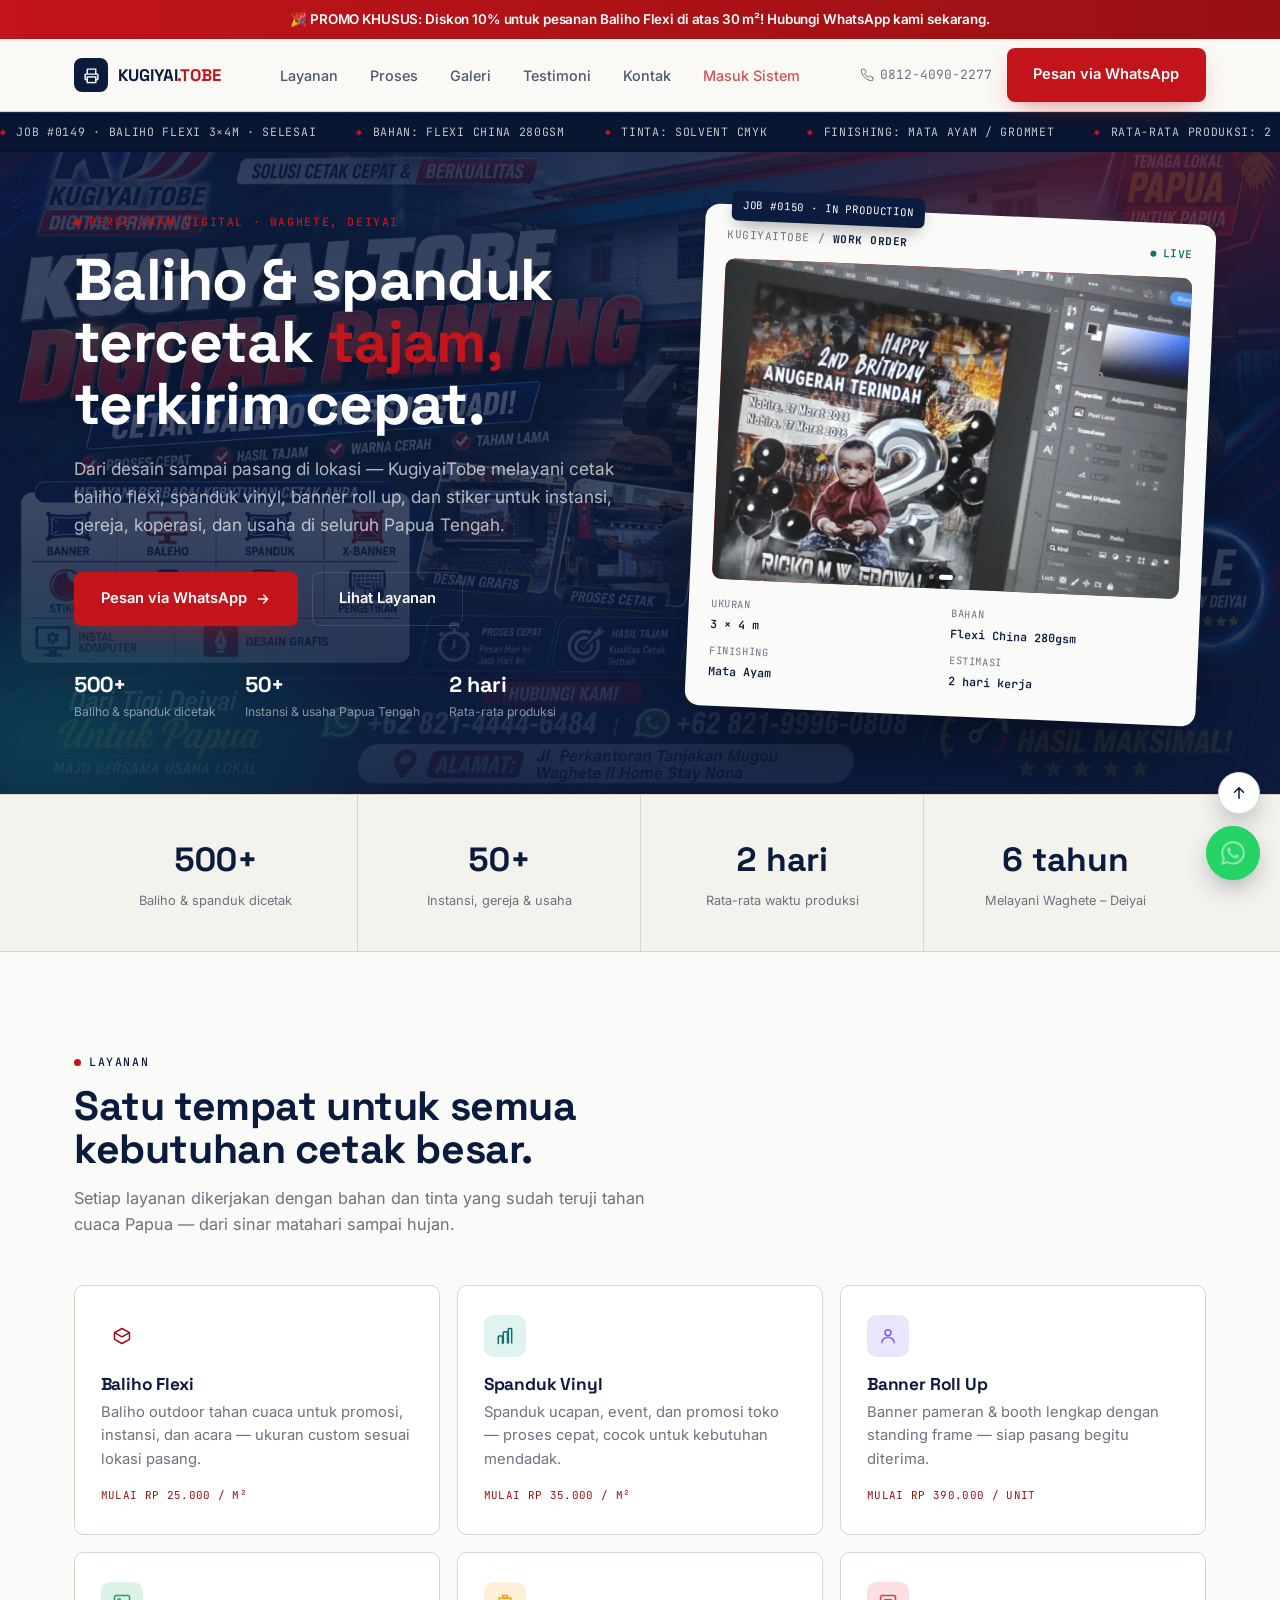
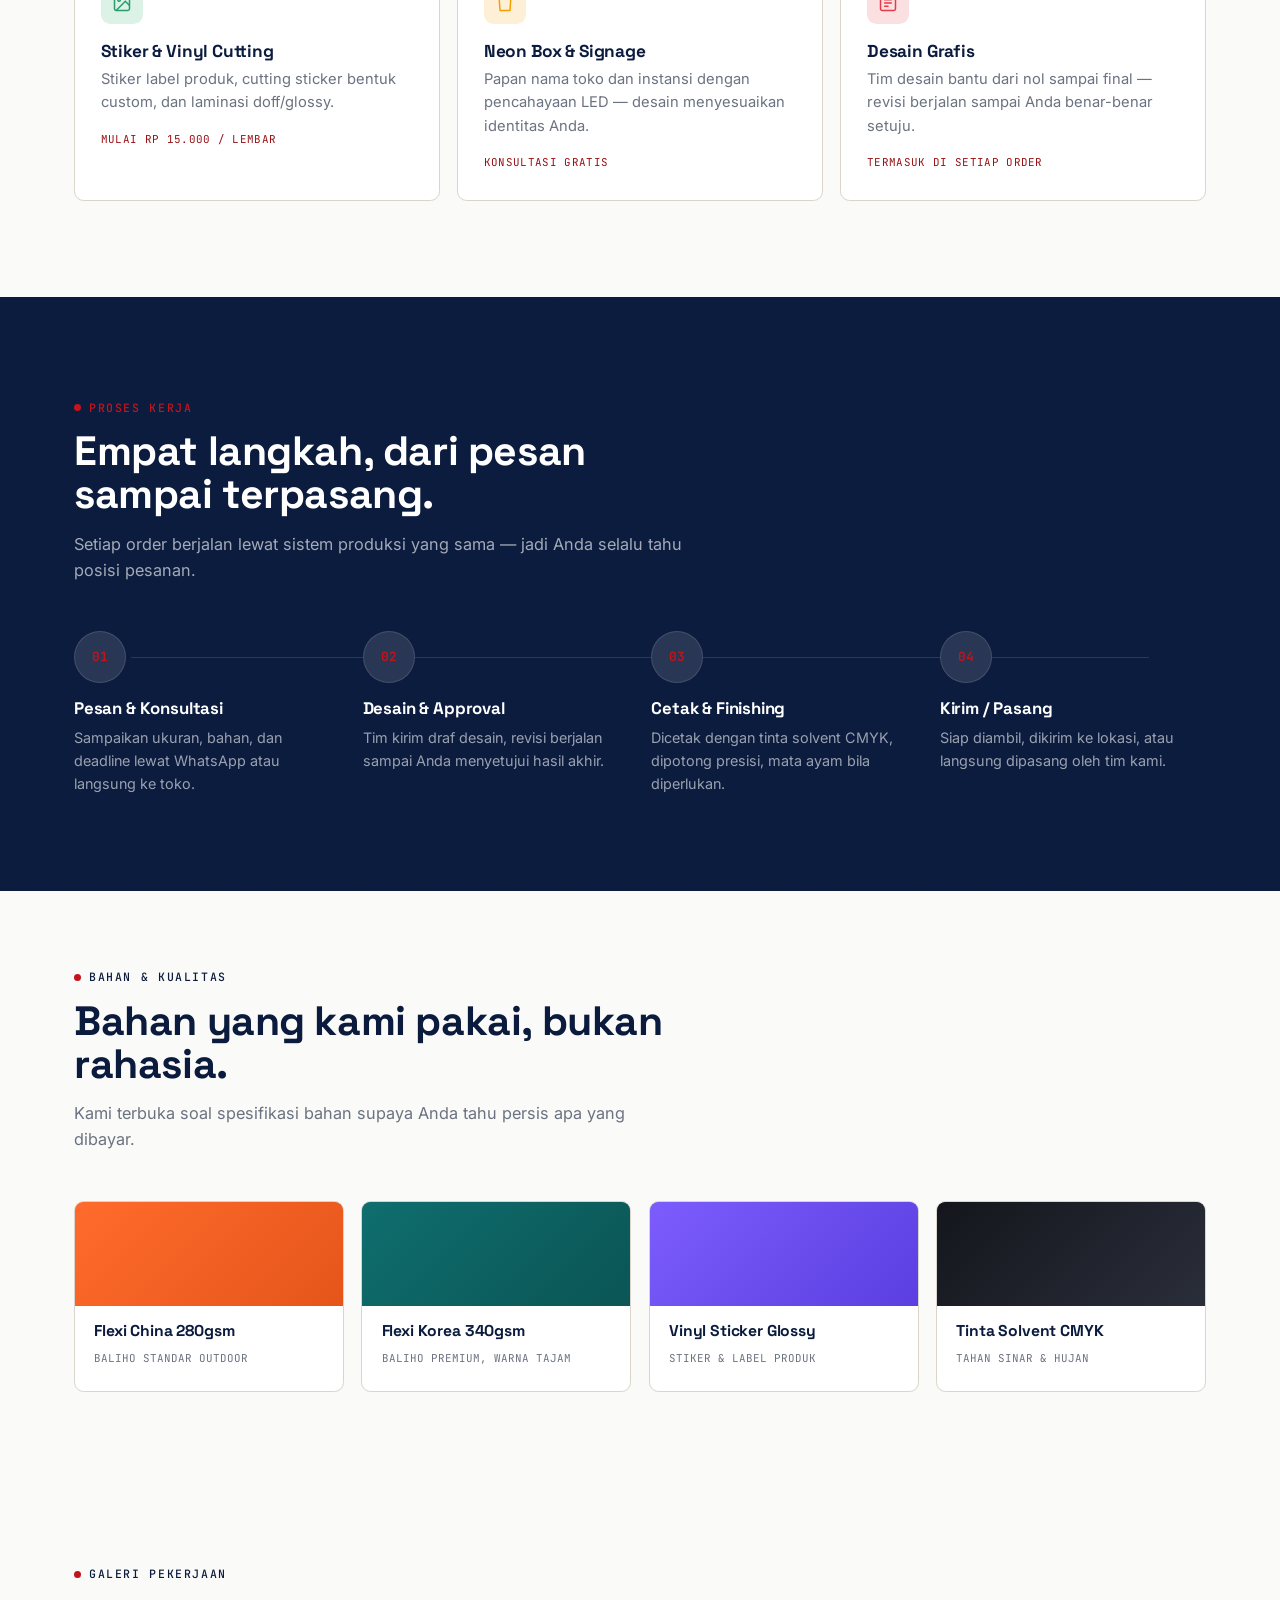
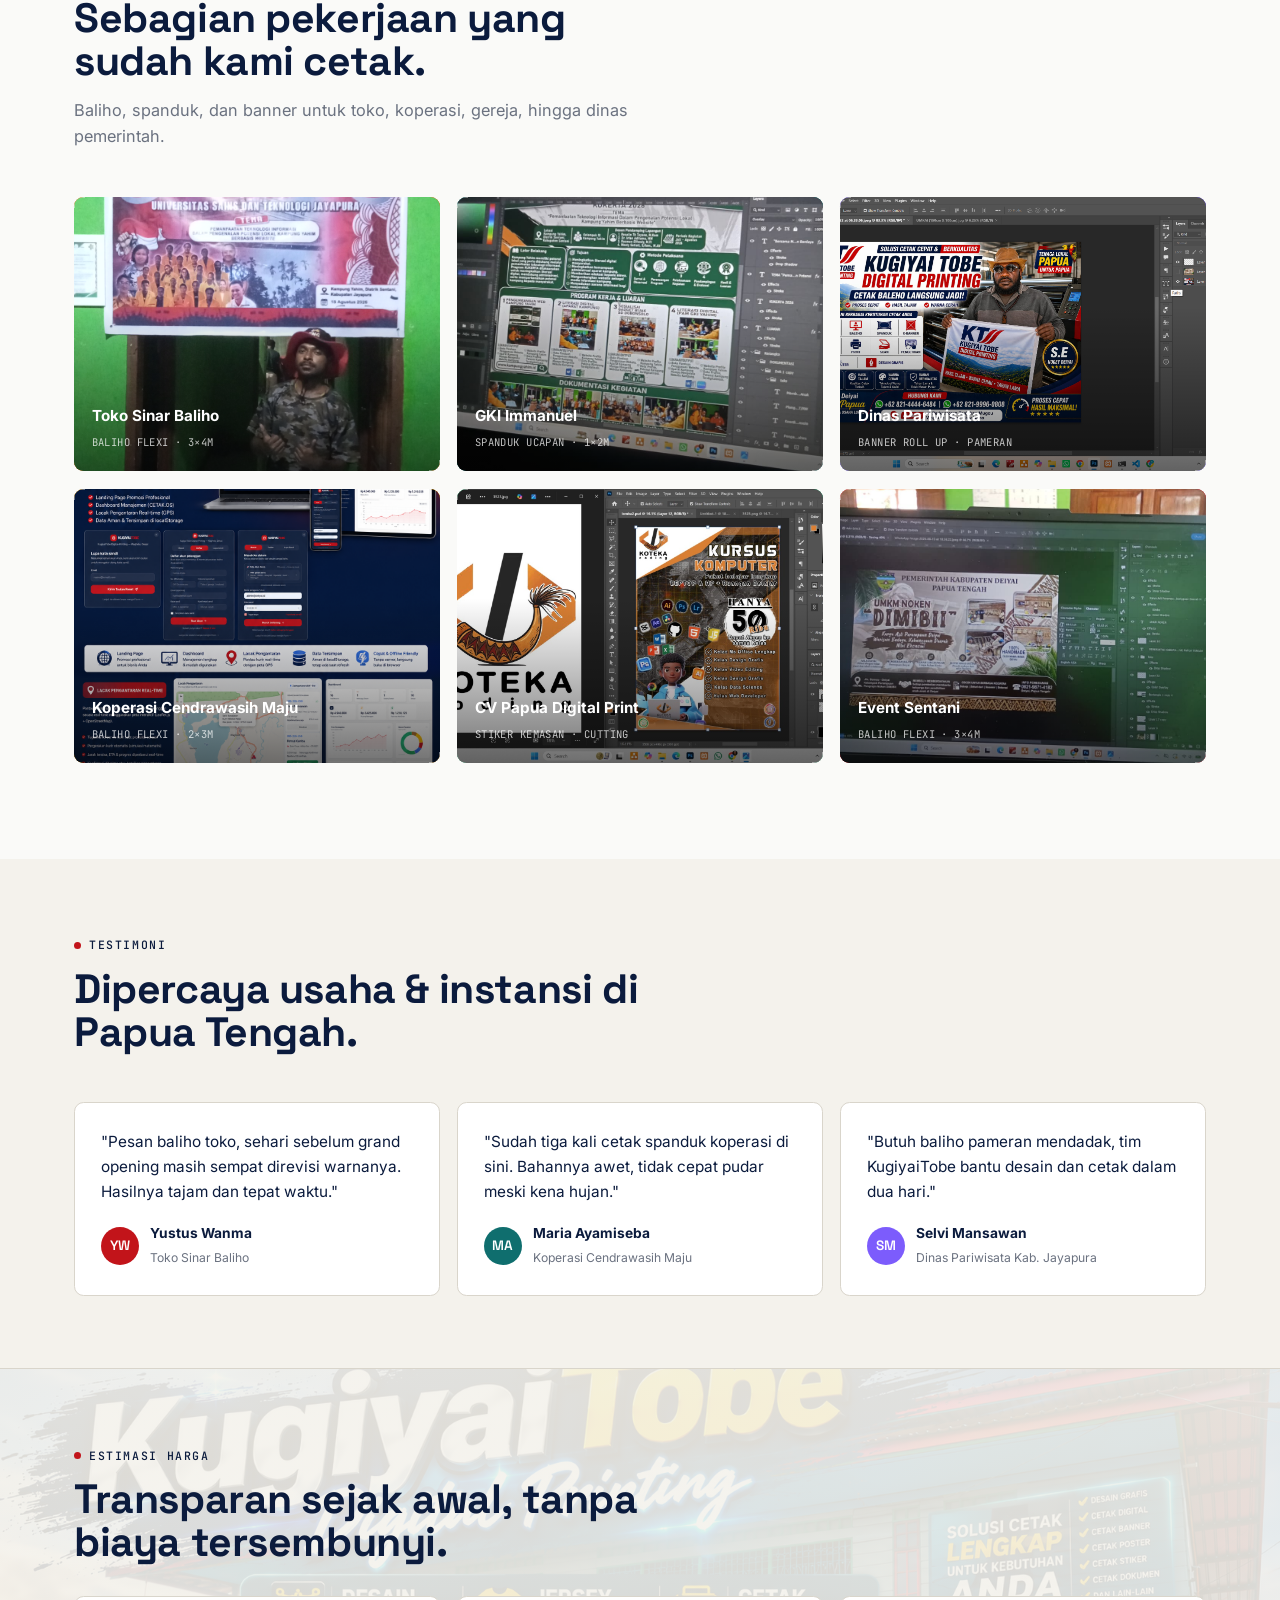
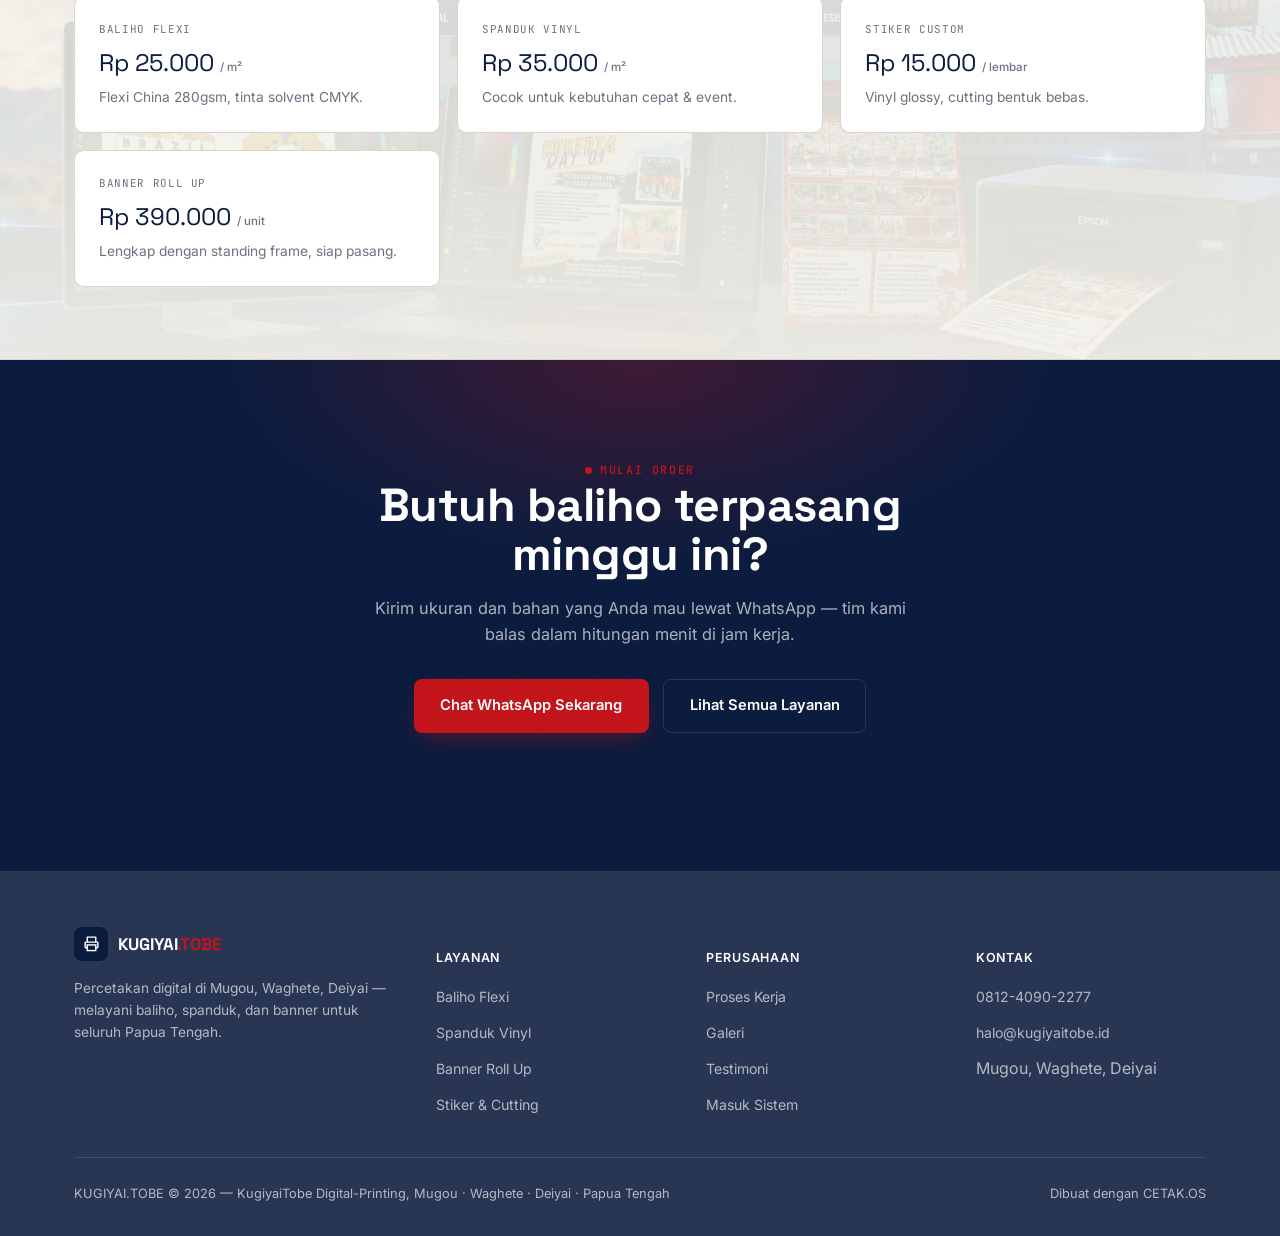
==== commit f8c5176a: "Perubahan ke dua setelah push ke Github" ====
--- a/index.html
+++ b/index.html
@@ -152,8 +152,8 @@
                         <div class="banner-preview" id="heroBannerPreview">
                             <div class="banner-slides" id="heroBannerSlides">
                                 <img class="banner-slide-img is-active" id="heroBannerImg"
-                                    src="https://images.unsplash.com/photo-1542751371-adc38448a05e?auto=format&fit=crop&w=800&q=80"
-                                    alt="Hero Banner Preview" loading="lazy" onerror="this.style.display='none'">
+                                    src="asset/img/banner-ticket/ticket-1.jpeg" alt="Hero Banner Preview" loading="lazy"
+                                    onerror="this.style.display='none'">
                             </div>
                             <div class="fold"></div>
                             <div class="scan"></div>
@@ -376,9 +376,8 @@
 
             <div class="portfolio-grid" id="portfolioGrid">
                 <div class="port-card" style="background:linear-gradient(155deg,#FF6B2C,#E5551A)" data-reveal>
-                    <img class="port-img"
-                        src="https://images.unsplash.com/photo-1542751371-adc38448a05e?auto=format&fit=crop&w=800&q=80"
-                        alt="Toko Sinar Baliho" loading="lazy" onerror="this.style.display='none'">
+                    <img class="port-img" src="asset/img/gallery/gallery-1.jpeg" alt="Toko Sinar Baliho" loading="lazy"
+                        onerror="this.style.display='none'">
                     <svg class="crop tl">
                         <use href="#crop-mark" />
                     </svg>
@@ -388,9 +387,8 @@
                     <div class="port-label"><b>Toko Sinar Baliho</b><span>BALIHO FLEXI · 3×4M</span></div>
                 </div>
                 <div class="port-card" style="background:linear-gradient(155deg,#0F6E6E,#0B5555)" data-reveal>
-                    <img class="port-img"
-                        src="https://images.unsplash.com/photo-1607604276583-eef5d076aa5f?auto=format&fit=crop&w=800&q=80"
-                        alt="GKI Immanuel" loading="lazy" onerror="this.style.display='none'">
+                    <img class="port-img" src="asset/img/gallery/gallery-2.jpeg" alt="GKI Immanuel" loading="lazy"
+                        onerror="this.style.display='none'">
                     <svg class="crop tl">
                         <use href="#crop-mark" />
                     </svg>
@@ -400,9 +398,8 @@
                     <div class="port-label"><b>GKI Immanuel</b><span>SPANDUK UCAPAN · 1×2M</span></div>
                 </div>
                 <div class="port-card" style="background:linear-gradient(155deg,#7C5CFC,#5B3FE0)" data-reveal>
-                    <img class="port-img"
-                        src="https://images.unsplash.com/photo-1531482615713-2afd69097998?auto=format&fit=crop&w=800&q=80"
-                        alt="Dinas Pariwisata" loading="lazy" onerror="this.style.display='none'">
+                    <img class="port-img" src="asset/img/gallery/gallery-3.png" alt="Dinas Pariwisata" loading="lazy"
+                        onerror="this.style.display='none'">
                     <svg class="crop tl">
                         <use href="#crop-mark" />
                     </svg>
@@ -412,9 +409,8 @@
                     <div class="port-label"><b>Dinas Pariwisata</b><span>BANNER ROLL UP · PAMERAN</span></div>
                 </div>
                 <div class="port-card" style="background:linear-gradient(155deg,#F4A100,#C97F00)" data-reveal>
-                    <img class="port-img"
-                        src="https://images.unsplash.com/photo-1508873696983-2df57046475a?auto=format&fit=crop&w=800&q=80"
-                        alt="Koperasi Cendrawasih Maju" loading="lazy" onerror="this.style.display='none'">
+                    <img class="port-img" src="asset/img/gallery/gallery-4.png" alt="Koperasi Cendrawasih Maju"
+                        loading="lazy" onerror="this.style.display='none'">
                     <svg class="crop tl">
                         <use href="#crop-mark" />
                     </svg>
@@ -424,9 +420,8 @@
                     <div class="port-label"><b>Koperasi Cendrawasih Maju</b><span>BALIHO FLEXI · 2×3M</span></div>
                 </div>
                 <div class="port-card" style="background:linear-gradient(155deg,#2A9D6B,#1F7A53)" data-reveal>
-                    <img class="port-img"
-                        src="https://images.unsplash.com/photo-1589939705384-5185137a7f0f?auto=format&fit=crop&w=800&q=80"
-                        alt="CV Papua Digital Print" loading="lazy" onerror="this.style.display='none'">
+                    <img class="port-img" src="asset/img/gallery/gallery-5.jpeg" alt="CV Papua Digital Print"
+                        loading="lazy" onerror="this.style.display='none'">
                     <svg class="crop tl">
                         <use href="#crop-mark" />
                     </svg>
@@ -436,9 +431,8 @@
                     <div class="port-label"><b>CV Papua Digital Print</b><span>STIKER KEMASAN · CUTTING</span></div>
                 </div>
                 <div class="port-card" style="background:linear-gradient(155deg,#E63946,#B91C2B)" data-reveal>
-                    <img class="port-img"
-                        src="https://images.unsplash.com/photo-1511578314322-379afb476865?auto=format&fit=crop&w=800&q=80"
-                        alt="Event Sentani" loading="lazy" onerror="this.style.display='none'">
+                    <img class="port-img" src="asset/img/gallery/gallery-6.jpeg" alt="Event Sentani" loading="lazy"
+                        onerror="this.style.display='none'">
                     <svg class="crop tl">
                         <use href="#crop-mark" />
                     </svg>
@@ -944,9 +938,9 @@
             // pernah dibuka di browser ini), supaya Banner Preview tetap tampil sebagai
             // slide sejak kunjungan pertama, bukan hanya gambar statis tunggal.
             const defaultGaleri = [
-                'https://images.unsplash.com/photo-1542751371-adc38448a05e?auto=format&fit=crop&w=800&q=80',
-                'https://images.unsplash.com/photo-1511578314322-379afb476865?auto=format&fit=crop&w=800&q=80',
-                'https://images.unsplash.com/photo-1508873696983-2df57046475a?auto=format&fit=crop&w=800&q=80',
+                'asset/img/banner-ticket/ticket-1.jpeg',
+                'asset/img/banner-ticket/ticket-6.jpeg',
+                'asset/img/banner-ticket/ticket-4.jpeg',
             ];
             const galeri = Array.isArray(s.heroBannerGaleri) && s.heroBannerGaleri.length
                 ? s.heroBannerGaleri
@@ -1266,6 +1260,24 @@
                 openModal(a.dataset.view || 'login');
             }));
             closers.forEach(b => b.addEventListener('click', closeModal));
+
+            // Klik di luar kartu modal (area backdrop, sudut, dsb.) harus
+            // menutup modal & kembali ke landing page — sama seperti klik
+            // tombol close (X). Dicek lewat closest('.auth-modal') supaya
+            // seluruh area overlay di luar kartu ikut menutup, bukan cuma
+            // bergantung pada satu elemen backdrop tipis. Mousedown & click
+            // sama-sama dicek di luar modal supaya drag-select teks di dalam
+            // form yang berakhir di luar modal (mis. saat menyalin teks)
+            // tidak tidak sengaja menutup form.
+            let mousedownOutsideModal = false;
+            overlay.addEventListener('mousedown', (e) => {
+                mousedownOutsideModal = !e.target.closest('.auth-modal');
+            });
+            overlay.addEventListener('click', (e) => {
+                if (mousedownOutsideModal && !e.target.closest('.auth-modal') && overlay.classList.contains('is-open')) {
+                    closeModal();
+                }
+            });
             tabBtns.forEach(b => b.addEventListener('click', () => setView(b.dataset.authTab)));
             document.addEventListener('keydown', (e) => {
                 if (e.key === 'Escape' && overlay.classList.contains('is-open')) closeModal();
--- a/asset/css/style.css
+++ b/asset/css/style.css
@@ -347,7 +347,8 @@
 .hero {
   position: relative;
   overflow: hidden;
-  background: var(--ink);
+  background: var(--ink) url("../img/hero/hero-1.png") center 35% / cover
+    no-repeat;
   color: #fff;
   padding: 0 0 4.5rem;
 }
@@ -359,13 +360,19 @@
   background:
     radial-gradient(
       60% 55% at 88% 8%,
-      rgba(194, 20, 26, 0.28),
+      rgba(194, 20, 26, 0.32),
       transparent 60%
     ),
     radial-gradient(
       45% 40% at 4% 92%,
-      rgba(15, 110, 110, 0.35),
+      rgba(15, 110, 110, 0.4),
       transparent 65%
+    ),
+    linear-gradient(
+      180deg,
+      rgba(11, 27, 61, 0.88) 0%,
+      rgba(11, 27, 61, 0.76) 42%,
+      rgba(11, 27, 61, 0.93) 100%
     );
   pointer-events: none;
 }
@@ -1160,7 +1167,16 @@
 
 /* ================= PRICING NOTE ================= */
 .price-band {
-  background: var(--canvas-soft);
+  position: relative;
+  background:
+    linear-gradient(
+      180deg,
+      rgba(244, 242, 236, 0.92) 0%,
+      rgba(244, 242, 236, 0.88) 50%,
+      rgba(244, 242, 236, 0.95) 100%
+    ),
+    url("../img/hero/hero-2.png") center / cover no-repeat;
+  background-color: var(--canvas-soft);
   border-top: 1px solid var(--paper-line);
   border-bottom: 1px solid var(--paper-line);
 }
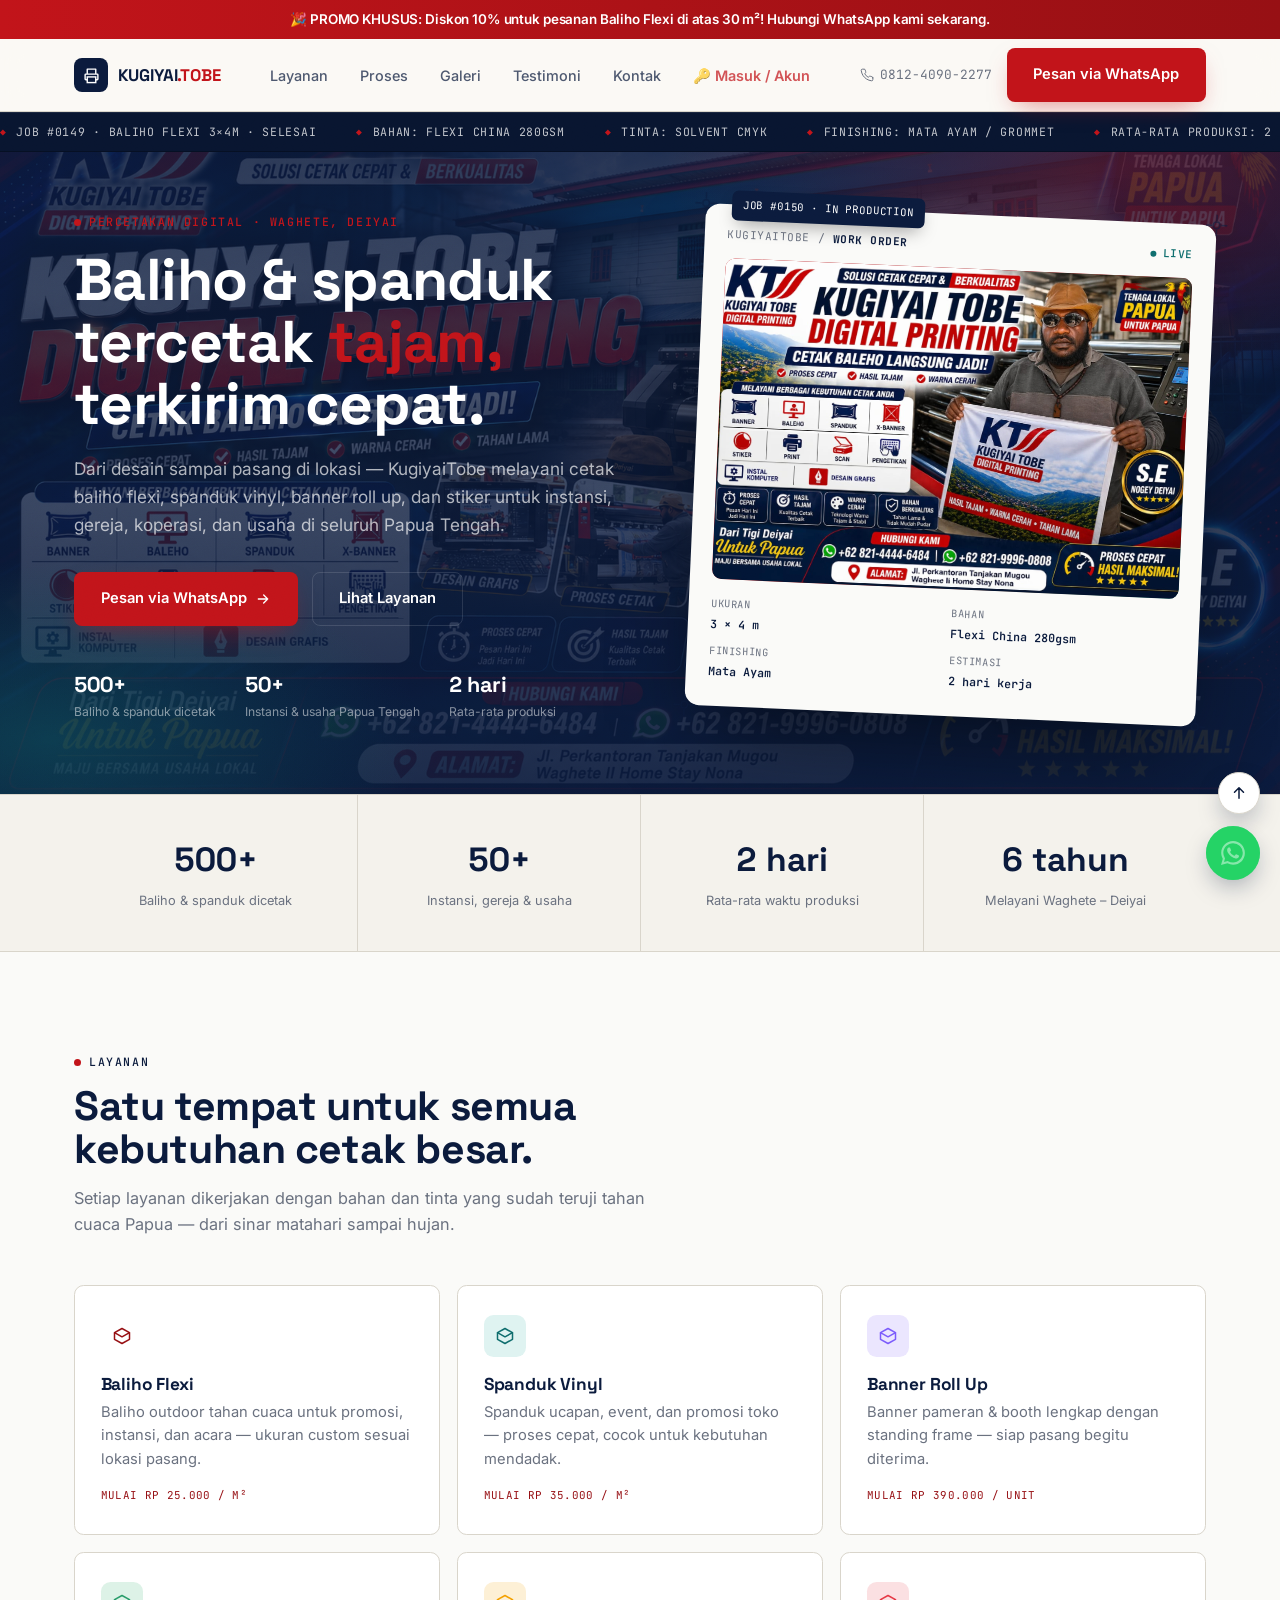
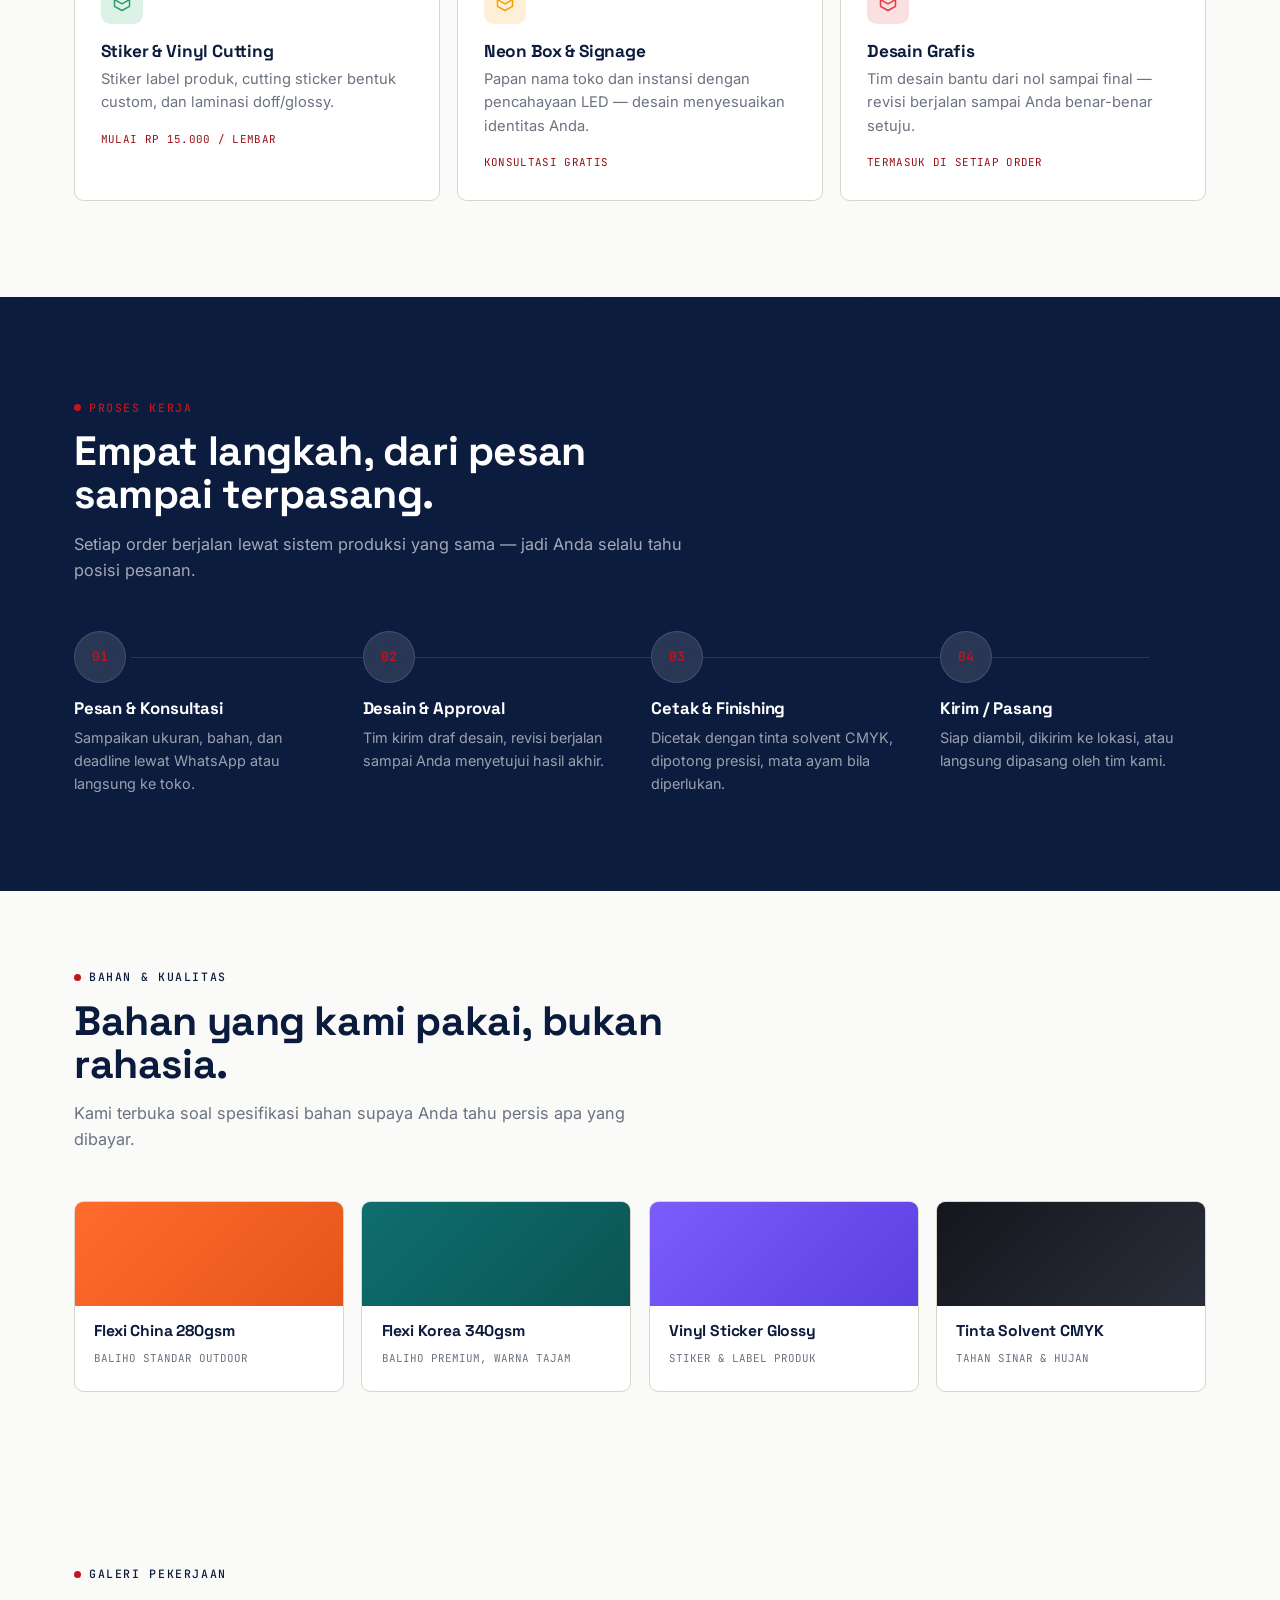
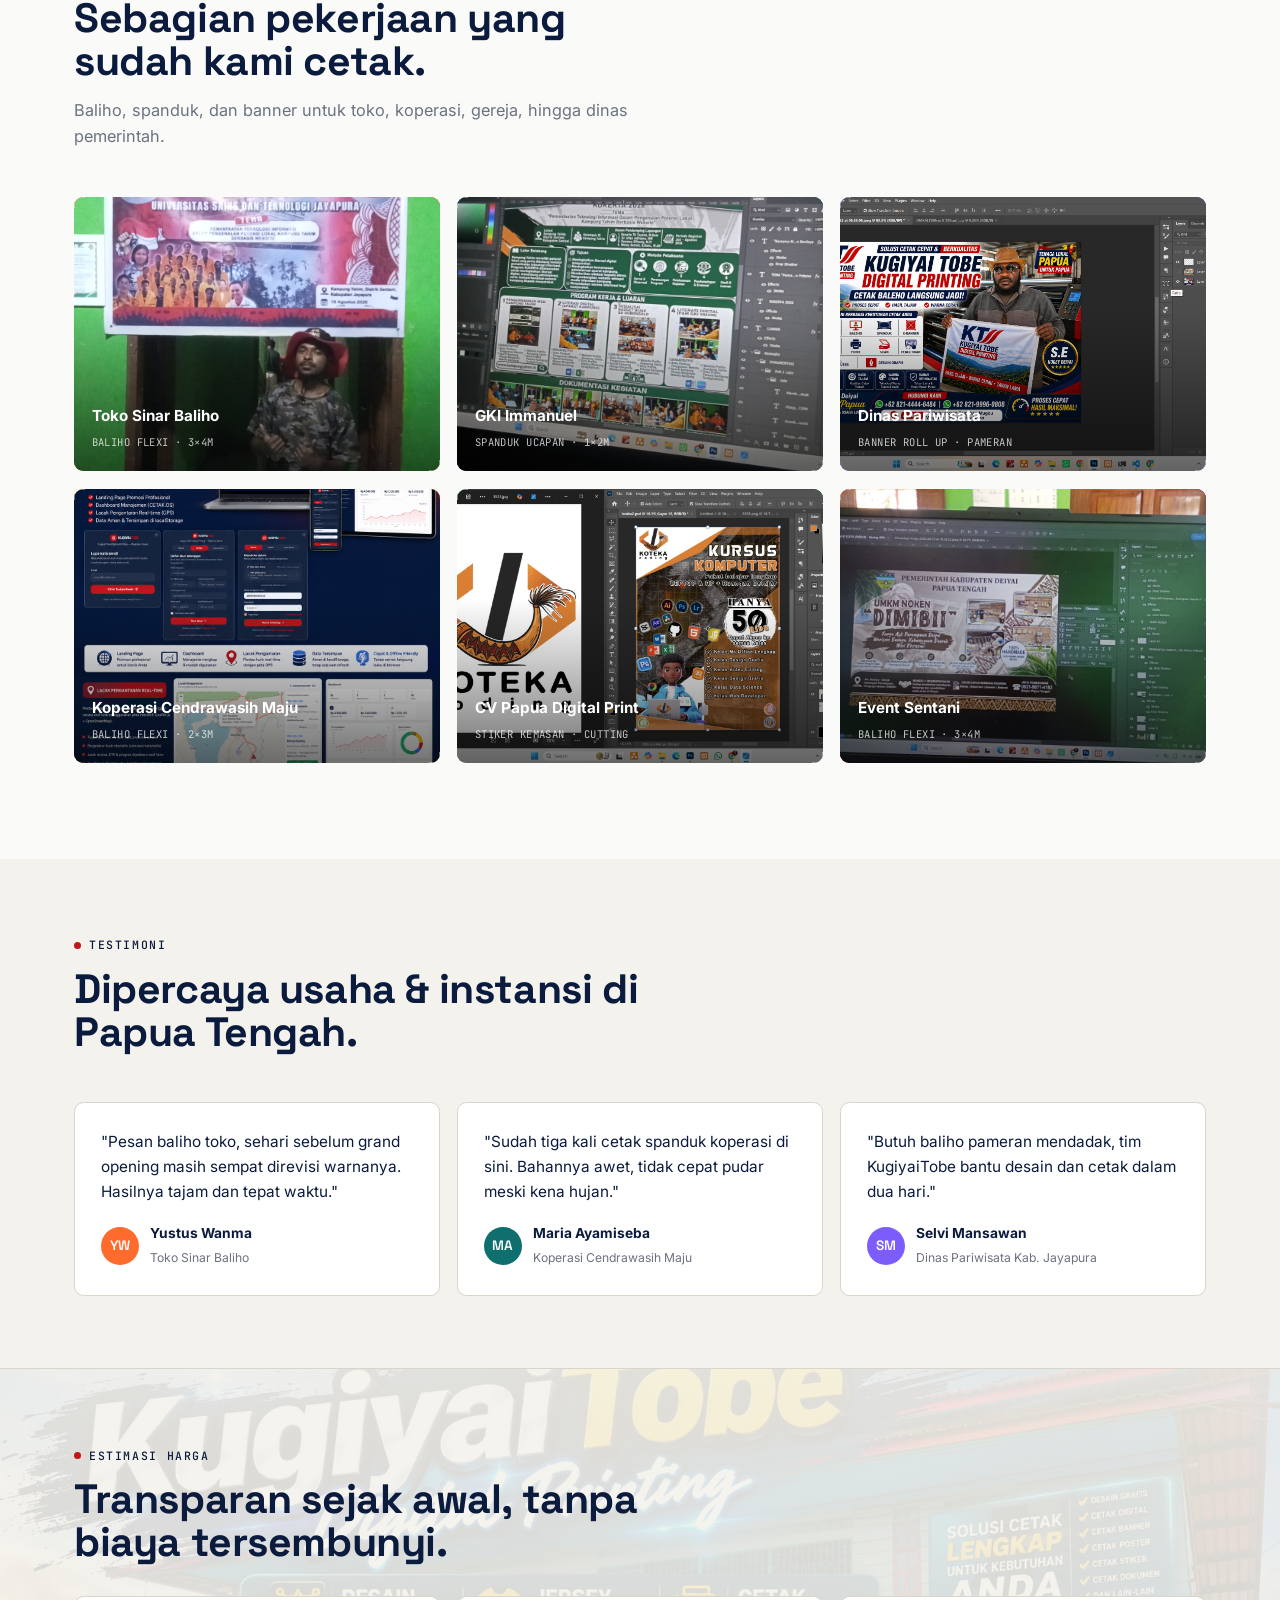
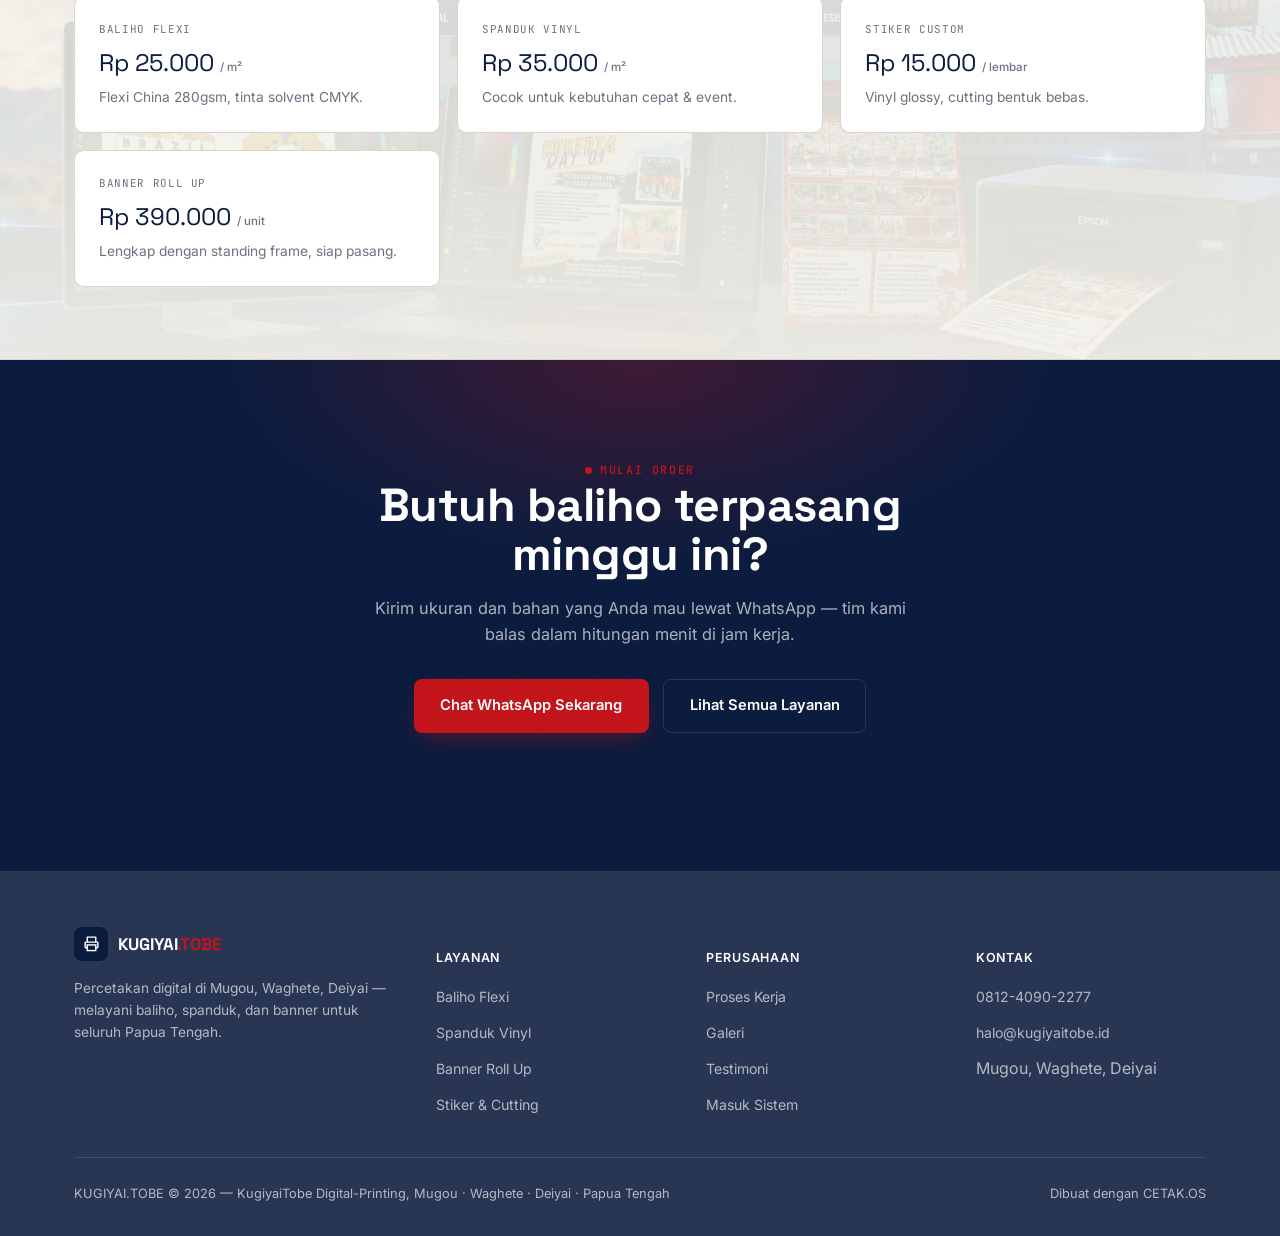
==== commit 185f2c32: "Perubahan ke 4 setelah push ke repo Github" ====
--- a/index.html
+++ b/index.html
@@ -56,8 +56,8 @@
                 <a href="#galeri">Galeri</a>
                 <a href="#testimoni">Testimoni</a>
                 <a href="#kontak">Kontak</a>
-                <a href="dashboard.html" class="js-open-auth" data-view="login" style="color:var(--primary)">Masuk
-                    Sistem</a>
+                <a href="login.html" id="navAuthLink" class="js-open-auth" data-view="login"
+                    style="color:var(--primary);font-weight:600;">🔑 Masuk / Akun</a>
             </nav>
 
             <div class="nav-actions">
@@ -617,7 +617,7 @@
 
     <!-- ================= AUTH MODAL (Masuk / Daftar / Lupa Sandi) ================= -->
     <div class="auth-overlay" id="authOverlay" aria-hidden="true">
-        <div class="auth-backdrop" data-auth-close></div>
+        <div class="auth-backdrop" aria-hidden="true"></div>
         <div class="auth-modal" role="dialog" aria-modal="true" aria-labelledby="authTitle" tabindex="-1">
             <button type="button" class="auth-close" data-auth-close aria-label="Tutup">
                 <svg width="16" height="16" viewBox="0 0 24 24" fill="none">
@@ -902,11 +902,85 @@
         }
 
         function applyLandingSettings() {
-            let s = {};
+            // =====================================================================
+            // DATA DEFAULT — identik dengan _defaultLanding() di asset/js/script.js.
+            // Dipakai sebagai fallback penuh saat localStorage kosong (device baru,
+            // GitHub Pages, incognito, atau setelah clear storage) supaya seluruh
+            // section hero, galeri, layanan, dan testimoni tetap tampil dengan benar
+            // tanpa perlu membuka dashboard terlebih dahulu.
+            // =====================================================================
+            const LANDING_DEFAULTS = {
+                promoAktif: true,
+                promoPesan: '🎉 PROMO KHUSUS: Diskon 10% untuk pesanan Baliho Flexi di atas 30 m²! Hubungi WhatsApp kami sekarang.',
+                heroEyebrow: 'Percetakan Digital · Waghete, Deiyai',
+                heroJudul: 'Baliho &amp; spanduk<br>tercetak <em>tajam,</em><br>terkirim cepat.',
+                heroLead: 'Dari desain sampai pasang di lokasi — KugiyaiTobe melayani cetak baliho flexi, spanduk vinyl, banner roll up, dan stiker untuk instansi, gereja, koperasi, dan usaha di seluruh Papua Tengah.',
+                ctaJudul: 'Butuh baliho terpasang minggu ini?',
+                ctaLead: 'Kirim ukuran dan bahan yang Anda mau lewat WhatsApp — tim kami balas dalam hitungan menit di jam kerja.',
+                heroBannerGaleri: [
+                    'asset/img/banner-ticket/ticket-1.jpeg',
+                    'asset/img/banner-ticket/ticket-6.jpeg',
+                    'asset/img/banner-ticket/ticket-4.jpg',
+                ],
+                heroBannerInterval: 3.5,
+                heroBannerGambar: 'asset/img/banner-ticket/ticket-1.jpeg',
+                heroBannerTag: 'JOB #0150 · IN PRODUCTION',
+                heroBannerJudul: 'TOKO SINAR BALIHO',
+                heroBannerSub: 'Grand Opening · Waghete',
+                heroMetaUkuran: '3 × 4 m',
+                heroMetaBahan: 'Flexi China 280gsm',
+                heroMetaFinishing: 'Mata Ayam',
+                heroMetaEstimasi: '2 hari kerja',
+                waNumber: '6281240902277',
+                whatsappPesan: 'Halo KugiyaiTobe, saya ingin pesan cetak',
+                hargaBaliho: 25000,
+                hargaSpanduk: 35000,
+                hargaStiker: 15000,
+                hargaRollup: 390000,
+                statBaliho: 500,
+                statInstansi: 50,
+                statHariProduksi: 2,
+                statTahun: 6,
+                galeri: [
+                    { id: 1, nama: 'Toko Sinar Baliho', jenis: 'BALIHO FLEXI · 3×4M', gambar: 'asset/img/gallery/gallery-1.jpeg', warna: 'linear-gradient(155deg,#FF6B2C,#E5551A)' },
+                    { id: 2, nama: 'GKI Immanuel', jenis: 'SPANDUK UCAPAN · 1×2M', gambar: 'asset/img/gallery/gallery-2.jpeg', warna: 'linear-gradient(155deg,#0F6E6E,#0B5555)' },
+                    { id: 3, nama: 'Dinas Pariwisata', jenis: 'BANNER ROLL UP · PAMERAN', gambar: 'asset/img/gallery/gallery-3.png', warna: 'linear-gradient(155deg,#7C5CFC,#5B3FE0)' },
+                    { id: 4, nama: 'Koperasi Cendrawasih Maju', jenis: 'BALIHO FLEXI · 2×3M', gambar: 'asset/img/gallery/gallery-4.png', warna: 'linear-gradient(155deg,#F4A100,#C97F00)' },
+                    { id: 5, nama: 'CV Papua Digital Print', jenis: 'STIKER KEMASAN · CUTTING', gambar: 'asset/img/gallery/gallery-5.jpeg', warna: 'linear-gradient(155deg,#2A9D6B,#1F7A53)' },
+                    { id: 6, nama: 'Event Sentani', jenis: 'BALIHO FLEXI · 3×4M', gambar: 'asset/img/gallery/gallery-6.jpeg', warna: 'linear-gradient(155deg,#E63946,#B91C2B)' },
+                ],
+                testimoni: [
+                    { id: 1, nama: 'Yustus Wanma', instansi: 'Toko Sinar Baliho', kutipan: 'Pesan baliho toko, sehari sebelum grand opening masih sempat direvisi warnanya. Hasilnya tajam dan tepat waktu.', inisial: 'YW', warna: '#FF6B2C' },
+                    { id: 2, nama: 'Maria Ayamiseba', instansi: 'Koperasi Cendrawasih Maju', kutipan: 'Sudah tiga kali cetak spanduk koperasi di sini. Bahannya awet, tidak cepat pudar meski kena hujan.', inisial: 'MA', warna: '#0F6E6E' },
+                    { id: 3, nama: 'Selvi Mansawan', instansi: 'Dinas Pariwisata Kab. Jayapura', kutipan: 'Butuh baliho pameran mendadak, tim KugiyaiTobe bantu desain dan cetak dalam dua hari.', inisial: 'SM', warna: '#7C5CFC' },
+                ],
+                layanan: [
+                    { id: 1, nama: 'Baliho Flexi', deskripsi: 'Baliho outdoor tahan cuaca untuk promosi, instansi, dan acara — ukuran custom sesuai lokasi pasang.', hargaLabel: 'MULAI RP 25.000 / M²', iconBg: 'var(--primary-light)', iconColor: 'var(--primary-dark)' },
+                    { id: 2, nama: 'Spanduk Vinyl', deskripsi: 'Spanduk ucapan, event, dan promosi toko — proses cepat, cocok untuk kebutuhan mendadak.', hargaLabel: 'MULAI RP 35.000 / M²', iconBg: '#DFF3F1', iconColor: '#0F6E6E' },
+                    { id: 3, nama: 'Banner Roll Up', deskripsi: 'Banner pameran & booth lengkap dengan standing frame — siap pasang begitu diterima.', hargaLabel: 'MULAI RP 390.000 / UNIT', iconBg: '#EBE6FE', iconColor: '#7C5CFC' },
+                    { id: 4, nama: 'Stiker & Vinyl Cutting', deskripsi: 'Stiker label produk, cutting sticker bentuk custom, dan laminasi doff/glossy.', hargaLabel: 'MULAI RP 15.000 / LEMBAR', iconBg: '#DDF2E7', iconColor: '#2A9D6B' },
+                    { id: 5, nama: 'Neon Box & Signage', deskripsi: 'Papan nama toko dan instansi dengan pencahayaan LED — desain menyesuaikan identitas Anda.', hargaLabel: 'KONSULTASI GRATIS', iconBg: '#FDF0D6', iconColor: '#F4A100' },
+                    { id: 6, nama: 'Desain Grafis', deskripsi: 'Tim desain bantu dari nol sampai final — revisi berjalan sampai Anda benar-benar setuju.', hargaLabel: 'TERMASUK DI SETIAP ORDER', iconBg: '#FBE0E2', iconColor: '#E63946' },
+                ],
+            };
+
+            // Baca dari localStorage jika ada, lalu deep-merge ke atas default sehingga
+            // kunci yang belum tersimpan tetap terpenuhi dari LANDING_DEFAULTS.
+            let saved = {};
             try {
                 const raw = localStorage.getItem('kugiyaiLandingSettings');
-                if (raw) s = JSON.parse(raw);
-            } catch (e) { return; }
+                if (raw) saved = JSON.parse(raw.replace(/ticket-4\.jpeg/g, 'ticket-4.jpg'));
+            } catch (e) { /* abaikan */ }
+
+            // Merge: gunakan nilai dari localStorage jika ada, otherwise pakai default.
+            // Array (galeri, testimoni, layanan, heroBannerGaleri) hanya diganti jika
+            // benar-benar ada di localStorage (tidak kosong).
+            const s = Object.assign({}, LANDING_DEFAULTS, Object.fromEntries(
+                Object.entries(saved).filter(([, v]) => {
+                    if (Array.isArray(v)) return v.length > 0;
+                    return v !== null && v !== undefined && v !== '';
+                })
+            ));
 
             const $ = id => document.getElementById(id);
             // Hentikan slideshow lama dulu sebelum DOM slide dibangun ulang, supaya
@@ -927,24 +1001,15 @@
 
             // 2. Hero Section
             if ($('heroEyebrow') && s.heroEyebrow) $('heroEyebrow').textContent = s.heroEyebrow;
+            // heroJudul pakai innerHTML agar tag <em> / <br> dalam string default tetap dirender dengan benar.
             if ($('heroTitle') && s.heroJudul) $('heroTitle').innerHTML = s.heroJudul.replace(/\n/g, '<br>');
             if ($('heroLead') && s.heroLead) $('heroLead').textContent = s.heroLead;
 
             // 2.1 Hero Banner Preview Visual (Ticket Live) — slideshow
+            // s.heroBannerGaleri selalu terisi (dari LANDING_DEFAULTS atau localStorage).
             const slidesWrap = $('heroBannerSlides');
             const dotsWrap = $('heroBannerDots');
-            // Fallback default (identik dengan _defaultLanding() di script.js) — dipakai
-            // saat belum ada pengaturan tersimpan sama sekali (mis. dashboard.html belum
-            // pernah dibuka di browser ini), supaya Banner Preview tetap tampil sebagai
-            // slide sejak kunjungan pertama, bukan hanya gambar statis tunggal.
-            const defaultGaleri = [
-                'asset/img/banner-ticket/ticket-1.jpeg',
-                'asset/img/banner-ticket/ticket-6.jpeg',
-                'asset/img/banner-ticket/ticket-4.jpeg',
-            ];
-            const galeri = Array.isArray(s.heroBannerGaleri) && s.heroBannerGaleri.length
-                ? s.heroBannerGaleri
-                : (s.heroBannerGambar ? [s.heroBannerGambar] : defaultGaleri);
+            const galeri = s.heroBannerGaleri;
 
             if (slidesWrap && galeri) {
                 slidesWrap.innerHTML = '';
@@ -1032,7 +1097,7 @@
             if (Array.isArray(s.layanan) && s.layanan.length && $('serviceGrid')) {
                 const grid = $('serviceGrid');
                 grid.innerHTML = s.layanan.map(l => `
-                    <div class="service-card" data-reveal>
+                    <div class="service-card in" data-reveal>
                         <div class="service-icon" style="background:${l.iconBg || 'var(--primary-light)'};color:${l.iconColor || 'var(--primary-dark)'}">
                             <svg width="20" height="20" viewBox="0 0 24 24" fill="none">
                                 <path d="M21 8L12 3L3 8L12 13L21 8Z" stroke="currentColor" stroke-width="1.8" stroke-linejoin="round"/>
@@ -1053,7 +1118,7 @@
                     const imgHtml = g.gambar ? `<img class="port-img" src="${g.gambar}" alt="${g.nama || 'Pekerjaan Percetakan'}" loading="lazy" onerror="this.style.display='none'">` : '';
                     const bgStyle = g.warna ? `background:${g.warna}` : `background:linear-gradient(155deg,#14161C,#2A2E3A)`;
                     return `
-                        <div class="port-card" style="${bgStyle}" data-reveal>
+                        <div class="port-card in" style="${bgStyle}" data-reveal>
                             ${imgHtml}
                             <svg class="crop tl"><use href="#crop-mark" /></svg>
                             <svg class="crop br"><use href="#crop-mark" /></svg>
@@ -1067,7 +1132,7 @@
             if (Array.isArray(s.testimoni) && s.testimoni.length && $('testiGrid')) {
                 const tgrid = $('testiGrid');
                 tgrid.innerHTML = s.testimoni.map(t => `
-                    <div class="testi-card" data-reveal>
+                    <div class="testi-card in" data-reveal>
                         <p class="testi-quote">"${t.kutipan}"</p>
                         <div class="testi-who">
                             <div class="avatar" style="background:${t.warna || 'var(--primary)'}">${t.inisial || '??'}</div>
@@ -1104,9 +1169,39 @@
         // di-refresh manual. kugiyaiLandingSettingsSyncedAt sengaja ikut ditulis
         // oleh saveLandingSettings() di script.js supaya event ini tetap terpicu
         // walau isi pengaturan kebetulan menghasilkan string JSON yang persis sama.
+        function updateAuthHeaderState() {
+            const navLink = document.getElementById('navAuthLink');
+            if (!navLink) return;
+            try {
+                const rawSess = localStorage.getItem('kugiyaiSession_v1');
+                if (rawSess) {
+                    const sess = JSON.parse(rawSess);
+                    // Dukung kedua format sesi: login.html (user/role) & script.js (loginUserName/loginRole)
+                    const name = sess.user || sess.username || sess.loginUserName;
+                    const role = sess.role || sess.loginRole;
+                    if (sess && name && role) {
+                        // Tampilkan informasi sesi aktif di navbar
+                        const displayRole = role === 'Pelanggan' ? 'Pelanggan' : role;
+                        navLink.innerHTML = `👤 ${name} <small style="opacity:0.8;font-weight:normal">(${displayRole})</small>`;
+                        navLink.href = 'dashboard.html';
+                        navLink.title = 'Sesi Aktif — Klik untuk buka Dashboard CETAK.OS';
+                        return;
+                    }
+                }
+            } catch (e) { }
+            navLink.innerHTML = '🔑 Masuk / Akun';
+            navLink.href = 'login.html';
+            navLink.title = 'Masuk atau daftar akun';
+        }
+
+        updateAuthHeaderState();
+
         window.addEventListener('storage', (e) => {
             if (!e.key || e.key === 'kugiyaiLandingSettings' || e.key === 'kugiyaiLandingSettingsSyncedAt') {
                 applyLandingSettings();
+            }
+            if (!e.key || e.key === 'kugiyaiSession_v1' || e.key === 'kugiyaiCoreData_v1') {
+                updateAuthHeaderState();
             }
         });
 
@@ -1256,28 +1351,21 @@
             }
 
             openers.forEach(a => a.addEventListener('click', (e) => {
+                // Jika elemen ini adalah #navAuthLink dan sudah menunjuk ke dashboard.html
+                // (artinya updateAuthHeaderState() mendeteksi sesi aktif), biarkan
+                // navigasi normal ke dashboard — jangan buka auth modal.
+                if (a.id === 'navAuthLink' && a.href && a.href.includes('dashboard.html')) return;
                 e.preventDefault();
                 openModal(a.dataset.view || 'login');
             }));
-            closers.forEach(b => b.addEventListener('click', closeModal));
-
-            // Klik di luar kartu modal (area backdrop, sudut, dsb.) harus
-            // menutup modal & kembali ke landing page — sama seperti klik
-            // tombol close (X). Dicek lewat closest('.auth-modal') supaya
-            // seluruh area overlay di luar kartu ikut menutup, bukan cuma
-            // bergantung pada satu elemen backdrop tipis. Mousedown & click
-            // sama-sama dicek di luar modal supaya drag-select teks di dalam
-            // form yang berakhir di luar modal (mis. saat menyalin teks)
-            // tidak tidak sengaja menutup form.
-            let mousedownOutsideModal = false;
-            overlay.addEventListener('mousedown', (e) => {
-                mousedownOutsideModal = !e.target.closest('.auth-modal');
-            });
-            overlay.addEventListener('click', (e) => {
-                if (mousedownOutsideModal && !e.target.closest('.auth-modal') && overlay.classList.contains('is-open')) {
-                    closeModal();
-                }
-            });
+            // HANYA tombol close ([X] button.auth-close) yang dapat menutup modal /
+            // kembali ke landing page. Klik pada div.auth-backdrop atau area di luar
+            // modal sengaja DIMATIKAN agar formulir tidak tertutup tanpa sengaja.
+            closers.forEach(b => b.addEventListener('click', (e) => {
+                e.preventDefault();
+                closeModal();
+            }));
+
             tabBtns.forEach(b => b.addEventListener('click', () => setView(b.dataset.authTab)));
             document.addEventListener('keydown', (e) => {
                 if (e.key === 'Escape' && overlay.classList.contains('is-open')) closeModal();
--- a/asset/css/style.css
+++ b/asset/css/style.css
@@ -1449,7 +1449,12 @@
   }
 
   .hero {
-    padding: 3.2rem 0 3rem;
+    padding: 0 0 3rem;
+  }
+
+  .ticket-strip {
+    margin-top: 0;
+    margin-bottom: 2.2rem;
   }
 
   .hero-trust {
@@ -1687,6 +1692,8 @@
   max-width: 26rem;
   max-height: 92vh;
   overflow-y: auto;
+  scrollbar-width: none;
+  -ms-overflow-style: none;
   background: rgba(255, 255, 255, 0.06);
   backdrop-filter: blur(18px);
   -webkit-backdrop-filter: blur(18px);
@@ -1699,6 +1706,12 @@
   transition:
     transform 0.25s cubic-bezier(0.2, 0.7, 0.2, 1),
     opacity 0.25s ease;
+}
+
+.auth-modal::-webkit-scrollbar {
+  display: none;
+  width: 0;
+  height: 0;
 }
 
 .auth-overlay.is-open .auth-modal {
@@ -2244,6 +2257,17 @@
 }
 
 @media (max-width: 480px) {
+  .hero {
+    padding: 0 0 2.5rem;
+  }
+
+  .ticket-strip {
+    margin-top: 0;
+    margin-bottom: 1.8rem;
+    padding: 0.5rem 0;
+    font-size: 0.68rem;
+  }
+
   .auth-grid-2 {
     grid-template-columns: 1fr;
     gap: 0;
@@ -2265,3 +2289,58 @@
     display: none;
   }
 }
+
+@media (max-width: 360px) {
+  .auth-modal {
+    padding: 1.25rem 0.875rem;
+  }
+
+  .auth-brand-name {
+    font-size: 1.15rem;
+  }
+}
+
+/* ==========================================================================
+   MODERN DRIVER TRACKING & GPS MAP PINS
+   ========================================================================== */
+.peta-pin {
+  display: flex;
+  align-items: center;
+  justify-content: center;
+  border-radius: 12px;
+  background: #ffffff;
+  box-shadow: 0 4px 14px rgba(0, 0, 0, 0.25);
+  font-size: 1.1rem;
+  transition: transform 0.2s cubic-bezier(0.34, 1.56, 0.64, 1);
+}
+
+.peta-pin-toko {
+  background: #c2141a;
+  color: #ffffff;
+  border: 2px solid #ffffff;
+}
+
+.peta-pin-kurir {
+  background: #f59e0b;
+  color: #ffffff;
+  border: 2px solid #ffffff;
+  animation: pulse-kurir-pin 2s infinite;
+}
+
+.peta-pin-tujuan {
+  background: #059669;
+  color: #ffffff;
+  border: 2px solid #ffffff;
+}
+
+@keyframes pulse-kurir-pin {
+  0% {
+    box-shadow: 0 0 0 0 rgba(245, 158, 11, 0.6);
+  }
+  70% {
+    box-shadow: 0 0 0 10px rgba(245, 158, 11, 0);
+  }
+  100% {
+    box-shadow: 0 0 0 0 rgba(245, 158, 11, 0);
+  }
+}
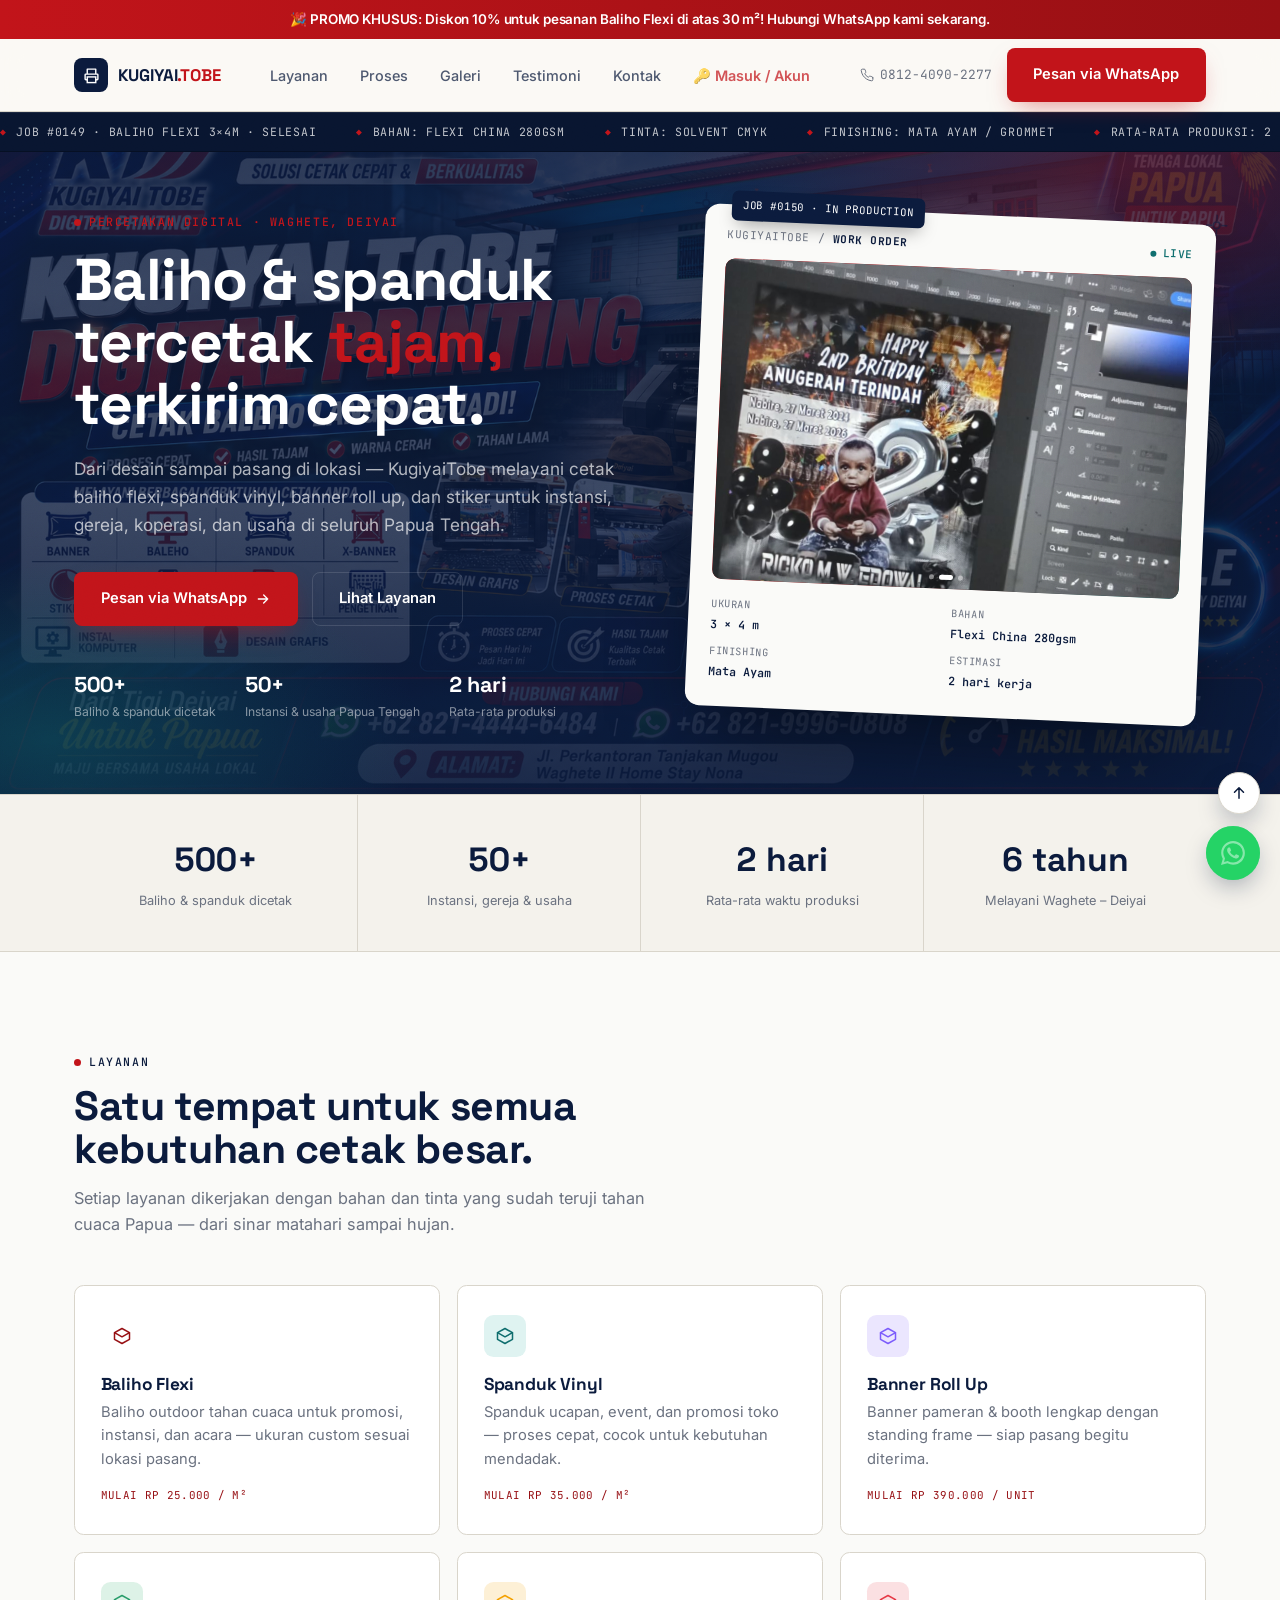
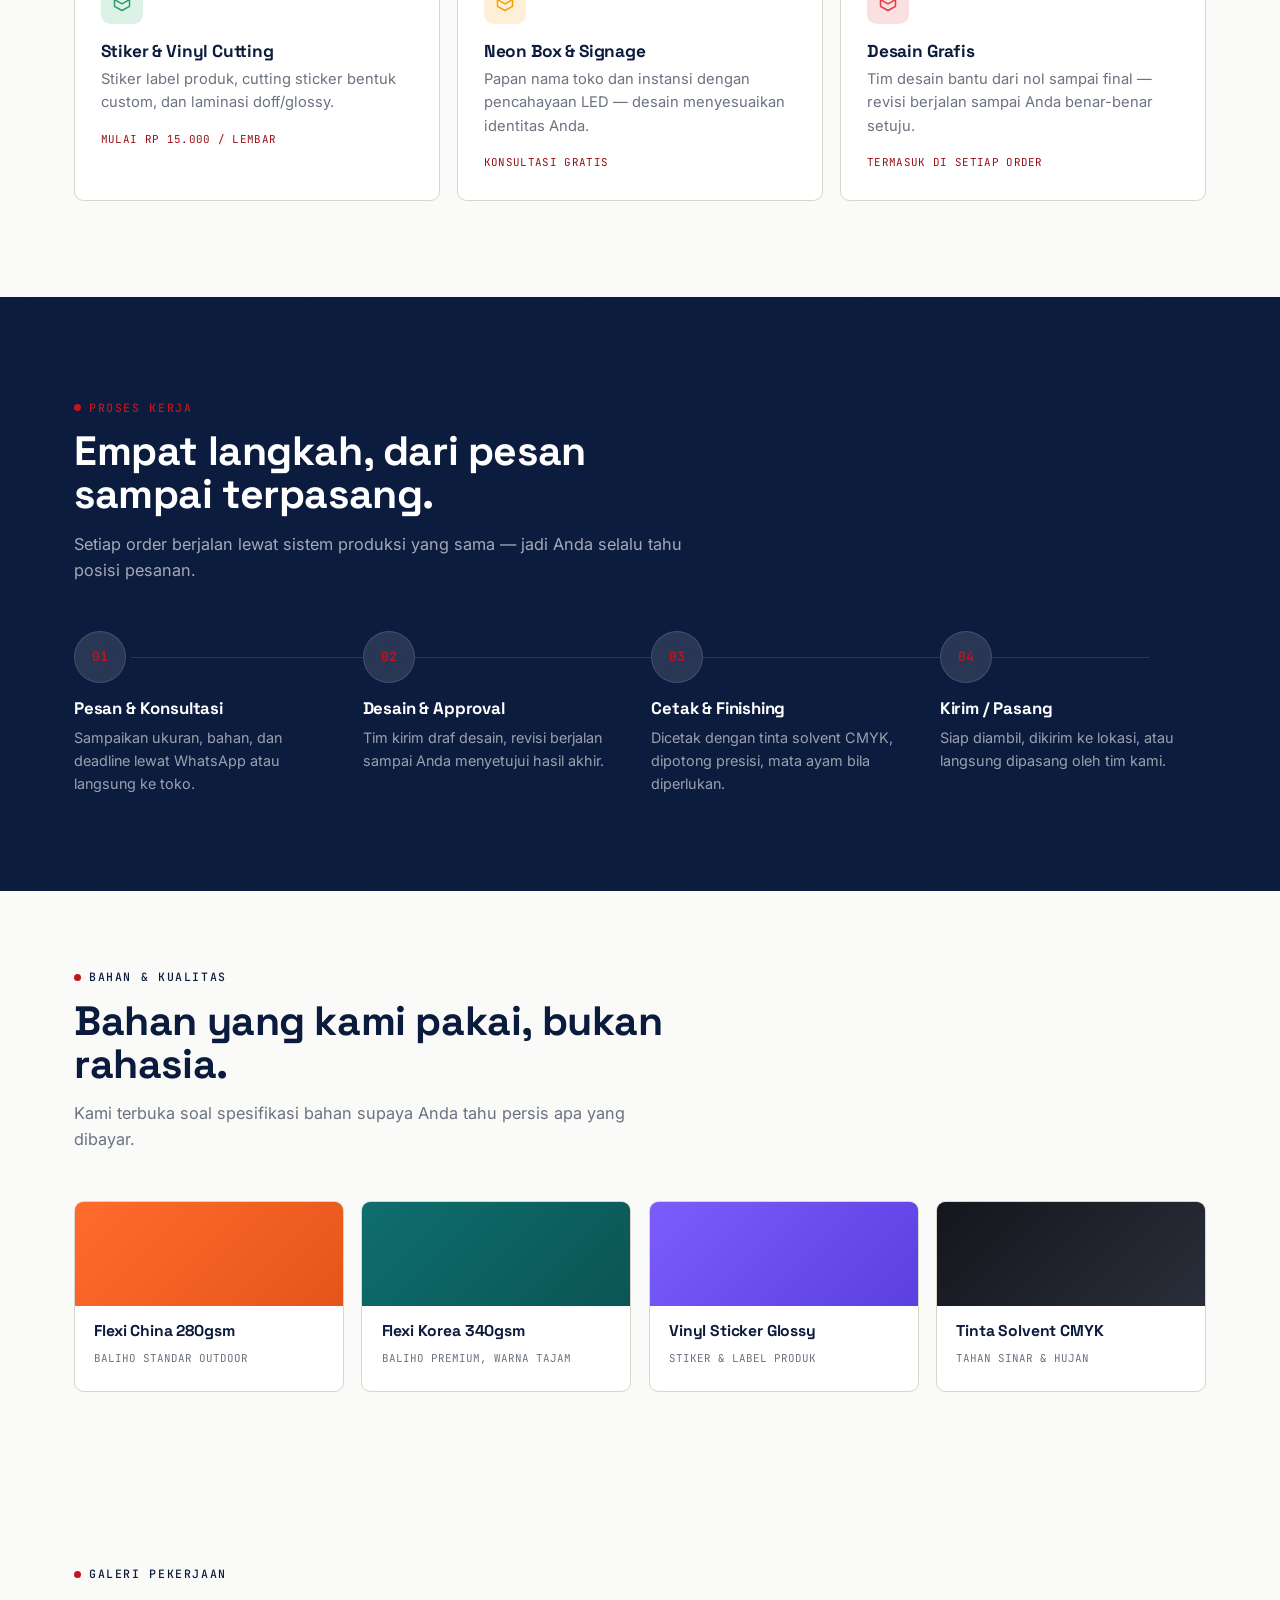
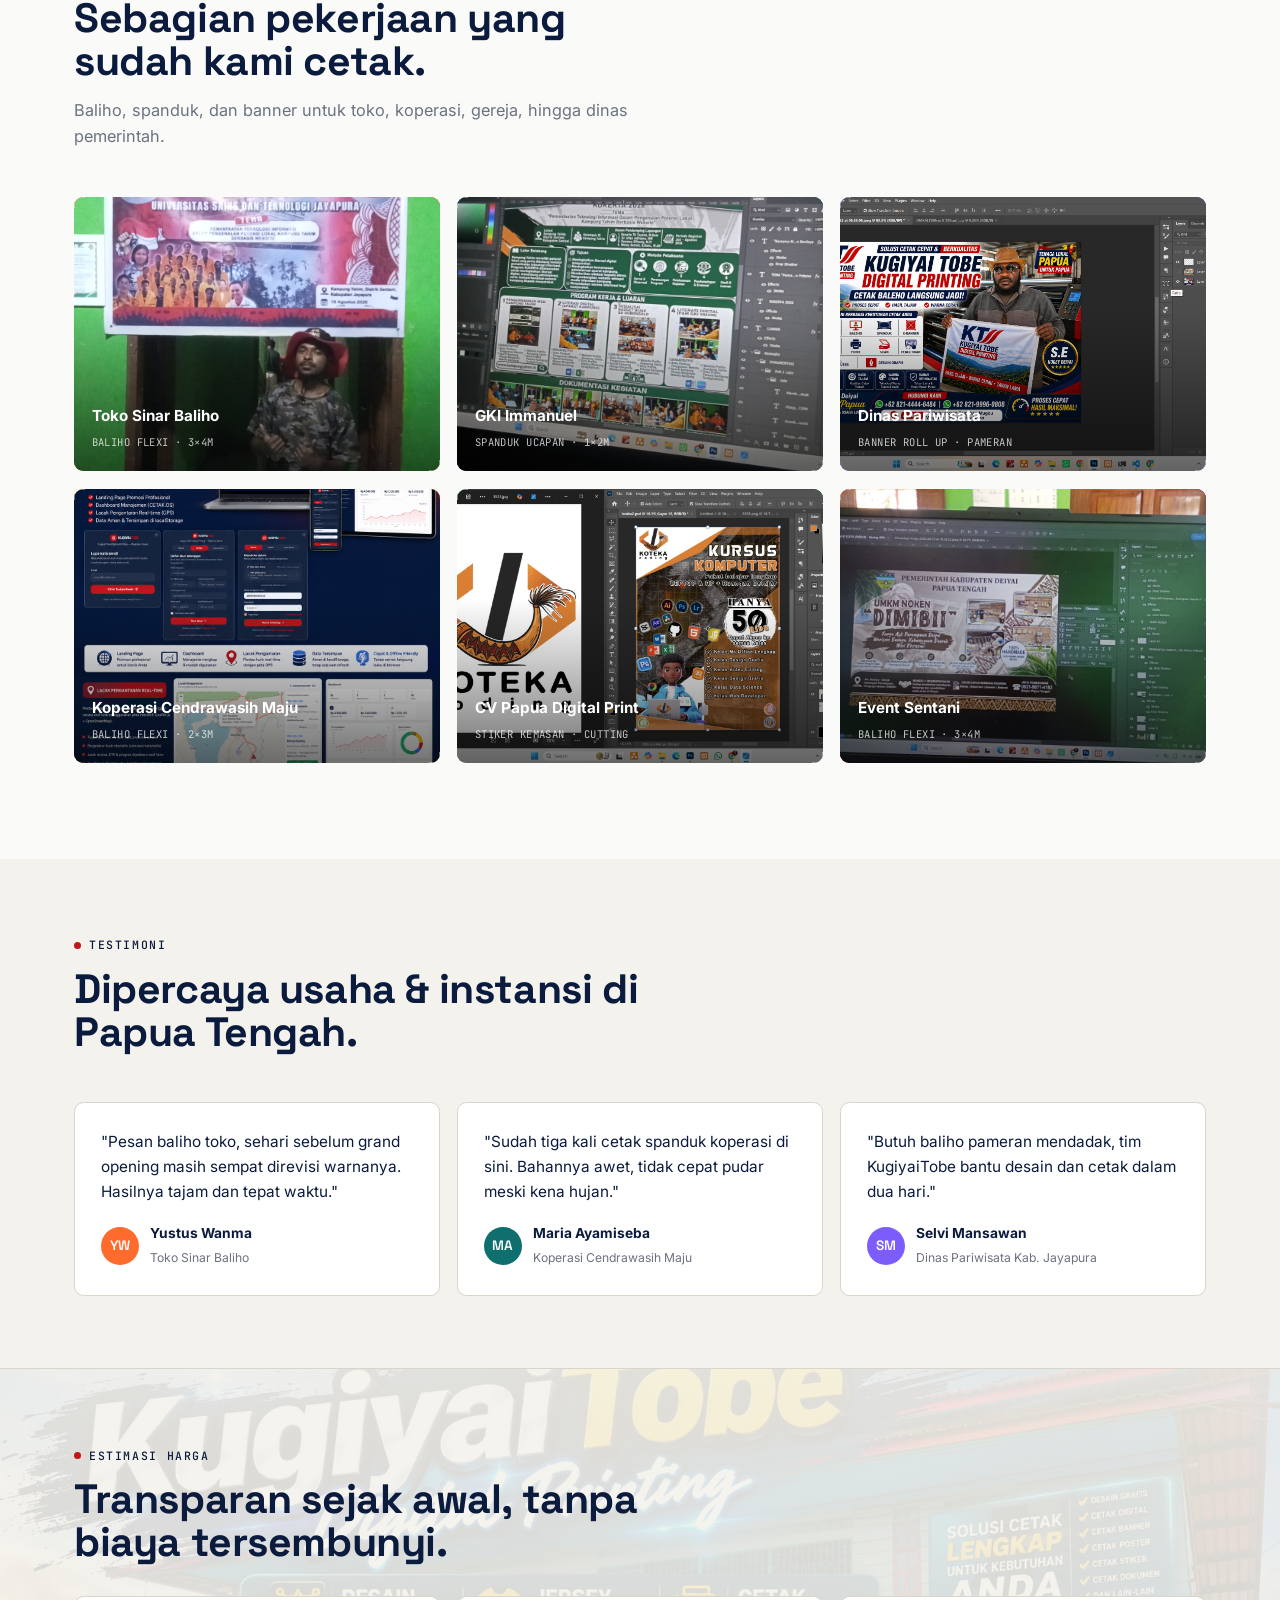
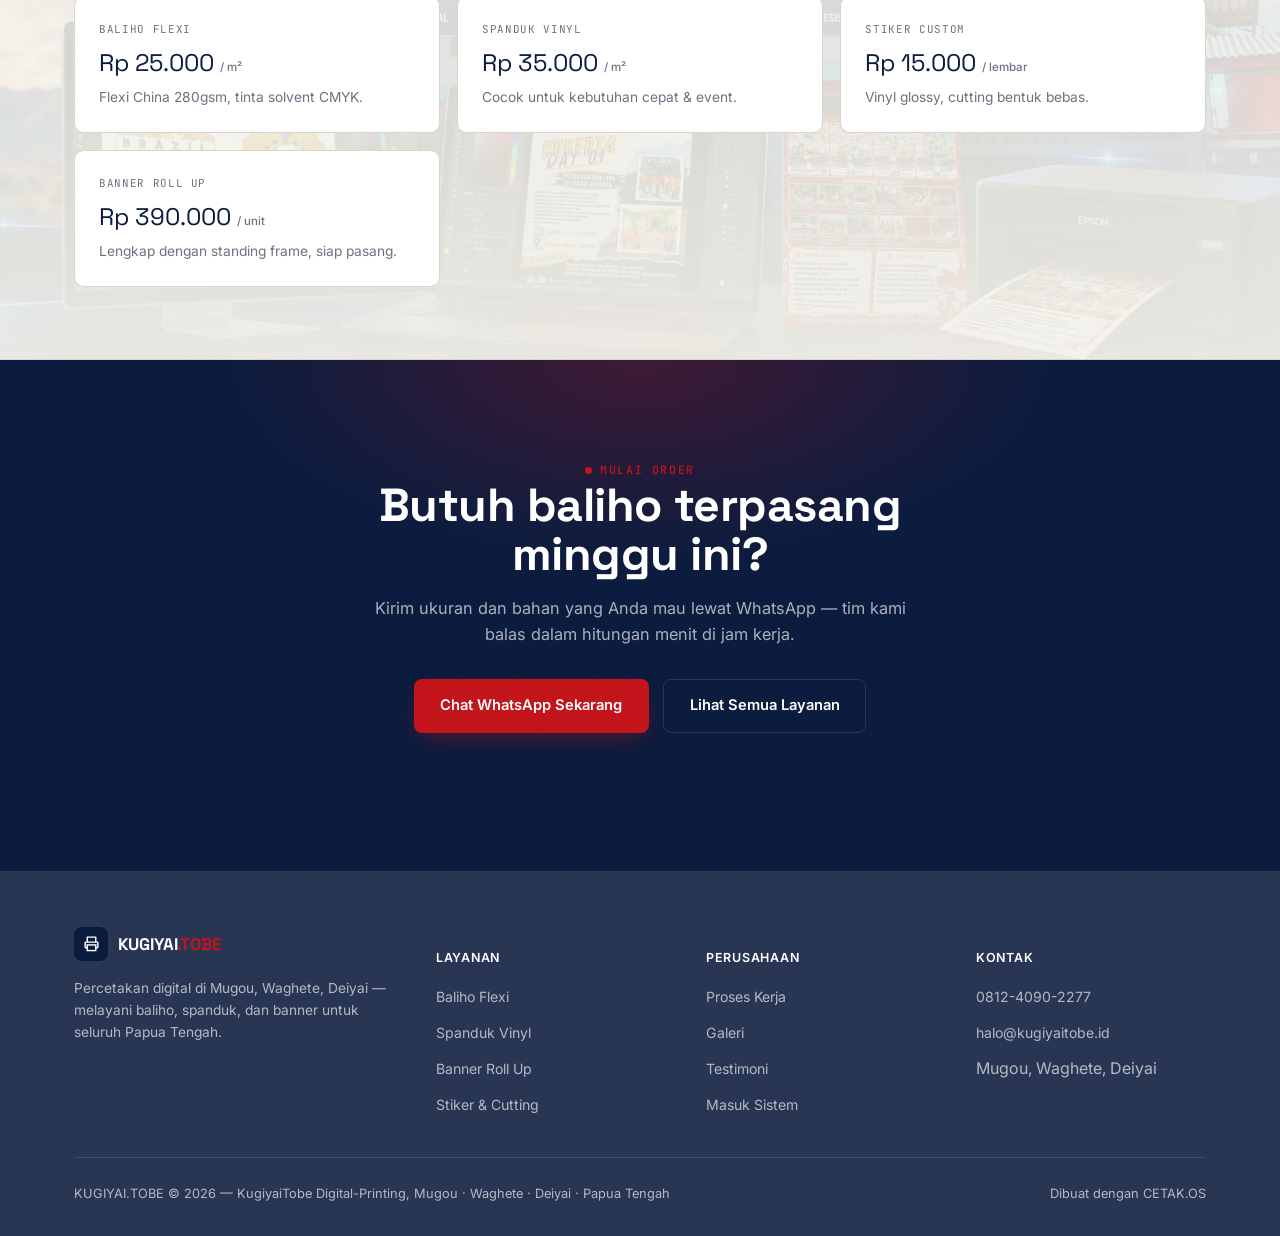
==== commit e6ad63b6: "Perubahan Banner dan Galeri" ====
--- a/index.html
+++ b/index.html
@@ -615,257 +615,7 @@
         </div>
     </div>
 
-    <!-- ================= AUTH MODAL (Masuk / Daftar / Lupa Sandi) ================= -->
-    <div class="auth-overlay" id="authOverlay" aria-hidden="true">
-        <div class="auth-backdrop" aria-hidden="true"></div>
-        <div class="auth-modal" role="dialog" aria-modal="true" aria-labelledby="authTitle" tabindex="-1">
-            <button type="button" class="auth-close" data-auth-close aria-label="Tutup">
-                <svg width="16" height="16" viewBox="0 0 24 24" fill="none">
-                    <path d="M4 4L20 20M20 4L4 20" stroke="currentColor" stroke-width="2" stroke-linecap="round" />
-                </svg>
-            </button>
-
-            <div class="auth-brand">
-                <span class="auth-brand-mark">
-                    <svg width="20" height="20" viewBox="0 0 24 24" fill="none">
-                        <path d="M6 9V3H18V9" stroke="white" stroke-width="2" stroke-linecap="round"
-                            stroke-linejoin="round" />
-                        <path
-                            d="M6 18H4C3.44772 18 3 17.5523 3 17V11C3 10.4477 3.44772 10 4 10H20C20.5523 10 21 10.4477 21 11V17C21 17.5523 20.5523 18 20 18H18"
-                            stroke="white" stroke-width="2" stroke-linecap="round" stroke-linejoin="round" />
-                        <rect x="6" y="14" width="12" height="8" stroke="white" stroke-width="2" />
-                    </svg>
-                </span>
-                <span class="auth-brand-name">KUGIYAI<span>.TOBE</span></span>
-            </div>
-            <p class="auth-subtitle">KugiyaiTobe Digital-Printing — Waghete, Deiyai</p>
-
-            <div class="auth-tabs" data-auth-tabs>
-                <button type="button" class="auth-tab is-active" data-auth-tab="login">Masuk</button>
-                <button type="button" class="auth-tab" data-auth-tab="register">Daftar</button>
-                <button type="button" class="auth-tab" data-auth-tab="forgot">Lupa Sandi</button>
-            </div>
-
-            <!-- ===== LOGIN VIEW ===== -->
-            <form class="auth-view is-active" data-auth-view="login" novalidate>
-                <h2 class="auth-title" id="authTitle">Masuk ke sistem</h2>
-                <p class="auth-desc">Kelola pesanan baliho dari desain sampai kirim.</p>
-
-                <!-- Demo account quick-login: pilih peran dari satu dropdown lalu langsung
-                     masuk memakai akun contoh, tanpa perlu tahu username/password —
-                     mewakili keenam peran sistem. Dropdown tunggal ini menjaga tinggi modal
-                     tetap konsisten di semua ukuran layar (dibanding grid 6 tombol terpisah). -->
-                <div class="auth-demo">
-                    <div class="auth-demo-head">
-                        <span class="auth-demo-label">🚀 Coba Akun Demo</span>
-                        <span class="auth-demo-hint">Pilih peran → langsung masuk</span>
-                    </div>
-                    <div class="auth-demo-dropdown" data-auth-demo-dropdown>
-                        <button type="button" class="auth-demo-trigger" id="authDemoTrigger" aria-haspopup="listbox"
-                            aria-expanded="false" aria-controls="authDemoListbox">
-                            <span class="auth-demo-dot" data-demo-trigger-dot></span>
-                            <span class="auth-demo-trigger-text">
-                                <span class="auth-demo-role" data-demo-trigger-role>Pilih peran demo</span>
-                                <span class="auth-demo-who" data-demo-trigger-who>Owner · Admin · Designer · Operator
-                                    · Kasir · Pelanggan</span>
-                            </span>
-                            <svg class="auth-demo-caret" width="14" height="14" viewBox="0 0 24 24" fill="none"
-                                aria-hidden="true">
-                                <path d="M6 9L12 15L18 9" stroke="currentColor" stroke-width="2" stroke-linecap="round"
-                                    stroke-linejoin="round" />
-                            </svg>
-                        </button>
-                        <ul class="auth-demo-listbox" id="authDemoListbox" role="listbox"
-                            aria-label="Pilih peran akun demo" tabindex="-1" hidden>
-                            <li class="auth-demo-option" role="option" tabindex="-1" data-demo-role="Owner">
-                                <span class="auth-demo-dot"></span>
-                                <span>
-                                    <span class="auth-demo-role">Owner</span>
-                                    <span class="auth-demo-who">Akses penuh</span>
-                                </span>
-                            </li>
-                            <li class="auth-demo-option" role="option" tabindex="-1" data-demo-role="Admin">
-                                <span class="auth-demo-dot"></span>
-                                <span>
-                                    <span class="auth-demo-role">Admin</span>
-                                    <span class="auth-demo-who">Order &amp; stok</span>
-                                </span>
-                            </li>
-                            <li class="auth-demo-option" role="option" tabindex="-1" data-demo-role="Designer">
-                                <span class="auth-demo-dot"></span>
-                                <span>
-                                    <span class="auth-demo-role">Designer</span>
-                                    <span class="auth-demo-who">Desain</span>
-                                </span>
-                            </li>
-                            <li class="auth-demo-option" role="option" tabindex="-1" data-demo-role="Operator Produksi">
-                                <span class="auth-demo-dot"></span>
-                                <span>
-                                    <span class="auth-demo-role">Operator</span>
-                                    <span class="auth-demo-who">Produksi</span>
-                                </span>
-                            </li>
-                            <li class="auth-demo-option" role="option" tabindex="-1" data-demo-role="Kasir">
-                                <span class="auth-demo-dot"></span>
-                                <span>
-                                    <span class="auth-demo-role">Kasir</span>
-                                    <span class="auth-demo-who">Pembayaran</span>
-                                </span>
-                            </li>
-                            <li class="auth-demo-option" role="option" tabindex="-1" data-demo-role="Pelanggan">
-                                <span class="auth-demo-dot"></span>
-                                <span>
-                                    <span class="auth-demo-role">Pelanggan</span>
-                                    <span class="auth-demo-who">Pesanan saya</span>
-                                </span>
-                            </li>
-                        </ul>
-                    </div>
-                </div>
-
-                <div class="auth-divider"><span>Atau masuk dengan akun</span></div>
-
-                <label class="auth-label" for="authLoginUser">Nama pengguna / akun</label>
-                <input class="auth-input" type="text" id="authLoginUser" placeholder="Masukkan nama"
-                    autocomplete="username">
-
-                <label class="auth-label" for="authLoginPass">Kata sandi</label>
-                <div class="auth-field-wrap">
-                    <input class="auth-input" type="password" id="authLoginPass" placeholder="••••••••"
-                        autocomplete="current-password">
-                    <button type="button" class="auth-eye" data-auth-eye="authLoginPass"
-                        aria-label="Tampilkan kata sandi">
-                        <svg width="17" height="17" viewBox="0 0 24 24" fill="none">
-                            <path d="M2 12S5.5 5 12 5S22 12 22 12S18.5 19 12 19S2 12 2 12Z" stroke="currentColor"
-                                stroke-width="1.8" stroke-linejoin="round" />
-                            <circle cx="12" cy="12" r="3" stroke="currentColor" stroke-width="1.8" />
-                        </svg>
-                    </button>
-                </div>
-
-                <div class="auth-row">
-                    <label class="auth-check">
-                        <input type="checkbox" checked> Ingat saya
-                    </label>
-                    <button type="button" class="auth-link" data-auth-tab="forgot">Lupa kata sandi?</button>
-                </div>
-
-                <p class="auth-error" data-auth-error="login"></p>
-
-                <button type="submit" class="auth-btn-primary">
-                    Masuk Sekarang
-                    <svg width="16" height="16" viewBox="0 0 24 24" fill="none">
-                        <path d="M5 12H19M19 12L13 6M19 12L13 18" stroke="currentColor" stroke-width="2"
-                            stroke-linecap="round" stroke-linejoin="round" />
-                    </svg>
-                </button>
-
-                <p class="auth-switch">Belum punya akun? <button type="button" class="auth-link"
-                        data-auth-tab="register">Daftar sebagai pelanggan</button></p>
-            </form>
-
-            <!-- ===== REGISTER VIEW ===== -->
-            <form class="auth-view" data-auth-view="register" novalidate>
-                <h2 class="auth-title">Daftar akun pelanggan</h2>
-                <p class="auth-desc">Buat akun untuk memantau &amp; membuat pesanan baliho Anda sendiri.</p>
-
-                <label class="auth-label" for="authRegNama">Nama lengkap</label>
-                <input class="auth-input" type="text" id="authRegNama" placeholder="Nama Anda" autocomplete="name">
-
-                <div class="auth-grid-2">
-                    <div>
-                        <label class="auth-label" for="authRegHp">No. WhatsApp</label>
-                        <input class="auth-input" type="tel" id="authRegHp" placeholder="0812xxxxxxx"
-                            autocomplete="tel">
-                    </div>
-                    <div>
-                        <label class="auth-label" for="authRegInstansi">Instansi (opsional)</label>
-                        <input class="auth-input" type="text" id="authRegInstansi"
-                            placeholder="Toko / gereja / instansi">
-                    </div>
-                </div>
-
-                <label class="auth-label" for="authRegEmail">Email (opsional)</label>
-                <input class="auth-input" type="email" id="authRegEmail" placeholder="nama@email.com"
-                    autocomplete="email">
-
-                <div class="auth-grid-2">
-                    <div>
-                        <label class="auth-label" for="authRegPass">Kata sandi</label>
-                        <input class="auth-input" type="password" id="authRegPass" placeholder="Min. 6 karakter"
-                            autocomplete="new-password">
-                    </div>
-                    <div>
-                        <label class="auth-label" for="authRegPass2">Konfirmasi sandi</label>
-                        <input class="auth-input" type="password" id="authRegPass2" placeholder="Ulangi sandi"
-                            autocomplete="new-password">
-                    </div>
-                </div>
-                <label class="auth-check auth-check-tight">
-                    <input type="checkbox" data-auth-eye-group="authRegPass,authRegPass2"> Tampilkan kata sandi
-                </label>
-
-                <p class="auth-error" data-auth-error="register"></p>
-
-                <button type="submit" class="auth-btn-primary">
-                    Buat Akun
-                    <svg width="16" height="16" viewBox="0 0 24 24" fill="none">
-                        <path d="M5 12H19M19 12L13 6M19 12L13 18" stroke="currentColor" stroke-width="2"
-                            stroke-linecap="round" stroke-linejoin="round" />
-                    </svg>
-                </button>
-
-                <p class="auth-switch">Sudah punya akun? <button type="button" class="auth-link"
-                        data-auth-tab="login">Masuk di sini</button></p>
-            </form>
-
-            <!-- ===== FORGOT PASSWORD VIEW ===== -->
-            <form class="auth-view" data-auth-view="forgot" novalidate>
-                <button type="button" class="auth-back" data-auth-tab="login">
-                    <svg width="13" height="13" viewBox="0 0 24 24" fill="none">
-                        <path d="M19 12H5M5 12L12 19M5 12L12 5" stroke="currentColor" stroke-width="2"
-                            stroke-linecap="round" stroke-linejoin="round" />
-                    </svg>
-                    Kembali ke halaman masuk
-                </button>
-
-                <div data-auth-forgot-form>
-                    <h2 class="auth-title">Lupa kata sandi</h2>
-                    <p class="auth-desc">Masukkan email akun Anda, kami akan kirim tautan untuk mengatur ulang kata
-                        sandi.</p>
-
-                    <label class="auth-label" for="authForgotEmail">Email</label>
-                    <input class="auth-input" type="email" id="authForgotEmail" placeholder="nama@email.com"
-                        autocomplete="email">
-                    <p class="auth-error" data-auth-error="forgot"></p>
-
-                    <button type="submit" class="auth-btn-primary">
-                        Kirim Tautan Reset
-                        <svg width="16" height="16" viewBox="0 0 24 24" fill="none">
-                            <path d="M22 2L11 13M22 2L15 22L11 13M22 2L2 9L11 13" stroke="currentColor" stroke-width="2"
-                                stroke-linecap="round" stroke-linejoin="round" />
-                        </svg>
-                    </button>
-                </div>
-
-                <div class="auth-success" data-auth-forgot-success hidden>
-                    <div class="auth-success-icon">
-                        <svg width="26" height="26" viewBox="0 0 24 24" fill="none">
-                            <path d="M20 6L9 17L4 12" stroke="currentColor" stroke-width="2.4" stroke-linecap="round"
-                                stroke-linejoin="round" />
-                        </svg>
-                    </div>
-                    <h3 class="auth-title" style="font-size:1.05rem">Tautan terkirim!</h3>
-                    <p class="auth-desc">Periksa kotak masuk <strong data-auth-forgot-email></strong> untuk instruksi
-                        reset kata sandi.</p>
-                    <button type="button" class="auth-btn-primary" data-auth-tab="login">Kembali ke Halaman
-                        Masuk</button>
-                </div>
-            </form>
-
-            <a href="dashboard.html" class="auth-direct-link">Lanjut ke sistem tanpa mengisi form &rarr;</a>
-        </div>
-    </div>
+
 
     <script>
         document.getElementById('year').textContent = new Date().getFullYear();
@@ -880,6 +630,53 @@
         // perlu di-refresh manual.
         let _heroSlideTimer = null;
         const _heroSlideState = { slidesWrap: null, dotsWrap: null, intervalMs: 3500 };
+        const LANDING_ASSET_PATHS = {
+            banner: [
+                'asset/img/banner-ticket/ticket-1.jpeg',
+                'asset/img/banner-ticket/ticket-2.jpg',
+                'asset/img/banner-ticket/ticket-3.jpeg',
+                'asset/img/banner-ticket/ticket-4.jpg',
+                'asset/img/banner-ticket/ticket-5.png',
+                'asset/img/banner-ticket/ticket-6.jpeg',
+            ],
+            gallery: [
+                'asset/img/gallery/gallery-1.jpeg',
+                'asset/img/gallery/gallery-2.jpeg',
+                'asset/img/gallery/gallery-3.png',
+                'asset/img/gallery/gallery-4.png',
+                'asset/img/gallery/gallery-5.jpeg',
+                'asset/img/gallery/gallery-6.jpeg',
+            ],
+        };
+
+        function _canonicalAssetPath(path, type) {
+            const paths = LANDING_ASSET_PATHS[type];
+            return typeof path === 'string' && paths.includes(path) ? path : null;
+        }
+
+        function _canonicalLandingImages(saved, defaults) {
+            const normalized = { ...saved };
+            const defaultBanners = defaults.heroBannerGaleri;
+            const savedBanners = Array.isArray(saved.heroBannerGaleri) && saved.heroBannerGaleri.length
+                ? saved.heroBannerGaleri : defaultBanners;
+            normalized.heroBannerGaleri = savedBanners
+                .map(path => _canonicalAssetPath(path, 'banner'))
+                .filter(Boolean);
+            if (!normalized.heroBannerGaleri.length) normalized.heroBannerGaleri = [...LANDING_ASSET_PATHS.banner];
+            normalized.heroBannerGambar = normalized.heroBannerGaleri[0];
+
+            const defaultGallery = defaults.galeri;
+            const savedGallery = Array.isArray(saved.galeri) && saved.galeri.length ? saved.galeri : defaultGallery;
+            normalized.galeri = savedGallery.map(item => {
+                const gambar = _canonicalAssetPath(item && item.gambar, 'gallery');
+                return gambar ? { ...item, gambar } : null;
+            }).filter(Boolean);
+            if (!normalized.galeri.length) normalized.galeri = LANDING_DEFAULTS.galeri.map((item, index) => ({
+                ...item,
+                gambar: LANDING_ASSET_PATHS.gallery[index],
+            }));
+            return normalized;
+        }
 
         function _tickHeroSlide() {
             const { slidesWrap, dotsWrap } = _heroSlideState;
@@ -971,6 +768,7 @@
                 const raw = localStorage.getItem('kugiyaiLandingSettings');
                 if (raw) saved = JSON.parse(raw.replace(/ticket-4\.jpeg/g, 'ticket-4.jpg'));
             } catch (e) { /* abaikan */ }
+            saved = _canonicalLandingImages(saved, LANDING_DEFAULTS);
 
             // Merge: gunakan nilai dari localStorage jika ada, otherwise pakai default.
             // Array (galeri, testimoni, layanan, heroBannerGaleri) hanya diganti jika
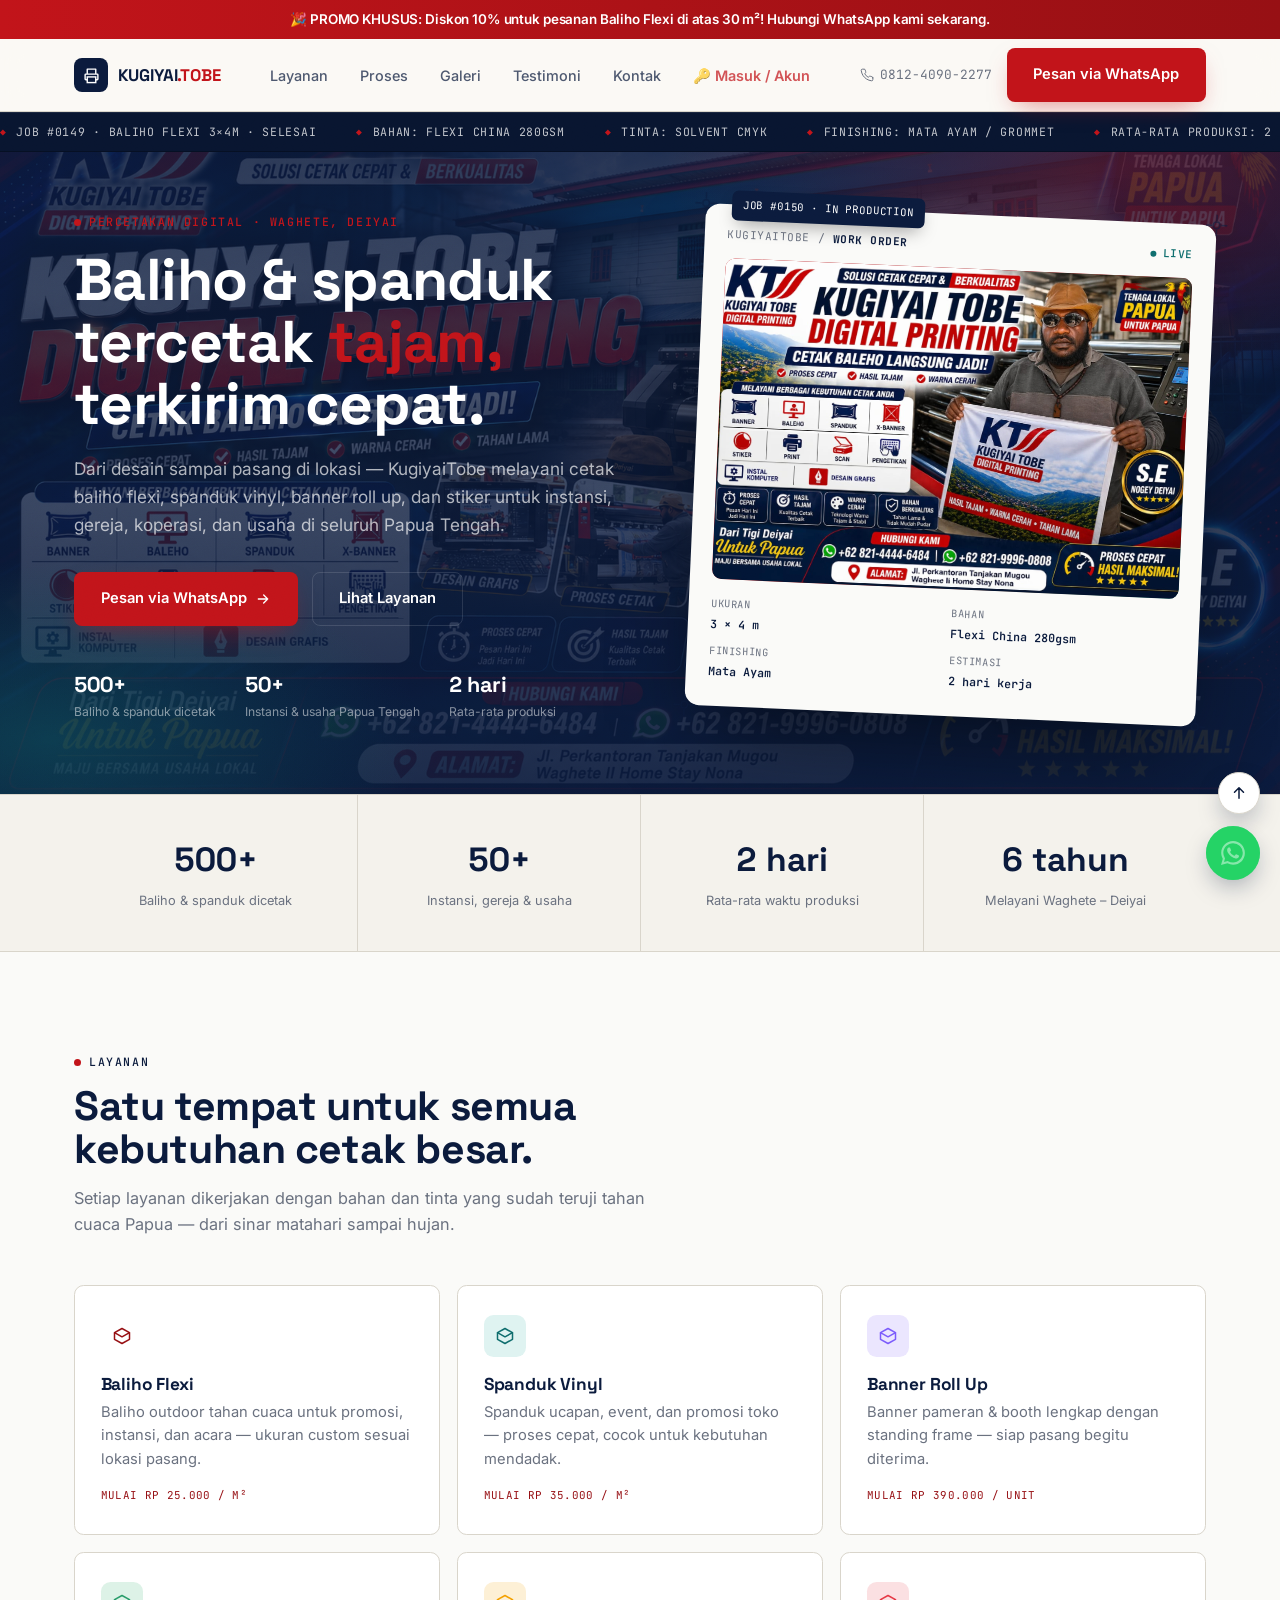
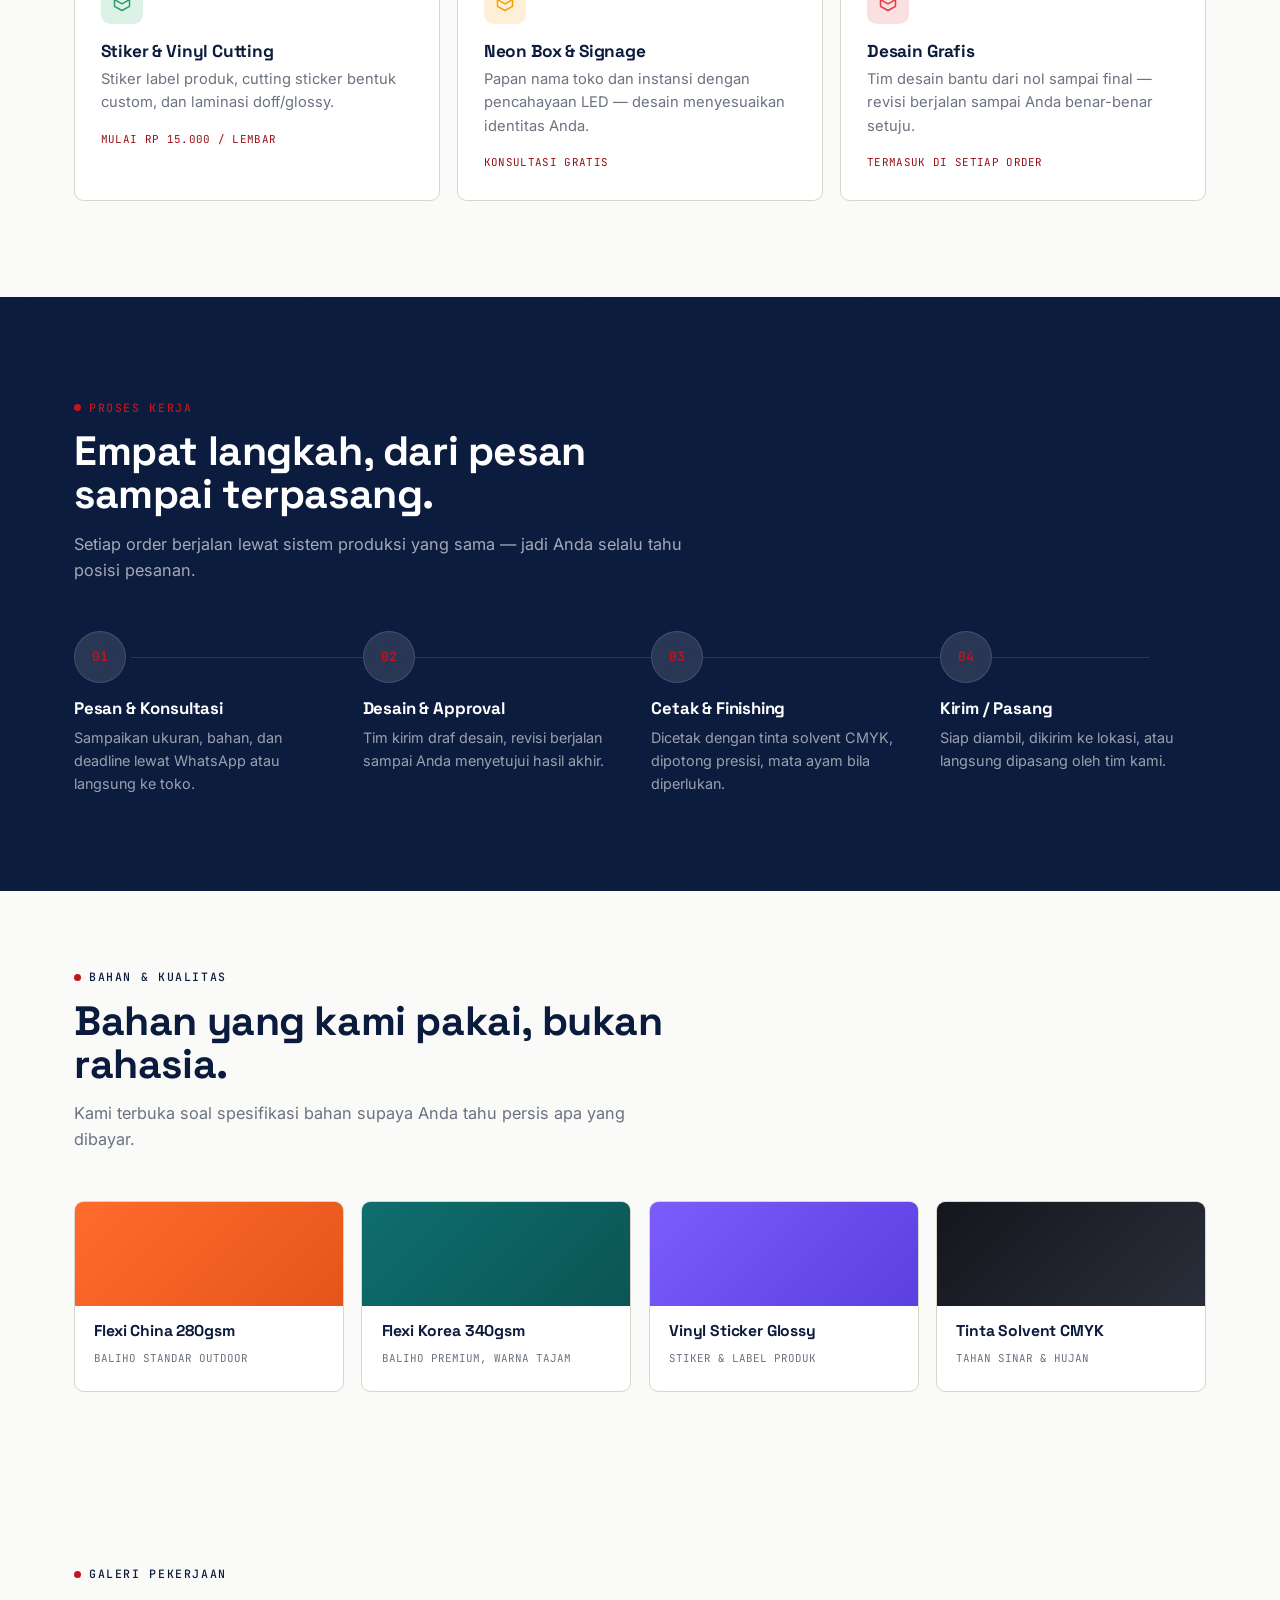
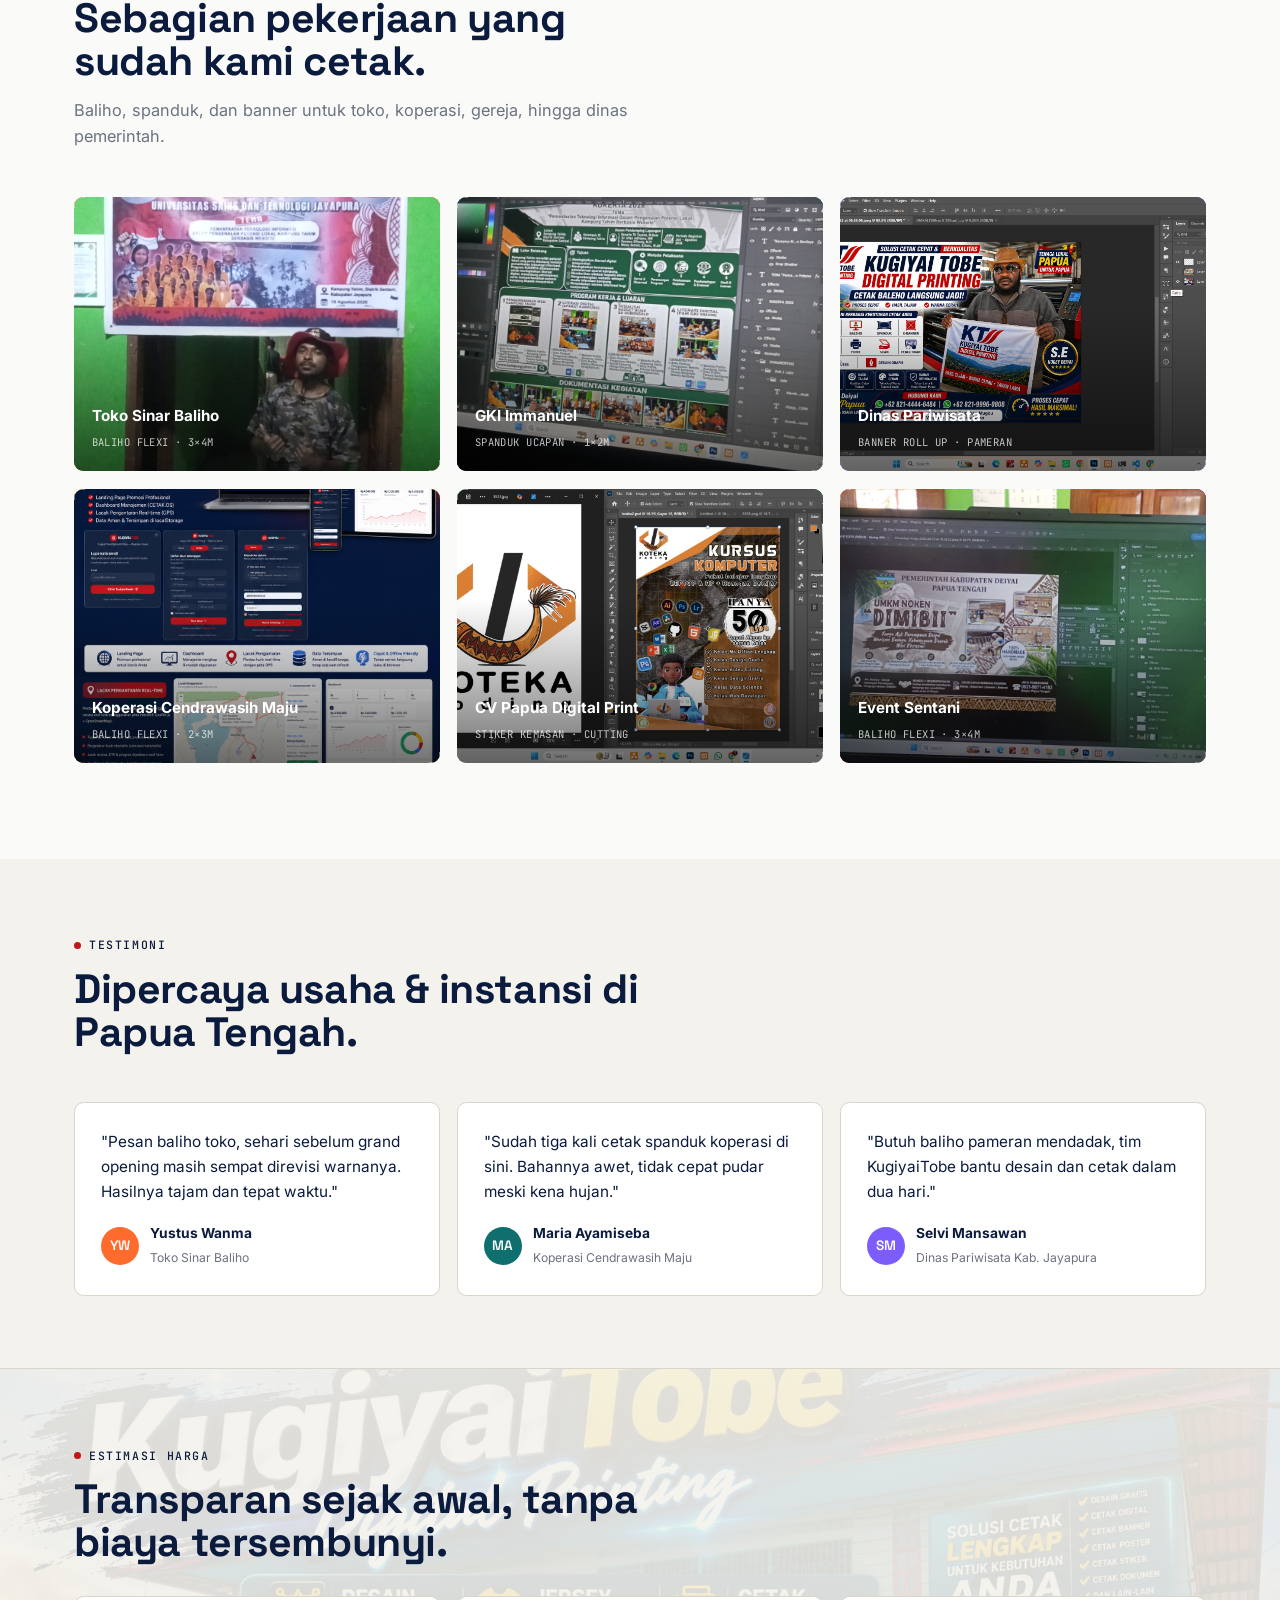
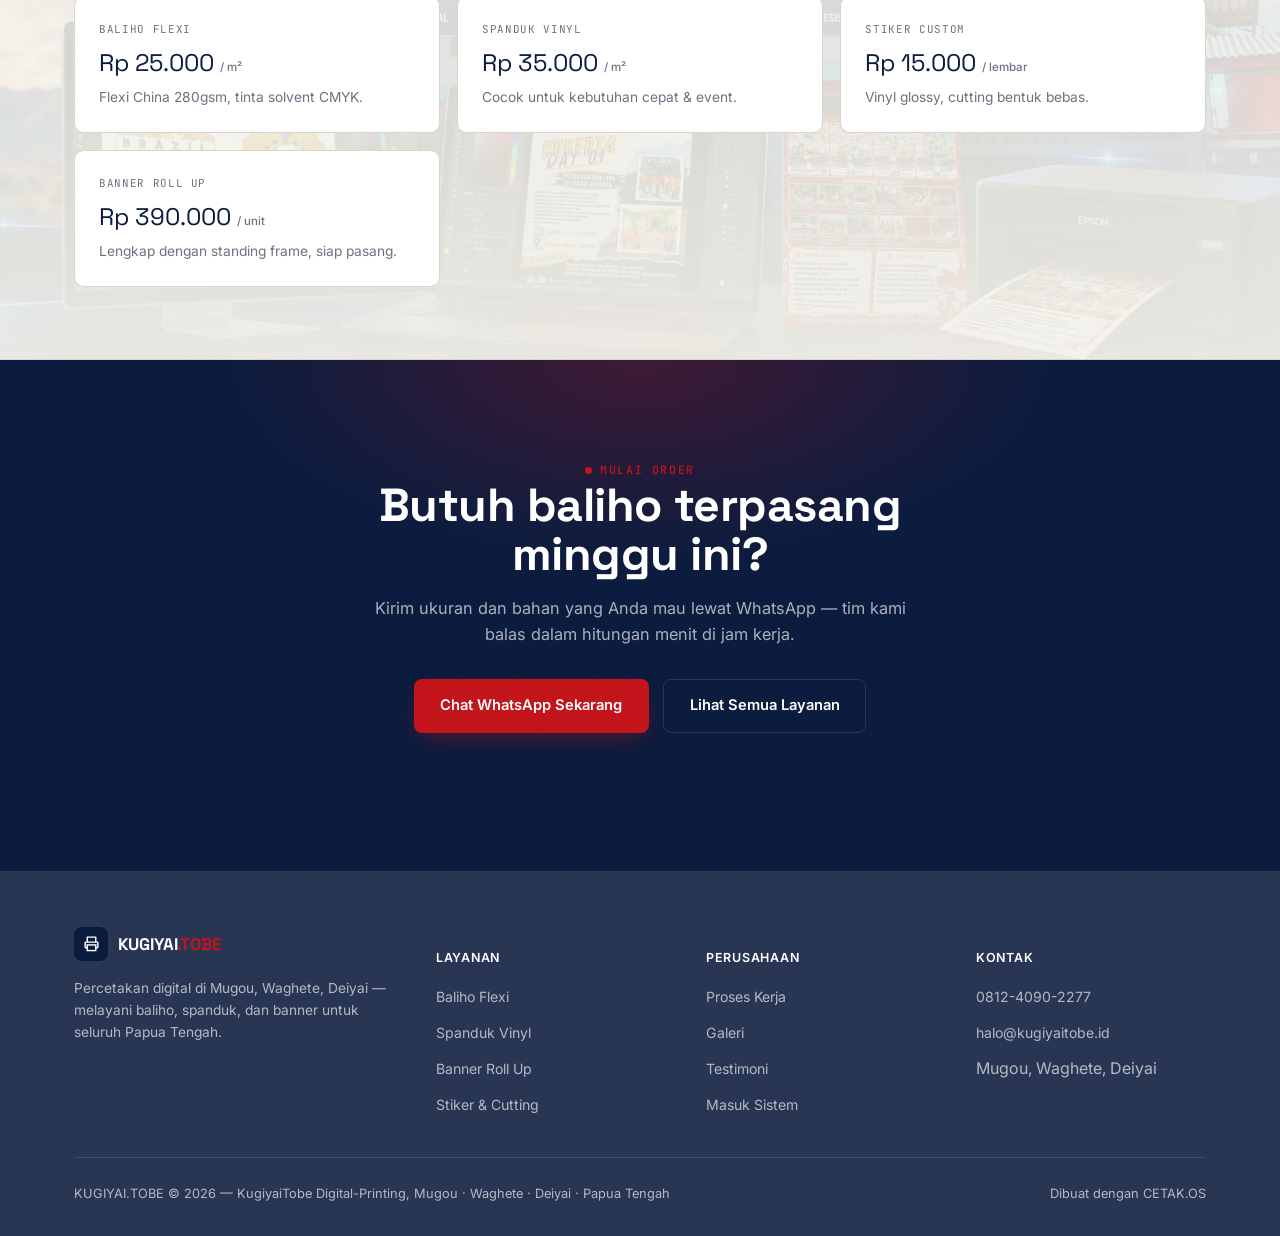
==== commit e20d0275: "perubahan ke 5" ====
--- a/index.html
+++ b/index.html
@@ -671,7 +671,7 @@
                 const gambar = _canonicalAssetPath(item && item.gambar, 'gallery');
                 return gambar ? { ...item, gambar } : null;
             }).filter(Boolean);
-            if (!normalized.galeri.length) normalized.galeri = LANDING_DEFAULTS.galeri.map((item, index) => ({
+            if (!normalized.galeri.length) normalized.galeri = defaultGallery.map((item, index) => ({
                 ...item,
                 gambar: LANDING_ASSET_PATHS.gallery[index],
             }));
